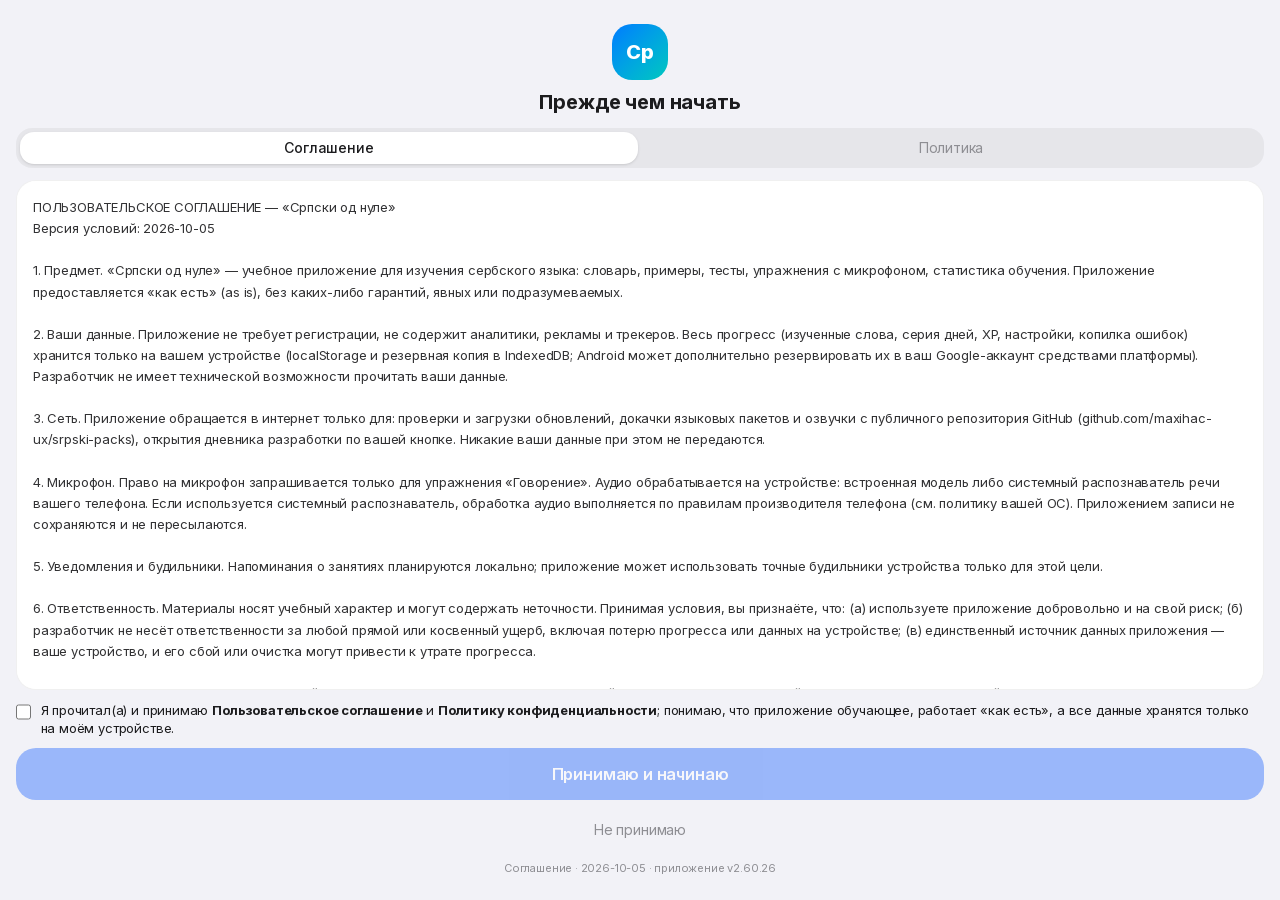
==== index.html @ a4e3b5b0 "web: канонический экспорт 2.60.22/515 (без audio/models/ort) + .nojekyll" ====
<!DOCTYPE html><!--yL8feaj_o_ME015TJWDBg--><html lang="ru"><head><script src="/core.js"></script><meta charSet="utf-8"/><meta name="viewport" content="width=device-width, initial-scale=1, viewport-fit=cover"/><link rel="preload" href="/_next/static/media/83afe278b6a6bb3c-s.p.3a6ba036.woff2" as="font" crossorigin="" type="font/woff2"/><link rel="preload" href="/_next/static/media/9c72aa0f40e4eef8-s.p.18a48cbc.woff2" as="font" crossorigin="" type="font/woff2"/><link rel="stylesheet" href="/_next/static/chunks/fa57aa5c4d4382da.css" data-precedence="next"/><link rel="stylesheet" href="/_next/static/chunks/be13cc3fa92c6ba0.css" data-precedence="next"/><link rel="preload" as="script" fetchPriority="low" href="/_next/static/chunks/e7fd00182ce2ff9a.js"/><script src="/_next/static/chunks/771dedee3f5e1621.js" async=""></script><script src="/_next/static/chunks/4790e6193dad7587.js" async=""></script><script src="/_next/static/chunks/turbopack-d7e057b972ac6b3d.js" async=""></script><script src="/_next/static/chunks/d02e7901da866a81.js" async=""></script><script src="/_next/static/chunks/5591ed0baed94843.js" async=""></script><script src="/_next/static/chunks/f795227749618145.js" async=""></script><script src="/_next/static/chunks/bd3dc915c942781d.js" async=""></script><script src="/_next/static/chunks/ac0b221e6a3bfb80.js" async=""></script><script src="/_next/static/chunks/0aa036cb41331954.js" async=""></script><script src="/_next/static/chunks/2d79a143e641c3ef.js" async=""></script><script src="/_next/static/chunks/afbcabed994797c7.js" async=""></script><meta name="next-size-adjust" content=""/><meta name="theme-color" media="(prefers-color-scheme: light)" content="#f2f2f7"/><meta name="theme-color" media="(prefers-color-scheme: dark)" content="#000000"/><title>Српски од нуле — учим сербский с нуля</title><meta name="description" content="Интерактивный курс сербского языка: словарь на 5001 слово, урок дня, интервальные повторения, тесты и сохранение прогресса."/><link rel="manifest" href="/manifest.webmanifest"/><meta name="keywords" content="сербский язык,изучение сербского,словарь,интервальные повторения"/><meta name="mobile-web-app-capable" content="yes"/><meta name="apple-mobile-web-app-title" content="Српски од нуле"/><meta name="apple-mobile-web-app-status-bar-style" content="default"/><link rel="icon" href="/pwa-192.png" sizes="192x192" type="image/png"/><link rel="apple-touch-icon" href="/apple-touch-icon.png" sizes="180x180" type="image/png"/><script src="/_next/static/chunks/a6dad97d9634a72d.js" noModule=""></script></head><body class="inter_a21f69b3-module___5Pz8a__variable antialiased bg-background text-foreground font-sans"><div hidden=""><!--$--><!--/$--></div><script>(function(){try{if(!('serviceWorker' in navigator)||!window.isSecureContext)return;var n=!!(window.Capacitor&&window.Capacitor.isNativePlatform&&window.Capacitor.isNativePlatform());var r=function(){navigator.serviceWorker.register('/sw.js?mode='+(n?'native':'web')).catch(function(){})};r()}catch(e){}})();</script><script>((a,b,c,d,e,f,g,h)=>{let i=document.documentElement,j=["light","dark"];function k(b){var c;(Array.isArray(a)?a:[a]).forEach(a=>{let c="class"===a,d=c&&f?e.map(a=>f[a]||a):e;c?(i.classList.remove(...d),i.classList.add(f&&f[b]?f[b]:b)):i.setAttribute(a,b)}),c=b,h&&j.includes(c)&&(i.style.colorScheme=c)}if(d)k(d);else try{let a=localStorage.getItem(b)||c,d=g&&"system"===a?window.matchMedia("(prefers-color-scheme: dark)").matches?"dark":"light":a;k(d)}catch(a){}})("class","theme","light",null,["light","dark"],null,false,true)</script><!--$--><!--/$--><section aria-label="Notifications alt+T" tabindex="-1" aria-live="polite" aria-relevant="additions text" aria-atomic="false" data-react-aria-top-layer="true"></section><script src="/_next/static/chunks/e7fd00182ce2ff9a.js" id="_R_" async=""></script><script>(self.__next_f=self.__next_f||[]).push([0])</script><script>self.__next_f.push([1,"1:\"$Sreact.fragment\"\n2:I[27423,[\"/_next/static/chunks/d02e7901da866a81.js\",\"/_next/static/chunks/5591ed0baed94843.js\"],\"ThemeProvider\"]\n3:I[39756,[\"/_next/static/chunks/f795227749618145.js\"],\"default\"]\n4:I[37457,[\"/_next/static/chunks/f795227749618145.js\"],\"default\"]\n5:I[13354,[\"/_next/static/chunks/d02e7901da866a81.js\",\"/_next/static/chunks/5591ed0baed94843.js\"],\"Toaster\"]\n6:I[47257,[\"/_next/static/chunks/f795227749618145.js\"],\"ClientPageRoot\"]\n7:I[52683,[\"/_next/static/chunks/d02e7901da866a81.js\",\"/_next/static/chunks/5591ed0baed94843.js\",\"/_next/static/chunks/bd3dc915c942781d.js\",\"/_next/static/chunks/ac0b221e6a3bfb80.js\",\"/_next/static/chunks/0aa036cb41331954.js\",\"/_next/static/chunks/2d79a143e641c3ef.js\",\"/_next/static/chunks/afbcabed994797c7.js\"],\"default\"]\na:I[97367,[\"/_next/static/chunks/f795227749618145.js\"],\"OutletBoundary\"]\nb:\"$Sreact.suspense\"\nd:I[97367,[\"/_next/static/chunks/f795227749618145.js\"],\"ViewportBoundary\"]\nf:I[97367,[\"/_next/static/chunks/f795227749618145.js\"],\"MetadataBoundary\"]\n11:I[68027,[\"/_next/static/chunks/f795227749618145.js\"],\"default\"]\n:HL[\"/_next/static/chunks/fa57aa5c4d4382da.css\",\"style\"]\n:HL[\"/_next/static/chunks/be13cc3fa92c6ba0.css\",\"style\"]\n:HL[\"/_next/static/media/83afe278b6a6bb3c-s.p.3a6ba036.woff2\",\"font\",{\"crossOrigin\":\"\",\"type\":\"font/woff2\"}]\n:HL[\"/_next/static/media/9c72aa0f40e4eef8-s.p.18a48cbc.woff2\",\"font\",{\"crossOrigin\":\"\",\"type\":\"font/woff2\"}]\n"])</script><script>self.__next_f.push([1,"0:{\"P\":null,\"b\":\"yL8feaj-o_ME015TJWDBg\",\"c\":[\"\",\"\"],\"q\":\"\",\"i\":false,\"f\":[[[\"\",{\"children\":[\"__PAGE__\",{}]},\"$undefined\",\"$undefined\",true],[[\"$\",\"$1\",\"c\",{\"children\":[[[\"$\",\"link\",\"0\",{\"rel\":\"stylesheet\",\"href\":\"/_next/static/chunks/fa57aa5c4d4382da.css\",\"precedence\":\"next\",\"crossOrigin\":\"$undefined\",\"nonce\":\"$undefined\"}],[\"$\",\"link\",\"1\",{\"rel\":\"stylesheet\",\"href\":\"/_next/static/chunks/be13cc3fa92c6ba0.css\",\"precedence\":\"next\",\"crossOrigin\":\"$undefined\",\"nonce\":\"$undefined\"}],[\"$\",\"script\",\"script-0\",{\"src\":\"/_next/static/chunks/d02e7901da866a81.js\",\"async\":true,\"nonce\":\"$undefined\"}],[\"$\",\"script\",\"script-1\",{\"src\":\"/_next/static/chunks/5591ed0baed94843.js\",\"async\":true,\"nonce\":\"$undefined\"}]],[\"$\",\"html\",null,{\"lang\":\"ru\",\"suppressHydrationWarning\":true,\"children\":[\"$\",\"body\",null,{\"className\":\"inter_a21f69b3-module___5Pz8a__variable antialiased bg-background text-foreground font-sans\",\"children\":[[\"$\",\"script\",null,{\"dangerouslySetInnerHTML\":{\"__html\":\"(function(){try{if(!('serviceWorker' in navigator)||!window.isSecureContext)return;var n=!!(window.Capacitor\u0026\u0026window.Capacitor.isNativePlatform\u0026\u0026window.Capacitor.isNativePlatform());var r=function(){navigator.serviceWorker.register('/sw.js?mode='+(n?'native':'web')).catch(function(){})};r()}catch(e){}})();\"}}],[\"$\",\"$L2\",null,{\"attribute\":\"class\",\"defaultTheme\":\"light\",\"enableSystem\":false,\"disableTransitionOnChange\":true,\"children\":[[\"$\",\"$L3\",null,{\"parallelRouterKey\":\"children\",\"error\":\"$undefined\",\"errorStyles\":\"$undefined\",\"errorScripts\":\"$undefined\",\"template\":[\"$\",\"$L4\",null,{}],\"templateStyles\":\"$undefined\",\"templateScripts\":\"$undefined\",\"notFound\":[[[\"$\",\"title\",null,{\"children\":\"404: This page could not be found.\"}],[\"$\",\"div\",null,{\"style\":{\"fontFamily\":\"system-ui,\\\"Segoe UI\\\",Roboto,Helvetica,Arial,sans-serif,\\\"Apple Color Emoji\\\",\\\"Segoe UI Emoji\\\"\",\"height\":\"100vh\",\"textAlign\":\"center\",\"display\":\"flex\",\"flexDirection\":\"column\",\"alignItems\":\"center\",\"justifyContent\":\"center\"},\"children\":[\"$\",\"div\",null,{\"children\":[[\"$\",\"style\",null,{\"dangerouslySetInnerHTML\":{\"__html\":\"body{color:#000;background:#fff;margin:0}.next-error-h1{border-right:1px solid rgba(0,0,0,.3)}@media (prefers-color-scheme:dark){body{color:#fff;background:#000}.next-error-h1{border-right:1px solid rgba(255,255,255,.3)}}\"}}],[\"$\",\"h1\",null,{\"className\":\"next-error-h1\",\"style\":{\"display\":\"inline-block\",\"margin\":\"0 20px 0 0\",\"padding\":\"0 23px 0 0\",\"fontSize\":24,\"fontWeight\":500,\"verticalAlign\":\"top\",\"lineHeight\":\"49px\"},\"children\":404}],[\"$\",\"div\",null,{\"style\":{\"display\":\"inline-block\"},\"children\":[\"$\",\"h2\",null,{\"style\":{\"fontSize\":14,\"fontWeight\":400,\"lineHeight\":\"49px\",\"margin\":0},\"children\":\"This page could not be found.\"}]}]]}]}]],[]],\"forbidden\":\"$undefined\",\"unauthorized\":\"$undefined\"}],[\"$\",\"$L5\",null,{\"position\":\"top-center\",\"richColors\":true}]]}]]}]}]]}],{\"children\":[[\"$\",\"$1\",\"c\",{\"children\":[[\"$\",\"$L6\",null,{\"Component\":\"$7\",\"serverProvidedParams\":{\"searchParams\":{},\"params\":{},\"promises\":[\"$@8\",\"$@9\"]}}],[[\"$\",\"script\",\"script-0\",{\"src\":\"/_next/static/chunks/bd3dc915c942781d.js\",\"async\":true,\"nonce\":\"$undefined\"}],[\"$\",\"script\",\"script-1\",{\"src\":\"/_next/static/chunks/ac0b221e6a3bfb80.js\",\"async\":true,\"nonce\":\"$undefined\"}],[\"$\",\"script\",\"script-2\",{\"src\":\"/_next/static/chunks/0aa036cb41331954.js\",\"async\":true,\"nonce\":\"$undefined\"}],[\"$\",\"script\",\"script-3\",{\"src\":\"/_next/static/chunks/2d79a143e641c3ef.js\",\"async\":true,\"nonce\":\"$undefined\"}],[\"$\",\"script\",\"script-4\",{\"src\":\"/_next/static/chunks/afbcabed994797c7.js\",\"async\":true,\"nonce\":\"$undefined\"}]],[\"$\",\"$La\",null,{\"children\":[\"$\",\"$b\",null,{\"name\":\"Next.MetadataOutlet\",\"children\":\"$@c\"}]}]]}],{},null,false,false]},null,false,false],[\"$\",\"$1\",\"h\",{\"children\":[null,[\"$\",\"$Ld\",null,{\"children\":\"$Le\"}],[\"$\",\"div\",null,{\"hidden\":true,\"children\":[\"$\",\"$Lf\",null,{\"children\":[\"$\",\"$b\",null,{\"name\":\"Next.Metadata\",\"children\":\"$L10\"}]}]}],[\"$\",\"meta\",null,{\"name\":\"next-size-adjust\",\"content\":\"\"}]]}],false]],\"m\":\"$undefined\",\"G\":[\"$11\",[]],\"S\":true}\n"])</script><script>self.__next_f.push([1,"8:{}\n9:\"$0:f:0:1:1:children:0:props:children:0:props:serverProvidedParams:params\"\n"])</script><script>self.__next_f.push([1,"e:[[\"$\",\"meta\",\"0\",{\"charSet\":\"utf-8\"}],[\"$\",\"meta\",\"1\",{\"name\":\"viewport\",\"content\":\"width=device-width, initial-scale=1, viewport-fit=cover\"}],[\"$\",\"meta\",\"2\",{\"name\":\"theme-color\",\"media\":\"(prefers-color-scheme: light)\",\"content\":\"#f2f2f7\"}],[\"$\",\"meta\",\"3\",{\"name\":\"theme-color\",\"media\":\"(prefers-color-scheme: dark)\",\"content\":\"#000000\"}]]\n"])</script><script>self.__next_f.push([1,"12:I[27201,[\"/_next/static/chunks/f795227749618145.js\"],\"IconMark\"]\nc:null\n10:[[\"$\",\"title\",\"0\",{\"children\":\"Српски од нуле — учим сербский с нуля\"}],[\"$\",\"meta\",\"1\",{\"name\":\"description\",\"content\":\"Интерактивный курс сербского языка: словарь на 5001 слово, урок дня, интервальные повторения, тесты и сохранение прогресса.\"}],[\"$\",\"link\",\"2\",{\"rel\":\"manifest\",\"href\":\"/manifest.webmanifest\",\"crossOrigin\":\"$undefined\"}],[\"$\",\"meta\",\"3\",{\"name\":\"keywords\",\"content\":\"сербский язык,изучение сербского,словарь,интервальные повторения\"}],[\"$\",\"meta\",\"4\",{\"name\":\"mobile-web-app-capable\",\"content\":\"yes\"}],[\"$\",\"meta\",\"5\",{\"name\":\"apple-mobile-web-app-title\",\"content\":\"Српски од нуле\"}],[\"$\",\"meta\",\"6\",{\"name\":\"apple-mobile-web-app-status-bar-style\",\"content\":\"default\"}],[\"$\",\"link\",\"7\",{\"rel\":\"icon\",\"href\":\"/pwa-192.png\",\"sizes\":\"192x192\",\"type\":\"image/png\"}],[\"$\",\"link\",\"8\",{\"rel\":\"apple-touch-icon\",\"href\":\"/apple-touch-icon.png\",\"sizes\":\"180x180\",\"type\":\"image/png\"}],[\"$\",\"$L12\",\"9\",{}]]\n"])</script></body></html>
---- _next/static/chunks/fa57aa5c4d4382da.css ----
@font-face{font-family:Inter;font-style:normal;font-weight:100 900;font-display:swap;src:url(../media/2c55a0e60120577a-s.2a48534a.woff2)format("woff2");unicode-range:U+460-52F,U+1C80-1C8A,U+20B4,U+2DE0-2DFF,U+A640-A69F,U+FE2E-FE2F}@font-face{font-family:Inter;font-style:normal;font-weight:100 900;font-display:swap;src:url(../media/9c72aa0f40e4eef8-s.p.18a48cbc.woff2)format("woff2");unicode-range:U+301,U+400-45F,U+490-491,U+4B0-4B1,U+2116}@font-face{font-family:Inter;font-style:normal;font-weight:100 900;font-display:swap;src:url(../media/ad66f9afd8947f86-s.7a40eb73.woff2)format("woff2");unicode-range:U+1F??}@font-face{font-family:Inter;font-style:normal;font-weight:100 900;font-display:swap;src:url(../media/5476f68d60460930-s.c995e352.woff2)format("woff2");unicode-range:U+370-377,U+37A-37F,U+384-38A,U+38C,U+38E-3A1,U+3A3-3FF}@font-face{font-family:Inter;font-style:normal;font-weight:100 900;font-display:swap;src:url(../media/2bbe8d2671613f1f-s.76dcb0b2.woff2)format("woff2");unicode-range:U+102-103,U+110-111,U+128-129,U+168-169,U+1A0-1A1,U+1AF-1B0,U+300-301,U+303-304,U+308-309,U+323,U+329,U+1EA0-1EF9,U+20AB}@font-face{font-family:Inter;font-style:normal;font-weight:100 900;font-display:swap;src:url(../media/1bffadaabf893a1e-s.7cd81963.woff2)format("woff2");unicode-range:U+100-2BA,U+2BD-2C5,U+2C7-2CC,U+2CE-2D7,U+2DD-2FF,U+304,U+308,U+329,U+1D00-1DBF,U+1E00-1E9F,U+1EF2-1EFF,U+2020,U+20A0-20AB,U+20AD-20C4,U+2113,U+2C60-2C7F,U+A720-A7FF}@font-face{font-family:Inter;font-style:normal;font-weight:100 900;font-display:swap;src:url(../media/83afe278b6a6bb3c-s.p.3a6ba036.woff2)format("woff2");unicode-range:U+??,U+131,U+152-153,U+2BB-2BC,U+2C6,U+2DA,U+2DC,U+304,U+308,U+329,U+2000-206F,U+20AC,U+2122,U+2191,U+2193,U+2212,U+2215,U+FEFF,U+FFFD}@font-face{font-family:Inter Fallback;src:local(Arial);ascent-override:90.44%;descent-override:22.52%;line-gap-override:0.0%;size-adjust:107.12%}.inter_a21f69b3-module___5Pz8a__className{font-family:Inter,Inter Fallback;font-style:normal}.inter_a21f69b3-module___5Pz8a__variable{--font-inter:"Inter","Inter Fallback"}
---- _next/static/chunks/be13cc3fa92c6ba0.css ----
@layer properties{@supports (((-webkit-hyphens:none)) and (not (margin-trim:inline))) or ((-moz-orient:inline) and (not (color:rgb(from red r g b)))){*,:before,:after,::backdrop{--tw-translate-x:0;--tw-translate-y:0;--tw-translate-z:0;--tw-scale-x:1;--tw-scale-y:1;--tw-scale-z:1;--tw-rotate-x:initial;--tw-rotate-y:initial;--tw-rotate-z:initial;--tw-skew-x:initial;--tw-skew-y:initial;--tw-pan-x:initial;--tw-pan-y:initial;--tw-pinch-zoom:initial;--tw-space-y-reverse:0;--tw-space-x-reverse:0;--tw-divide-x-reverse:0;--tw-border-style:solid;--tw-divide-y-reverse:0;--tw-gradient-position:initial;--tw-gradient-from:#0000;--tw-gradient-via:#0000;--tw-gradient-to:#0000;--tw-gradient-stops:initial;--tw-gradient-via-stops:initial;--tw-gradient-from-position:0%;--tw-gradient-via-position:50%;--tw-gradient-to-position:100%;--tw-leading:initial;--tw-font-weight:initial;--tw-tracking:initial;--tw-ordinal:initial;--tw-slashed-zero:initial;--tw-numeric-figure:initial;--tw-numeric-spacing:initial;--tw-numeric-fraction:initial;--tw-shadow:0 0 #0000;--tw-shadow-color:initial;--tw-shadow-alpha:100%;--tw-inset-shadow:0 0 #0000;--tw-inset-shadow-color:initial;--tw-inset-shadow-alpha:100%;--tw-ring-color:initial;--tw-ring-shadow:0 0 #0000;--tw-inset-ring-color:initial;--tw-inset-ring-shadow:0 0 #0000;--tw-ring-inset:initial;--tw-ring-offset-width:0px;--tw-ring-offset-color:#fff;--tw-ring-offset-shadow:0 0 #0000;--tw-outline-style:solid;--tw-blur:initial;--tw-brightness:initial;--tw-contrast:initial;--tw-grayscale:initial;--tw-hue-rotate:initial;--tw-invert:initial;--tw-opacity:initial;--tw-saturate:initial;--tw-sepia:initial;--tw-drop-shadow:initial;--tw-drop-shadow-color:initial;--tw-drop-shadow-alpha:100%;--tw-drop-shadow-size:initial;--tw-backdrop-blur:initial;--tw-backdrop-brightness:initial;--tw-backdrop-contrast:initial;--tw-backdrop-grayscale:initial;--tw-backdrop-hue-rotate:initial;--tw-backdrop-invert:initial;--tw-backdrop-opacity:initial;--tw-backdrop-saturate:initial;--tw-backdrop-sepia:initial;--tw-duration:initial;--tw-ease:initial}}}@layer theme{:root,:host{--font-mono:ui-monospace,SFMono-Regular,Menlo,Monaco,Consolas,"Liberation Mono","Courier New",monospace;--color-red-500:#fb2c36;--color-orange-300:#ffb96d;--color-orange-500:#fe6e00;--color-orange-600:#f05100;--color-amber-50:#fffbeb;--color-amber-300:#ffd236;--color-amber-400:#fcbb00;--color-amber-500:#f99c00;--color-amber-600:#dd7400;--color-amber-700:#b75000;--color-amber-800:#953d00;--color-amber-950:#461901;--color-emerald-50:#ecfdf5;--color-emerald-300:#5ee9b5;--color-emerald-400:#00d294;--color-emerald-500:#00bb7f;--color-emerald-600:#009767;--color-emerald-700:#007956;--color-emerald-800:#005f46;--color-emerald-950:#002c22;--color-teal-50:#f0fdfa;--color-teal-300:#46ecd5;--color-teal-700:#00776e;--color-teal-800:#005f5a;--color-teal-950:#022f2e;--color-sky-50:#f0f9ff;--color-sky-300:#77d4ff;--color-sky-700:#0069a4;--color-sky-800:#005986;--color-sky-950:#052f4a;--color-blue-600:#155dfc;--color-violet-50:#f5f3ff;--color-violet-300:#c4b4ff;--color-violet-700:#7008e7;--color-violet-800:#5d0ec0;--color-violet-950:#2f0d68;--color-rose-50:#fff1f2;--color-rose-300:#ffa2ae;--color-rose-500:#ff2357;--color-rose-600:#e70044;--color-rose-700:#c20039;--color-rose-800:#a30037;--color-rose-950:#4d0218;--color-zinc-100:#f4f4f5;--color-zinc-300:#d4d4d8;--color-zinc-900:#18181b;--color-black:#000;--color-white:#fff;--spacing:.25rem;--container-xs:20rem;--container-sm:24rem;--container-md:28rem;--container-lg:32rem;--container-xl:36rem;--container-4xl:56rem;--text-xs:.75rem;--text-xs--line-height:calc(1/.75);--text-sm:.875rem;--text-sm--line-height:calc(1.25/.875);--text-base:1rem;--text-base--line-height:calc(1.5/1);--text-lg:1.125rem;--text-lg--line-height:calc(1.75/1.125);--text-xl:1.25rem;--text-xl--line-height:calc(1.75/1.25);--text-2xl:1.5rem;--text-2xl--line-height:calc(2/1.5);--text-3xl:1.875rem;--text-3xl--line-height:calc(2.25/1.875);--text-4xl:2.25rem;--text-4xl--line-height:calc(2.5/2.25);--text-5xl:3rem;--text-5xl--line-height:1;--font-weight-normal:400;--font-weight-medium:500;--font-weight-semibold:600;--font-weight-bold:700;--font-weight-extrabold:800;--font-weight-black:900;--tracking-tight:-.025em;--tracking-wide:.025em;--leading-tight:1.25;--leading-snug:1.375;--leading-relaxed:1.625;--radius-xs:.125rem;--ease-in:cubic-bezier(.4,0,1,1);--ease-out:cubic-bezier(0,0,.2,1);--ease-in-out:cubic-bezier(.4,0,.2,1);--animate-spin:spin 1s linear infinite;--animate-ping:ping 1s cubic-bezier(0,0,.2,1)infinite;--animate-pulse:pulse 2s cubic-bezier(.4,0,.6,1)infinite;--default-transition-duration:.15s;--default-transition-timing-function:cubic-bezier(.4,0,.2,1);--default-font-family:-apple-system,BlinkMacSystemFont,"SF Pro Text","SF Pro Display",var(--font-inter),"Segoe UI",Roboto,"Helvetica Neue",Arial,sans-serif;--default-mono-font-family:var(--font-mono)}@supports (color:lab(0% 0 0)){:root,:host{--color-red-500:lab(55.4814% 75.0732 48.8528);--color-orange-300:lab(80.8059% 21.7313 50.4455);--color-orange-500:lab(64.272% 57.1788 90.3583);--color-orange-600:lab(57.1026% 64.2584 89.8886);--color-amber-50:lab(98.6252% -.635922 8.42309);--color-amber-300:lab(86.4156% 6.13147 78.3961);--color-amber-400:lab(80.1641% 16.6016 99.2089);--color-amber-500:lab(72.7183% 31.8672 97.9407);--color-amber-600:lab(60.3514% 40.5624 87.1228);--color-amber-700:lab(47.2709% 42.9082 69.2966);--color-amber-800:lab(37.8822% 37.1699 52.2718);--color-amber-950:lab(15.8111% 20.9107 23.3752);--color-emerald-50:lab(97.8462% -6.94966 1.85487);--color-emerald-300:lab(83.9203% -48.7124 13.8849);--color-emerald-400:lab(75.0771% -60.7313 19.4147);--color-emerald-500:lab(66.9756% -58.27 19.5419);--color-emerald-600:lab(55.0481% -49.9246 15.93);--color-emerald-700:lab(44.4871% -41.0396 11.0361);--color-emerald-800:lab(35.3675% -33.1188 8.04002);--color-emerald-950:lab(15.0582% -17.9507 2.38369);--color-teal-50:lab(98.3189% -4.74921 -.111711);--color-teal-300:lab(84.8977% -48.1516 -1.3321);--color-teal-700:lab(44.4134% -33.1436 -4.22149);--color-teal-800:lab(35.5975% -26.6648 -4.34487);--color-teal-950:lab(16.6371% -15.3183 -3.81732);--color-sky-50:lab(97.3623% -2.33802 -4.13098);--color-sky-300:lab(80.3307% -20.2945 -31.385);--color-sky-700:lab(41.6013% -9.10804 -42.5647);--color-sky-800:lab(35.164% -9.57692 -34.4068);--color-sky-950:lab(17.8299% -5.31271 -21.1584);--color-blue-600:lab(44.0605% 29.0279 -86.0352);--color-violet-50:lab(96.2416% 2.28849 -5.51657);--color-violet-300:lab(76.7419% 18.3911 -37.0706);--color-violet-700:lab(35.2783% 67.9912 -88.793);--color-violet-800:lab(29.3188% 57.7986 -76.1493);--color-violet-950:lab(14.0706% 33.3353 -46.7553);--color-rose-50:lab(96.2369% 4.94155 1.28011);--color-rose-300:lab(76.6339% 38.3549 9.68835);--color-rose-500:lab(56.101% 79.4328 31.4532);--color-rose-600:lab(49.1882% 81.577 36.0311);--color-rose-700:lab(41.1651% 71.6251 30.3087);--color-rose-800:lab(34.6481% 60.802 20.1957);--color-rose-950:lab(14.2323% 34.0086 9.80922);--color-zinc-100:lab(96.1634% .0993311 -.364041);--color-zinc-300:lab(84.9837% .601262 -2.17986);--color-zinc-900:lab(8.30603% .618205 -2.16572)}}}@layer base{*,:after,:before,::backdrop{box-sizing:border-box;border:0 solid;margin:0;padding:0}::file-selector-button{box-sizing:border-box;border:0 solid;margin:0;padding:0}html,:host{-webkit-text-size-adjust:100%;tab-size:4;line-height:1.5;font-family:var(--default-font-family,ui-sans-serif,system-ui,sans-serif,"Apple Color Emoji","Segoe UI Emoji","Segoe UI Symbol","Noto Color Emoji");font-feature-settings:var(--default-font-feature-settings,normal);font-variation-settings:var(--default-font-variation-settings,normal);-webkit-tap-highlight-color:transparent}hr{height:0;color:inherit;border-top-width:1px}abbr:where([title]){-webkit-text-decoration:underline dotted;text-decoration:underline dotted}h1,h2,h3,h4,h5,h6{font-size:inherit;font-weight:inherit}a{color:inherit;-webkit-text-decoration:inherit;-webkit-text-decoration:inherit;-webkit-text-decoration:inherit;-webkit-text-decoration:inherit;text-decoration:inherit}b,strong{font-weight:bolder}code,kbd,samp,pre{font-family:var(--default-mono-font-family,ui-monospace,SFMono-Regular,Menlo,Monaco,Consolas,"Liberation Mono","Courier New",monospace);font-feature-settings:var(--default-mono-font-feature-settings,normal);font-variation-settings:var(--default-mono-font-variation-settings,normal);font-size:1em}small{font-size:80%}sub,sup{vertical-align:baseline;font-size:75%;line-height:0;position:relative}sub{bottom:-.25em}sup{top:-.5em}table{text-indent:0;border-color:inherit;border-collapse:collapse}:-moz-focusring{outline:auto}progress{vertical-align:baseline}summary{display:list-item}ol,ul,menu{list-style:none}img,svg,video,canvas,audio,iframe,embed,object{vertical-align:middle;display:block}img,video{max-width:100%;height:auto}button,input,select,optgroup,textarea{font:inherit;font-feature-settings:inherit;font-variation-settings:inherit;letter-spacing:inherit;color:inherit;opacity:1;background-color:#0000;border-radius:0}::file-selector-button{font:inherit;font-feature-settings:inherit;font-variation-settings:inherit;letter-spacing:inherit;color:inherit;opacity:1;background-color:#0000;border-radius:0}:where(select:is([multiple],[size])) optgroup{font-weight:bolder}:where(select:is([multiple],[size])) optgroup option{padding-inline-start:20px}::file-selector-button{margin-inline-end:4px}::placeholder{opacity:1}@supports (not ((-webkit-appearance:-apple-pay-button))) or (contain-intrinsic-size:1px){::placeholder{color:currentColor}@supports (color:color-mix(in lab, red, red)){::placeholder{color:color-mix(in oklab,currentcolor 50%,transparent)}}}textarea{resize:vertical}::-webkit-search-decoration{-webkit-appearance:none}::-webkit-date-and-time-value{min-height:1lh;text-align:inherit}::-webkit-datetime-edit{display:inline-flex}::-webkit-datetime-edit-fields-wrapper{padding:0}::-webkit-datetime-edit{padding-block:0}::-webkit-datetime-edit-year-field{padding-block:0}::-webkit-datetime-edit-month-field{padding-block:0}::-webkit-datetime-edit-day-field{padding-block:0}::-webkit-datetime-edit-hour-field{padding-block:0}::-webkit-datetime-edit-minute-field{padding-block:0}::-webkit-datetime-edit-second-field{padding-block:0}::-webkit-datetime-edit-millisecond-field{padding-block:0}::-webkit-datetime-edit-meridiem-field{padding-block:0}::-webkit-calendar-picker-indicator{line-height:1}:-moz-ui-invalid{box-shadow:none}button,input:where([type=button],[type=reset],[type=submit]){appearance:button}::file-selector-button{appearance:button}::-webkit-inner-spin-button{height:auto}::-webkit-outer-spin-button{height:auto}[hidden]:where(:not([hidden=until-found])){display:none!important}*{border-color:var(--border);outline-color:var(--ring)}body{background-color:var(--background);color:var(--foreground);font-feature-settings:"cv02","cv03";letter-spacing:-.011em}}@layer components;@layer utilities{.\@container\/card-header{container:card-header/inline-size}.\@container{container-type:inline-size}.pointer-events-auto{pointer-events:auto}.pointer-events-none{pointer-events:none}.collapse{visibility:collapse}.invisible{visibility:hidden}.visible{visibility:visible}.sr-only{clip-path:inset(50%);white-space:nowrap;border-width:0;width:1px;height:1px;margin:-1px;padding:0;position:absolute;overflow:hidden}.not-sr-only{clip-path:none;white-space:normal;width:auto;height:auto;margin:0;padding:0;position:static;overflow:visible}.absolute{position:absolute}.fixed{position:fixed}.relative{position:relative}.static{position:static}.sticky{position:sticky}.inset-0{inset:calc(var(--spacing)*0)}.inset-x-0{inset-inline:calc(var(--spacing)*0)}.-top-1{top:calc(var(--spacing)*-1)}.top-0{top:calc(var(--spacing)*0)}.top-1\.5{top:calc(var(--spacing)*1.5)}.top-1\/2{top:50%}.top-4{top:calc(var(--spacing)*4)}.top-\[50\%\]{top:50%}.-right-2\.5{right:calc(var(--spacing)*-2.5)}.right-1\.5{right:calc(var(--spacing)*1.5)}.right-2{right:calc(var(--spacing)*2)}.right-3{right:calc(var(--spacing)*3)}.right-4{right:calc(var(--spacing)*4)}.-bottom-1{bottom:calc(var(--spacing)*-1)}.bottom-0{bottom:calc(var(--spacing)*0)}.bottom-4{bottom:calc(var(--spacing)*4)}.bottom-\[76px\]{bottom:76px}.left-1\/2{left:50%}.left-3{left:calc(var(--spacing)*3)}.left-\[50\%\]{left:50%}.isolate{isolation:isolate}.isolation-auto{isolation:auto}.z-10{z-index:10}.z-40{z-index:40}.z-50{z-index:50}.z-\[60\]{z-index:60}.z-\[70\]{z-index:70}.z-\[80\]{z-index:80}.z-\[100\]{z-index:100}.col-span-2{grid-column:span 2/span 2}.col-start-2{grid-column-start:2}.row-span-2{grid-row:span 2/span 2}.row-start-1{grid-row-start:1}.container{width:100%}@media (min-width:40rem){.container{max-width:40rem}}@media (min-width:48rem){.container{max-width:48rem}}@media (min-width:64rem){.container{max-width:64rem}}@media (min-width:80rem){.container{max-width:80rem}}@media (min-width:96rem){.container{max-width:96rem}}.-mx-1{margin-inline:calc(var(--spacing)*-1)}.mx-0\.5{margin-inline:calc(var(--spacing)*.5)}.mx-1{margin-inline:calc(var(--spacing)*1)}.mx-4{margin-inline:calc(var(--spacing)*4)}.mx-auto{margin-inline:auto}.my-1{margin-block:calc(var(--spacing)*1)}.-mt-1{margin-top:calc(var(--spacing)*-1)}.mt-0\.5{margin-top:calc(var(--spacing)*.5)}.mt-1{margin-top:calc(var(--spacing)*1)}.mt-1\.5{margin-top:calc(var(--spacing)*1.5)}.mt-2{margin-top:calc(var(--spacing)*2)}.mt-2\.5{margin-top:calc(var(--spacing)*2.5)}.mt-3{margin-top:calc(var(--spacing)*3)}.mt-3\.5{margin-top:calc(var(--spacing)*3.5)}.mt-4{margin-top:calc(var(--spacing)*4)}.mt-5{margin-top:calc(var(--spacing)*5)}.mt-6{margin-top:calc(var(--spacing)*6)}.mt-8{margin-top:calc(var(--spacing)*8)}.mt-auto{margin-top:auto}.-mr-1{margin-right:calc(var(--spacing)*-1)}.-mr-1\.5{margin-right:calc(var(--spacing)*-1.5)}.-mr-2{margin-right:calc(var(--spacing)*-2)}.mr-1{margin-right:calc(var(--spacing)*1)}.mr-1\.5{margin-right:calc(var(--spacing)*1.5)}.mr-2{margin-right:calc(var(--spacing)*2)}.mb-0\.5{margin-bottom:calc(var(--spacing)*.5)}.mb-1{margin-bottom:calc(var(--spacing)*1)}.mb-1\.5{margin-bottom:calc(var(--spacing)*1.5)}.mb-2{margin-bottom:calc(var(--spacing)*2)}.mb-3{margin-bottom:calc(var(--spacing)*3)}.mb-4{margin-bottom:calc(var(--spacing)*4)}.mb-5{margin-bottom:calc(var(--spacing)*5)}.mb-6{margin-bottom:calc(var(--spacing)*6)}.-ml-3{margin-left:calc(var(--spacing)*-3)}.ml-0\.5{margin-left:calc(var(--spacing)*.5)}.ml-1{margin-left:calc(var(--spacing)*1)}.ml-1\.5{margin-left:calc(var(--spacing)*1.5)}.ml-2{margin-left:calc(var(--spacing)*2)}.ml-auto{margin-left:auto}.line-clamp-1{-webkit-line-clamp:1;-webkit-box-orient:vertical;display:-webkit-box;overflow:hidden}.line-clamp-2{-webkit-line-clamp:2;-webkit-box-orient:vertical;display:-webkit-box;overflow:hidden}.line-clamp-3{-webkit-line-clamp:3;-webkit-box-orient:vertical;display:-webkit-box;overflow:hidden}.\!hidden{display:none!important}.block{display:block}.contents{display:contents}.flex{display:flex}.flow-root{display:flow-root}.grid{display:grid}.hidden{display:none}.inline{display:inline}.inline-block{display:inline-block}.inline-flex{display:inline-flex}.inline-grid{display:inline-grid}.inline-table{display:inline-table}.list-item{display:list-item}.table{display:table}.table-caption{display:table-caption}.table-cell{display:table-cell}.table-column{display:table-column}.table-column-group{display:table-column-group}.table-footer-group{display:table-footer-group}.table-header-group{display:table-header-group}.table-row{display:table-row}.table-row-group{display:table-row-group}.field-sizing-content{field-sizing:content}.aspect-square{aspect-ratio:1}.size-3\.5{width:calc(var(--spacing)*3.5);height:calc(var(--spacing)*3.5)}.size-4{width:calc(var(--spacing)*4);height:calc(var(--spacing)*4)}.size-9{width:calc(var(--spacing)*9);height:calc(var(--spacing)*9)}.size-full{width:100%;height:100%}.h-1\.5{height:calc(var(--spacing)*1.5)}.h-2{height:calc(var(--spacing)*2)}.h-2\.5{height:calc(var(--spacing)*2.5)}.h-3{height:calc(var(--spacing)*3)}.h-3\.5{height:calc(var(--spacing)*3.5)}.h-4{height:calc(var(--spacing)*4)}.h-5{height:calc(var(--spacing)*5)}.h-6{height:calc(var(--spacing)*6)}.h-7{height:calc(var(--spacing)*7)}.h-8{height:calc(var(--spacing)*8)}.h-9{height:calc(var(--spacing)*9)}.h-10{height:calc(var(--spacing)*10)}.h-11{height:calc(var(--spacing)*11)}.h-12{height:calc(var(--spacing)*12)}.h-14{height:calc(var(--spacing)*14)}.h-16{height:calc(var(--spacing)*16)}.h-20{height:calc(var(--spacing)*20)}.h-24{height:calc(var(--spacing)*24)}.h-56{height:calc(var(--spacing)*56)}.h-\[1\.15rem\]{height:1.15rem}.h-\[18px\]{height:18px}.h-\[60vh\]{height:60vh}.h-\[var\(--radix-select-trigger-height\)\]{height:var(--radix-select-trigger-height)}.h-auto{height:auto}.h-full{height:100%}.h-px{height:1px}.max-h-\(--radix-select-content-available-height\){max-height:var(--radix-select-content-available-height)}.max-h-48{max-height:calc(var(--spacing)*48)}.max-h-56{max-height:calc(var(--spacing)*56)}.max-h-64{max-height:calc(var(--spacing)*64)}.max-h-72{max-height:calc(var(--spacing)*72)}.max-h-80{max-height:calc(var(--spacing)*80)}.max-h-\[85dvh\]{max-height:85dvh}.max-h-\[85vh\]{max-height:85vh}.min-h-4{min-height:calc(var(--spacing)*4)}.min-h-9{min-height:calc(var(--spacing)*9)}.min-h-12{min-height:calc(var(--spacing)*12)}.min-h-14{min-height:calc(var(--spacing)*14)}.min-h-16{min-height:calc(var(--spacing)*16)}.min-h-\[26px\]{min-height:26px}.min-h-\[28px\]{min-height:28px}.min-h-\[36px\]{min-height:36px}.min-h-\[44px\]{min-height:44px}.min-h-\[52px\]{min-height:52px}.min-h-\[64px\]{min-height:64px}.min-h-\[70vh\]{min-height:70vh}.min-h-\[88px\]{min-height:88px}.min-h-full{min-height:100%}.min-h-screen{min-height:100vh}.w-2{width:calc(var(--spacing)*2)}.w-2\.5{width:calc(var(--spacing)*2.5)}.w-3{width:calc(var(--spacing)*3)}.w-3\.5{width:calc(var(--spacing)*3.5)}.w-4{width:calc(var(--spacing)*4)}.w-5{width:calc(var(--spacing)*5)}.w-6{width:calc(var(--spacing)*6)}.w-7{width:calc(var(--spacing)*7)}.w-8{width:calc(var(--spacing)*8)}.w-9{width:calc(var(--spacing)*9)}.w-10{width:calc(var(--spacing)*10)}.w-11{width:calc(var(--spacing)*11)}.w-12{width:calc(var(--spacing)*12)}.w-14{width:calc(var(--spacing)*14)}.w-16{width:calc(var(--spacing)*16)}.w-20{width:calc(var(--spacing)*20)}.w-24{width:calc(var(--spacing)*24)}.w-56{width:calc(var(--spacing)*56)}.w-\[18px\]{width:18px}.w-\[72px\]{width:72px}.w-fit{width:fit-content}.w-full{width:100%}.w-px{width:1px}.max-w-4xl{max-width:var(--container-4xl)}.max-w-\[85\%\]{max-width:85%}.max-w-\[240px\]{max-width:240px}.max-w-\[260px\]{max-width:260px}.max-w-\[280px\]{max-width:280px}.max-w-\[340px\]{max-width:340px}.max-w-\[360px\]{max-width:360px}.max-w-\[calc\(100\%-2rem\)\]{max-width:calc(100% - 2rem)}.max-w-fit{max-width:fit-content}.max-w-full{max-width:100%}.max-w-md{max-width:var(--container-md)}.max-w-sm{max-width:var(--container-sm)}.max-w-xl{max-width:var(--container-xl)}.max-w-xs{max-width:var(--container-xs)}.min-w-0{min-width:calc(var(--spacing)*0)}.min-w-\[8rem\]{min-width:8rem}.min-w-\[72px\]{min-width:72px}.min-w-\[76px\]{min-width:76px}.min-w-\[var\(--radix-select-trigger-width\)\]{min-width:var(--radix-select-trigger-width)}.flex-1{flex:1}.flex-\[1\.6\]{flex:1.6}.flex-shrink,.shrink{flex-shrink:1}.shrink-0{flex-shrink:0}.grow{flex-grow:1}.border-collapse{border-collapse:collapse}.origin-\(--radix-select-content-transform-origin\){transform-origin:var(--radix-select-content-transform-origin)}.origin-left{transform-origin:0}.-translate-x-1\/2{--tw-translate-x:calc(calc(1/2*100%)*-1);translate:var(--tw-translate-x)var(--tw-translate-y)}.translate-x-\[-50\%\]{--tw-translate-x:-50%;translate:var(--tw-translate-x)var(--tw-translate-y)}.-translate-y-1{--tw-translate-y:calc(var(--spacing)*-1);translate:var(--tw-translate-x)var(--tw-translate-y)}.-translate-y-1\/2{--tw-translate-y:calc(calc(1/2*100%)*-1);translate:var(--tw-translate-x)var(--tw-translate-y)}.translate-y-1{--tw-translate-y:calc(var(--spacing)*1);translate:var(--tw-translate-x)var(--tw-translate-y)}.translate-y-\[-50\%\]{--tw-translate-y:-50%;translate:var(--tw-translate-x)var(--tw-translate-y)}.translate-none{translate:none}.scale-3d{scale:var(--tw-scale-x)var(--tw-scale-y)var(--tw-scale-z)}.-rotate-90{rotate:-90deg}.rotate-180{rotate:180deg}.transform{transform:var(--tw-rotate-x,)var(--tw-rotate-y,)var(--tw-rotate-z,)var(--tw-skew-x,)var(--tw-skew-y,)}.animate-ping{animation:var(--animate-ping)}.animate-pulse{animation:var(--animate-pulse)}.animate-spin{animation:var(--animate-spin)}.cursor-default{cursor:default}.cursor-pointer{cursor:pointer}.touch-pinch-zoom{--tw-pinch-zoom:pinch-zoom;touch-action:var(--tw-pan-x,)var(--tw-pan-y,)var(--tw-pinch-zoom,)}.touch-none{touch-action:none}.resize{resize:both}.scroll-my-1{scroll-margin-block:calc(var(--spacing)*1)}.scroll-mt-24{scroll-margin-top:calc(var(--spacing)*24)}.auto-rows-min{grid-auto-rows:min-content}.grid-cols-1{grid-template-columns:repeat(1,minmax(0,1fr))}.grid-cols-2{grid-template-columns:repeat(2,minmax(0,1fr))}.grid-cols-3{grid-template-columns:repeat(3,minmax(0,1fr))}.grid-cols-4{grid-template-columns:repeat(4,minmax(0,1fr))}.grid-cols-5{grid-template-columns:repeat(5,minmax(0,1fr))}.grid-cols-7{grid-template-columns:repeat(7,minmax(0,1fr))}.grid-cols-\[0_1fr\]{grid-template-columns:0 1fr}.grid-cols-\[1fr_auto_1fr\]{grid-template-columns:1fr auto 1fr}.grid-rows-2{grid-template-rows:repeat(2,minmax(0,1fr))}.grid-rows-\[auto_auto\]{grid-template-rows:auto auto}.flex-col{flex-direction:column}.flex-col-reverse{flex-direction:column-reverse}.flex-row-reverse{flex-direction:row-reverse}.flex-wrap{flex-wrap:wrap}.items-baseline{align-items:baseline}.items-center{align-items:center}.items-end{align-items:flex-end}.items-start{align-items:flex-start}.items-stretch{align-items:stretch}.justify-between{justify-content:space-between}.justify-center{justify-content:center}.justify-end{justify-content:flex-end}.justify-start{justify-content:flex-start}.justify-items-start{justify-items:start}.gap-0\.5{gap:calc(var(--spacing)*.5)}.gap-1{gap:calc(var(--spacing)*1)}.gap-1\.5{gap:calc(var(--spacing)*1.5)}.gap-2{gap:calc(var(--spacing)*2)}.gap-2\.5{gap:calc(var(--spacing)*2.5)}.gap-3{gap:calc(var(--spacing)*3)}.gap-4{gap:calc(var(--spacing)*4)}.gap-5{gap:calc(var(--spacing)*5)}.gap-6{gap:calc(var(--spacing)*6)}.gap-\[2px\]{gap:2px}:where(.space-y-0\.5>:not(:last-child)){--tw-space-y-reverse:0;margin-block-start:calc(calc(var(--spacing)*.5)*var(--tw-space-y-reverse));margin-block-end:calc(calc(var(--spacing)*.5)*calc(1 - var(--tw-space-y-reverse)))}:where(.space-y-1>:not(:last-child)){--tw-space-y-reverse:0;margin-block-start:calc(calc(var(--spacing)*1)*var(--tw-space-y-reverse));margin-block-end:calc(calc(var(--spacing)*1)*calc(1 - var(--tw-space-y-reverse)))}:where(.space-y-1\.5>:not(:last-child)){--tw-space-y-reverse:0;margin-block-start:calc(calc(var(--spacing)*1.5)*var(--tw-space-y-reverse));margin-block-end:calc(calc(var(--spacing)*1.5)*calc(1 - var(--tw-space-y-reverse)))}:where(.space-y-2>:not(:last-child)){--tw-space-y-reverse:0;margin-block-start:calc(calc(var(--spacing)*2)*var(--tw-space-y-reverse));margin-block-end:calc(calc(var(--spacing)*2)*calc(1 - var(--tw-space-y-reverse)))}:where(.space-y-2\.5>:not(:last-child)){--tw-space-y-reverse:0;margin-block-start:calc(calc(var(--spacing)*2.5)*var(--tw-space-y-reverse));margin-block-end:calc(calc(var(--spacing)*2.5)*calc(1 - var(--tw-space-y-reverse)))}:where(.space-y-3>:not(:last-child)){--tw-space-y-reverse:0;margin-block-start:calc(calc(var(--spacing)*3)*var(--tw-space-y-reverse));margin-block-end:calc(calc(var(--spacing)*3)*calc(1 - var(--tw-space-y-reverse)))}:where(.space-y-4>:not(:last-child)){--tw-space-y-reverse:0;margin-block-start:calc(calc(var(--spacing)*4)*var(--tw-space-y-reverse));margin-block-end:calc(calc(var(--spacing)*4)*calc(1 - var(--tw-space-y-reverse)))}:where(.space-y-5>:not(:last-child)){--tw-space-y-reverse:0;margin-block-start:calc(calc(var(--spacing)*5)*var(--tw-space-y-reverse));margin-block-end:calc(calc(var(--spacing)*5)*calc(1 - var(--tw-space-y-reverse)))}:where(.space-y-reverse>:not(:last-child)){--tw-space-y-reverse:1}.gap-x-1{column-gap:calc(var(--spacing)*1)}.gap-x-2{column-gap:calc(var(--spacing)*2)}.gap-x-2\.5{column-gap:calc(var(--spacing)*2.5)}.gap-x-3{column-gap:calc(var(--spacing)*3)}.gap-x-5{column-gap:calc(var(--spacing)*5)}:where(.space-x-reverse>:not(:last-child)){--tw-space-x-reverse:1}.gap-y-0\.5{row-gap:calc(var(--spacing)*.5)}.gap-y-2{row-gap:calc(var(--spacing)*2)}:where(.divide-x>:not(:last-child)){--tw-divide-x-reverse:0;border-inline-style:var(--tw-border-style);border-inline-start-width:calc(1px*var(--tw-divide-x-reverse));border-inline-end-width:calc(1px*calc(1 - var(--tw-divide-x-reverse)))}:where(.divide-y>:not(:last-child)){--tw-divide-y-reverse:0;border-bottom-style:var(--tw-border-style);border-top-style:var(--tw-border-style);border-top-width:calc(1px*var(--tw-divide-y-reverse));border-bottom-width:calc(1px*calc(1 - var(--tw-divide-y-reverse)))}:where(.divide-y-reverse>:not(:last-child)){--tw-divide-y-reverse:1}:where(.divide-black\/\[0\.05\]>:not(:last-child)){border-color:#0000000d}@supports (color:color-mix(in lab, red, red)){:where(.divide-black\/\[0\.05\]>:not(:last-child)){border-color:color-mix(in oklab,var(--color-black)5%,transparent)}}.self-center{align-self:center}.self-start{align-self:flex-start}.justify-self-end{justify-self:flex-end}.truncate{text-overflow:ellipsis;white-space:nowrap;overflow:hidden}.overflow-hidden{overflow:hidden}.overflow-x-auto{overflow-x:auto}.overflow-x-hidden{overflow-x:hidden}.overflow-y-auto{overflow-y:auto}.rounded{border-radius:.25rem}.rounded-2xl{border-radius:calc(var(--radius) + 4px)}.rounded-\[3px\]{border-radius:3px}.rounded-\[5px\]{border-radius:5px}.rounded-\[8px\]{border-radius:8px}.rounded-\[9px\]{border-radius:9px}.rounded-\[10px\]{border-radius:10px}.rounded-\[12px\]{border-radius:12px}.rounded-\[14px\]{border-radius:14px}.rounded-\[16px\]{border-radius:16px}.rounded-\[18px\]{border-radius:18px}.rounded-\[20px\]{border-radius:20px}.rounded-\[21px\]{border-radius:21px}.rounded-\[24px\]{border-radius:24px}.rounded-\[inherit\]{border-radius:inherit}.rounded-full{border-radius:3.40282e38px}.rounded-lg{border-radius:calc(var(--radius) - 2px)}.rounded-md{border-radius:calc(var(--radius) - 4px)}.rounded-sm{border-radius:calc(var(--radius) - 6px)}.rounded-xl{border-radius:var(--radius)}.rounded-xs{border-radius:var(--radius-xs)}.rounded-s{border-start-start-radius:.25rem;border-end-start-radius:.25rem}.rounded-ss{border-start-start-radius:.25rem}.rounded-e{border-start-end-radius:.25rem;border-end-end-radius:.25rem}.rounded-se{border-start-end-radius:.25rem}.rounded-ee{border-end-end-radius:.25rem}.rounded-es{border-end-start-radius:.25rem}.rounded-t{border-top-left-radius:.25rem;border-top-right-radius:.25rem}.rounded-l{border-top-left-radius:.25rem;border-bottom-left-radius:.25rem}.rounded-tl{border-top-left-radius:.25rem}.rounded-r{border-top-right-radius:.25rem;border-bottom-right-radius:.25rem}.rounded-tr{border-top-right-radius:.25rem}.rounded-b{border-bottom-right-radius:.25rem;border-bottom-left-radius:.25rem}.rounded-br{border-bottom-right-radius:.25rem}.rounded-br-\[6px\]{border-bottom-right-radius:6px}.rounded-bl{border-bottom-left-radius:.25rem}.rounded-bl-\[6px\]{border-bottom-left-radius:6px}.border{border-style:var(--tw-border-style);border-width:1px}.border-0{border-style:var(--tw-border-style);border-width:0}.border-2{border-style:var(--tw-border-style);border-width:2px}.border-x{border-inline-style:var(--tw-border-style);border-inline-width:1px}.border-y{border-block-style:var(--tw-border-style);border-block-width:1px}.border-s{border-inline-start-style:var(--tw-border-style);border-inline-start-width:1px}.border-e{border-inline-end-style:var(--tw-border-style);border-inline-end-width:1px}.border-t{border-top-style:var(--tw-border-style);border-top-width:1px}.border-r{border-right-style:var(--tw-border-style);border-right-width:1px}.border-b{border-bottom-style:var(--tw-border-style);border-bottom-width:1px}.border-l{border-left-style:var(--tw-border-style);border-left-width:1px}.border-l-2{border-left-style:var(--tw-border-style);border-left-width:2px}.border-dashed{--tw-border-style:dashed;border-style:dashed}.border-\[\#007AFF\]{border-color:#007aff}.border-\[\#007AFF\]\/20{border-color:#007aff33;border-color:lab(51.8529% 12.1395 -75.2744/.2)}.border-\[\#007AFF\]\/30{border-color:#007aff4d;border-color:lab(51.8529% 12.1395 -75.2744/.3)}.border-\[\#30B0C7\]\/40{border-color:#30b0c766;border-color:lab(65.938% -29.4129 -22.1807/.4)}.border-\[\#34C759\]{border-color:#34c759}.border-\[\#34C759\]\/60{border-color:#34c75999;border-color:lab(71.086% -56.8747 42.8913/.6)}.border-\[\#B25000\]\/30{border-color:#b250004d;border-color:lab(46.5203% 38.3496 56.4172/.3)}.border-\[\#FF3B30\]\/30{border-color:#ff3b304d;border-color:lab(57.6207% 72.5362 54.4493/.3)}.border-\[\#FF3B30\]\/50{border-color:#ff3b3080;border-color:lab(57.6207% 72.5362 54.4493/.5)}.border-\[\#FF9500\]{border-color:#ff9500}.border-\[\#FF9500\]\/30{border-color:#ff95004d;border-color:lab(72.0913% 35.4091 77.1176/.3)}.border-\[\#FF9500\]\/40{border-color:#ff950066;border-color:lab(72.0913% 35.4091 77.1176/.4)}.border-amber-300{border-color:var(--color-amber-300)}.border-black\/10{border-color:#0000001a}@supports (color:color-mix(in lab, red, red)){.border-black\/10{border-color:color-mix(in oklab,var(--color-black)10%,transparent)}}.border-black\/20{border-color:#0003}@supports (color:color-mix(in lab, red, red)){.border-black\/20{border-color:color-mix(in oklab,var(--color-black)20%,transparent)}}.border-black\/25{border-color:#00000040}@supports (color:color-mix(in lab, red, red)){.border-black\/25{border-color:color-mix(in oklab,var(--color-black)25%,transparent)}}.border-black\/\[0\.1\]{border-color:#0000001a}@supports (color:color-mix(in lab, red, red)){.border-black\/\[0\.1\]{border-color:color-mix(in oklab,var(--color-black)10%,transparent)}}.border-black\/\[0\.05\]{border-color:#0000000d}@supports (color:color-mix(in lab, red, red)){.border-black\/\[0\.05\]{border-color:color-mix(in oklab,var(--color-black)5%,transparent)}}.border-black\/\[0\.06\]{border-color:#0000000f}@supports (color:color-mix(in lab, red, red)){.border-black\/\[0\.06\]{border-color:color-mix(in oklab,var(--color-black)6%,transparent)}}.border-black\/\[0\.07\]{border-color:#00000012}@supports (color:color-mix(in lab, red, red)){.border-black\/\[0\.07\]{border-color:color-mix(in oklab,var(--color-black)7.0%,transparent)}}.border-black\/\[0\.08\]{border-color:#00000014}@supports (color:color-mix(in lab, red, red)){.border-black\/\[0\.08\]{border-color:color-mix(in oklab,var(--color-black)8%,transparent)}}.border-black\/\[0\.12\]{border-color:#0000001f}@supports (color:color-mix(in lab, red, red)){.border-black\/\[0\.12\]{border-color:color-mix(in oklab,var(--color-black)12%,transparent)}}.border-black\/\[0\.14\]{border-color:#00000024}@supports (color:color-mix(in lab, red, red)){.border-black\/\[0\.14\]{border-color:color-mix(in oklab,var(--color-black)14.0%,transparent)}}.border-black\/\[0\.15\]{border-color:#00000026}@supports (color:color-mix(in lab, red, red)){.border-black\/\[0\.15\]{border-color:color-mix(in oklab,var(--color-black)15%,transparent)}}.border-black\/\[0\.35\]{border-color:#00000059}@supports (color:color-mix(in lab, red, red)){.border-black\/\[0\.35\]{border-color:color-mix(in oklab,var(--color-black)35%,transparent)}}.border-emerald-300{border-color:var(--color-emerald-300)}.border-emerald-500{border-color:var(--color-emerald-500)}.border-input{border-color:var(--input)}.border-muted-foreground\/30{border-color:var(--muted-foreground)}@supports (color:color-mix(in lab, red, red)){.border-muted-foreground\/30{border-color:color-mix(in oklab,var(--muted-foreground)30%,transparent)}}.border-orange-300{border-color:var(--color-orange-300)}.border-primary,.border-primary\/50{border-color:var(--primary)}@supports (color:color-mix(in lab, red, red)){.border-primary\/50{border-color:color-mix(in oklab,var(--primary)50%,transparent)}}.border-primary\/60{border-color:var(--primary)}@supports (color:color-mix(in lab, red, red)){.border-primary\/60{border-color:color-mix(in oklab,var(--primary)60%,transparent)}}.border-red-500{border-color:var(--color-red-500)}.border-rose-300{border-color:var(--color-rose-300)}.border-sky-300{border-color:var(--color-sky-300)}.border-teal-300{border-color:var(--color-teal-300)}.border-transparent{border-color:#0000}.border-violet-300{border-color:var(--color-violet-300)}.border-t-transparent{border-top-color:#0000}.border-l-transparent{border-left-color:#0000}.bg-\[\#007AFF\]{background-color:#007aff}.bg-\[\#007AFF\]\/8{background-color:#007aff14;background-color:lab(51.8529% 12.1395 -75.2744/.08)}.bg-\[\#007AFF\]\/10{background-color:#007aff1a;background-color:lab(51.8529% 12.1395 -75.2744/.1)}.bg-\[\#007AFF\]\/12{background-color:#007aff1f;background-color:lab(51.8529% 12.1395 -75.2744/.12)}.bg-\[\#007AFF\]\/15{background-color:#007aff26;background-color:lab(51.8529% 12.1395 -75.2744/.15)}.bg-\[\#007AFF\]\/\[0\.06\]{background-color:#007aff0f;background-color:lab(51.8529% 12.1395 -75.2744/.06)}.bg-\[\#007AFF\]\/\[0\.07\]{background-color:#007aff12;background-color:lab(51.8529% 12.1395 -75.2744/.07)}.bg-\[\#30B0C7\]\/10{background-color:#30b0c71a;background-color:lab(65.938% -29.4129 -22.1807/.1)}.bg-\[\#30B0C7\]\/15{background-color:#30b0c726;background-color:lab(65.9379% -29.4129 -22.1807/.15)}.bg-\[\#34C759\]{background-color:#34c759}.bg-\[\#34C759\]\/10{background-color:#34c7591a;background-color:lab(71.086% -56.8747 42.8913/.1)}.bg-\[\#34C759\]\/12{background-color:#34c7591f;background-color:lab(71.086% -56.8747 42.8913/.12)}.bg-\[\#34C759\]\/15{background-color:#34c75926;background-color:lab(71.086% -56.8747 42.8913/.15)}.bg-\[\#5856D6\]{background-color:#5856d6}.bg-\[\#5856D6\]\/10{background-color:#5856d61a;background-color:lab(42.6407% 30.1092 -67.0717/.1)}.bg-\[\#5856D6\]\/12{background-color:#5856d61f;background-color:lab(42.6407% 30.1092 -67.0717/.12)}.bg-\[\#B25000\]\/10{background-color:#b250001a;background-color:lab(46.5203% 38.3496 56.4172/.1)}.bg-\[\#B25000\]\/\[0\.07\]{background-color:#b2500012;background-color:lab(46.5203% 38.3496 56.4172/.07)}.bg-\[\#BBADA0\]\/40{background-color:#bbada066;background-color:lab(71.6533% 3.56701 8.61479/.4)}.bg-\[\#FF2D55\]\/10{background-color:#ff2d551a;background-color:lab(56.7635% 76.8075 33.063/.1)}.bg-\[\#FF3B30\]{background-color:#ff3b30}.bg-\[\#FF3B30\]\/5{background-color:#ff3b300d;background-color:lab(57.6207% 72.5362 54.4493/.05)}.bg-\[\#FF3B30\]\/8{background-color:#ff3b3014;background-color:lab(57.6207% 72.5362 54.4493/.08)}.bg-\[\#FF3B30\]\/10{background-color:#ff3b301a;background-color:lab(57.6207% 72.5362 54.4493/.1)}.bg-\[\#FF3B30\]\/12{background-color:#ff3b301f;background-color:lab(57.6207% 72.5362 54.4493/.12)}.bg-\[\#FF3B30\]\/15{background-color:#ff3b3026;background-color:lab(57.6207% 72.5362 54.4493/.15)}.bg-\[\#FF9500\]{background-color:#ff9500}.bg-\[\#FF9500\]\/10{background-color:#ff95001a;background-color:lab(72.0913% 35.4091 77.1176/.1)}.bg-\[\#FF9500\]\/12{background-color:#ff95001f;background-color:lab(72.0913% 35.4091 77.1176/.12)}.bg-\[\#FF9500\]\/15{background-color:#ff950026;background-color:lab(72.0913% 35.4091 77.1176/.15)}.bg-\[\#FF9500\]\/\[0\.1\]{background-color:#ff95001a;background-color:lab(72.0913% 35.4091 77.1176/.1)}.bg-\[\#FF9500\]\/\[0\.08\]{background-color:#ff950014;background-color:lab(72.0913% 35.4091 77.1176/.08)}.bg-\[\#FFF7ED\]{background-color:#fff7ed}.bg-amber-50{background-color:var(--color-amber-50)}.bg-amber-500{background-color:var(--color-amber-500)}.bg-background,.bg-background\/75{background-color:var(--background)}@supports (color:color-mix(in lab, red, red)){.bg-background\/75{background-color:color-mix(in oklab,var(--background)75%,transparent)}}.bg-background\/80{background-color:var(--background)}@supports (color:color-mix(in lab, red, red)){.bg-background\/80{background-color:color-mix(in oklab,var(--background)80%,transparent)}}.bg-background\/95{background-color:var(--background)}@supports (color:color-mix(in lab, red, red)){.bg-background\/95{background-color:color-mix(in oklab,var(--background)95%,transparent)}}.bg-black\/10{background-color:#0000001a}@supports (color:color-mix(in lab, red, red)){.bg-black\/10{background-color:color-mix(in oklab,var(--color-black)10%,transparent)}}.bg-black\/50{background-color:#00000080}@supports (color:color-mix(in lab, red, red)){.bg-black\/50{background-color:color-mix(in oklab,var(--color-black)50%,transparent)}}.bg-black\/\[0\.02\]{background-color:#00000005}@supports (color:color-mix(in lab, red, red)){.bg-black\/\[0\.02\]{background-color:color-mix(in oklab,var(--color-black)2%,transparent)}}.bg-black\/\[0\.03\]{background-color:#00000008}@supports (color:color-mix(in lab, red, red)){.bg-black\/\[0\.03\]{background-color:color-mix(in oklab,var(--color-black)3%,transparent)}}.bg-black\/\[0\.04\]{background-color:#0000000a}@supports (color:color-mix(in lab, red, red)){.bg-black\/\[0\.04\]{background-color:color-mix(in oklab,var(--color-black)4%,transparent)}}.bg-black\/\[0\.05\]{background-color:#0000000d}@supports (color:color-mix(in lab, red, red)){.bg-black\/\[0\.05\]{background-color:color-mix(in oklab,var(--color-black)5%,transparent)}}.bg-black\/\[0\.06\]{background-color:#0000000f}@supports (color:color-mix(in lab, red, red)){.bg-black\/\[0\.06\]{background-color:color-mix(in oklab,var(--color-black)6%,transparent)}}.bg-black\/\[0\.08\]{background-color:#00000014}@supports (color:color-mix(in lab, red, red)){.bg-black\/\[0\.08\]{background-color:color-mix(in oklab,var(--color-black)8%,transparent)}}.bg-black\/\[0\.14\]{background-color:#00000024}@supports (color:color-mix(in lab, red, red)){.bg-black\/\[0\.14\]{background-color:color-mix(in oklab,var(--color-black)14.0%,transparent)}}.bg-black\/\[0\.045\]{background-color:#0000000b}@supports (color:color-mix(in lab, red, red)){.bg-black\/\[0\.045\]{background-color:color-mix(in oklab,var(--color-black)4.5%,transparent)}}.bg-blue-600{background-color:var(--color-blue-600)}.bg-border{background-color:var(--border)}.bg-card,.bg-card\/60{background-color:var(--card)}@supports (color:color-mix(in lab, red, red)){.bg-card\/60{background-color:color-mix(in oklab,var(--card)60%,transparent)}}.bg-destructive{background-color:var(--destructive)}.bg-emerald-50{background-color:var(--color-emerald-50)}.bg-emerald-500{background-color:var(--color-emerald-500)}.bg-emerald-500\/10{background-color:#00bb7f1a}@supports (color:color-mix(in lab, red, red)){.bg-emerald-500\/10{background-color:color-mix(in oklab,var(--color-emerald-500)10%,transparent)}}.bg-foreground{background-color:var(--foreground)}.bg-muted,.bg-muted\/50{background-color:var(--muted)}@supports (color:color-mix(in lab, red, red)){.bg-muted\/50{background-color:color-mix(in oklab,var(--muted)50%,transparent)}}.bg-orange-500{background-color:var(--color-orange-500)}.bg-popover,.bg-popover\/95{background-color:var(--popover)}@supports (color:color-mix(in lab, red, red)){.bg-popover\/95{background-color:color-mix(in oklab,var(--popover)95%,transparent)}}.bg-primary,.bg-primary\/5{background-color:var(--primary)}@supports (color:color-mix(in lab, red, red)){.bg-primary\/5{background-color:color-mix(in oklab,var(--primary)5%,transparent)}}.bg-primary\/10{background-color:var(--primary)}@supports (color:color-mix(in lab, red, red)){.bg-primary\/10{background-color:color-mix(in oklab,var(--primary)10%,transparent)}}.bg-primary\/15{background-color:var(--primary)}@supports (color:color-mix(in lab, red, red)){.bg-primary\/15{background-color:color-mix(in oklab,var(--primary)15%,transparent)}}.bg-primary\/20{background-color:var(--primary)}@supports (color:color-mix(in lab, red, red)){.bg-primary\/20{background-color:color-mix(in oklab,var(--primary)20%,transparent)}}.bg-primary\/\[0\.06\]{background-color:var(--primary)}@supports (color:color-mix(in lab, red, red)){.bg-primary\/\[0\.06\]{background-color:color-mix(in oklab,var(--primary)6%,transparent)}}.bg-red-500\/10{background-color:#fb2c361a}@supports (color:color-mix(in lab, red, red)){.bg-red-500\/10{background-color:color-mix(in oklab,var(--color-red-500)10%,transparent)}}.bg-rose-50{background-color:var(--color-rose-50)}.bg-secondary{background-color:var(--secondary)}.bg-sky-50{background-color:var(--color-sky-50)}.bg-teal-50{background-color:var(--color-teal-50)}.bg-transparent{background-color:#0000}.bg-violet-50{background-color:var(--color-violet-50)}.bg-white{background-color:var(--color-white)}.bg-white\/\[0\.07\]{background-color:#ffffff12}@supports (color:color-mix(in lab, red, red)){.bg-white\/\[0\.07\]{background-color:color-mix(in oklab,var(--color-white)7.0%,transparent)}}.bg-zinc-300{background-color:var(--color-zinc-300)}.bg-zinc-900{background-color:var(--color-zinc-900)}.bg-gradient-to-b{--tw-gradient-position:to bottom in oklab;background-image:linear-gradient(var(--tw-gradient-stops))}.bg-gradient-to-br{--tw-gradient-position:to bottom right in oklab;background-image:linear-gradient(var(--tw-gradient-stops))}.from-\[\#007AFF\]{--tw-gradient-from:#007aff;--tw-gradient-stops:var(--tw-gradient-via-stops,var(--tw-gradient-position),var(--tw-gradient-from)var(--tw-gradient-from-position),var(--tw-gradient-to)var(--tw-gradient-to-position))}.from-\[\#007AFF\]\/15{--tw-gradient-from:#007aff26;--tw-gradient-stops:var(--tw-gradient-via-stops,var(--tw-gradient-position),var(--tw-gradient-from)var(--tw-gradient-from-position),var(--tw-gradient-to)var(--tw-gradient-to-position))}@supports (color:lab(0% 0 0)){.from-\[\#007AFF\]\/15{--tw-gradient-from:lab(51.8529% 12.1395 -75.2744/.15)}}.from-primary{--tw-gradient-from:var(--primary);--tw-gradient-stops:var(--tw-gradient-via-stops,var(--tw-gradient-position),var(--tw-gradient-from)var(--tw-gradient-from-position),var(--tw-gradient-to)var(--tw-gradient-to-position))}.to-\[\#00C7BE\]{--tw-gradient-to:#00c7be;--tw-gradient-stops:var(--tw-gradient-via-stops,var(--tw-gradient-position),var(--tw-gradient-from)var(--tw-gradient-from-position),var(--tw-gradient-to)var(--tw-gradient-to-position))}.to-\[\#00C7BE\]\/15{--tw-gradient-to:#00c7be26;--tw-gradient-stops:var(--tw-gradient-via-stops,var(--tw-gradient-position),var(--tw-gradient-from)var(--tw-gradient-from-position),var(--tw-gradient-to)var(--tw-gradient-to-position))}@supports (color:lab(0% 0 0)){.to-\[\#00C7BE\]\/15{--tw-gradient-to:lab(72.2717% -44.0938 -7.89506/.15)}}.to-\[\#0071E3\]{--tw-gradient-to:#0071e3;--tw-gradient-stops:var(--tw-gradient-via-stops,var(--tw-gradient-position),var(--tw-gradient-from)var(--tw-gradient-from-position),var(--tw-gradient-to)var(--tw-gradient-to-position))}.bg-repeat{background-repeat:repeat}.mask-no-clip{-webkit-mask-clip:no-clip;mask-clip:no-clip}.mask-repeat{-webkit-mask-repeat:repeat;mask-repeat:repeat}.fill-amber-400{fill:var(--color-amber-400)}.stroke-\[2\.4\]{stroke-width:2.4px}.object-cover{object-fit:cover}.p-0{padding:calc(var(--spacing)*0)}.p-1{padding:calc(var(--spacing)*1)}.p-1\.5{padding:calc(var(--spacing)*1.5)}.p-2{padding:calc(var(--spacing)*2)}.p-2\.5{padding:calc(var(--spacing)*2.5)}.p-3{padding:calc(var(--spacing)*3)}.p-3\.5{padding:calc(var(--spacing)*3.5)}.p-4{padding:calc(var(--spacing)*4)}.p-5{padding:calc(var(--spacing)*5)}.p-6{padding:calc(var(--spacing)*6)}.p-8{padding:calc(var(--spacing)*8)}.p-10{padding:calc(var(--spacing)*10)}.p-\[2px\]{padding:2px}.p-\[3px\]{padding:3px}.p-px{padding:1px}.px-0\.5{padding-inline:calc(var(--spacing)*.5)}.px-1{padding-inline:calc(var(--spacing)*1)}.px-1\.5{padding-inline:calc(var(--spacing)*1.5)}.px-2{padding-inline:calc(var(--spacing)*2)}.px-2\.5{padding-inline:calc(var(--spacing)*2.5)}.px-3{padding-inline:calc(var(--spacing)*3)}.px-3\.5{padding-inline:calc(var(--spacing)*3.5)}.px-4{padding-inline:calc(var(--spacing)*4)}.px-5{padding-inline:calc(var(--spacing)*5)}.px-6{padding-inline:calc(var(--spacing)*6)}.py-0{padding-block:calc(var(--spacing)*0)}.py-0\.5{padding-block:calc(var(--spacing)*.5)}.py-1{padding-block:calc(var(--spacing)*1)}.py-1\.5{padding-block:calc(var(--spacing)*1.5)}.py-2{padding-block:calc(var(--spacing)*2)}.py-2\.5{padding-block:calc(var(--spacing)*2.5)}.py-3{padding-block:calc(var(--spacing)*3)}.py-3\.5{padding-block:calc(var(--spacing)*3.5)}.py-4{padding-block:calc(var(--spacing)*4)}.py-5{padding-block:calc(var(--spacing)*5)}.py-6{padding-block:calc(var(--spacing)*6)}.py-10{padding-block:calc(var(--spacing)*10)}.pt-0\.5{padding-top:calc(var(--spacing)*.5)}.pt-1{padding-top:calc(var(--spacing)*1)}.pt-1\.5{padding-top:calc(var(--spacing)*1.5)}.pt-2{padding-top:calc(var(--spacing)*2)}.pt-2\.5{padding-top:calc(var(--spacing)*2.5)}.pt-3{padding-top:calc(var(--spacing)*3)}.pt-6{padding-top:calc(var(--spacing)*6)}.pr-1{padding-right:calc(var(--spacing)*1)}.pr-2{padding-right:calc(var(--spacing)*2)}.pr-6{padding-right:calc(var(--spacing)*6)}.pr-8{padding-right:calc(var(--spacing)*8)}.pb-0\.5{padding-bottom:calc(var(--spacing)*.5)}.pb-1{padding-bottom:calc(var(--spacing)*1)}.pb-1\.5{padding-bottom:calc(var(--spacing)*1.5)}.pb-4{padding-bottom:calc(var(--spacing)*4)}.pb-6{padding-bottom:calc(var(--spacing)*6)}.pb-10{padding-bottom:calc(var(--spacing)*10)}.pb-24{padding-bottom:calc(var(--spacing)*24)}.pb-28{padding-bottom:calc(var(--spacing)*28)}.pl-1{padding-left:calc(var(--spacing)*1)}.pl-2{padding-left:calc(var(--spacing)*2)}.pl-9{padding-left:calc(var(--spacing)*9)}.pl-\[26px\]{padding-left:26px}.text-center{text-align:center}.text-left{text-align:left}.text-right{text-align:right}.align-middle{vertical-align:middle}.align-top{vertical-align:top}.font-mono{font-family:var(--font-mono)}.font-sans{font-family:-apple-system,BlinkMacSystemFont,"SF Pro Text","SF Pro Display",var(--font-inter),"Segoe UI",Roboto,"Helvetica Neue",Arial,sans-serif}.text-2xl{font-size:var(--text-2xl);line-height:var(--tw-leading,var(--text-2xl--line-height))}.text-3xl{font-size:var(--text-3xl);line-height:var(--tw-leading,var(--text-3xl--line-height))}.text-4xl{font-size:var(--text-4xl);line-height:var(--tw-leading,var(--text-4xl--line-height))}.text-5xl{font-size:var(--text-5xl);line-height:var(--tw-leading,var(--text-5xl--line-height))}.text-base{font-size:var(--text-base);line-height:var(--tw-leading,var(--text-base--line-height))}.text-lg{font-size:var(--text-lg);line-height:var(--tw-leading,var(--text-lg--line-height))}.text-sm{font-size:var(--text-sm);line-height:var(--tw-leading,var(--text-sm--line-height))}.text-xl{font-size:var(--text-xl);line-height:var(--tw-leading,var(--text-xl--line-height))}.text-xs{font-size:var(--text-xs);line-height:var(--tw-leading,var(--text-xs--line-height))}.text-\[9px\]{font-size:9px}.text-\[10px\]{font-size:10px}.text-\[11px\]{font-size:11px}.text-\[12px\]{font-size:12px}.text-\[13px\]{font-size:13px}.text-\[14px\]{font-size:14px}.text-\[15px\]{font-size:15px}.text-\[16px\]{font-size:16px}.text-\[17px\]{font-size:17px}.text-\[22px\]{font-size:22px}.text-\[26px\]{font-size:26px}.text-\[length\:clamp\(15px\,4\.2vw\,19px\)\]{font-size:clamp(15px,4.2vw,19px)}.leading-5{--tw-leading:calc(var(--spacing)*5);line-height:calc(var(--spacing)*5)}.leading-none{--tw-leading:1;line-height:1}.leading-relaxed{--tw-leading:var(--leading-relaxed);line-height:var(--leading-relaxed)}.leading-snug{--tw-leading:var(--leading-snug);line-height:var(--leading-snug)}.leading-tight{--tw-leading:var(--leading-tight);line-height:var(--leading-tight)}.font-black{--tw-font-weight:var(--font-weight-black);font-weight:var(--font-weight-black)}.font-bold{--tw-font-weight:var(--font-weight-bold);font-weight:var(--font-weight-bold)}.font-extrabold{--tw-font-weight:var(--font-weight-extrabold);font-weight:var(--font-weight-extrabold)}.font-medium{--tw-font-weight:var(--font-weight-medium);font-weight:var(--font-weight-medium)}.font-normal{--tw-font-weight:var(--font-weight-normal);font-weight:var(--font-weight-normal)}.font-semibold{--tw-font-weight:var(--font-weight-semibold);font-weight:var(--font-weight-semibold)}.tracking-tight{--tw-tracking:var(--tracking-tight);letter-spacing:var(--tracking-tight)}.tracking-wide{--tw-tracking:var(--tracking-wide);letter-spacing:var(--tracking-wide)}.text-wrap{text-wrap:wrap}.\[overflow-wrap\:anywhere\]{overflow-wrap:anywhere}.break-words{overflow-wrap:break-word}.break-all{word-break:break-all}.text-clip{text-overflow:clip}.text-ellipsis{text-overflow:ellipsis}.whitespace-normal{white-space:normal}.whitespace-nowrap{white-space:nowrap}.whitespace-pre-line{white-space:pre-line}.whitespace-pre-wrap{white-space:pre-wrap}.text-\[\#0A8BA0\]{color:#0a8ba0}.text-\[\#1B7A34\]{color:#1b7a34}.text-\[\#1E9E46\]{color:#1e9e46}.text-\[\#007AFF\]{color:#007aff}.text-\[\#8F5400\]{color:#8f5400}.text-\[\#30B0C7\]{color:#30b0c7}.text-\[\#34C759\]{color:#34c759}.text-\[\#248A3D\]{color:#248a3d}.text-\[\#5856D6\]{color:#5856d6}.text-\[\#AF52DE\]{color:#af52de}.text-\[\#B25000\]{color:#b25000}.text-\[\#B25000\]\/80{color:#b25000cc;color:lab(46.5203% 38.3496 56.4172/.8)}.text-\[\#C77700\]{color:#c77700}.text-\[\#C77700\]\/90{color:#c77700e6;color:lab(57.9724% 27.3543 64.4803/.9)}.text-\[\#C93400\]{color:#c93400}.text-\[\#D70015\]{color:#d70015}.text-\[\#FF2D55\]{color:#ff2d55}.text-\[\#FF3B30\]{color:#ff3b30}.text-\[\#FF9500\]{color:#ff9500}.text-amber-500{color:var(--color-amber-500)}.text-amber-600{color:var(--color-amber-600)}.text-amber-700{color:var(--color-amber-700)}.text-background{color:var(--background)}.text-card-foreground{color:var(--card-foreground)}.text-destructive{color:var(--destructive)}.text-emerald-600{color:var(--color-emerald-600)}.text-emerald-700{color:var(--color-emerald-700)}.text-foreground,.text-foreground\/80{color:var(--foreground)}@supports (color:color-mix(in lab, red, red)){.text-foreground\/80{color:color-mix(in oklab,var(--foreground)80%,transparent)}}.text-foreground\/85{color:var(--foreground)}@supports (color:color-mix(in lab, red, red)){.text-foreground\/85{color:color-mix(in oklab,var(--foreground)85%,transparent)}}.text-foreground\/90{color:var(--foreground)}@supports (color:color-mix(in lab, red, red)){.text-foreground\/90{color:color-mix(in oklab,var(--foreground)90%,transparent)}}.text-muted-foreground,.text-muted-foreground\/40{color:var(--muted-foreground)}@supports (color:color-mix(in lab, red, red)){.text-muted-foreground\/40{color:color-mix(in oklab,var(--muted-foreground)40%,transparent)}}.text-muted-foreground\/60{color:var(--muted-foreground)}@supports (color:color-mix(in lab, red, red)){.text-muted-foreground\/60{color:color-mix(in oklab,var(--muted-foreground)60%,transparent)}}.text-muted-foreground\/70{color:var(--muted-foreground)}@supports (color:color-mix(in lab, red, red)){.text-muted-foreground\/70{color:color-mix(in oklab,var(--muted-foreground)70%,transparent)}}.text-muted-foreground\/80{color:var(--muted-foreground)}@supports (color:color-mix(in lab, red, red)){.text-muted-foreground\/80{color:color-mix(in oklab,var(--muted-foreground)80%,transparent)}}.text-orange-600{color:var(--color-orange-600)}.text-popover-foreground{color:var(--popover-foreground)}.text-primary{color:var(--primary)}.text-primary-foreground{color:var(--primary-foreground)}.text-rose-500{color:var(--color-rose-500)}.text-rose-600{color:var(--color-rose-600)}.text-rose-700{color:var(--color-rose-700)}.text-secondary-foreground{color:var(--secondary-foreground)}.text-sky-700{color:var(--color-sky-700)}.text-teal-700{color:var(--color-teal-700)}.text-violet-700{color:var(--color-violet-700)}.text-white{color:var(--color-white)}.capitalize{text-transform:capitalize}.lowercase{text-transform:lowercase}.normal-case{text-transform:none}.uppercase{text-transform:uppercase}.italic{font-style:italic}.not-italic{font-style:normal}.diagonal-fractions{--tw-numeric-fraction:diagonal-fractions;font-variant-numeric:var(--tw-ordinal,)var(--tw-slashed-zero,)var(--tw-numeric-figure,)var(--tw-numeric-spacing,)var(--tw-numeric-fraction,)}.lining-nums{--tw-numeric-figure:lining-nums;font-variant-numeric:var(--tw-ordinal,)var(--tw-slashed-zero,)var(--tw-numeric-figure,)var(--tw-numeric-spacing,)var(--tw-numeric-fraction,)}.oldstyle-nums{--tw-numeric-figure:oldstyle-nums;font-variant-numeric:var(--tw-ordinal,)var(--tw-slashed-zero,)var(--tw-numeric-figure,)var(--tw-numeric-spacing,)var(--tw-numeric-fraction,)}.ordinal{--tw-ordinal:ordinal;font-variant-numeric:var(--tw-ordinal,)var(--tw-slashed-zero,)var(--tw-numeric-figure,)var(--tw-numeric-spacing,)var(--tw-numeric-fraction,)}.proportional-nums{--tw-numeric-spacing:proportional-nums;font-variant-numeric:var(--tw-ordinal,)var(--tw-slashed-zero,)var(--tw-numeric-figure,)var(--tw-numeric-spacing,)var(--tw-numeric-fraction,)}.slashed-zero{--tw-slashed-zero:slashed-zero;font-variant-numeric:var(--tw-ordinal,)var(--tw-slashed-zero,)var(--tw-numeric-figure,)var(--tw-numeric-spacing,)var(--tw-numeric-fraction,)}.stacked-fractions{--tw-numeric-fraction:stacked-fractions;font-variant-numeric:var(--tw-ordinal,)var(--tw-slashed-zero,)var(--tw-numeric-figure,)var(--tw-numeric-spacing,)var(--tw-numeric-fraction,)}.tabular-nums{--tw-numeric-spacing:tabular-nums;font-variant-numeric:var(--tw-ordinal,)var(--tw-slashed-zero,)var(--tw-numeric-figure,)var(--tw-numeric-spacing,)var(--tw-numeric-fraction,)}.normal-nums{font-variant-numeric:normal}.line-through{text-decoration-line:line-through}.no-underline{text-decoration-line:none}.overline{text-decoration-line:overline}.underline{text-decoration-line:underline}.decoration-dotted{text-decoration-style:dotted}.underline-offset-2{text-underline-offset:2px}.underline-offset-4{text-underline-offset:4px}.antialiased{-webkit-font-smoothing:antialiased;-moz-osx-font-smoothing:grayscale}.subpixel-antialiased{-webkit-font-smoothing:auto;-moz-osx-font-smoothing:auto}.accent-\[\#007AFF\]{accent-color:#007aff}.accent-\[\#34C759\]{accent-color:#34c759}.accent-blue-600{accent-color:var(--color-blue-600)}.opacity-50{opacity:.5}.opacity-60{opacity:.6}.opacity-70{opacity:.7}.opacity-80{opacity:.8}.shadow{--tw-shadow:0 1px 3px 0 var(--tw-shadow-color,#0000001a),0 1px 2px -1px var(--tw-shadow-color,#0000001a);box-shadow:var(--tw-inset-shadow),var(--tw-inset-ring-shadow),var(--tw-ring-offset-shadow),var(--tw-ring-shadow),var(--tw-shadow)}.shadow-\[0_1px_3px_rgba\(0\,0\,0\,0\.12\)\,0_0_0_0\.5px_rgba\(0\,0\,0\,0\.02\)\]{--tw-shadow:0 1px 3px var(--tw-shadow-color,#0000001f),0 0 0 .5px var(--tw-shadow-color,#00000005);box-shadow:var(--tw-inset-shadow),var(--tw-inset-ring-shadow),var(--tw-ring-offset-shadow),var(--tw-ring-shadow),var(--tw-shadow)}.shadow-\[0_1px_3px_rgba\(0\,0\,0\,0\.12\)\]{--tw-shadow:0 1px 3px var(--tw-shadow-color,#0000001f);box-shadow:var(--tw-inset-shadow),var(--tw-inset-ring-shadow),var(--tw-ring-offset-shadow),var(--tw-ring-shadow),var(--tw-shadow)}.shadow-\[0_1px_3px_rgba\(0\,122\,255\,0\.3\)\]{--tw-shadow:0 1px 3px var(--tw-shadow-color,#007aff4d);box-shadow:var(--tw-inset-shadow),var(--tw-inset-ring-shadow),var(--tw-ring-offset-shadow),var(--tw-ring-shadow),var(--tw-shadow)}.shadow-\[0_2px_6px_rgba\(0\,122\,255\,0\.35\)\]{--tw-shadow:0 2px 6px var(--tw-shadow-color,#007aff59);box-shadow:var(--tw-inset-shadow),var(--tw-inset-ring-shadow),var(--tw-ring-offset-shadow),var(--tw-ring-shadow),var(--tw-shadow)}.shadow-\[0_12px_40px_rgba\(0\,0\,0\,0\.18\)\]{--tw-shadow:0 12px 40px var(--tw-shadow-color,#0000002e);box-shadow:var(--tw-inset-shadow),var(--tw-inset-ring-shadow),var(--tw-ring-offset-shadow),var(--tw-ring-shadow),var(--tw-shadow)}.shadow-\[0_12px_40px_rgba\(0\,122\,255\,0\.25\)\]{--tw-shadow:0 12px 40px var(--tw-shadow-color,#007aff40);box-shadow:var(--tw-inset-shadow),var(--tw-inset-ring-shadow),var(--tw-ring-offset-shadow),var(--tw-ring-shadow),var(--tw-shadow)}.shadow-lg{--tw-shadow:0 10px 15px -3px var(--tw-shadow-color,#0000001a),0 4px 6px -4px var(--tw-shadow-color,#0000001a);box-shadow:var(--tw-inset-shadow),var(--tw-inset-ring-shadow),var(--tw-ring-offset-shadow),var(--tw-ring-shadow),var(--tw-shadow)}.shadow-md{--tw-shadow:0 4px 6px -1px var(--tw-shadow-color,#0000001a),0 2px 4px -2px var(--tw-shadow-color,#0000001a);box-shadow:var(--tw-inset-shadow),var(--tw-inset-ring-shadow),var(--tw-ring-offset-shadow),var(--tw-ring-shadow),var(--tw-shadow)}.shadow-sm{--tw-shadow:0 1px 3px 0 var(--tw-shadow-color,#0000001a),0 1px 2px -1px var(--tw-shadow-color,#0000001a);box-shadow:var(--tw-inset-shadow),var(--tw-inset-ring-shadow),var(--tw-ring-offset-shadow),var(--tw-ring-shadow),var(--tw-shadow)}.shadow-xl{--tw-shadow:0 20px 25px -5px var(--tw-shadow-color,#0000001a),0 8px 10px -6px var(--tw-shadow-color,#0000001a);box-shadow:var(--tw-inset-shadow),var(--tw-inset-ring-shadow),var(--tw-ring-offset-shadow),var(--tw-ring-shadow),var(--tw-shadow)}.shadow-xs{--tw-shadow:0 1px 2px 0 var(--tw-shadow-color,#0000000d);box-shadow:var(--tw-inset-shadow),var(--tw-inset-ring-shadow),var(--tw-ring-offset-shadow),var(--tw-ring-shadow),var(--tw-shadow)}.ring{--tw-ring-shadow:var(--tw-ring-inset,)0 0 0 calc(1px + var(--tw-ring-offset-width))var(--tw-ring-color,currentcolor);box-shadow:var(--tw-inset-shadow),var(--tw-inset-ring-shadow),var(--tw-ring-offset-shadow),var(--tw-ring-shadow),var(--tw-shadow)}.ring-0{--tw-ring-shadow:var(--tw-ring-inset,)0 0 0 calc(0px + var(--tw-ring-offset-width))var(--tw-ring-color,currentcolor);box-shadow:var(--tw-inset-shadow),var(--tw-inset-ring-shadow),var(--tw-ring-offset-shadow),var(--tw-ring-shadow),var(--tw-shadow)}.ring-1{--tw-ring-shadow:var(--tw-ring-inset,)0 0 0 calc(1px + var(--tw-ring-offset-width))var(--tw-ring-color,currentcolor);box-shadow:var(--tw-inset-shadow),var(--tw-inset-ring-shadow),var(--tw-ring-offset-shadow),var(--tw-ring-shadow),var(--tw-shadow)}.ring-2{--tw-ring-shadow:var(--tw-ring-inset,)0 0 0 calc(2px + var(--tw-ring-offset-width))var(--tw-ring-color,currentcolor);box-shadow:var(--tw-inset-shadow),var(--tw-inset-ring-shadow),var(--tw-ring-offset-shadow),var(--tw-ring-shadow),var(--tw-shadow)}.inset-ring{--tw-inset-ring-shadow:inset 0 0 0 1px var(--tw-inset-ring-color,currentcolor);box-shadow:var(--tw-inset-shadow),var(--tw-inset-ring-shadow),var(--tw-ring-offset-shadow),var(--tw-ring-shadow),var(--tw-shadow)}.shadow-\[\#5856D6\]\/30{--tw-shadow-color:#5856d64d}@supports (color:color-mix(in lab, red, red)){.shadow-\[\#5856D6\]\/30{--tw-shadow-color:color-mix(in oklab,lab(42.6407% 30.1092 -67.0717/.3) var(--tw-shadow-alpha),transparent)}}.ring-\[\#007AFF\]{--tw-ring-color:#007aff}.ring-\[\#34C759\]\/50{--tw-ring-color:#34c75980}@supports (color:lab(0% 0 0)){.ring-\[\#34C759\]\/50{--tw-ring-color:lab(71.086% -56.8747 42.8913/.5)}}.ring-\[\#FF2D55\]\/60{--tw-ring-color:#ff2d5599}@supports (color:lab(0% 0 0)){.ring-\[\#FF2D55\]\/60{--tw-ring-color:lab(56.7635% 76.8075 33.063/.6)}}.ring-\[\#FF3B30\]\/40{--tw-ring-color:#ff3b3066}@supports (color:lab(0% 0 0)){.ring-\[\#FF3B30\]\/40{--tw-ring-color:lab(57.6207% 72.5362 54.4493/.4)}}.ring-\[\#FF9500\]{--tw-ring-color:#ff9500}.ring-\[\#FF9500\]\/20{--tw-ring-color:#ff950033}@supports (color:lab(0% 0 0)){.ring-\[\#FF9500\]\/20{--tw-ring-color:lab(72.0913% 35.4091 77.1176/.2)}}.ring-\[\#FF9500\]\/45{--tw-ring-color:#ff950073}@supports (color:lab(0% 0 0)){.ring-\[\#FF9500\]\/45{--tw-ring-color:lab(72.0913% 35.4091 77.1176/.45)}}.ring-background{--tw-ring-color:var(--background)}.ring-offset-background{--tw-ring-offset-color:var(--background)}.outline-hidden{--tw-outline-style:none;outline-style:none}@media (forced-colors:active){.outline-hidden{outline-offset:2px;outline:2px solid #0000}}.outline{outline-style:var(--tw-outline-style);outline-width:1px}.blur{--tw-blur:blur(8px);filter:var(--tw-blur,)var(--tw-brightness,)var(--tw-contrast,)var(--tw-grayscale,)var(--tw-hue-rotate,)var(--tw-invert,)var(--tw-saturate,)var(--tw-sepia,)var(--tw-drop-shadow,)}.drop-shadow{--tw-drop-shadow-size:drop-shadow(0 1px 2px var(--tw-drop-shadow-color,#0000001a))drop-shadow(0 1px 1px var(--tw-drop-shadow-color,#0000000f));--tw-drop-shadow:drop-shadow(0 1px 2px #0000001a)drop-shadow(0 1px 1px #0000000f);filter:var(--tw-blur,)var(--tw-brightness,)var(--tw-contrast,)var(--tw-grayscale,)var(--tw-hue-rotate,)var(--tw-invert,)var(--tw-saturate,)var(--tw-sepia,)var(--tw-drop-shadow,)}.invert{--tw-invert:invert(100%);filter:var(--tw-blur,)var(--tw-brightness,)var(--tw-contrast,)var(--tw-grayscale,)var(--tw-hue-rotate,)var(--tw-invert,)var(--tw-saturate,)var(--tw-sepia,)var(--tw-drop-shadow,)}.filter{filter:var(--tw-blur,)var(--tw-brightness,)var(--tw-contrast,)var(--tw-grayscale,)var(--tw-hue-rotate,)var(--tw-invert,)var(--tw-saturate,)var(--tw-sepia,)var(--tw-drop-shadow,)}.backdrop-blur{--tw-backdrop-blur:blur(8px);-webkit-backdrop-filter:var(--tw-backdrop-blur,)var(--tw-backdrop-brightness,)var(--tw-backdrop-contrast,)var(--tw-backdrop-grayscale,)var(--tw-backdrop-hue-rotate,)var(--tw-backdrop-invert,)var(--tw-backdrop-opacity,)var(--tw-backdrop-saturate,)var(--tw-backdrop-sepia,);backdrop-filter:var(--tw-backdrop-blur,)var(--tw-backdrop-brightness,)var(--tw-backdrop-contrast,)var(--tw-backdrop-grayscale,)var(--tw-backdrop-hue-rotate,)var(--tw-backdrop-invert,)var(--tw-backdrop-opacity,)var(--tw-backdrop-saturate,)var(--tw-backdrop-sepia,)}.backdrop-blur-\[2px\]{--tw-backdrop-blur:blur(2px);-webkit-backdrop-filter:var(--tw-backdrop-blur,)var(--tw-backdrop-brightness,)var(--tw-backdrop-contrast,)var(--tw-backdrop-grayscale,)var(--tw-backdrop-hue-rotate,)var(--tw-backdrop-invert,)var(--tw-backdrop-opacity,)var(--tw-backdrop-saturate,)var(--tw-backdrop-sepia,);backdrop-filter:var(--tw-backdrop-blur,)var(--tw-backdrop-brightness,)var(--tw-backdrop-contrast,)var(--tw-backdrop-grayscale,)var(--tw-backdrop-hue-rotate,)var(--tw-backdrop-invert,)var(--tw-backdrop-opacity,)var(--tw-backdrop-saturate,)var(--tw-backdrop-sepia,)}.backdrop-grayscale{--tw-backdrop-grayscale:grayscale(100%);-webkit-backdrop-filter:var(--tw-backdrop-blur,)var(--tw-backdrop-brightness,)var(--tw-backdrop-contrast,)var(--tw-backdrop-grayscale,)var(--tw-backdrop-hue-rotate,)var(--tw-backdrop-invert,)var(--tw-backdrop-opacity,)var(--tw-backdrop-saturate,)var(--tw-backdrop-sepia,);backdrop-filter:var(--tw-backdrop-blur,)var(--tw-backdrop-brightness,)var(--tw-backdrop-contrast,)var(--tw-backdrop-grayscale,)var(--tw-backdrop-hue-rotate,)var(--tw-backdrop-invert,)var(--tw-backdrop-opacity,)var(--tw-backdrop-saturate,)var(--tw-backdrop-sepia,)}.backdrop-invert{--tw-backdrop-invert:invert(100%);-webkit-backdrop-filter:var(--tw-backdrop-blur,)var(--tw-backdrop-brightness,)var(--tw-backdrop-contrast,)var(--tw-backdrop-grayscale,)var(--tw-backdrop-hue-rotate,)var(--tw-backdrop-invert,)var(--tw-backdrop-opacity,)var(--tw-backdrop-saturate,)var(--tw-backdrop-sepia,);backdrop-filter:var(--tw-backdrop-blur,)var(--tw-backdrop-brightness,)var(--tw-backdrop-contrast,)var(--tw-backdrop-grayscale,)var(--tw-backdrop-hue-rotate,)var(--tw-backdrop-invert,)var(--tw-backdrop-opacity,)var(--tw-backdrop-saturate,)var(--tw-backdrop-sepia,)}.backdrop-sepia{--tw-backdrop-sepia:sepia(100%);-webkit-backdrop-filter:var(--tw-backdrop-blur,)var(--tw-backdrop-brightness,)var(--tw-backdrop-contrast,)var(--tw-backdrop-grayscale,)var(--tw-backdrop-hue-rotate,)var(--tw-backdrop-invert,)var(--tw-backdrop-opacity,)var(--tw-backdrop-saturate,)var(--tw-backdrop-sepia,);backdrop-filter:var(--tw-backdrop-blur,)var(--tw-backdrop-brightness,)var(--tw-backdrop-contrast,)var(--tw-backdrop-grayscale,)var(--tw-backdrop-hue-rotate,)var(--tw-backdrop-invert,)var(--tw-backdrop-opacity,)var(--tw-backdrop-saturate,)var(--tw-backdrop-sepia,)}.backdrop-filter{-webkit-backdrop-filter:var(--tw-backdrop-blur,)var(--tw-backdrop-brightness,)var(--tw-backdrop-contrast,)var(--tw-backdrop-grayscale,)var(--tw-backdrop-hue-rotate,)var(--tw-backdrop-invert,)var(--tw-backdrop-opacity,)var(--tw-backdrop-saturate,)var(--tw-backdrop-sepia,);backdrop-filter:var(--tw-backdrop-blur,)var(--tw-backdrop-brightness,)var(--tw-backdrop-contrast,)var(--tw-backdrop-grayscale,)var(--tw-backdrop-hue-rotate,)var(--tw-backdrop-invert,)var(--tw-backdrop-opacity,)var(--tw-backdrop-saturate,)var(--tw-backdrop-sepia,)}.transition{transition-property:color,background-color,border-color,outline-color,text-decoration-color,fill,stroke,--tw-gradient-from,--tw-gradient-via,--tw-gradient-to,opacity,box-shadow,transform,translate,scale,rotate,filter,-webkit-backdrop-filter,backdrop-filter,display,content-visibility,overlay,pointer-events;transition-timing-function:var(--tw-ease,var(--default-transition-timing-function));transition-duration:var(--tw-duration,var(--default-transition-duration))}.transition-\[color\,box-shadow\]{transition-property:color,box-shadow;transition-timing-function:var(--tw-ease,var(--default-transition-timing-function));transition-duration:var(--tw-duration,var(--default-transition-duration))}.transition-all{transition-property:all;transition-timing-function:var(--tw-ease,var(--default-transition-timing-function));transition-duration:var(--tw-duration,var(--default-transition-duration))}.transition-colors{transition-property:color,background-color,border-color,outline-color,text-decoration-color,fill,stroke,--tw-gradient-from,--tw-gradient-via,--tw-gradient-to;transition-timing-function:var(--tw-ease,var(--default-transition-timing-function));transition-duration:var(--tw-duration,var(--default-transition-duration))}.transition-opacity{transition-property:opacity;transition-timing-function:var(--tw-ease,var(--default-transition-timing-function));transition-duration:var(--tw-duration,var(--default-transition-duration))}.transition-transform{transition-property:transform,translate,scale,rotate;transition-timing-function:var(--tw-ease,var(--default-transition-timing-function));transition-duration:var(--tw-duration,var(--default-transition-duration))}.duration-200{--tw-duration:.2s;transition-duration:.2s}.duration-300{--tw-duration:.3s;transition-duration:.3s}.duration-500{--tw-duration:.5s;transition-duration:.5s}.ease-in{--tw-ease:var(--ease-in);transition-timing-function:var(--ease-in)}.ease-in-out{--tw-ease:var(--ease-in-out);transition-timing-function:var(--ease-in-out)}.ease-out{--tw-ease:var(--ease-out);transition-timing-function:var(--ease-out)}.outline-none{--tw-outline-style:none;outline-style:none}.select-none{-webkit-user-select:none;user-select:none}:where(.divide-x-reverse>:not(:last-child)){--tw-divide-x-reverse:1}.ring-inset{--tw-ring-inset:inset}.group-data-\[state\=open\]\:rotate-180:is(:where(.group)[data-state=open] *){rotate:180deg}.selection\:bg-primary ::selection,.selection\:bg-primary::selection{background-color:var(--primary)}.selection\:text-primary-foreground ::selection,.selection\:text-primary-foreground::selection{color:var(--primary-foreground)}.file\:inline-flex::file-selector-button{display:inline-flex}.file\:h-7::file-selector-button{height:calc(var(--spacing)*7)}.file\:border-0::file-selector-button{border-style:var(--tw-border-style);border-width:0}.file\:bg-transparent::file-selector-button{background-color:#0000}.file\:text-sm::file-selector-button{font-size:var(--text-sm);line-height:var(--tw-leading,var(--text-sm--line-height))}.file\:font-medium::file-selector-button{--tw-font-weight:var(--font-weight-medium);font-weight:var(--font-weight-medium)}.file\:text-foreground::file-selector-button{color:var(--foreground)}.placeholder\:text-muted-foreground::placeholder,.placeholder\:text-muted-foreground\/50::placeholder{color:var(--muted-foreground)}@supports (color:color-mix(in lab, red, red)){.placeholder\:text-muted-foreground\/50::placeholder{color:color-mix(in oklab,var(--muted-foreground)50%,transparent)}}@media (hover:hover){.hover\:scale-105:hover{--tw-scale-x:105%;--tw-scale-y:105%;--tw-scale-z:105%;scale:var(--tw-scale-x)var(--tw-scale-y)}.hover\:border-\[\#30B0C7\]\/50:hover{border-color:#30b0c780;border-color:lab(65.9379% -29.4129 -22.1807/.5)}.hover\:bg-\[\#4B4ACF\]:hover{background-color:#4b4acf}.hover\:bg-\[\#007AFF\]\/10:hover{background-color:#007aff1a;background-color:lab(51.8529% 12.1395 -75.2744/.1)}.hover\:bg-\[\#007AFF\]\/15:hover{background-color:#007aff26;background-color:lab(51.8529% 12.1395 -75.2744/.15)}.hover\:bg-\[\#34C759\]\/10:hover{background-color:#34c7591a;background-color:lab(71.086% -56.8747 42.8913/.1)}.hover\:bg-\[\#34C759\]\/12:hover{background-color:#34c7591f;background-color:lab(71.086% -56.8747 42.8913/.12)}.hover\:bg-\[\#34C759\]\/15:hover{background-color:#34c75926;background-color:lab(71.086% -56.8747 42.8913/.15)}.hover\:bg-\[\#34C759\]\/90:hover{background-color:#34c759e6;background-color:lab(71.086% -56.8747 42.8913/.9)}.hover\:bg-\[\#5856D6\]\/12:hover{background-color:#5856d61f;background-color:lab(42.6407% 30.1092 -67.0717/.12)}.hover\:bg-\[\#FF3B30\]\/10:hover{background-color:#ff3b301a;background-color:lab(57.6207% 72.5362 54.4493/.1)}.hover\:bg-\[\#FF3B30\]\/15:hover{background-color:#ff3b3026;background-color:lab(57.6207% 72.5362 54.4493/.15)}.hover\:bg-\[\#FF3B30\]\/90:hover{background-color:#ff3b30e6;background-color:lab(57.6207% 72.5362 54.4493/.9)}.hover\:bg-\[\#FF9500\]\/10:hover{background-color:#ff95001a;background-color:lab(72.0913% 35.4091 77.1176/.1)}.hover\:bg-accent:hover{background-color:var(--accent)}.hover\:bg-black\/\[0\.02\]:hover{background-color:#00000005}@supports (color:color-mix(in lab, red, red)){.hover\:bg-black\/\[0\.02\]:hover{background-color:color-mix(in oklab,var(--color-black)2%,transparent)}}.hover\:bg-black\/\[0\.03\]:hover{background-color:#00000008}@supports (color:color-mix(in lab, red, red)){.hover\:bg-black\/\[0\.03\]:hover{background-color:color-mix(in oklab,var(--color-black)3%,transparent)}}.hover\:bg-black\/\[0\.04\]:hover{background-color:#0000000a}@supports (color:color-mix(in lab, red, red)){.hover\:bg-black\/\[0\.04\]:hover{background-color:color-mix(in oklab,var(--color-black)4%,transparent)}}.hover\:bg-black\/\[0\.05\]:hover{background-color:#0000000d}@supports (color:color-mix(in lab, red, red)){.hover\:bg-black\/\[0\.05\]:hover{background-color:color-mix(in oklab,var(--color-black)5%,transparent)}}.hover\:bg-black\/\[0\.06\]:hover{background-color:#0000000f}@supports (color:color-mix(in lab, red, red)){.hover\:bg-black\/\[0\.06\]:hover{background-color:color-mix(in oklab,var(--color-black)6%,transparent)}}.hover\:bg-black\/\[0\.07\]:hover{background-color:#00000012}@supports (color:color-mix(in lab, red, red)){.hover\:bg-black\/\[0\.07\]:hover{background-color:color-mix(in oklab,var(--color-black)7.0%,transparent)}}.hover\:bg-black\/\[0\.08\]:hover{background-color:#00000014}@supports (color:color-mix(in lab, red, red)){.hover\:bg-black\/\[0\.08\]:hover{background-color:color-mix(in oklab,var(--color-black)8%,transparent)}}.hover\:bg-black\/\[0\.09\]:hover{background-color:#00000017}@supports (color:color-mix(in lab, red, red)){.hover\:bg-black\/\[0\.09\]:hover{background-color:color-mix(in oklab,var(--color-black)9%,transparent)}}.hover\:bg-destructive\/90:hover{background-color:var(--destructive)}@supports (color:color-mix(in lab, red, red)){.hover\:bg-destructive\/90:hover{background-color:color-mix(in oklab,var(--destructive)90%,transparent)}}.hover\:bg-muted\/50:hover{background-color:var(--muted)}@supports (color:color-mix(in lab, red, red)){.hover\:bg-muted\/50:hover{background-color:color-mix(in oklab,var(--muted)50%,transparent)}}.hover\:bg-primary\/90:hover{background-color:var(--primary)}@supports (color:color-mix(in lab, red, red)){.hover\:bg-primary\/90:hover{background-color:color-mix(in oklab,var(--primary)90%,transparent)}}.hover\:bg-secondary\/80:hover{background-color:var(--secondary)}@supports (color:color-mix(in lab, red, red)){.hover\:bg-secondary\/80:hover{background-color:color-mix(in oklab,var(--secondary)80%,transparent)}}.hover\:text-\[\#0A8BA0\]:hover{color:#0a8ba0}.hover\:text-\[\#007AFF\]:hover{color:#007aff}.hover\:text-\[\#FF3B30\]:hover{color:#ff3b30}.hover\:text-\[\#FF9500\]:hover{color:#ff9500}.hover\:text-accent-foreground:hover{color:var(--accent-foreground)}.hover\:text-amber-500:hover{color:var(--color-amber-500)}.hover\:text-foreground:hover{color:var(--foreground)}.hover\:underline:hover{text-decoration-line:underline}.hover\:opacity-80:hover{opacity:.8}.hover\:opacity-100:hover{opacity:1}}.focus\:border-\[\#007AFF\]\/50:focus{border-color:#007aff80;border-color:lab(51.8529% 12.1395 -75.2744/.5)}.focus\:bg-accent:focus{background-color:var(--accent)}.focus\:text-accent-foreground:focus{color:var(--accent-foreground)}.focus\:ring-2:focus{--tw-ring-shadow:var(--tw-ring-inset,)0 0 0 calc(2px + var(--tw-ring-offset-width))var(--tw-ring-color,currentcolor);box-shadow:var(--tw-inset-shadow),var(--tw-inset-ring-shadow),var(--tw-ring-offset-shadow),var(--tw-ring-shadow),var(--tw-shadow)}.focus\:ring-ring:focus{--tw-ring-color:var(--ring)}.focus\:ring-offset-2:focus{--tw-ring-offset-width:2px;--tw-ring-offset-shadow:var(--tw-ring-inset,)0 0 0 var(--tw-ring-offset-width)var(--tw-ring-offset-color)}.focus\:outline-hidden:focus{--tw-outline-style:none;outline-style:none}@media (forced-colors:active){.focus\:outline-hidden:focus{outline-offset:2px;outline:2px solid #0000}}.focus-visible\:border-ring:focus-visible{border-color:var(--ring)}.focus-visible\:border-transparent:focus-visible{border-color:#0000}.focus-visible\:ring-2:focus-visible{--tw-ring-shadow:var(--tw-ring-inset,)0 0 0 calc(2px + var(--tw-ring-offset-width))var(--tw-ring-color,currentcolor);box-shadow:var(--tw-inset-shadow),var(--tw-inset-ring-shadow),var(--tw-ring-offset-shadow),var(--tw-ring-shadow),var(--tw-shadow)}.focus-visible\:ring-\[3px\]:focus-visible{--tw-ring-shadow:var(--tw-ring-inset,)0 0 0 calc(3px + var(--tw-ring-offset-width))var(--tw-ring-color,currentcolor);box-shadow:var(--tw-inset-shadow),var(--tw-inset-ring-shadow),var(--tw-ring-offset-shadow),var(--tw-ring-shadow),var(--tw-shadow)}.focus-visible\:ring-destructive\/20:focus-visible{--tw-ring-color:var(--destructive)}@supports (color:color-mix(in lab, red, red)){.focus-visible\:ring-destructive\/20:focus-visible{--tw-ring-color:color-mix(in oklab,var(--destructive)20%,transparent)}}.focus-visible\:ring-ring:focus-visible,.focus-visible\:ring-ring\/50:focus-visible{--tw-ring-color:var(--ring)}@supports (color:color-mix(in lab, red, red)){.focus-visible\:ring-ring\/50:focus-visible{--tw-ring-color:color-mix(in oklab,var(--ring)50%,transparent)}}.focus-visible\:outline:focus-visible,.focus-visible\:outline-1:focus-visible{outline-style:var(--tw-outline-style);outline-width:1px}.focus-visible\:outline-2:focus-visible{outline-style:var(--tw-outline-style);outline-width:2px}.focus-visible\:outline-ring:focus-visible{outline-color:var(--ring)}.active\:scale-90:active{--tw-scale-x:90%;--tw-scale-y:90%;--tw-scale-z:90%;scale:var(--tw-scale-x)var(--tw-scale-y)}.active\:scale-95:active{--tw-scale-x:95%;--tw-scale-y:95%;--tw-scale-z:95%;scale:var(--tw-scale-x)var(--tw-scale-y)}.active\:scale-\[0\.97\]:active{scale:.97}.active\:scale-\[0\.98\]:active{scale:.98}.active\:scale-\[0\.99\]:active{scale:.99}.active\:bg-\[\#34C759\]\/95:active{background-color:#34c759f2;background-color:lab(71.086% -56.8747 42.8913/.95)}.active\:bg-black\/\[0\.1\]:active{background-color:#0000001a}@supports (color:color-mix(in lab, red, red)){.active\:bg-black\/\[0\.1\]:active{background-color:color-mix(in oklab,var(--color-black)10%,transparent)}}.active\:bg-black\/\[0\.06\]:active{background-color:#0000000f}@supports (color:color-mix(in lab, red, red)){.active\:bg-black\/\[0\.06\]:active{background-color:color-mix(in oklab,var(--color-black)6%,transparent)}}.active\:opacity-80:active{opacity:.8}.disabled\:pointer-events-none:disabled{pointer-events:none}.disabled\:cursor-not-allowed:disabled{cursor:not-allowed}.disabled\:opacity-40:disabled{opacity:.4}.disabled\:opacity-50:disabled{opacity:.5}.disabled\:opacity-60:disabled{opacity:.6}.has-data-\[slot\=card-action\]\:grid-cols-\[1fr_auto\]:has([data-slot=card-action]){grid-template-columns:1fr auto}.has-\[\>svg\]\:grid-cols-\[calc\(var\(--spacing\)\*4\)_1fr\]:has(>svg){grid-template-columns:calc(var(--spacing)*4)1fr}.has-\[\>svg\]\:gap-x-3:has(>svg){column-gap:calc(var(--spacing)*3)}.has-\[\>svg\]\:px-2\.5:has(>svg){padding-inline:calc(var(--spacing)*2.5)}.has-\[\>svg\]\:px-3:has(>svg){padding-inline:calc(var(--spacing)*3)}.has-\[\>svg\]\:px-4:has(>svg){padding-inline:calc(var(--spacing)*4)}.aria-invalid\:border-destructive[aria-invalid=true]{border-color:var(--destructive)}.aria-invalid\:ring-destructive\/20[aria-invalid=true]{--tw-ring-color:var(--destructive)}@supports (color:color-mix(in lab, red, red)){.aria-invalid\:ring-destructive\/20[aria-invalid=true]{--tw-ring-color:color-mix(in oklab,var(--destructive)20%,transparent)}}.data-\[disabled\]\:pointer-events-none[data-disabled]{pointer-events:none}.data-\[disabled\]\:opacity-50[data-disabled]{opacity:.5}.data-\[placeholder\]\:text-muted-foreground[data-placeholder]{color:var(--muted-foreground)}.data-\[side\=bottom\]\:translate-y-1[data-side=bottom]{--tw-translate-y:calc(var(--spacing)*1);translate:var(--tw-translate-x)var(--tw-translate-y)}.data-\[side\=left\]\:-translate-x-1[data-side=left]{--tw-translate-x:calc(var(--spacing)*-1);translate:var(--tw-translate-x)var(--tw-translate-y)}.data-\[side\=right\]\:translate-x-1[data-side=right]{--tw-translate-x:calc(var(--spacing)*1);translate:var(--tw-translate-x)var(--tw-translate-y)}.data-\[side\=top\]\:-translate-y-1[data-side=top]{--tw-translate-y:calc(var(--spacing)*-1);translate:var(--tw-translate-x)var(--tw-translate-y)}.data-\[size\=default\]\:h-9[data-size=default]{height:calc(var(--spacing)*9)}.data-\[size\=sm\]\:h-8[data-size=sm]{height:calc(var(--spacing)*8)}:is(.\*\:data-\[slot\=alert-description\]\:text-destructive\/90>*)[data-slot=alert-description]{color:var(--destructive)}@supports (color:color-mix(in lab, red, red)){:is(.\*\:data-\[slot\=alert-description\]\:text-destructive\/90>*)[data-slot=alert-description]{color:color-mix(in oklab,var(--destructive)90%,transparent)}}:is(.\*\:data-\[slot\=select-value\]\:line-clamp-1>*)[data-slot=select-value]{-webkit-line-clamp:1;-webkit-box-orient:vertical;display:-webkit-box;overflow:hidden}:is(.\*\:data-\[slot\=select-value\]\:flex>*)[data-slot=select-value]{display:flex}:is(.\*\:data-\[slot\=select-value\]\:items-center>*)[data-slot=select-value]{align-items:center}:is(.\*\:data-\[slot\=select-value\]\:gap-2>*)[data-slot=select-value]{gap:calc(var(--spacing)*2)}.data-\[state\=checked\]\:translate-x-\[calc\(100\%-2px\)\][data-state=checked]{--tw-translate-x:calc(100% - 2px);translate:var(--tw-translate-x)var(--tw-translate-y)}.data-\[state\=checked\]\:bg-primary[data-state=checked]{background-color:var(--primary)}.data-\[state\=open\]\:bg-accent[data-state=open]{background-color:var(--accent)}.data-\[state\=open\]\:text-muted-foreground[data-state=open]{color:var(--muted-foreground)}.data-\[state\=unchecked\]\:translate-x-0[data-state=unchecked]{--tw-translate-x:calc(var(--spacing)*0);translate:var(--tw-translate-x)var(--tw-translate-y)}.data-\[state\=unchecked\]\:bg-input[data-state=unchecked]{background-color:var(--input)}@supports ((-webkit-backdrop-filter:var(--tw)) or (backdrop-filter:var(--tw))){.supports-\[backdrop-filter\]\:bg-popover\/85{background-color:var(--popover)}@supports (color:color-mix(in lab, red, red)){.supports-\[backdrop-filter\]\:bg-popover\/85{background-color:color-mix(in oklab,var(--popover)85%,transparent)}}}@supports (height:1dvh){.supports-\[height\:1dvh\]\:max-h-\[85dvh\]{max-height:85dvh}}@media (min-width:360px){.min-\[360px\]\:block{display:block}.min-\[360px\]\:gap-3{gap:calc(var(--spacing)*3)}}@media (min-width:40rem){.sm\:bottom-4{bottom:calc(var(--spacing)*4)}.sm\:col-span-2{grid-column:span 2/span 2}.sm\:block{display:block}.sm\:flex{display:flex}.sm\:hidden{display:none}.sm\:inline-flex{display:inline-flex}.sm\:max-w-lg{max-width:var(--container-lg)}.sm\:max-w-md{max-width:var(--container-md)}.sm\:max-w-sm{max-width:var(--container-sm)}.sm\:grid-cols-2{grid-template-columns:repeat(2,minmax(0,1fr))}.sm\:grid-cols-3{grid-template-columns:repeat(3,minmax(0,1fr))}.sm\:flex-row{flex-direction:row}.sm\:justify-end{justify-content:flex-end}.sm\:justify-start{justify-content:flex-start}.sm\:gap-5{gap:calc(var(--spacing)*5)}.sm\:px-3{padding-inline:calc(var(--spacing)*3)}.sm\:py-2{padding-block:calc(var(--spacing)*2)}.sm\:pb-4{padding-bottom:calc(var(--spacing)*4)}.sm\:pb-10{padding-bottom:calc(var(--spacing)*10)}.sm\:text-left{text-align:left}.sm\:text-\[11px\]{font-size:11px}}@media (min-width:48rem){.md\:grid-cols-4{grid-template-columns:repeat(4,minmax(0,1fr))}.md\:text-sm{font-size:var(--text-sm);line-height:var(--tw-leading,var(--text-sm--line-height))}}@media (min-width:64rem){.lg\:grid-cols-4{grid-template-columns:repeat(4,minmax(0,1fr))}}:where(.dark\:divide-white\/\[0\.06\]:is(.dark *)>:not(:last-child)){border-color:#ffffff0f}@supports (color:color-mix(in lab, red, red)){:where(.dark\:divide-white\/\[0\.06\]:is(.dark *)>:not(:last-child)){border-color:color-mix(in oklab,var(--color-white)6%,transparent)}}.dark\:border-\[\#0A84FF\]\/25:is(.dark *){border-color:#0a84ff40;border-color:lab(54.7318% 6.66666 -70.6206/.25)}.dark\:border-\[\#FF9500\]\/30:is(.dark *){border-color:#ff95004d;border-color:lab(72.0913% 35.4091 77.1176/.3)}.dark\:border-amber-800:is(.dark *){border-color:var(--color-amber-800)}.dark\:border-emerald-800:is(.dark *){border-color:var(--color-emerald-800)}.dark\:border-input:is(.dark *){border-color:var(--input)}.dark\:border-primary\/40:is(.dark *){border-color:var(--primary)}@supports (color:color-mix(in lab, red, red)){.dark\:border-primary\/40:is(.dark *){border-color:color-mix(in oklab,var(--primary)40%,transparent)}}.dark\:border-rose-800:is(.dark *){border-color:var(--color-rose-800)}.dark\:border-sky-800:is(.dark *){border-color:var(--color-sky-800)}.dark\:border-teal-800:is(.dark *){border-color:var(--color-teal-800)}.dark\:border-violet-800:is(.dark *){border-color:var(--color-violet-800)}.dark\:border-white\/15:is(.dark *){border-color:#ffffff26}@supports (color:color-mix(in lab, red, red)){.dark\:border-white\/15:is(.dark *){border-color:color-mix(in oklab,var(--color-white)15%,transparent)}}.dark\:border-white\/30:is(.dark *){border-color:#ffffff4d}@supports (color:color-mix(in lab, red, red)){.dark\:border-white\/30:is(.dark *){border-color:color-mix(in oklab,var(--color-white)30%,transparent)}}.dark\:border-white\/40:is(.dark *){border-color:#fff6}@supports (color:color-mix(in lab, red, red)){.dark\:border-white\/40:is(.dark *){border-color:color-mix(in oklab,var(--color-white)40%,transparent)}}.dark\:border-white\/\[0\.1\]:is(.dark *){border-color:#ffffff1a}@supports (color:color-mix(in lab, red, red)){.dark\:border-white\/\[0\.1\]:is(.dark *){border-color:color-mix(in oklab,var(--color-white)10%,transparent)}}.dark\:border-white\/\[0\.4\]:is(.dark *){border-color:#fff6}@supports (color:color-mix(in lab, red, red)){.dark\:border-white\/\[0\.4\]:is(.dark *){border-color:color-mix(in oklab,var(--color-white)40%,transparent)}}.dark\:border-white\/\[0\.06\]:is(.dark *){border-color:#ffffff0f}@supports (color:color-mix(in lab, red, red)){.dark\:border-white\/\[0\.06\]:is(.dark *){border-color:color-mix(in oklab,var(--color-white)6%,transparent)}}.dark\:border-white\/\[0\.08\]:is(.dark *){border-color:#ffffff14}@supports (color:color-mix(in lab, red, red)){.dark\:border-white\/\[0\.08\]:is(.dark *){border-color:color-mix(in oklab,var(--color-white)8%,transparent)}}.dark\:border-white\/\[0\.10\]:is(.dark *){border-color:#ffffff1a}@supports (color:color-mix(in lab, red, red)){.dark\:border-white\/\[0\.10\]:is(.dark *){border-color:color-mix(in oklab,var(--color-white)10%,transparent)}}.dark\:border-white\/\[0\.12\]:is(.dark *){border-color:#ffffff1f}@supports (color:color-mix(in lab, red, red)){.dark\:border-white\/\[0\.12\]:is(.dark *){border-color:color-mix(in oklab,var(--color-white)12%,transparent)}}.dark\:border-white\/\[0\.14\]:is(.dark *){border-color:#ffffff24}@supports (color:color-mix(in lab, red, red)){.dark\:border-white\/\[0\.14\]:is(.dark *){border-color:color-mix(in oklab,var(--color-white)14.0%,transparent)}}.dark\:border-white\/\[0\.15\]:is(.dark *){border-color:#ffffff26}@supports (color:color-mix(in lab, red, red)){.dark\:border-white\/\[0\.15\]:is(.dark *){border-color:color-mix(in oklab,var(--color-white)15%,transparent)}}.dark\:border-white\/\[0\.16\]:is(.dark *){border-color:#ffffff29}@supports (color:color-mix(in lab, red, red)){.dark\:border-white\/\[0\.16\]:is(.dark *){border-color:color-mix(in oklab,var(--color-white)16%,transparent)}}.dark\:bg-\[\#0A84FF\]:is(.dark *){background-color:#0a84ff}.dark\:bg-\[\#0A84FF\]\/12:is(.dark *){background-color:#0a84ff1f;background-color:lab(54.7318% 6.66666 -70.6206/.12)}.dark\:bg-\[\#0A84FF\]\/15:is(.dark *){background-color:#0a84ff26;background-color:lab(54.7318% 6.66666 -70.6206/.15)}.dark\:bg-\[\#0A84FF\]\/20:is(.dark *){background-color:#0a84ff33;background-color:lab(54.7318% 6.66666 -70.6206/.2)}.dark\:bg-\[\#0A84FF\]\/\[0\.1\]:is(.dark *){background-color:#0a84ff1a;background-color:lab(54.7318% 6.66666 -70.6206/.1)}.dark\:bg-\[\#0A84FF\]\/\[0\.08\]:is(.dark *){background-color:#0a84ff14;background-color:lab(54.7318% 6.66666 -70.6206/.08)}.dark\:bg-\[\#0A84FF\]\/\[0\.12\]:is(.dark *){background-color:#0a84ff1f;background-color:lab(54.7318% 6.66666 -70.6206/.12)}.dark\:bg-\[\#2A1B06\]:is(.dark *){background-color:#2a1b06}.dark\:bg-\[\#007AFF\]\/\[0\.12\]:is(.dark *){background-color:#007aff1f;background-color:lab(51.8529% 12.1395 -75.2744/.12)}.dark\:bg-\[\#30B0C7\]\/20:is(.dark *){background-color:#30b0c733;background-color:lab(65.938% -29.4129 -22.1807/.2)}.dark\:bg-\[\#30D158\]\/12:is(.dark *){background-color:#30d1581f;background-color:lab(74.1627% -60.5513 46.8817/.12)}.dark\:bg-\[\#30D158\]\/15:is(.dark *){background-color:#30d15826;background-color:lab(74.1627% -60.5513 46.8817/.15)}.dark\:bg-\[\#5856D6\]\/15:is(.dark *){background-color:#5856d626;background-color:lab(42.6407% 30.1092 -67.0717/.15)}.dark\:bg-\[\#FF9F0A\]\/10:is(.dark *){background-color:#ff9f0a1a;background-color:lab(74.268% 30.5437 77.209/.1)}.dark\:bg-\[\#FF9F0A\]\/12:is(.dark *){background-color:#ff9f0a1f;background-color:lab(74.268% 30.5437 77.209/.12)}.dark\:bg-\[\#FF9F0A\]\/15:is(.dark *){background-color:#ff9f0a26;background-color:lab(74.268% 30.5437 77.209/.15)}.dark\:bg-\[\#FF9F0A\]\/20:is(.dark *){background-color:#ff9f0a33;background-color:lab(74.268% 30.5437 77.209/.2)}.dark\:bg-\[\#FF9F0A\]\/\[0\.08\]:is(.dark *){background-color:#ff9f0a14;background-color:lab(74.268% 30.5437 77.209/.08)}.dark\:bg-\[\#FF9F0A\]\/\[0\.12\]:is(.dark *){background-color:#ff9f0a1f;background-color:lab(74.268% 30.5437 77.209/.12)}.dark\:bg-\[\#FF375F\]\/15:is(.dark *){background-color:#ff375f26;background-color:lab(57.7338% 74.8749 28.3665/.15)}.dark\:bg-\[\#FF453A\]\/10:is(.dark *){background-color:#ff453a1a;background-color:lab(58.7628% 69.8465 50.3887/.1)}.dark\:bg-\[\#FF453A\]\/12:is(.dark *){background-color:#ff453a1f;background-color:lab(58.7628% 69.8465 50.3887/.12)}.dark\:bg-\[\#FF453A\]\/15:is(.dark *){background-color:#ff453a26;background-color:lab(58.7628% 69.8465 50.3887/.15)}.dark\:bg-\[\#FF453A\]\/20:is(.dark *){background-color:#ff453a33;background-color:lab(58.7628% 69.8465 50.3887/.2)}.dark\:bg-\[\#FF9500\]\/15:is(.dark *){background-color:#ff950026;background-color:lab(72.0913% 35.4091 77.1176/.15)}.dark\:bg-\[\#FF9500\]\/\[0\.1\]:is(.dark *){background-color:#ff95001a;background-color:lab(72.0913% 35.4091 77.1176/.1)}.dark\:bg-amber-950:is(.dark *){background-color:var(--color-amber-950)}.dark\:bg-destructive\/60:is(.dark *){background-color:var(--destructive)}@supports (color:color-mix(in lab, red, red)){.dark\:bg-destructive\/60:is(.dark *){background-color:color-mix(in oklab,var(--destructive)60%,transparent)}}.dark\:bg-emerald-950:is(.dark *){background-color:var(--color-emerald-950)}.dark\:bg-input\/30:is(.dark *){background-color:var(--input)}@supports (color:color-mix(in lab, red, red)){.dark\:bg-input\/30:is(.dark *){background-color:color-mix(in oklab,var(--input)30%,transparent)}}.dark\:bg-primary\/15:is(.dark *){background-color:var(--primary)}@supports (color:color-mix(in lab, red, red)){.dark\:bg-primary\/15:is(.dark *){background-color:color-mix(in oklab,var(--primary)15%,transparent)}}.dark\:bg-primary\/\[0\.08\]:is(.dark *){background-color:var(--primary)}@supports (color:color-mix(in lab, red, red)){.dark\:bg-primary\/\[0\.08\]:is(.dark *){background-color:color-mix(in oklab,var(--primary)8%,transparent)}}.dark\:bg-rose-950:is(.dark *){background-color:var(--color-rose-950)}.dark\:bg-sky-950:is(.dark *){background-color:var(--color-sky-950)}.dark\:bg-teal-950:is(.dark *){background-color:var(--color-teal-950)}.dark\:bg-violet-950:is(.dark *){background-color:var(--color-violet-950)}.dark\:bg-white\/10:is(.dark *){background-color:#ffffff1a}@supports (color:color-mix(in lab, red, red)){.dark\:bg-white\/10:is(.dark *){background-color:color-mix(in oklab,var(--color-white)10%,transparent)}}.dark\:bg-white\/15:is(.dark *){background-color:#ffffff26}@supports (color:color-mix(in lab, red, red)){.dark\:bg-white\/15:is(.dark *){background-color:color-mix(in oklab,var(--color-white)15%,transparent)}}.dark\:bg-white\/\[0\.1\]:is(.dark *){background-color:#ffffff1a}@supports (color:color-mix(in lab, red, red)){.dark\:bg-white\/\[0\.1\]:is(.dark *){background-color:color-mix(in oklab,var(--color-white)10%,transparent)}}.dark\:bg-white\/\[0\.03\]:is(.dark *){background-color:#ffffff08}@supports (color:color-mix(in lab, red, red)){.dark\:bg-white\/\[0\.03\]:is(.dark *){background-color:color-mix(in oklab,var(--color-white)3%,transparent)}}.dark\:bg-white\/\[0\.04\]:is(.dark *){background-color:#ffffff0a}@supports (color:color-mix(in lab, red, red)){.dark\:bg-white\/\[0\.04\]:is(.dark *){background-color:color-mix(in oklab,var(--color-white)4%,transparent)}}.dark\:bg-white\/\[0\.05\]:is(.dark *){background-color:#ffffff0d}@supports (color:color-mix(in lab, red, red)){.dark\:bg-white\/\[0\.05\]:is(.dark *){background-color:color-mix(in oklab,var(--color-white)5%,transparent)}}.dark\:bg-white\/\[0\.06\]:is(.dark *){background-color:#ffffff0f}@supports (color:color-mix(in lab, red, red)){.dark\:bg-white\/\[0\.06\]:is(.dark *){background-color:color-mix(in oklab,var(--color-white)6%,transparent)}}.dark\:bg-white\/\[0\.07\]:is(.dark *){background-color:#ffffff12}@supports (color:color-mix(in lab, red, red)){.dark\:bg-white\/\[0\.07\]:is(.dark *){background-color:color-mix(in oklab,var(--color-white)7.0%,transparent)}}.dark\:bg-white\/\[0\.08\]:is(.dark *){background-color:#ffffff14}@supports (color:color-mix(in lab, red, red)){.dark\:bg-white\/\[0\.08\]:is(.dark *){background-color:color-mix(in oklab,var(--color-white)8%,transparent)}}.dark\:bg-white\/\[0\.12\]:is(.dark *){background-color:#ffffff1f}@supports (color:color-mix(in lab, red, red)){.dark\:bg-white\/\[0\.12\]:is(.dark *){background-color:color-mix(in oklab,var(--color-white)12%,transparent)}}.dark\:bg-white\/\[0\.16\]:is(.dark *){background-color:#ffffff29}@supports (color:color-mix(in lab, red, red)){.dark\:bg-white\/\[0\.16\]:is(.dark *){background-color:color-mix(in oklab,var(--color-white)16%,transparent)}}.dark\:bg-zinc-100:is(.dark *){background-color:var(--color-zinc-100)}.dark\:text-\[\#0A84FF\]:is(.dark *){color:#0a84ff}.dark\:text-\[\#4DD0E1\]:is(.dark *){color:#4dd0e1}.dark\:text-\[\#7C7CF0\]:is(.dark *){color:#7c7cf0}.dark\:text-\[\#30D158\]:is(.dark *){color:#30d158}.dark\:text-\[\#34C759\]:is(.dark *){color:#34c759}.dark\:text-\[\#FF9F0A\]:is(.dark *){color:#ff9f0a}.dark\:text-\[\#FF9F0A\]\/80:is(.dark *){color:#ff9f0acc;color:lab(74.268% 30.5437 77.209/.8)}.dark\:text-\[\#FF453A\]:is(.dark *){color:#ff453a}.dark\:text-\[\#FF9500\]:is(.dark *){color:#ff9500}.dark\:text-\[\#FF9500\]\/90:is(.dark *){color:#ff9500e6;color:lab(72.0913% 35.4091 77.1176/.9)}.dark\:text-\[\#FFB340\]:is(.dark *){color:#ffb340}.dark\:text-amber-300:is(.dark *){color:var(--color-amber-300)}.dark\:text-emerald-300:is(.dark *){color:var(--color-emerald-300)}.dark\:text-emerald-400:is(.dark *){color:var(--color-emerald-400)}.dark\:text-rose-300:is(.dark *){color:var(--color-rose-300)}.dark\:text-sky-300:is(.dark *){color:var(--color-sky-300)}.dark\:text-teal-300:is(.dark *){color:var(--color-teal-300)}.dark\:text-violet-300:is(.dark *){color:var(--color-violet-300)}.dark\:text-white:is(.dark *){color:var(--color-white)}.dark\:text-zinc-900:is(.dark *){color:var(--color-zinc-900)}.dark\:ring-\[\#0A84FF\]:is(.dark *){--tw-ring-color:#0a84ff}.dark\:ring-\[\#30D158\]\/40:is(.dark *){--tw-ring-color:#30d15866}@supports (color:lab(0% 0 0)){.dark\:ring-\[\#30D158\]\/40:is(.dark *){--tw-ring-color:lab(74.1627% -60.5513 46.8817/.4)}}.dark\:ring-\[\#FF9F0A\]\/25:is(.dark *){--tw-ring-color:#ff9f0a40}@supports (color:lab(0% 0 0)){.dark\:ring-\[\#FF9F0A\]\/25:is(.dark *){--tw-ring-color:lab(74.268% 30.5437 77.209/.25)}}.dark\:ring-\[\#FF375F\]\/60:is(.dark *){--tw-ring-color:#ff375f99}@supports (color:lab(0% 0 0)){.dark\:ring-\[\#FF375F\]\/60:is(.dark *){--tw-ring-color:lab(57.7338% 74.8749 28.3665/.6)}}.dark\:ring-\[\#FF453A\]\/40:is(.dark *){--tw-ring-color:#ff453a66}@supports (color:lab(0% 0 0)){.dark\:ring-\[\#FF453A\]\/40:is(.dark *){--tw-ring-color:lab(58.7628% 69.8465 50.3887/.4)}}@media (hover:hover){.dark\:hover\:bg-\[\#0A84FF\]\/20:is(.dark *):hover{background-color:#0a84ff33;background-color:lab(54.7318% 6.66666 -70.6206/.2)}.dark\:hover\:bg-\[\#30D158\]\/15:is(.dark *):hover{background-color:#30d15826;background-color:lab(74.1627% -60.5513 46.8817/.15)}.dark\:hover\:bg-\[\#FF9F0A\]\/20:is(.dark *):hover{background-color:#ff9f0a33;background-color:lab(74.268% 30.5437 77.209/.2)}.dark\:hover\:bg-accent\/50:is(.dark *):hover{background-color:var(--accent)}@supports (color:color-mix(in lab, red, red)){.dark\:hover\:bg-accent\/50:is(.dark *):hover{background-color:color-mix(in oklab,var(--accent)50%,transparent)}}.dark\:hover\:bg-input\/50:is(.dark *):hover{background-color:var(--input)}@supports (color:color-mix(in lab, red, red)){.dark\:hover\:bg-input\/50:is(.dark *):hover{background-color:color-mix(in oklab,var(--input)50%,transparent)}}.dark\:hover\:bg-white\/\[0\.1\]:is(.dark *):hover{background-color:#ffffff1a}@supports (color:color-mix(in lab, red, red)){.dark\:hover\:bg-white\/\[0\.1\]:is(.dark *):hover{background-color:color-mix(in oklab,var(--color-white)10%,transparent)}}.dark\:hover\:bg-white\/\[0\.04\]:is(.dark *):hover{background-color:#ffffff0a}@supports (color:color-mix(in lab, red, red)){.dark\:hover\:bg-white\/\[0\.04\]:is(.dark *):hover{background-color:color-mix(in oklab,var(--color-white)4%,transparent)}}.dark\:hover\:bg-white\/\[0\.06\]:is(.dark *):hover{background-color:#ffffff0f}@supports (color:color-mix(in lab, red, red)){.dark\:hover\:bg-white\/\[0\.06\]:is(.dark *):hover{background-color:color-mix(in oklab,var(--color-white)6%,transparent)}}.dark\:hover\:bg-white\/\[0\.08\]:is(.dark *):hover{background-color:#ffffff14}@supports (color:color-mix(in lab, red, red)){.dark\:hover\:bg-white\/\[0\.08\]:is(.dark *):hover{background-color:color-mix(in oklab,var(--color-white)8%,transparent)}}.dark\:hover\:bg-white\/\[0\.09\]:is(.dark *):hover{background-color:#ffffff17}@supports (color:color-mix(in lab, red, red)){.dark\:hover\:bg-white\/\[0\.09\]:is(.dark *):hover{background-color:color-mix(in oklab,var(--color-white)9%,transparent)}}.dark\:hover\:bg-white\/\[0\.11\]:is(.dark *):hover{background-color:#ffffff1c}@supports (color:color-mix(in lab, red, red)){.dark\:hover\:bg-white\/\[0\.11\]:is(.dark *):hover{background-color:color-mix(in oklab,var(--color-white)11%,transparent)}}.dark\:hover\:bg-white\/\[0\.12\]:is(.dark *):hover{background-color:#ffffff1f}@supports (color:color-mix(in lab, red, red)){.dark\:hover\:bg-white\/\[0\.12\]:is(.dark *):hover{background-color:color-mix(in oklab,var(--color-white)12%,transparent)}}.dark\:hover\:bg-white\/\[0\.13\]:is(.dark *):hover{background-color:#ffffff21}@supports (color:color-mix(in lab, red, red)){.dark\:hover\:bg-white\/\[0\.13\]:is(.dark *):hover{background-color:color-mix(in oklab,var(--color-white)13%,transparent)}}.dark\:hover\:text-\[\#0A84FF\]:is(.dark *):hover{color:#0a84ff}.dark\:hover\:text-\[\#4DD0E1\]:is(.dark *):hover{color:#4dd0e1}.dark\:hover\:text-\[\#FF9F0A\]:is(.dark *):hover{color:#ff9f0a}}.dark\:focus-visible\:ring-destructive\/40:is(.dark *):focus-visible{--tw-ring-color:var(--destructive)}@supports (color:color-mix(in lab, red, red)){.dark\:focus-visible\:ring-destructive\/40:is(.dark *):focus-visible{--tw-ring-color:color-mix(in oklab,var(--destructive)40%,transparent)}}.dark\:active\:bg-white\/\[0\.14\]:is(.dark *):active{background-color:#ffffff24}@supports (color:color-mix(in lab, red, red)){.dark\:active\:bg-white\/\[0\.14\]:is(.dark *):active{background-color:color-mix(in oklab,var(--color-white)14.0%,transparent)}}.dark\:aria-invalid\:ring-destructive\/40:is(.dark *)[aria-invalid=true]{--tw-ring-color:var(--destructive)}@supports (color:color-mix(in lab, red, red)){.dark\:aria-invalid\:ring-destructive\/40:is(.dark *)[aria-invalid=true]{--tw-ring-color:color-mix(in oklab,var(--destructive)40%,transparent)}}.dark\:data-\[state\=checked\]\:bg-primary-foreground:is(.dark *)[data-state=checked]{background-color:var(--primary-foreground)}.dark\:data-\[state\=unchecked\]\:bg-foreground:is(.dark *)[data-state=unchecked]{background-color:var(--foreground)}.dark\:data-\[state\=unchecked\]\:bg-input\/80:is(.dark *)[data-state=unchecked]{background-color:var(--input)}@supports (color:color-mix(in lab, red, red)){.dark\:data-\[state\=unchecked\]\:bg-input\/80:is(.dark *)[data-state=unchecked]{background-color:color-mix(in oklab,var(--input)80%,transparent)}}.\[\&_\[data-slot\=progress-indicator\]\]\:bg-\[\#34C759\] [data-slot=progress-indicator]{background-color:#34c759}.\[\&_\[data-slot\=progress-indicator\]\]\:bg-\[\#FF3B30\] [data-slot=progress-indicator]{background-color:#ff3b30}.\[\&_\[data-slot\=progress-indicator\]\]\:bg-\[\#FF9500\] [data-slot=progress-indicator]{background-color:#ff9500}.\[\&_p\]\:leading-relaxed p{--tw-leading:var(--leading-relaxed);line-height:var(--leading-relaxed)}.\[\&_svg\]\:pointer-events-none svg{pointer-events:none}.\[\&_svg\]\:h-full svg{height:100%}.\[\&_svg\]\:w-full svg{width:100%}.\[\&_svg\]\:shrink-0 svg{flex-shrink:0}.\[\&_svg\:not\(\[class\*\=\'size-\'\]\)\]\:size-4 svg:not([class*=size-]){width:calc(var(--spacing)*4);height:calc(var(--spacing)*4)}.\[\&_svg\:not\(\[class\*\=\'text-\'\]\)\]\:text-muted-foreground svg:not([class*=text-]){color:var(--muted-foreground)}.\[\.border-b\]\:pb-6.border-b{padding-bottom:calc(var(--spacing)*6)}.\[\.border-t\]\:pt-6.border-t{padding-top:calc(var(--spacing)*6)}:is(.\*\:\[span\]\:last\:flex>*):is(span):last-child{display:flex}:is(.\*\:\[span\]\:last\:items-center>*):is(span):last-child{align-items:center}:is(.\*\:\[span\]\:last\:gap-2>*):is(span):last-child{gap:calc(var(--spacing)*2)}.\[\&\>\*\]\:min-w-0>*{min-width:calc(var(--spacing)*0)}.\[\&\>svg\]\:pointer-events-none>svg{pointer-events:none}.\[\&\>svg\]\:size-3>svg{width:calc(var(--spacing)*3);height:calc(var(--spacing)*3)}.\[\&\>svg\]\:size-4>svg{width:calc(var(--spacing)*4);height:calc(var(--spacing)*4)}.\[\&\>svg\]\:translate-y-0\.5>svg{--tw-translate-y:calc(var(--spacing)*.5);translate:var(--tw-translate-x)var(--tw-translate-y)}.\[\&\>svg\]\:text-current>svg{color:currentColor}@media (hover:hover){a.\[a\&\]\:hover\:bg-accent:hover{background-color:var(--accent)}a.\[a\&\]\:hover\:bg-destructive\/90:hover{background-color:var(--destructive)}@supports (color:color-mix(in lab, red, red)){a.\[a\&\]\:hover\:bg-destructive\/90:hover{background-color:color-mix(in oklab,var(--destructive)90%,transparent)}}a.\[a\&\]\:hover\:bg-primary\/90:hover{background-color:var(--primary)}@supports (color:color-mix(in lab, red, red)){a.\[a\&\]\:hover\:bg-primary\/90:hover{background-color:color-mix(in oklab,var(--primary)90%,transparent)}}a.\[a\&\]\:hover\:bg-secondary\/90:hover{background-color:var(--secondary)}@supports (color:color-mix(in lab, red, red)){a.\[a\&\]\:hover\:bg-secondary\/90:hover{background-color:color-mix(in oklab,var(--secondary)90%,transparent)}}a.\[a\&\]\:hover\:text-accent-foreground:hover{color:var(--accent-foreground)}}}:root{--radius:1rem;--background:#f2f2f7;--foreground:#1c1c1e;--card:#fff;--card-foreground:#1c1c1e;--popover:#fff;--popover-foreground:#1c1c1e;--primary:#007aff;--primary-foreground:#fff;--secondary:#e9e9eb;--secondary-foreground:#1c1c1e;--muted:#e9e9eb;--muted-foreground:#8e8e93;--accent:#e3e3e8;--accent-foreground:#1c1c1e;--destructive:#ff3b30;--border:#3c3c431f;--input:#e5e5ea;--ring:#007aff80;--chart-1:#007aff;--chart-2:#34c759;--chart-3:#ff9500;--chart-4:#af52de;--chart-5:#ff3b30;--ios-green:#34c759;--ios-orange:#ff9500;--ios-red:#ff3b30;--ios-teal:#30b0c7;--sidebar:#fff;--sidebar-foreground:#1c1c1e;--sidebar-primary:#007aff;--sidebar-primary-foreground:#fff;--sidebar-accent:#e3e3e8;--sidebar-accent-foreground:#1c1c1e;--sidebar-border:#3c3c431f;--sidebar-ring:#007aff80}.dark{--background:#000;--foreground:#f2f2f7;--card:#1c1c1e;--card-foreground:#f2f2f7;--popover:#2c2c2e;--popover-foreground:#f2f2f7;--primary:#0a84ff;--primary-foreground:#fff;--secondary:#2c2c2e;--secondary-foreground:#f2f2f7;--muted:#2c2c2e;--muted-foreground:#98989f;--accent:#3a3a3c;--accent-foreground:#f2f2f7;--destructive:#ff453a;--border:#5454588c;--input:#3a3a3c;--ring:#0a84ff80;--chart-1:#0a84ff;--chart-2:#30d158;--chart-3:#ff9f0a;--chart-4:#bf5af2;--chart-5:#ff453a;--ios-green:#30d158;--ios-orange:#ff9f0a;--ios-red:#ff453a;--ios-teal:#40c8e0;--sidebar:#1c1c1e;--sidebar-foreground:#f2f2f7;--sidebar-primary:#0a84ff;--sidebar-primary-foreground:#fff;--sidebar-accent:#3a3a3c;--sidebar-accent-foreground:#f2f2f7;--sidebar-border:#5454588c;--sidebar-ring:#0a84ff80}.ios-blur{background-color:var(--background)!important}.shadow-ios{box-shadow:0 0 0 .5px #0000000a,0 1px 2px #0000000a,0 8px 24px #0000000d}.tint-blue{background-color:#007aff24}.tint-green{background-color:#34c75924}.tint-orange{background-color:#ff950024}.tint-red{background-color:#ff3b3024}.tint-teal{background-color:#30b0c724}.tint-violet{background-color:#af52de24}.tint-indigo{background-color:#5856d624}.tint-pink{background-color:#ff2d5524}.dark .tint-blue{background-color:#0a84ff38}.dark .tint-green{background-color:#30d15838}.dark .tint-orange{background-color:#ff9f0a38}.dark .tint-red{background-color:#ff453a38}.dark .tint-teal{background-color:#40c8e038}.dark .tint-violet{background-color:#bf5af238}.dark .tint-indigo{background-color:#5e5ce638}.dark .tint-pink{background-color:#ff375f38}.scrollbar-thin{scrollbar-width:thin}.scrollbar-thin::-webkit-scrollbar{width:6px;height:6px}.scrollbar-thin::-webkit-scrollbar-thumb{background:var(--muted-foreground);border-radius:999px}.scrollbar-thin::-webkit-scrollbar-track{background:0 0}@property --tw-translate-x{syntax:"*";inherits:false;initial-value:0}@property --tw-translate-y{syntax:"*";inherits:false;initial-value:0}@property --tw-translate-z{syntax:"*";inherits:false;initial-value:0}@property --tw-scale-x{syntax:"*";inherits:false;initial-value:1}@property --tw-scale-y{syntax:"*";inherits:false;initial-value:1}@property --tw-scale-z{syntax:"*";inherits:false;initial-value:1}@property --tw-rotate-x{syntax:"*";inherits:false}@property --tw-rotate-y{syntax:"*";inherits:false}@property --tw-rotate-z{syntax:"*";inherits:false}@property --tw-skew-x{syntax:"*";inherits:false}@property --tw-skew-y{syntax:"*";inherits:false}@property --tw-pan-x{syntax:"*";inherits:false}@property --tw-pan-y{syntax:"*";inherits:false}@property --tw-pinch-zoom{syntax:"*";inherits:false}@property --tw-space-y-reverse{syntax:"*";inherits:false;initial-value:0}@property --tw-space-x-reverse{syntax:"*";inherits:false;initial-value:0}@property --tw-divide-x-reverse{syntax:"*";inherits:false;initial-value:0}@property --tw-border-style{syntax:"*";inherits:false;initial-value:solid}@property --tw-divide-y-reverse{syntax:"*";inherits:false;initial-value:0}@property --tw-gradient-position{syntax:"*";inherits:false}@property --tw-gradient-from{syntax:"<color>";inherits:false;initial-value:#0000}@property --tw-gradient-via{syntax:"<color>";inherits:false;initial-value:#0000}@property --tw-gradient-to{syntax:"<color>";inherits:false;initial-value:#0000}@property --tw-gradient-stops{syntax:"*";inherits:false}@property --tw-gradient-via-stops{syntax:"*";inherits:false}@property --tw-gradient-from-position{syntax:"<length-percentage>";inherits:false;initial-value:0%}@property --tw-gradient-via-position{syntax:"<length-percentage>";inherits:false;initial-value:50%}@property --tw-gradient-to-position{syntax:"<length-percentage>";inherits:false;initial-value:100%}@property --tw-leading{syntax:"*";inherits:false}@property --tw-font-weight{syntax:"*";inherits:false}@property --tw-tracking{syntax:"*";inherits:false}@property --tw-ordinal{syntax:"*";inherits:false}@property --tw-slashed-zero{syntax:"*";inherits:false}@property --tw-numeric-figure{syntax:"*";inherits:false}@property --tw-numeric-spacing{syntax:"*";inherits:false}@property --tw-numeric-fraction{syntax:"*";inherits:false}@property --tw-shadow{syntax:"*";inherits:false;initial-value:0 0 #0000}@property --tw-shadow-color{syntax:"*";inherits:false}@property --tw-shadow-alpha{syntax:"<percentage>";inherits:false;initial-value:100%}@property --tw-inset-shadow{syntax:"*";inherits:false;initial-value:0 0 #0000}@property --tw-inset-shadow-color{syntax:"*";inherits:false}@property --tw-inset-shadow-alpha{syntax:"<percentage>";inherits:false;initial-value:100%}@property --tw-ring-color{syntax:"*";inherits:false}@property --tw-ring-shadow{syntax:"*";inherits:false;initial-value:0 0 #0000}@property --tw-inset-ring-color{syntax:"*";inherits:false}@property --tw-inset-ring-shadow{syntax:"*";inherits:false;initial-value:0 0 #0000}@property --tw-ring-inset{syntax:"*";inherits:false}@property --tw-ring-offset-width{syntax:"<length>";inherits:false;initial-value:0}@property --tw-ring-offset-color{syntax:"*";inherits:false;initial-value:#fff}@property --tw-ring-offset-shadow{syntax:"*";inherits:false;initial-value:0 0 #0000}@property --tw-outline-style{syntax:"*";inherits:false;initial-value:solid}@property --tw-blur{syntax:"*";inherits:false}@property --tw-brightness{syntax:"*";inherits:false}@property --tw-contrast{syntax:"*";inherits:false}@property --tw-grayscale{syntax:"*";inherits:false}@property --tw-hue-rotate{syntax:"*";inherits:false}@property --tw-invert{syntax:"*";inherits:false}@property --tw-opacity{syntax:"*";inherits:false}@property --tw-saturate{syntax:"*";inherits:false}@property --tw-sepia{syntax:"*";inherits:false}@property --tw-drop-shadow{syntax:"*";inherits:false}@property --tw-drop-shadow-color{syntax:"*";inherits:false}@property --tw-drop-shadow-alpha{syntax:"<percentage>";inherits:false;initial-value:100%}@property --tw-drop-shadow-size{syntax:"*";inherits:false}@property --tw-backdrop-blur{syntax:"*";inherits:false}@property --tw-backdrop-brightness{syntax:"*";inherits:false}@property --tw-backdrop-contrast{syntax:"*";inherits:false}@property --tw-backdrop-grayscale{syntax:"*";inherits:false}@property --tw-backdrop-hue-rotate{syntax:"*";inherits:false}@property --tw-backdrop-invert{syntax:"*";inherits:false}@property --tw-backdrop-opacity{syntax:"*";inherits:false}@property --tw-backdrop-saturate{syntax:"*";inherits:false}@property --tw-backdrop-sepia{syntax:"*";inherits:false}@property --tw-duration{syntax:"*";inherits:false}@property --tw-ease{syntax:"*";inherits:false}@keyframes spin{to{transform:rotate(360deg)}}@keyframes ping{75%,to{opacity:0;transform:scale(2)}}@keyframes pulse{50%{opacity:.5}}
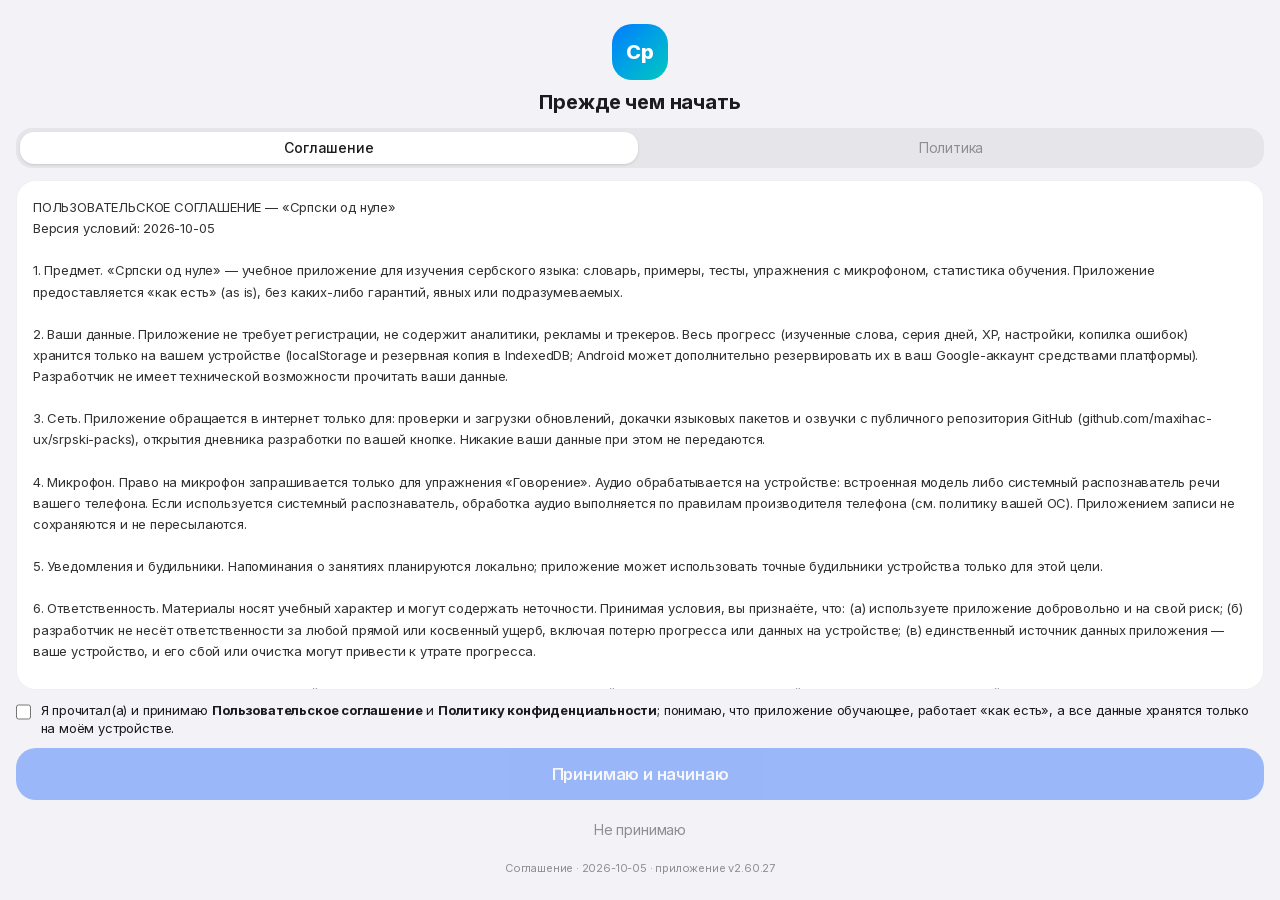
==== commit 9a39fc51: "web: экспорт 2.60.27/520 — №56 (шестерёнка открывает главный экран настроек, тикет на плитке «Языков" ====
--- a/index.html
+++ b/index.html
@@ -1 +1 @@
-<!DOCTYPE html><!--yL8feaj_o_ME015TJWDBg--><html lang="ru"><head><script src="/core.js"></script><meta charSet="utf-8"/><meta name="viewport" content="width=device-width, initial-scale=1, viewport-fit=cover"/><link rel="preload" href="/_next/static/media/83afe278b6a6bb3c-s.p.3a6ba036.woff2" as="font" crossorigin="" type="font/woff2"/><link rel="preload" href="/_next/static/media/9c72aa0f40e4eef8-s.p.18a48cbc.woff2" as="font" crossorigin="" type="font/woff2"/><link rel="stylesheet" href="/_next/static/chunks/fa57aa5c4d4382da.css" data-precedence="next"/><link rel="stylesheet" href="/_next/static/chunks/be13cc3fa92c6ba0.css" data-precedence="next"/><link rel="preload" as="script" fetchPriority="low" href="/_next/static/chunks/e7fd00182ce2ff9a.js"/><script src="/_next/static/chunks/771dedee3f5e1621.js" async=""></script><script src="/_next/static/chunks/4790e6193dad7587.js" async=""></script><script src="/_next/static/chunks/turbopack-d7e057b972ac6b3d.js" async=""></script><script src="/_next/static/chunks/d02e7901da866a81.js" async=""></script><script src="/_next/static/chunks/5591ed0baed94843.js" async=""></script><script src="/_next/static/chunks/f795227749618145.js" async=""></script><script src="/_next/static/chunks/bd3dc915c942781d.js" async=""></script><script src="/_next/static/chunks/ac0b221e6a3bfb80.js" async=""></script><script src="/_next/static/chunks/0aa036cb41331954.js" async=""></script><script src="/_next/static/chunks/2d79a143e641c3ef.js" async=""></script><script src="/_next/static/chunks/afbcabed994797c7.js" async=""></script><meta name="next-size-adjust" content=""/><meta name="theme-color" media="(prefers-color-scheme: light)" content="#f2f2f7"/><meta name="theme-color" media="(prefers-color-scheme: dark)" content="#000000"/><title>Српски од нуле — учим сербский с нуля</title><meta name="description" content="Интерактивный курс сербского языка: словарь на 5001 слово, урок дня, интервальные повторения, тесты и сохранение прогресса."/><link rel="manifest" href="/manifest.webmanifest"/><meta name="keywords" content="сербский язык,изучение сербского,словарь,интервальные повторения"/><meta name="mobile-web-app-capable" content="yes"/><meta name="apple-mobile-web-app-title" content="Српски од нуле"/><meta name="apple-mobile-web-app-status-bar-style" content="default"/><link rel="icon" href="/pwa-192.png" sizes="192x192" type="image/png"/><link rel="apple-touch-icon" href="/apple-touch-icon.png" sizes="180x180" type="image/png"/><script src="/_next/static/chunks/a6dad97d9634a72d.js" noModule=""></script></head><body class="inter_a21f69b3-module___5Pz8a__variable antialiased bg-background text-foreground font-sans"><div hidden=""><!--$--><!--/$--></div><script>(function(){try{if(!('serviceWorker' in navigator)||!window.isSecureContext)return;var n=!!(window.Capacitor&&window.Capacitor.isNativePlatform&&window.Capacitor.isNativePlatform());var r=function(){navigator.serviceWorker.register('/sw.js?mode='+(n?'native':'web')).catch(function(){})};r()}catch(e){}})();</script><script>((a,b,c,d,e,f,g,h)=>{let i=document.documentElement,j=["light","dark"];function k(b){var c;(Array.isArray(a)?a:[a]).forEach(a=>{let c="class"===a,d=c&&f?e.map(a=>f[a]||a):e;c?(i.classList.remove(...d),i.classList.add(f&&f[b]?f[b]:b)):i.setAttribute(a,b)}),c=b,h&&j.includes(c)&&(i.style.colorScheme=c)}if(d)k(d);else try{let a=localStorage.getItem(b)||c,d=g&&"system"===a?window.matchMedia("(prefers-color-scheme: dark)").matches?"dark":"light":a;k(d)}catch(a){}})("class","theme","light",null,["light","dark"],null,false,true)</script><!--$--><!--/$--><section aria-label="Notifications alt+T" tabindex="-1" aria-live="polite" aria-relevant="additions text" aria-atomic="false" data-react-aria-top-layer="true"></section><script src="/_next/static/chunks/e7fd00182ce2ff9a.js" id="_R_" async=""></script><script>(self.__next_f=self.__next_f||[]).push([0])</script><script>self.__next_f.push([1,"1:\"$Sreact.fragment\"\n2:I[27423,[\"/_next/static/chunks/d02e7901da866a81.js\",\"/_next/static/chunks/5591ed0baed94843.js\"],\"ThemeProvider\"]\n3:I[39756,[\"/_next/static/chunks/f795227749618145.js\"],\"default\"]\n4:I[37457,[\"/_next/static/chunks/f795227749618145.js\"],\"default\"]\n5:I[13354,[\"/_next/static/chunks/d02e7901da866a81.js\",\"/_next/static/chunks/5591ed0baed94843.js\"],\"Toaster\"]\n6:I[47257,[\"/_next/static/chunks/f795227749618145.js\"],\"ClientPageRoot\"]\n7:I[52683,[\"/_next/static/chunks/d02e7901da866a81.js\",\"/_next/static/chunks/5591ed0baed94843.js\",\"/_next/static/chunks/bd3dc915c942781d.js\",\"/_next/static/chunks/ac0b221e6a3bfb80.js\",\"/_next/static/chunks/0aa036cb41331954.js\",\"/_next/static/chunks/2d79a143e641c3ef.js\",\"/_next/static/chunks/afbcabed994797c7.js\"],\"default\"]\na:I[97367,[\"/_next/static/chunks/f795227749618145.js\"],\"OutletBoundary\"]\nb:\"$Sreact.suspense\"\nd:I[97367,[\"/_next/static/chunks/f795227749618145.js\"],\"ViewportBoundary\"]\nf:I[97367,[\"/_next/static/chunks/f795227749618145.js\"],\"MetadataBoundary\"]\n11:I[68027,[\"/_next/static/chunks/f795227749618145.js\"],\"default\"]\n:HL[\"/_next/static/chunks/fa57aa5c4d4382da.css\",\"style\"]\n:HL[\"/_next/static/chunks/be13cc3fa92c6ba0.css\",\"style\"]\n:HL[\"/_next/static/media/83afe278b6a6bb3c-s.p.3a6ba036.woff2\",\"font\",{\"crossOrigin\":\"\",\"type\":\"font/woff2\"}]\n:HL[\"/_next/static/media/9c72aa0f40e4eef8-s.p.18a48cbc.woff2\",\"font\",{\"crossOrigin\":\"\",\"type\":\"font/woff2\"}]\n"])</script><script>self.__next_f.push([1,"0:{\"P\":null,\"b\":\"yL8feaj-o_ME015TJWDBg\",\"c\":[\"\",\"\"],\"q\":\"\",\"i\":false,\"f\":[[[\"\",{\"children\":[\"__PAGE__\",{}]},\"$undefined\",\"$undefined\",true],[[\"$\",\"$1\",\"c\",{\"children\":[[[\"$\",\"link\",\"0\",{\"rel\":\"stylesheet\",\"href\":\"/_next/static/chunks/fa57aa5c4d4382da.css\",\"precedence\":\"next\",\"crossOrigin\":\"$undefined\",\"nonce\":\"$undefined\"}],[\"$\",\"link\",\"1\",{\"rel\":\"stylesheet\",\"href\":\"/_next/static/chunks/be13cc3fa92c6ba0.css\",\"precedence\":\"next\",\"crossOrigin\":\"$undefined\",\"nonce\":\"$undefined\"}],[\"$\",\"script\",\"script-0\",{\"src\":\"/_next/static/chunks/d02e7901da866a81.js\",\"async\":true,\"nonce\":\"$undefined\"}],[\"$\",\"script\",\"script-1\",{\"src\":\"/_next/static/chunks/5591ed0baed94843.js\",\"async\":true,\"nonce\":\"$undefined\"}]],[\"$\",\"html\",null,{\"lang\":\"ru\",\"suppressHydrationWarning\":true,\"children\":[\"$\",\"body\",null,{\"className\":\"inter_a21f69b3-module___5Pz8a__variable antialiased bg-background text-foreground font-sans\",\"children\":[[\"$\",\"script\",null,{\"dangerouslySetInnerHTML\":{\"__html\":\"(function(){try{if(!('serviceWorker' in navigator)||!window.isSecureContext)return;var n=!!(window.Capacitor\u0026\u0026window.Capacitor.isNativePlatform\u0026\u0026window.Capacitor.isNativePlatform());var r=function(){navigator.serviceWorker.register('/sw.js?mode='+(n?'native':'web')).catch(function(){})};r()}catch(e){}})();\"}}],[\"$\",\"$L2\",null,{\"attribute\":\"class\",\"defaultTheme\":\"light\",\"enableSystem\":false,\"disableTransitionOnChange\":true,\"children\":[[\"$\",\"$L3\",null,{\"parallelRouterKey\":\"children\",\"error\":\"$undefined\",\"errorStyles\":\"$undefined\",\"errorScripts\":\"$undefined\",\"template\":[\"$\",\"$L4\",null,{}],\"templateStyles\":\"$undefined\",\"templateScripts\":\"$undefined\",\"notFound\":[[[\"$\",\"title\",null,{\"children\":\"404: This page could not be found.\"}],[\"$\",\"div\",null,{\"style\":{\"fontFamily\":\"system-ui,\\\"Segoe UI\\\",Roboto,Helvetica,Arial,sans-serif,\\\"Apple Color Emoji\\\",\\\"Segoe UI Emoji\\\"\",\"height\":\"100vh\",\"textAlign\":\"center\",\"display\":\"flex\",\"flexDirection\":\"column\",\"alignItems\":\"center\",\"justifyContent\":\"center\"},\"children\":[\"$\",\"div\",null,{\"children\":[[\"$\",\"style\",null,{\"dangerouslySetInnerHTML\":{\"__html\":\"body{color:#000;background:#fff;margin:0}.next-error-h1{border-right:1px solid rgba(0,0,0,.3)}@media (prefers-color-scheme:dark){body{color:#fff;background:#000}.next-error-h1{border-right:1px solid rgba(255,255,255,.3)}}\"}}],[\"$\",\"h1\",null,{\"className\":\"next-error-h1\",\"style\":{\"display\":\"inline-block\",\"margin\":\"0 20px 0 0\",\"padding\":\"0 23px 0 0\",\"fontSize\":24,\"fontWeight\":500,\"verticalAlign\":\"top\",\"lineHeight\":\"49px\"},\"children\":404}],[\"$\",\"div\",null,{\"style\":{\"display\":\"inline-block\"},\"children\":[\"$\",\"h2\",null,{\"style\":{\"fontSize\":14,\"fontWeight\":400,\"lineHeight\":\"49px\",\"margin\":0},\"children\":\"This page could not be found.\"}]}]]}]}]],[]],\"forbidden\":\"$undefined\",\"unauthorized\":\"$undefined\"}],[\"$\",\"$L5\",null,{\"position\":\"top-center\",\"richColors\":true}]]}]]}]}]]}],{\"children\":[[\"$\",\"$1\",\"c\",{\"children\":[[\"$\",\"$L6\",null,{\"Component\":\"$7\",\"serverProvidedParams\":{\"searchParams\":{},\"params\":{},\"promises\":[\"$@8\",\"$@9\"]}}],[[\"$\",\"script\",\"script-0\",{\"src\":\"/_next/static/chunks/bd3dc915c942781d.js\",\"async\":true,\"nonce\":\"$undefined\"}],[\"$\",\"script\",\"script-1\",{\"src\":\"/_next/static/chunks/ac0b221e6a3bfb80.js\",\"async\":true,\"nonce\":\"$undefined\"}],[\"$\",\"script\",\"script-2\",{\"src\":\"/_next/static/chunks/0aa036cb41331954.js\",\"async\":true,\"nonce\":\"$undefined\"}],[\"$\",\"script\",\"script-3\",{\"src\":\"/_next/static/chunks/2d79a143e641c3ef.js\",\"async\":true,\"nonce\":\"$undefined\"}],[\"$\",\"script\",\"script-4\",{\"src\":\"/_next/static/chunks/afbcabed994797c7.js\",\"async\":true,\"nonce\":\"$undefined\"}]],[\"$\",\"$La\",null,{\"children\":[\"$\",\"$b\",null,{\"name\":\"Next.MetadataOutlet\",\"children\":\"$@c\"}]}]]}],{},null,false,false]},null,false,false],[\"$\",\"$1\",\"h\",{\"children\":[null,[\"$\",\"$Ld\",null,{\"children\":\"$Le\"}],[\"$\",\"div\",null,{\"hidden\":true,\"children\":[\"$\",\"$Lf\",null,{\"children\":[\"$\",\"$b\",null,{\"name\":\"Next.Metadata\",\"children\":\"$L10\"}]}]}],[\"$\",\"meta\",null,{\"name\":\"next-size-adjust\",\"content\":\"\"}]]}],false]],\"m\":\"$undefined\",\"G\":[\"$11\",[]],\"S\":true}\n"])</script><script>self.__next_f.push([1,"8:{}\n9:\"$0:f:0:1:1:children:0:props:children:0:props:serverProvidedParams:params\"\n"])</script><script>self.__next_f.push([1,"e:[[\"$\",\"meta\",\"0\",{\"charSet\":\"utf-8\"}],[\"$\",\"meta\",\"1\",{\"name\":\"viewport\",\"content\":\"width=device-width, initial-scale=1, viewport-fit=cover\"}],[\"$\",\"meta\",\"2\",{\"name\":\"theme-color\",\"media\":\"(prefers-color-scheme: light)\",\"content\":\"#f2f2f7\"}],[\"$\",\"meta\",\"3\",{\"name\":\"theme-color\",\"media\":\"(prefers-color-scheme: dark)\",\"content\":\"#000000\"}]]\n"])</script><script>self.__next_f.push([1,"12:I[27201,[\"/_next/static/chunks/f795227749618145.js\"],\"IconMark\"]\nc:null\n10:[[\"$\",\"title\",\"0\",{\"children\":\"Српски од нуле — учим сербский с нуля\"}],[\"$\",\"meta\",\"1\",{\"name\":\"description\",\"content\":\"Интерактивный курс сербского языка: словарь на 5001 слово, урок дня, интервальные повторения, тесты и сохранение прогресса.\"}],[\"$\",\"link\",\"2\",{\"rel\":\"manifest\",\"href\":\"/manifest.webmanifest\",\"crossOrigin\":\"$undefined\"}],[\"$\",\"meta\",\"3\",{\"name\":\"keywords\",\"content\":\"сербский язык,изучение сербского,словарь,интервальные повторения\"}],[\"$\",\"meta\",\"4\",{\"name\":\"mobile-web-app-capable\",\"content\":\"yes\"}],[\"$\",\"meta\",\"5\",{\"name\":\"apple-mobile-web-app-title\",\"content\":\"Српски од нуле\"}],[\"$\",\"meta\",\"6\",{\"name\":\"apple-mobile-web-app-status-bar-style\",\"content\":\"default\"}],[\"$\",\"link\",\"7\",{\"rel\":\"icon\",\"href\":\"/pwa-192.png\",\"sizes\":\"192x192\",\"type\":\"image/png\"}],[\"$\",\"link\",\"8\",{\"rel\":\"apple-touch-icon\",\"href\":\"/apple-touch-icon.png\",\"sizes\":\"180x180\",\"type\":\"image/png\"}],[\"$\",\"$L12\",\"9\",{}]]\n"])</script></body></html>+<!DOCTYPE html><!--w_08q4NyJvczXsFR00q0X--><html lang="ru"><head><script src="/core.js"></script><meta charSet="utf-8"/><meta name="viewport" content="width=device-width, initial-scale=1, viewport-fit=cover"/><link rel="preload" href="/_next/static/media/83afe278b6a6bb3c-s.p.3a6ba036.woff2" as="font" crossorigin="" type="font/woff2"/><link rel="preload" href="/_next/static/media/9c72aa0f40e4eef8-s.p.18a48cbc.woff2" as="font" crossorigin="" type="font/woff2"/><link rel="stylesheet" href="/_next/static/chunks/fa57aa5c4d4382da.css" data-precedence="next"/><link rel="stylesheet" href="/_next/static/chunks/3eb5ca131b425777.css" data-precedence="next"/><link rel="preload" as="script" fetchPriority="low" href="/_next/static/chunks/e7fd00182ce2ff9a.js"/><script src="/_next/static/chunks/771dedee3f5e1621.js" async=""></script><script src="/_next/static/chunks/4790e6193dad7587.js" async=""></script><script src="/_next/static/chunks/turbopack-d7e057b972ac6b3d.js" async=""></script><script src="/_next/static/chunks/d02e7901da866a81.js" async=""></script><script src="/_next/static/chunks/5591ed0baed94843.js" async=""></script><script src="/_next/static/chunks/f795227749618145.js" async=""></script><script src="/_next/static/chunks/bd3dc915c942781d.js" async=""></script><script src="/_next/static/chunks/ac0b221e6a3bfb80.js" async=""></script><script src="/_next/static/chunks/a0edd85860e8d057.js" async=""></script><script src="/_next/static/chunks/f355c57f071954d3.js" async=""></script><script src="/_next/static/chunks/afbcabed994797c7.js" async=""></script><meta name="next-size-adjust" content=""/><meta name="theme-color" media="(prefers-color-scheme: light)" content="#f2f2f7"/><meta name="theme-color" media="(prefers-color-scheme: dark)" content="#000000"/><title>Српски од нуле — учим сербский с нуля</title><meta name="description" content="Интерактивный курс сербского языка: словарь на 5001 слово, урок дня, интервальные повторения, тесты и сохранение прогресса."/><link rel="manifest" href="/manifest.webmanifest"/><meta name="keywords" content="сербский язык,изучение сербского,словарь,интервальные повторения"/><meta name="mobile-web-app-capable" content="yes"/><meta name="apple-mobile-web-app-title" content="Српски од нуле"/><meta name="apple-mobile-web-app-status-bar-style" content="default"/><link rel="icon" href="/pwa-192.png" sizes="192x192" type="image/png"/><link rel="apple-touch-icon" href="/apple-touch-icon.png" sizes="180x180" type="image/png"/><script src="/_next/static/chunks/a6dad97d9634a72d.js" noModule=""></script></head><body class="inter_a21f69b3-module___5Pz8a__variable antialiased bg-background text-foreground font-sans"><div hidden=""><!--$--><!--/$--></div><script>(function(){try{if(!('serviceWorker' in navigator)||!window.isSecureContext)return;var n=!!(window.Capacitor&&window.Capacitor.isNativePlatform&&window.Capacitor.isNativePlatform());var r=function(){navigator.serviceWorker.register('/sw.js?mode='+(n?'native':'web')).catch(function(){})};r()}catch(e){}})();</script><script>((a,b,c,d,e,f,g,h)=>{let i=document.documentElement,j=["light","dark"];function k(b){var c;(Array.isArray(a)?a:[a]).forEach(a=>{let c="class"===a,d=c&&f?e.map(a=>f[a]||a):e;c?(i.classList.remove(...d),i.classList.add(f&&f[b]?f[b]:b)):i.setAttribute(a,b)}),c=b,h&&j.includes(c)&&(i.style.colorScheme=c)}if(d)k(d);else try{let a=localStorage.getItem(b)||c,d=g&&"system"===a?window.matchMedia("(prefers-color-scheme: dark)").matches?"dark":"light":a;k(d)}catch(a){}})("class","theme","light",null,["light","dark"],null,false,true)</script><!--$--><!--/$--><section aria-label="Notifications alt+T" tabindex="-1" aria-live="polite" aria-relevant="additions text" aria-atomic="false" data-react-aria-top-layer="true"></section><script src="/_next/static/chunks/e7fd00182ce2ff9a.js" id="_R_" async=""></script><script>(self.__next_f=self.__next_f||[]).push([0])</script><script>self.__next_f.push([1,"1:\"$Sreact.fragment\"\n2:I[27423,[\"/_next/static/chunks/d02e7901da866a81.js\",\"/_next/static/chunks/5591ed0baed94843.js\"],\"ThemeProvider\"]\n3:I[39756,[\"/_next/static/chunks/f795227749618145.js\"],\"default\"]\n4:I[37457,[\"/_next/static/chunks/f795227749618145.js\"],\"default\"]\n5:I[13354,[\"/_next/static/chunks/d02e7901da866a81.js\",\"/_next/static/chunks/5591ed0baed94843.js\"],\"Toaster\"]\n6:I[47257,[\"/_next/static/chunks/f795227749618145.js\"],\"ClientPageRoot\"]\n7:I[52683,[\"/_next/static/chunks/d02e7901da866a81.js\",\"/_next/static/chunks/5591ed0baed94843.js\",\"/_next/static/chunks/bd3dc915c942781d.js\",\"/_next/static/chunks/ac0b221e6a3bfb80.js\",\"/_next/static/chunks/a0edd85860e8d057.js\",\"/_next/static/chunks/f355c57f071954d3.js\",\"/_next/static/chunks/afbcabed994797c7.js\"],\"default\"]\na:I[97367,[\"/_next/static/chunks/f795227749618145.js\"],\"OutletBoundary\"]\nb:\"$Sreact.suspense\"\nd:I[97367,[\"/_next/static/chunks/f795227749618145.js\"],\"ViewportBoundary\"]\nf:I[97367,[\"/_next/static/chunks/f795227749618145.js\"],\"MetadataBoundary\"]\n11:I[68027,[\"/_next/static/chunks/f795227749618145.js\"],\"default\"]\n:HL[\"/_next/static/chunks/fa57aa5c4d4382da.css\",\"style\"]\n:HL[\"/_next/static/chunks/3eb5ca131b425777.css\",\"style\"]\n:HL[\"/_next/static/media/83afe278b6a6bb3c-s.p.3a6ba036.woff2\",\"font\",{\"crossOrigin\":\"\",\"type\":\"font/woff2\"}]\n:HL[\"/_next/static/media/9c72aa0f40e4eef8-s.p.18a48cbc.woff2\",\"font\",{\"crossOrigin\":\"\",\"type\":\"font/woff2\"}]\n"])</script><script>self.__next_f.push([1,"0:{\"P\":null,\"b\":\"w_08q4NyJvczXsFR00q0X\",\"c\":[\"\",\"\"],\"q\":\"\",\"i\":false,\"f\":[[[\"\",{\"children\":[\"__PAGE__\",{}]},\"$undefined\",\"$undefined\",true],[[\"$\",\"$1\",\"c\",{\"children\":[[[\"$\",\"link\",\"0\",{\"rel\":\"stylesheet\",\"href\":\"/_next/static/chunks/fa57aa5c4d4382da.css\",\"precedence\":\"next\",\"crossOrigin\":\"$undefined\",\"nonce\":\"$undefined\"}],[\"$\",\"link\",\"1\",{\"rel\":\"stylesheet\",\"href\":\"/_next/static/chunks/3eb5ca131b425777.css\",\"precedence\":\"next\",\"crossOrigin\":\"$undefined\",\"nonce\":\"$undefined\"}],[\"$\",\"script\",\"script-0\",{\"src\":\"/_next/static/chunks/d02e7901da866a81.js\",\"async\":true,\"nonce\":\"$undefined\"}],[\"$\",\"script\",\"script-1\",{\"src\":\"/_next/static/chunks/5591ed0baed94843.js\",\"async\":true,\"nonce\":\"$undefined\"}]],[\"$\",\"html\",null,{\"lang\":\"ru\",\"suppressHydrationWarning\":true,\"children\":[\"$\",\"body\",null,{\"className\":\"inter_a21f69b3-module___5Pz8a__variable antialiased bg-background text-foreground font-sans\",\"children\":[[\"$\",\"script\",null,{\"dangerouslySetInnerHTML\":{\"__html\":\"(function(){try{if(!('serviceWorker' in navigator)||!window.isSecureContext)return;var n=!!(window.Capacitor\u0026\u0026window.Capacitor.isNativePlatform\u0026\u0026window.Capacitor.isNativePlatform());var r=function(){navigator.serviceWorker.register('/sw.js?mode='+(n?'native':'web')).catch(function(){})};r()}catch(e){}})();\"}}],[\"$\",\"$L2\",null,{\"attribute\":\"class\",\"defaultTheme\":\"light\",\"enableSystem\":false,\"disableTransitionOnChange\":true,\"children\":[[\"$\",\"$L3\",null,{\"parallelRouterKey\":\"children\",\"error\":\"$undefined\",\"errorStyles\":\"$undefined\",\"errorScripts\":\"$undefined\",\"template\":[\"$\",\"$L4\",null,{}],\"templateStyles\":\"$undefined\",\"templateScripts\":\"$undefined\",\"notFound\":[[[\"$\",\"title\",null,{\"children\":\"404: This page could not be found.\"}],[\"$\",\"div\",null,{\"style\":{\"fontFamily\":\"system-ui,\\\"Segoe UI\\\",Roboto,Helvetica,Arial,sans-serif,\\\"Apple Color Emoji\\\",\\\"Segoe UI Emoji\\\"\",\"height\":\"100vh\",\"textAlign\":\"center\",\"display\":\"flex\",\"flexDirection\":\"column\",\"alignItems\":\"center\",\"justifyContent\":\"center\"},\"children\":[\"$\",\"div\",null,{\"children\":[[\"$\",\"style\",null,{\"dangerouslySetInnerHTML\":{\"__html\":\"body{color:#000;background:#fff;margin:0}.next-error-h1{border-right:1px solid rgba(0,0,0,.3)}@media (prefers-color-scheme:dark){body{color:#fff;background:#000}.next-error-h1{border-right:1px solid rgba(255,255,255,.3)}}\"}}],[\"$\",\"h1\",null,{\"className\":\"next-error-h1\",\"style\":{\"display\":\"inline-block\",\"margin\":\"0 20px 0 0\",\"padding\":\"0 23px 0 0\",\"fontSize\":24,\"fontWeight\":500,\"verticalAlign\":\"top\",\"lineHeight\":\"49px\"},\"children\":404}],[\"$\",\"div\",null,{\"style\":{\"display\":\"inline-block\"},\"children\":[\"$\",\"h2\",null,{\"style\":{\"fontSize\":14,\"fontWeight\":400,\"lineHeight\":\"49px\",\"margin\":0},\"children\":\"This page could not be found.\"}]}]]}]}]],[]],\"forbidden\":\"$undefined\",\"unauthorized\":\"$undefined\"}],[\"$\",\"$L5\",null,{\"position\":\"top-center\",\"richColors\":true}]]}]]}]}]]}],{\"children\":[[\"$\",\"$1\",\"c\",{\"children\":[[\"$\",\"$L6\",null,{\"Component\":\"$7\",\"serverProvidedParams\":{\"searchParams\":{},\"params\":{},\"promises\":[\"$@8\",\"$@9\"]}}],[[\"$\",\"script\",\"script-0\",{\"src\":\"/_next/static/chunks/bd3dc915c942781d.js\",\"async\":true,\"nonce\":\"$undefined\"}],[\"$\",\"script\",\"script-1\",{\"src\":\"/_next/static/chunks/ac0b221e6a3bfb80.js\",\"async\":true,\"nonce\":\"$undefined\"}],[\"$\",\"script\",\"script-2\",{\"src\":\"/_next/static/chunks/a0edd85860e8d057.js\",\"async\":true,\"nonce\":\"$undefined\"}],[\"$\",\"script\",\"script-3\",{\"src\":\"/_next/static/chunks/f355c57f071954d3.js\",\"async\":true,\"nonce\":\"$undefined\"}],[\"$\",\"script\",\"script-4\",{\"src\":\"/_next/static/chunks/afbcabed994797c7.js\",\"async\":true,\"nonce\":\"$undefined\"}]],[\"$\",\"$La\",null,{\"children\":[\"$\",\"$b\",null,{\"name\":\"Next.MetadataOutlet\",\"children\":\"$@c\"}]}]]}],{},null,false,false]},null,false,false],[\"$\",\"$1\",\"h\",{\"children\":[null,[\"$\",\"$Ld\",null,{\"children\":\"$Le\"}],[\"$\",\"div\",null,{\"hidden\":true,\"children\":[\"$\",\"$Lf\",null,{\"children\":[\"$\",\"$b\",null,{\"name\":\"Next.Metadata\",\"children\":\"$L10\"}]}]}],[\"$\",\"meta\",null,{\"name\":\"next-size-adjust\",\"content\":\"\"}]]}],false]],\"m\":\"$undefined\",\"G\":[\"$11\",[]],\"S\":true}\n"])</script><script>self.__next_f.push([1,"8:{}\n9:\"$0:f:0:1:1:children:0:props:children:0:props:serverProvidedParams:params\"\n"])</script><script>self.__next_f.push([1,"e:[[\"$\",\"meta\",\"0\",{\"charSet\":\"utf-8\"}],[\"$\",\"meta\",\"1\",{\"name\":\"viewport\",\"content\":\"width=device-width, initial-scale=1, viewport-fit=cover\"}],[\"$\",\"meta\",\"2\",{\"name\":\"theme-color\",\"media\":\"(prefers-color-scheme: light)\",\"content\":\"#f2f2f7\"}],[\"$\",\"meta\",\"3\",{\"name\":\"theme-color\",\"media\":\"(prefers-color-scheme: dark)\",\"content\":\"#000000\"}]]\n"])</script><script>self.__next_f.push([1,"12:I[27201,[\"/_next/static/chunks/f795227749618145.js\"],\"IconMark\"]\nc:null\n10:[[\"$\",\"title\",\"0\",{\"children\":\"Српски од нуле — учим сербский с нуля\"}],[\"$\",\"meta\",\"1\",{\"name\":\"description\",\"content\":\"Интерактивный курс сербского языка: словарь на 5001 слово, урок дня, интервальные повторения, тесты и сохранение прогресса.\"}],[\"$\",\"link\",\"2\",{\"rel\":\"manifest\",\"href\":\"/manifest.webmanifest\",\"crossOrigin\":\"$undefined\"}],[\"$\",\"meta\",\"3\",{\"name\":\"keywords\",\"content\":\"сербский язык,изучение сербского,словарь,интервальные повторения\"}],[\"$\",\"meta\",\"4\",{\"name\":\"mobile-web-app-capable\",\"content\":\"yes\"}],[\"$\",\"meta\",\"5\",{\"name\":\"apple-mobile-web-app-title\",\"content\":\"Српски од нуле\"}],[\"$\",\"meta\",\"6\",{\"name\":\"apple-mobile-web-app-status-bar-style\",\"content\":\"default\"}],[\"$\",\"link\",\"7\",{\"rel\":\"icon\",\"href\":\"/pwa-192.png\",\"sizes\":\"192x192\",\"type\":\"image/png\"}],[\"$\",\"link\",\"8\",{\"rel\":\"apple-touch-icon\",\"href\":\"/apple-touch-icon.png\",\"sizes\":\"180x180\",\"type\":\"image/png\"}],[\"$\",\"$L12\",\"9\",{}]]\n"])</script></body></html>
--- a/_next/static/chunks/3eb5ca131b425777.css
+++ b/_next/static/chunks/3eb5ca131b425777.css
@@ -0,0 +1 @@
+@layer properties{@supports (((-webkit-hyphens:none)) and (not (margin-trim:inline))) or ((-moz-orient:inline) and (not (color:rgb(from red r g b)))){*,:before,:after,::backdrop{--tw-translate-x:0;--tw-translate-y:0;--tw-translate-z:0;--tw-scale-x:1;--tw-scale-y:1;--tw-scale-z:1;--tw-rotate-x:initial;--tw-rotate-y:initial;--tw-rotate-z:initial;--tw-skew-x:initial;--tw-skew-y:initial;--tw-pan-x:initial;--tw-pan-y:initial;--tw-pinch-zoom:initial;--tw-space-y-reverse:0;--tw-space-x-reverse:0;--tw-divide-x-reverse:0;--tw-border-style:solid;--tw-divide-y-reverse:0;--tw-gradient-position:initial;--tw-gradient-from:#0000;--tw-gradient-via:#0000;--tw-gradient-to:#0000;--tw-gradient-stops:initial;--tw-gradient-via-stops:initial;--tw-gradient-from-position:0%;--tw-gradient-via-position:50%;--tw-gradient-to-position:100%;--tw-leading:initial;--tw-font-weight:initial;--tw-tracking:initial;--tw-ordinal:initial;--tw-slashed-zero:initial;--tw-numeric-figure:initial;--tw-numeric-spacing:initial;--tw-numeric-fraction:initial;--tw-shadow:0 0 #0000;--tw-shadow-color:initial;--tw-shadow-alpha:100%;--tw-inset-shadow:0 0 #0000;--tw-inset-shadow-color:initial;--tw-inset-shadow-alpha:100%;--tw-ring-color:initial;--tw-ring-shadow:0 0 #0000;--tw-inset-ring-color:initial;--tw-inset-ring-shadow:0 0 #0000;--tw-ring-inset:initial;--tw-ring-offset-width:0px;--tw-ring-offset-color:#fff;--tw-ring-offset-shadow:0 0 #0000;--tw-outline-style:solid;--tw-blur:initial;--tw-brightness:initial;--tw-contrast:initial;--tw-grayscale:initial;--tw-hue-rotate:initial;--tw-invert:initial;--tw-opacity:initial;--tw-saturate:initial;--tw-sepia:initial;--tw-drop-shadow:initial;--tw-drop-shadow-color:initial;--tw-drop-shadow-alpha:100%;--tw-drop-shadow-size:initial;--tw-backdrop-blur:initial;--tw-backdrop-brightness:initial;--tw-backdrop-contrast:initial;--tw-backdrop-grayscale:initial;--tw-backdrop-hue-rotate:initial;--tw-backdrop-invert:initial;--tw-backdrop-opacity:initial;--tw-backdrop-saturate:initial;--tw-backdrop-sepia:initial;--tw-duration:initial;--tw-ease:initial}}}@layer theme{:root,:host{--font-mono:ui-monospace,SFMono-Regular,Menlo,Monaco,Consolas,"Liberation Mono","Courier New",monospace;--color-red-500:#fb2c36;--color-orange-300:#ffb96d;--color-orange-500:#fe6e00;--color-orange-600:#f05100;--color-amber-50:#fffbeb;--color-amber-300:#ffd236;--color-amber-400:#fcbb00;--color-amber-500:#f99c00;--color-amber-600:#dd7400;--color-amber-700:#b75000;--color-amber-800:#953d00;--color-amber-950:#461901;--color-emerald-50:#ecfdf5;--color-emerald-300:#5ee9b5;--color-emerald-400:#00d294;--color-emerald-500:#00bb7f;--color-emerald-600:#009767;--color-emerald-700:#007956;--color-emerald-800:#005f46;--color-emerald-950:#002c22;--color-teal-50:#f0fdfa;--color-teal-300:#46ecd5;--color-teal-700:#00776e;--color-teal-800:#005f5a;--color-teal-950:#022f2e;--color-sky-50:#f0f9ff;--color-sky-300:#77d4ff;--color-sky-700:#0069a4;--color-sky-800:#005986;--color-sky-950:#052f4a;--color-blue-600:#155dfc;--color-violet-50:#f5f3ff;--color-violet-300:#c4b4ff;--color-violet-700:#7008e7;--color-violet-800:#5d0ec0;--color-violet-950:#2f0d68;--color-rose-50:#fff1f2;--color-rose-300:#ffa2ae;--color-rose-500:#ff2357;--color-rose-600:#e70044;--color-rose-700:#c20039;--color-rose-800:#a30037;--color-rose-950:#4d0218;--color-zinc-100:#f4f4f5;--color-zinc-300:#d4d4d8;--color-zinc-900:#18181b;--color-black:#000;--color-white:#fff;--spacing:.25rem;--container-xs:20rem;--container-sm:24rem;--container-md:28rem;--container-lg:32rem;--container-xl:36rem;--container-4xl:56rem;--text-xs:.75rem;--text-xs--line-height:calc(1/.75);--text-sm:.875rem;--text-sm--line-height:calc(1.25/.875);--text-base:1rem;--text-base--line-height:calc(1.5/1);--text-lg:1.125rem;--text-lg--line-height:calc(1.75/1.125);--text-xl:1.25rem;--text-xl--line-height:calc(1.75/1.25);--text-2xl:1.5rem;--text-2xl--line-height:calc(2/1.5);--text-3xl:1.875rem;--text-3xl--line-height:calc(2.25/1.875);--text-4xl:2.25rem;--text-4xl--line-height:calc(2.5/2.25);--text-5xl:3rem;--text-5xl--line-height:1;--font-weight-normal:400;--font-weight-medium:500;--font-weight-semibold:600;--font-weight-bold:700;--font-weight-extrabold:800;--font-weight-black:900;--tracking-tight:-.025em;--tracking-wide:.025em;--leading-tight:1.25;--leading-snug:1.375;--leading-relaxed:1.625;--radius-xs:.125rem;--ease-in:cubic-bezier(.4,0,1,1);--ease-out:cubic-bezier(0,0,.2,1);--ease-in-out:cubic-bezier(.4,0,.2,1);--animate-spin:spin 1s linear infinite;--animate-ping:ping 1s cubic-bezier(0,0,.2,1)infinite;--animate-pulse:pulse 2s cubic-bezier(.4,0,.6,1)infinite;--default-transition-duration:.15s;--default-transition-timing-function:cubic-bezier(.4,0,.2,1);--default-font-family:-apple-system,BlinkMacSystemFont,"SF Pro Text","SF Pro Display",var(--font-inter),"Segoe UI",Roboto,"Helvetica Neue",Arial,sans-serif;--default-mono-font-family:var(--font-mono)}@supports (color:lab(0% 0 0)){:root,:host{--color-red-500:lab(55.4814% 75.0732 48.8528);--color-orange-300:lab(80.8059% 21.7313 50.4455);--color-orange-500:lab(64.272% 57.1788 90.3583);--color-orange-600:lab(57.1026% 64.2584 89.8886);--color-amber-50:lab(98.6252% -.635922 8.42309);--color-amber-300:lab(86.4156% 6.13147 78.3961);--color-amber-400:lab(80.1641% 16.6016 99.2089);--color-amber-500:lab(72.7183% 31.8672 97.9407);--color-amber-600:lab(60.3514% 40.5624 87.1228);--color-amber-700:lab(47.2709% 42.9082 69.2966);--color-amber-800:lab(37.8822% 37.1699 52.2718);--color-amber-950:lab(15.8111% 20.9107 23.3752);--color-emerald-50:lab(97.8462% -6.94966 1.85487);--color-emerald-300:lab(83.9203% -48.7124 13.8849);--color-emerald-400:lab(75.0771% -60.7313 19.4147);--color-emerald-500:lab(66.9756% -58.27 19.5419);--color-emerald-600:lab(55.0481% -49.9246 15.93);--color-emerald-700:lab(44.4871% -41.0396 11.0361);--color-emerald-800:lab(35.3675% -33.1188 8.04002);--color-emerald-950:lab(15.0582% -17.9507 2.38369);--color-teal-50:lab(98.3189% -4.74921 -.111711);--color-teal-300:lab(84.8977% -48.1516 -1.3321);--color-teal-700:lab(44.4134% -33.1436 -4.22149);--color-teal-800:lab(35.5975% -26.6648 -4.34487);--color-teal-950:lab(16.6371% -15.3183 -3.81732);--color-sky-50:lab(97.3623% -2.33802 -4.13098);--color-sky-300:lab(80.3307% -20.2945 -31.385);--color-sky-700:lab(41.6013% -9.10804 -42.5647);--color-sky-800:lab(35.164% -9.57692 -34.4068);--color-sky-950:lab(17.8299% -5.31271 -21.1584);--color-blue-600:lab(44.0605% 29.0279 -86.0352);--color-violet-50:lab(96.2416% 2.28849 -5.51657);--color-violet-300:lab(76.7419% 18.3911 -37.0706);--color-violet-700:lab(35.2783% 67.9912 -88.793);--color-violet-800:lab(29.3188% 57.7986 -76.1493);--color-violet-950:lab(14.0706% 33.3353 -46.7553);--color-rose-50:lab(96.2369% 4.94155 1.28011);--color-rose-300:lab(76.6339% 38.3549 9.68835);--color-rose-500:lab(56.101% 79.4328 31.4532);--color-rose-600:lab(49.1882% 81.577 36.0311);--color-rose-700:lab(41.1651% 71.6251 30.3087);--color-rose-800:lab(34.6481% 60.802 20.1957);--color-rose-950:lab(14.2323% 34.0086 9.80922);--color-zinc-100:lab(96.1634% .0993311 -.364041);--color-zinc-300:lab(84.9837% .601262 -2.17986);--color-zinc-900:lab(8.30603% .618205 -2.16572)}}}@layer base{*,:after,:before,::backdrop{box-sizing:border-box;border:0 solid;margin:0;padding:0}::file-selector-button{box-sizing:border-box;border:0 solid;margin:0;padding:0}html,:host{-webkit-text-size-adjust:100%;tab-size:4;line-height:1.5;font-family:var(--default-font-family,ui-sans-serif,system-ui,sans-serif,"Apple Color Emoji","Segoe UI Emoji","Segoe UI Symbol","Noto Color Emoji");font-feature-settings:var(--default-font-feature-settings,normal);font-variation-settings:var(--default-font-variation-settings,normal);-webkit-tap-highlight-color:transparent}hr{height:0;color:inherit;border-top-width:1px}abbr:where([title]){-webkit-text-decoration:underline dotted;text-decoration:underline dotted}h1,h2,h3,h4,h5,h6{font-size:inherit;font-weight:inherit}a{color:inherit;-webkit-text-decoration:inherit;-webkit-text-decoration:inherit;-webkit-text-decoration:inherit;-webkit-text-decoration:inherit;text-decoration:inherit}b,strong{font-weight:bolder}code,kbd,samp,pre{font-family:var(--default-mono-font-family,ui-monospace,SFMono-Regular,Menlo,Monaco,Consolas,"Liberation Mono","Courier New",monospace);font-feature-settings:var(--default-mono-font-feature-settings,normal);font-variation-settings:var(--default-mono-font-variation-settings,normal);font-size:1em}small{font-size:80%}sub,sup{vertical-align:baseline;font-size:75%;line-height:0;position:relative}sub{bottom:-.25em}sup{top:-.5em}table{text-indent:0;border-color:inherit;border-collapse:collapse}:-moz-focusring{outline:auto}progress{vertical-align:baseline}summary{display:list-item}ol,ul,menu{list-style:none}img,svg,video,canvas,audio,iframe,embed,object{vertical-align:middle;display:block}img,video{max-width:100%;height:auto}button,input,select,optgroup,textarea{font:inherit;font-feature-settings:inherit;font-variation-settings:inherit;letter-spacing:inherit;color:inherit;opacity:1;background-color:#0000;border-radius:0}::file-selector-button{font:inherit;font-feature-settings:inherit;font-variation-settings:inherit;letter-spacing:inherit;color:inherit;opacity:1;background-color:#0000;border-radius:0}:where(select:is([multiple],[size])) optgroup{font-weight:bolder}:where(select:is([multiple],[size])) optgroup option{padding-inline-start:20px}::file-selector-button{margin-inline-end:4px}::placeholder{opacity:1}@supports (not ((-webkit-appearance:-apple-pay-button))) or (contain-intrinsic-size:1px){::placeholder{color:currentColor}@supports (color:color-mix(in lab, red, red)){::placeholder{color:color-mix(in oklab,currentcolor 50%,transparent)}}}textarea{resize:vertical}::-webkit-search-decoration{-webkit-appearance:none}::-webkit-date-and-time-value{min-height:1lh;text-align:inherit}::-webkit-datetime-edit{display:inline-flex}::-webkit-datetime-edit-fields-wrapper{padding:0}::-webkit-datetime-edit{padding-block:0}::-webkit-datetime-edit-year-field{padding-block:0}::-webkit-datetime-edit-month-field{padding-block:0}::-webkit-datetime-edit-day-field{padding-block:0}::-webkit-datetime-edit-hour-field{padding-block:0}::-webkit-datetime-edit-minute-field{padding-block:0}::-webkit-datetime-edit-second-field{padding-block:0}::-webkit-datetime-edit-millisecond-field{padding-block:0}::-webkit-datetime-edit-meridiem-field{padding-block:0}::-webkit-calendar-picker-indicator{line-height:1}:-moz-ui-invalid{box-shadow:none}button,input:where([type=button],[type=reset],[type=submit]){appearance:button}::file-selector-button{appearance:button}::-webkit-inner-spin-button{height:auto}::-webkit-outer-spin-button{height:auto}[hidden]:where(:not([hidden=until-found])){display:none!important}*{border-color:var(--border);outline-color:var(--ring)}body{background-color:var(--background);color:var(--foreground);font-feature-settings:"cv02","cv03";letter-spacing:-.011em}}@layer components;@layer utilities{.\@container\/card-header{container:card-header/inline-size}.\@container{container-type:inline-size}.pointer-events-auto{pointer-events:auto}.pointer-events-none{pointer-events:none}.collapse{visibility:collapse}.invisible{visibility:hidden}.visible{visibility:visible}.sr-only{clip-path:inset(50%);white-space:nowrap;border-width:0;width:1px;height:1px;margin:-1px;padding:0;position:absolute;overflow:hidden}.not-sr-only{clip-path:none;white-space:normal;width:auto;height:auto;margin:0;padding:0;position:static;overflow:visible}.absolute{position:absolute}.fixed{position:fixed}.relative{position:relative}.static{position:static}.sticky{position:sticky}.inset-0{inset:calc(var(--spacing)*0)}.inset-x-0{inset-inline:calc(var(--spacing)*0)}.-top-1{top:calc(var(--spacing)*-1)}.top-0{top:calc(var(--spacing)*0)}.top-1\.5{top:calc(var(--spacing)*1.5)}.top-1\/2{top:50%}.top-4{top:calc(var(--spacing)*4)}.top-\[50\%\]{top:50%}.-right-1\.5{right:calc(var(--spacing)*-1.5)}.-right-2\.5{right:calc(var(--spacing)*-2.5)}.right-1\.5{right:calc(var(--spacing)*1.5)}.right-2{right:calc(var(--spacing)*2)}.right-3{right:calc(var(--spacing)*3)}.right-4{right:calc(var(--spacing)*4)}.-bottom-1{bottom:calc(var(--spacing)*-1)}.bottom-0{bottom:calc(var(--spacing)*0)}.bottom-4{bottom:calc(var(--spacing)*4)}.bottom-\[76px\]{bottom:76px}.left-1\/2{left:50%}.left-3{left:calc(var(--spacing)*3)}.left-\[50\%\]{left:50%}.isolate{isolation:isolate}.isolation-auto{isolation:auto}.z-10{z-index:10}.z-40{z-index:40}.z-50{z-index:50}.z-\[60\]{z-index:60}.z-\[70\]{z-index:70}.z-\[80\]{z-index:80}.z-\[100\]{z-index:100}.col-span-2{grid-column:span 2/span 2}.col-start-2{grid-column-start:2}.row-span-2{grid-row:span 2/span 2}.row-start-1{grid-row-start:1}.container{width:100%}@media (min-width:40rem){.container{max-width:40rem}}@media (min-width:48rem){.container{max-width:48rem}}@media (min-width:64rem){.container{max-width:64rem}}@media (min-width:80rem){.container{max-width:80rem}}@media (min-width:96rem){.container{max-width:96rem}}.-mx-1{margin-inline:calc(var(--spacing)*-1)}.mx-0\.5{margin-inline:calc(var(--spacing)*.5)}.mx-1{margin-inline:calc(var(--spacing)*1)}.mx-4{margin-inline:calc(var(--spacing)*4)}.mx-auto{margin-inline:auto}.my-1{margin-block:calc(var(--spacing)*1)}.-mt-1{margin-top:calc(var(--spacing)*-1)}.mt-0\.5{margin-top:calc(var(--spacing)*.5)}.mt-1{margin-top:calc(var(--spacing)*1)}.mt-1\.5{margin-top:calc(var(--spacing)*1.5)}.mt-2{margin-top:calc(var(--spacing)*2)}.mt-2\.5{margin-top:calc(var(--spacing)*2.5)}.mt-3{margin-top:calc(var(--spacing)*3)}.mt-3\.5{margin-top:calc(var(--spacing)*3.5)}.mt-4{margin-top:calc(var(--spacing)*4)}.mt-5{margin-top:calc(var(--spacing)*5)}.mt-6{margin-top:calc(var(--spacing)*6)}.mt-8{margin-top:calc(var(--spacing)*8)}.mt-auto{margin-top:auto}.-mr-1{margin-right:calc(var(--spacing)*-1)}.-mr-1\.5{margin-right:calc(var(--spacing)*-1.5)}.-mr-2{margin-right:calc(var(--spacing)*-2)}.mr-1{margin-right:calc(var(--spacing)*1)}.mr-1\.5{margin-right:calc(var(--spacing)*1.5)}.mr-2{margin-right:calc(var(--spacing)*2)}.mb-0\.5{margin-bottom:calc(var(--spacing)*.5)}.mb-1{margin-bottom:calc(var(--spacing)*1)}.mb-1\.5{margin-bottom:calc(var(--spacing)*1.5)}.mb-2{margin-bottom:calc(var(--spacing)*2)}.mb-3{margin-bottom:calc(var(--spacing)*3)}.mb-4{margin-bottom:calc(var(--spacing)*4)}.mb-5{margin-bottom:calc(var(--spacing)*5)}.mb-6{margin-bottom:calc(var(--spacing)*6)}.-ml-3{margin-left:calc(var(--spacing)*-3)}.ml-0\.5{margin-left:calc(var(--spacing)*.5)}.ml-1{margin-left:calc(var(--spacing)*1)}.ml-1\.5{margin-left:calc(var(--spacing)*1.5)}.ml-2{margin-left:calc(var(--spacing)*2)}.ml-auto{margin-left:auto}.line-clamp-1{-webkit-line-clamp:1;-webkit-box-orient:vertical;display:-webkit-box;overflow:hidden}.line-clamp-2{-webkit-line-clamp:2;-webkit-box-orient:vertical;display:-webkit-box;overflow:hidden}.line-clamp-3{-webkit-line-clamp:3;-webkit-box-orient:vertical;display:-webkit-box;overflow:hidden}.\!hidden{display:none!important}.block{display:block}.contents{display:contents}.flex{display:flex}.flow-root{display:flow-root}.grid{display:grid}.hidden{display:none}.inline{display:inline}.inline-block{display:inline-block}.inline-flex{display:inline-flex}.inline-grid{display:inline-grid}.inline-table{display:inline-table}.list-item{display:list-item}.table{display:table}.table-caption{display:table-caption}.table-cell{display:table-cell}.table-column{display:table-column}.table-column-group{display:table-column-group}.table-footer-group{display:table-footer-group}.table-header-group{display:table-header-group}.table-row{display:table-row}.table-row-group{display:table-row-group}.field-sizing-content{field-sizing:content}.aspect-square{aspect-ratio:1}.size-3\.5{width:calc(var(--spacing)*3.5);height:calc(var(--spacing)*3.5)}.size-4{width:calc(var(--spacing)*4);height:calc(var(--spacing)*4)}.size-9{width:calc(var(--spacing)*9);height:calc(var(--spacing)*9)}.size-full{width:100%;height:100%}.h-1\.5{height:calc(var(--spacing)*1.5)}.h-2{height:calc(var(--spacing)*2)}.h-2\.5{height:calc(var(--spacing)*2.5)}.h-3{height:calc(var(--spacing)*3)}.h-3\.5{height:calc(var(--spacing)*3.5)}.h-4{height:calc(var(--spacing)*4)}.h-5{height:calc(var(--spacing)*5)}.h-6{height:calc(var(--spacing)*6)}.h-7{height:calc(var(--spacing)*7)}.h-8{height:calc(var(--spacing)*8)}.h-9{height:calc(var(--spacing)*9)}.h-10{height:calc(var(--spacing)*10)}.h-11{height:calc(var(--spacing)*11)}.h-12{height:calc(var(--spacing)*12)}.h-14{height:calc(var(--spacing)*14)}.h-16{height:calc(var(--spacing)*16)}.h-20{height:calc(var(--spacing)*20)}.h-24{height:calc(var(--spacing)*24)}.h-56{height:calc(var(--spacing)*56)}.h-\[1\.15rem\]{height:1.15rem}.h-\[18px\]{height:18px}.h-\[60vh\]{height:60vh}.h-\[var\(--radix-select-trigger-height\)\]{height:var(--radix-select-trigger-height)}.h-auto{height:auto}.h-full{height:100%}.h-px{height:1px}.max-h-\(--radix-select-content-available-height\){max-height:var(--radix-select-content-available-height)}.max-h-48{max-height:calc(var(--spacing)*48)}.max-h-56{max-height:calc(var(--spacing)*56)}.max-h-64{max-height:calc(var(--spacing)*64)}.max-h-72{max-height:calc(var(--spacing)*72)}.max-h-80{max-height:calc(var(--spacing)*80)}.max-h-\[85dvh\]{max-height:85dvh}.max-h-\[85vh\]{max-height:85vh}.min-h-4{min-height:calc(var(--spacing)*4)}.min-h-9{min-height:calc(var(--spacing)*9)}.min-h-12{min-height:calc(var(--spacing)*12)}.min-h-14{min-height:calc(var(--spacing)*14)}.min-h-16{min-height:calc(var(--spacing)*16)}.min-h-\[26px\]{min-height:26px}.min-h-\[28px\]{min-height:28px}.min-h-\[36px\]{min-height:36px}.min-h-\[44px\]{min-height:44px}.min-h-\[52px\]{min-height:52px}.min-h-\[64px\]{min-height:64px}.min-h-\[70vh\]{min-height:70vh}.min-h-\[88px\]{min-height:88px}.min-h-full{min-height:100%}.min-h-screen{min-height:100vh}.w-2{width:calc(var(--spacing)*2)}.w-2\.5{width:calc(var(--spacing)*2.5)}.w-3{width:calc(var(--spacing)*3)}.w-3\.5{width:calc(var(--spacing)*3.5)}.w-4{width:calc(var(--spacing)*4)}.w-5{width:calc(var(--spacing)*5)}.w-6{width:calc(var(--spacing)*6)}.w-7{width:calc(var(--spacing)*7)}.w-8{width:calc(var(--spacing)*8)}.w-9{width:calc(var(--spacing)*9)}.w-10{width:calc(var(--spacing)*10)}.w-11{width:calc(var(--spacing)*11)}.w-12{width:calc(var(--spacing)*12)}.w-14{width:calc(var(--spacing)*14)}.w-16{width:calc(var(--spacing)*16)}.w-20{width:calc(var(--spacing)*20)}.w-24{width:calc(var(--spacing)*24)}.w-56{width:calc(var(--spacing)*56)}.w-\[18px\]{width:18px}.w-\[72px\]{width:72px}.w-fit{width:fit-content}.w-full{width:100%}.w-px{width:1px}.max-w-4xl{max-width:var(--container-4xl)}.max-w-\[85\%\]{max-width:85%}.max-w-\[240px\]{max-width:240px}.max-w-\[260px\]{max-width:260px}.max-w-\[280px\]{max-width:280px}.max-w-\[340px\]{max-width:340px}.max-w-\[360px\]{max-width:360px}.max-w-\[calc\(100\%-2rem\)\]{max-width:calc(100% - 2rem)}.max-w-fit{max-width:fit-content}.max-w-full{max-width:100%}.max-w-md{max-width:var(--container-md)}.max-w-sm{max-width:var(--container-sm)}.max-w-xl{max-width:var(--container-xl)}.max-w-xs{max-width:var(--container-xs)}.min-w-0{min-width:calc(var(--spacing)*0)}.min-w-\[8rem\]{min-width:8rem}.min-w-\[72px\]{min-width:72px}.min-w-\[76px\]{min-width:76px}.min-w-\[var\(--radix-select-trigger-width\)\]{min-width:var(--radix-select-trigger-width)}.flex-1{flex:1}.flex-\[1\.6\]{flex:1.6}.flex-shrink,.shrink{flex-shrink:1}.shrink-0{flex-shrink:0}.grow{flex-grow:1}.border-collapse{border-collapse:collapse}.origin-\(--radix-select-content-transform-origin\){transform-origin:var(--radix-select-content-transform-origin)}.origin-left{transform-origin:0}.-translate-x-1\/2{--tw-translate-x:calc(calc(1/2*100%)*-1);translate:var(--tw-translate-x)var(--tw-translate-y)}.translate-x-\[-50\%\]{--tw-translate-x:-50%;translate:var(--tw-translate-x)var(--tw-translate-y)}.-translate-y-1{--tw-translate-y:calc(var(--spacing)*-1);translate:var(--tw-translate-x)var(--tw-translate-y)}.-translate-y-1\/2{--tw-translate-y:calc(calc(1/2*100%)*-1);translate:var(--tw-translate-x)var(--tw-translate-y)}.translate-y-1{--tw-translate-y:calc(var(--spacing)*1);translate:var(--tw-translate-x)var(--tw-translate-y)}.translate-y-\[-50\%\]{--tw-translate-y:-50%;translate:var(--tw-translate-x)var(--tw-translate-y)}.translate-none{translate:none}.scale-3d{scale:var(--tw-scale-x)var(--tw-scale-y)var(--tw-scale-z)}.-rotate-90{rotate:-90deg}.rotate-180{rotate:180deg}.transform{transform:var(--tw-rotate-x,)var(--tw-rotate-y,)var(--tw-rotate-z,)var(--tw-skew-x,)var(--tw-skew-y,)}.animate-ping{animation:var(--animate-ping)}.animate-pulse{animation:var(--animate-pulse)}.animate-spin{animation:var(--animate-spin)}.cursor-default{cursor:default}.cursor-pointer{cursor:pointer}.touch-pinch-zoom{--tw-pinch-zoom:pinch-zoom;touch-action:var(--tw-pan-x,)var(--tw-pan-y,)var(--tw-pinch-zoom,)}.touch-none{touch-action:none}.resize{resize:both}.scroll-my-1{scroll-margin-block:calc(var(--spacing)*1)}.scroll-mt-24{scroll-margin-top:calc(var(--spacing)*24)}.auto-rows-min{grid-auto-rows:min-content}.grid-cols-1{grid-template-columns:repeat(1,minmax(0,1fr))}.grid-cols-2{grid-template-columns:repeat(2,minmax(0,1fr))}.grid-cols-3{grid-template-columns:repeat(3,minmax(0,1fr))}.grid-cols-4{grid-template-columns:repeat(4,minmax(0,1fr))}.grid-cols-5{grid-template-columns:repeat(5,minmax(0,1fr))}.grid-cols-7{grid-template-columns:repeat(7,minmax(0,1fr))}.grid-cols-\[0_1fr\]{grid-template-columns:0 1fr}.grid-cols-\[1fr_auto_1fr\]{grid-template-columns:1fr auto 1fr}.grid-rows-2{grid-template-rows:repeat(2,minmax(0,1fr))}.grid-rows-\[auto_auto\]{grid-template-rows:auto auto}.flex-col{flex-direction:column}.flex-col-reverse{flex-direction:column-reverse}.flex-row-reverse{flex-direction:row-reverse}.flex-wrap{flex-wrap:wrap}.items-baseline{align-items:baseline}.items-center{align-items:center}.items-end{align-items:flex-end}.items-start{align-items:flex-start}.items-stretch{align-items:stretch}.justify-between{justify-content:space-between}.justify-center{justify-content:center}.justify-end{justify-content:flex-end}.justify-start{justify-content:flex-start}.justify-items-start{justify-items:start}.gap-0\.5{gap:calc(var(--spacing)*.5)}.gap-1{gap:calc(var(--spacing)*1)}.gap-1\.5{gap:calc(var(--spacing)*1.5)}.gap-2{gap:calc(var(--spacing)*2)}.gap-2\.5{gap:calc(var(--spacing)*2.5)}.gap-3{gap:calc(var(--spacing)*3)}.gap-4{gap:calc(var(--spacing)*4)}.gap-5{gap:calc(var(--spacing)*5)}.gap-6{gap:calc(var(--spacing)*6)}.gap-\[2px\]{gap:2px}:where(.space-y-0\.5>:not(:last-child)){--tw-space-y-reverse:0;margin-block-start:calc(calc(var(--spacing)*.5)*var(--tw-space-y-reverse));margin-block-end:calc(calc(var(--spacing)*.5)*calc(1 - var(--tw-space-y-reverse)))}:where(.space-y-1>:not(:last-child)){--tw-space-y-reverse:0;margin-block-start:calc(calc(var(--spacing)*1)*var(--tw-space-y-reverse));margin-block-end:calc(calc(var(--spacing)*1)*calc(1 - var(--tw-space-y-reverse)))}:where(.space-y-1\.5>:not(:last-child)){--tw-space-y-reverse:0;margin-block-start:calc(calc(var(--spacing)*1.5)*var(--tw-space-y-reverse));margin-block-end:calc(calc(var(--spacing)*1.5)*calc(1 - var(--tw-space-y-reverse)))}:where(.space-y-2>:not(:last-child)){--tw-space-y-reverse:0;margin-block-start:calc(calc(var(--spacing)*2)*var(--tw-space-y-reverse));margin-block-end:calc(calc(var(--spacing)*2)*calc(1 - var(--tw-space-y-reverse)))}:where(.space-y-2\.5>:not(:last-child)){--tw-space-y-reverse:0;margin-block-start:calc(calc(var(--spacing)*2.5)*var(--tw-space-y-reverse));margin-block-end:calc(calc(var(--spacing)*2.5)*calc(1 - var(--tw-space-y-reverse)))}:where(.space-y-3>:not(:last-child)){--tw-space-y-reverse:0;margin-block-start:calc(calc(var(--spacing)*3)*var(--tw-space-y-reverse));margin-block-end:calc(calc(var(--spacing)*3)*calc(1 - var(--tw-space-y-reverse)))}:where(.space-y-4>:not(:last-child)){--tw-space-y-reverse:0;margin-block-start:calc(calc(var(--spacing)*4)*var(--tw-space-y-reverse));margin-block-end:calc(calc(var(--spacing)*4)*calc(1 - var(--tw-space-y-reverse)))}:where(.space-y-5>:not(:last-child)){--tw-space-y-reverse:0;margin-block-start:calc(calc(var(--spacing)*5)*var(--tw-space-y-reverse));margin-block-end:calc(calc(var(--spacing)*5)*calc(1 - var(--tw-space-y-reverse)))}:where(.space-y-reverse>:not(:last-child)){--tw-space-y-reverse:1}.gap-x-1{column-gap:calc(var(--spacing)*1)}.gap-x-2{column-gap:calc(var(--spacing)*2)}.gap-x-2\.5{column-gap:calc(var(--spacing)*2.5)}.gap-x-3{column-gap:calc(var(--spacing)*3)}.gap-x-5{column-gap:calc(var(--spacing)*5)}:where(.space-x-reverse>:not(:last-child)){--tw-space-x-reverse:1}.gap-y-0\.5{row-gap:calc(var(--spacing)*.5)}.gap-y-2{row-gap:calc(var(--spacing)*2)}:where(.divide-x>:not(:last-child)){--tw-divide-x-reverse:0;border-inline-style:var(--tw-border-style);border-inline-start-width:calc(1px*var(--tw-divide-x-reverse));border-inline-end-width:calc(1px*calc(1 - var(--tw-divide-x-reverse)))}:where(.divide-y>:not(:last-child)){--tw-divide-y-reverse:0;border-bottom-style:var(--tw-border-style);border-top-style:var(--tw-border-style);border-top-width:calc(1px*var(--tw-divide-y-reverse));border-bottom-width:calc(1px*calc(1 - var(--tw-divide-y-reverse)))}:where(.divide-y-reverse>:not(:last-child)){--tw-divide-y-reverse:1}:where(.divide-black\/\[0\.05\]>:not(:last-child)){border-color:#0000000d}@supports (color:color-mix(in lab, red, red)){:where(.divide-black\/\[0\.05\]>:not(:last-child)){border-color:color-mix(in oklab,var(--color-black)5%,transparent)}}.self-center{align-self:center}.self-start{align-self:flex-start}.justify-self-end{justify-self:flex-end}.truncate{text-overflow:ellipsis;white-space:nowrap;overflow:hidden}.overflow-hidden{overflow:hidden}.overflow-x-auto{overflow-x:auto}.overflow-x-hidden{overflow-x:hidden}.overflow-y-auto{overflow-y:auto}.rounded{border-radius:.25rem}.rounded-2xl{border-radius:calc(var(--radius) + 4px)}.rounded-\[3px\]{border-radius:3px}.rounded-\[5px\]{border-radius:5px}.rounded-\[8px\]{border-radius:8px}.rounded-\[9px\]{border-radius:9px}.rounded-\[10px\]{border-radius:10px}.rounded-\[12px\]{border-radius:12px}.rounded-\[14px\]{border-radius:14px}.rounded-\[16px\]{border-radius:16px}.rounded-\[18px\]{border-radius:18px}.rounded-\[20px\]{border-radius:20px}.rounded-\[21px\]{border-radius:21px}.rounded-\[24px\]{border-radius:24px}.rounded-\[inherit\]{border-radius:inherit}.rounded-full{border-radius:3.40282e38px}.rounded-lg{border-radius:calc(var(--radius) - 2px)}.rounded-md{border-radius:calc(var(--radius) - 4px)}.rounded-sm{border-radius:calc(var(--radius) - 6px)}.rounded-xl{border-radius:var(--radius)}.rounded-xs{border-radius:var(--radius-xs)}.rounded-s{border-start-start-radius:.25rem;border-end-start-radius:.25rem}.rounded-ss{border-start-start-radius:.25rem}.rounded-e{border-start-end-radius:.25rem;border-end-end-radius:.25rem}.rounded-se{border-start-end-radius:.25rem}.rounded-ee{border-end-end-radius:.25rem}.rounded-es{border-end-start-radius:.25rem}.rounded-t{border-top-left-radius:.25rem;border-top-right-radius:.25rem}.rounded-l{border-top-left-radius:.25rem;border-bottom-left-radius:.25rem}.rounded-tl{border-top-left-radius:.25rem}.rounded-r{border-top-right-radius:.25rem;border-bottom-right-radius:.25rem}.rounded-tr{border-top-right-radius:.25rem}.rounded-b{border-bottom-right-radius:.25rem;border-bottom-left-radius:.25rem}.rounded-br{border-bottom-right-radius:.25rem}.rounded-br-\[6px\]{border-bottom-right-radius:6px}.rounded-bl{border-bottom-left-radius:.25rem}.rounded-bl-\[6px\]{border-bottom-left-radius:6px}.border{border-style:var(--tw-border-style);border-width:1px}.border-0{border-style:var(--tw-border-style);border-width:0}.border-2{border-style:var(--tw-border-style);border-width:2px}.border-x{border-inline-style:var(--tw-border-style);border-inline-width:1px}.border-y{border-block-style:var(--tw-border-style);border-block-width:1px}.border-s{border-inline-start-style:var(--tw-border-style);border-inline-start-width:1px}.border-e{border-inline-end-style:var(--tw-border-style);border-inline-end-width:1px}.border-t{border-top-style:var(--tw-border-style);border-top-width:1px}.border-r{border-right-style:var(--tw-border-style);border-right-width:1px}.border-b{border-bottom-style:var(--tw-border-style);border-bottom-width:1px}.border-l{border-left-style:var(--tw-border-style);border-left-width:1px}.border-l-2{border-left-style:var(--tw-border-style);border-left-width:2px}.border-dashed{--tw-border-style:dashed;border-style:dashed}.border-\[\#007AFF\]{border-color:#007aff}.border-\[\#007AFF\]\/20{border-color:#007aff33;border-color:lab(51.8529% 12.1395 -75.2744/.2)}.border-\[\#007AFF\]\/30{border-color:#007aff4d;border-color:lab(51.8529% 12.1395 -75.2744/.3)}.border-\[\#30B0C7\]\/40{border-color:#30b0c766;border-color:lab(65.938% -29.4129 -22.1807/.4)}.border-\[\#34C759\]{border-color:#34c759}.border-\[\#34C759\]\/60{border-color:#34c75999;border-color:lab(71.086% -56.8747 42.8913/.6)}.border-\[\#B25000\]\/30{border-color:#b250004d;border-color:lab(46.5203% 38.3496 56.4172/.3)}.border-\[\#FF3B30\]\/30{border-color:#ff3b304d;border-color:lab(57.6207% 72.5362 54.4493/.3)}.border-\[\#FF3B30\]\/50{border-color:#ff3b3080;border-color:lab(57.6207% 72.5362 54.4493/.5)}.border-\[\#FF9500\]{border-color:#ff9500}.border-\[\#FF9500\]\/30{border-color:#ff95004d;border-color:lab(72.0913% 35.4091 77.1176/.3)}.border-\[\#FF9500\]\/40{border-color:#ff950066;border-color:lab(72.0913% 35.4091 77.1176/.4)}.border-amber-300{border-color:var(--color-amber-300)}.border-black\/10{border-color:#0000001a}@supports (color:color-mix(in lab, red, red)){.border-black\/10{border-color:color-mix(in oklab,var(--color-black)10%,transparent)}}.border-black\/20{border-color:#0003}@supports (color:color-mix(in lab, red, red)){.border-black\/20{border-color:color-mix(in oklab,var(--color-black)20%,transparent)}}.border-black\/25{border-color:#00000040}@supports (color:color-mix(in lab, red, red)){.border-black\/25{border-color:color-mix(in oklab,var(--color-black)25%,transparent)}}.border-black\/\[0\.1\]{border-color:#0000001a}@supports (color:color-mix(in lab, red, red)){.border-black\/\[0\.1\]{border-color:color-mix(in oklab,var(--color-black)10%,transparent)}}.border-black\/\[0\.05\]{border-color:#0000000d}@supports (color:color-mix(in lab, red, red)){.border-black\/\[0\.05\]{border-color:color-mix(in oklab,var(--color-black)5%,transparent)}}.border-black\/\[0\.06\]{border-color:#0000000f}@supports (color:color-mix(in lab, red, red)){.border-black\/\[0\.06\]{border-color:color-mix(in oklab,var(--color-black)6%,transparent)}}.border-black\/\[0\.07\]{border-color:#00000012}@supports (color:color-mix(in lab, red, red)){.border-black\/\[0\.07\]{border-color:color-mix(in oklab,var(--color-black)7.0%,transparent)}}.border-black\/\[0\.08\]{border-color:#00000014}@supports (color:color-mix(in lab, red, red)){.border-black\/\[0\.08\]{border-color:color-mix(in oklab,var(--color-black)8%,transparent)}}.border-black\/\[0\.12\]{border-color:#0000001f}@supports (color:color-mix(in lab, red, red)){.border-black\/\[0\.12\]{border-color:color-mix(in oklab,var(--color-black)12%,transparent)}}.border-black\/\[0\.14\]{border-color:#00000024}@supports (color:color-mix(in lab, red, red)){.border-black\/\[0\.14\]{border-color:color-mix(in oklab,var(--color-black)14.0%,transparent)}}.border-black\/\[0\.15\]{border-color:#00000026}@supports (color:color-mix(in lab, red, red)){.border-black\/\[0\.15\]{border-color:color-mix(in oklab,var(--color-black)15%,transparent)}}.border-black\/\[0\.35\]{border-color:#00000059}@supports (color:color-mix(in lab, red, red)){.border-black\/\[0\.35\]{border-color:color-mix(in oklab,var(--color-black)35%,transparent)}}.border-emerald-300{border-color:var(--color-emerald-300)}.border-emerald-500{border-color:var(--color-emerald-500)}.border-input{border-color:var(--input)}.border-muted-foreground\/30{border-color:var(--muted-foreground)}@supports (color:color-mix(in lab, red, red)){.border-muted-foreground\/30{border-color:color-mix(in oklab,var(--muted-foreground)30%,transparent)}}.border-orange-300{border-color:var(--color-orange-300)}.border-primary,.border-primary\/50{border-color:var(--primary)}@supports (color:color-mix(in lab, red, red)){.border-primary\/50{border-color:color-mix(in oklab,var(--primary)50%,transparent)}}.border-primary\/60{border-color:var(--primary)}@supports (color:color-mix(in lab, red, red)){.border-primary\/60{border-color:color-mix(in oklab,var(--primary)60%,transparent)}}.border-red-500{border-color:var(--color-red-500)}.border-rose-300{border-color:var(--color-rose-300)}.border-sky-300{border-color:var(--color-sky-300)}.border-teal-300{border-color:var(--color-teal-300)}.border-transparent{border-color:#0000}.border-violet-300{border-color:var(--color-violet-300)}.border-t-transparent{border-top-color:#0000}.border-l-transparent{border-left-color:#0000}.bg-\[\#007AFF\]{background-color:#007aff}.bg-\[\#007AFF\]\/8{background-color:#007aff14;background-color:lab(51.8529% 12.1395 -75.2744/.08)}.bg-\[\#007AFF\]\/10{background-color:#007aff1a;background-color:lab(51.8529% 12.1395 -75.2744/.1)}.bg-\[\#007AFF\]\/12{background-color:#007aff1f;background-color:lab(51.8529% 12.1395 -75.2744/.12)}.bg-\[\#007AFF\]\/15{background-color:#007aff26;background-color:lab(51.8529% 12.1395 -75.2744/.15)}.bg-\[\#007AFF\]\/\[0\.06\]{background-color:#007aff0f;background-color:lab(51.8529% 12.1395 -75.2744/.06)}.bg-\[\#007AFF\]\/\[0\.07\]{background-color:#007aff12;background-color:lab(51.8529% 12.1395 -75.2744/.07)}.bg-\[\#30B0C7\]\/10{background-color:#30b0c71a;background-color:lab(65.938% -29.4129 -22.1807/.1)}.bg-\[\#30B0C7\]\/15{background-color:#30b0c726;background-color:lab(65.9379% -29.4129 -22.1807/.15)}.bg-\[\#34C759\]{background-color:#34c759}.bg-\[\#34C759\]\/10{background-color:#34c7591a;background-color:lab(71.086% -56.8747 42.8913/.1)}.bg-\[\#34C759\]\/12{background-color:#34c7591f;background-color:lab(71.086% -56.8747 42.8913/.12)}.bg-\[\#34C759\]\/15{background-color:#34c75926;background-color:lab(71.086% -56.8747 42.8913/.15)}.bg-\[\#5856D6\]{background-color:#5856d6}.bg-\[\#5856D6\]\/10{background-color:#5856d61a;background-color:lab(42.6407% 30.1092 -67.0717/.1)}.bg-\[\#5856D6\]\/12{background-color:#5856d61f;background-color:lab(42.6407% 30.1092 -67.0717/.12)}.bg-\[\#B25000\]\/10{background-color:#b250001a;background-color:lab(46.5203% 38.3496 56.4172/.1)}.bg-\[\#B25000\]\/\[0\.07\]{background-color:#b2500012;background-color:lab(46.5203% 38.3496 56.4172/.07)}.bg-\[\#BBADA0\]\/40{background-color:#bbada066;background-color:lab(71.6533% 3.56701 8.61479/.4)}.bg-\[\#FF2D55\]\/10{background-color:#ff2d551a;background-color:lab(56.7635% 76.8075 33.063/.1)}.bg-\[\#FF3B30\]{background-color:#ff3b30}.bg-\[\#FF3B30\]\/5{background-color:#ff3b300d;background-color:lab(57.6207% 72.5362 54.4493/.05)}.bg-\[\#FF3B30\]\/8{background-color:#ff3b3014;background-color:lab(57.6207% 72.5362 54.4493/.08)}.bg-\[\#FF3B30\]\/10{background-color:#ff3b301a;background-color:lab(57.6207% 72.5362 54.4493/.1)}.bg-\[\#FF3B30\]\/12{background-color:#ff3b301f;background-color:lab(57.6207% 72.5362 54.4493/.12)}.bg-\[\#FF3B30\]\/15{background-color:#ff3b3026;background-color:lab(57.6207% 72.5362 54.4493/.15)}.bg-\[\#FF9500\]{background-color:#ff9500}.bg-\[\#FF9500\]\/10{background-color:#ff95001a;background-color:lab(72.0913% 35.4091 77.1176/.1)}.bg-\[\#FF9500\]\/12{background-color:#ff95001f;background-color:lab(72.0913% 35.4091 77.1176/.12)}.bg-\[\#FF9500\]\/15{background-color:#ff950026;background-color:lab(72.0913% 35.4091 77.1176/.15)}.bg-\[\#FF9500\]\/\[0\.1\]{background-color:#ff95001a;background-color:lab(72.0913% 35.4091 77.1176/.1)}.bg-\[\#FF9500\]\/\[0\.08\]{background-color:#ff950014;background-color:lab(72.0913% 35.4091 77.1176/.08)}.bg-\[\#FFF7ED\]{background-color:#fff7ed}.bg-amber-50{background-color:var(--color-amber-50)}.bg-amber-500{background-color:var(--color-amber-500)}.bg-background,.bg-background\/75{background-color:var(--background)}@supports (color:color-mix(in lab, red, red)){.bg-background\/75{background-color:color-mix(in oklab,var(--background)75%,transparent)}}.bg-background\/80{background-color:var(--background)}@supports (color:color-mix(in lab, red, red)){.bg-background\/80{background-color:color-mix(in oklab,var(--background)80%,transparent)}}.bg-background\/95{background-color:var(--background)}@supports (color:color-mix(in lab, red, red)){.bg-background\/95{background-color:color-mix(in oklab,var(--background)95%,transparent)}}.bg-black\/10{background-color:#0000001a}@supports (color:color-mix(in lab, red, red)){.bg-black\/10{background-color:color-mix(in oklab,var(--color-black)10%,transparent)}}.bg-black\/50{background-color:#00000080}@supports (color:color-mix(in lab, red, red)){.bg-black\/50{background-color:color-mix(in oklab,var(--color-black)50%,transparent)}}.bg-black\/\[0\.02\]{background-color:#00000005}@supports (color:color-mix(in lab, red, red)){.bg-black\/\[0\.02\]{background-color:color-mix(in oklab,var(--color-black)2%,transparent)}}.bg-black\/\[0\.03\]{background-color:#00000008}@supports (color:color-mix(in lab, red, red)){.bg-black\/\[0\.03\]{background-color:color-mix(in oklab,var(--color-black)3%,transparent)}}.bg-black\/\[0\.04\]{background-color:#0000000a}@supports (color:color-mix(in lab, red, red)){.bg-black\/\[0\.04\]{background-color:color-mix(in oklab,var(--color-black)4%,transparent)}}.bg-black\/\[0\.05\]{background-color:#0000000d}@supports (color:color-mix(in lab, red, red)){.bg-black\/\[0\.05\]{background-color:color-mix(in oklab,var(--color-black)5%,transparent)}}.bg-black\/\[0\.06\]{background-color:#0000000f}@supports (color:color-mix(in lab, red, red)){.bg-black\/\[0\.06\]{background-color:color-mix(in oklab,var(--color-black)6%,transparent)}}.bg-black\/\[0\.08\]{background-color:#00000014}@supports (color:color-mix(in lab, red, red)){.bg-black\/\[0\.08\]{background-color:color-mix(in oklab,var(--color-black)8%,transparent)}}.bg-black\/\[0\.14\]{background-color:#00000024}@supports (color:color-mix(in lab, red, red)){.bg-black\/\[0\.14\]{background-color:color-mix(in oklab,var(--color-black)14.0%,transparent)}}.bg-black\/\[0\.045\]{background-color:#0000000b}@supports (color:color-mix(in lab, red, red)){.bg-black\/\[0\.045\]{background-color:color-mix(in oklab,var(--color-black)4.5%,transparent)}}.bg-blue-600{background-color:var(--color-blue-600)}.bg-border{background-color:var(--border)}.bg-card,.bg-card\/60{background-color:var(--card)}@supports (color:color-mix(in lab, red, red)){.bg-card\/60{background-color:color-mix(in oklab,var(--card)60%,transparent)}}.bg-destructive{background-color:var(--destructive)}.bg-emerald-50{background-color:var(--color-emerald-50)}.bg-emerald-500{background-color:var(--color-emerald-500)}.bg-emerald-500\/10{background-color:#00bb7f1a}@supports (color:color-mix(in lab, red, red)){.bg-emerald-500\/10{background-color:color-mix(in oklab,var(--color-emerald-500)10%,transparent)}}.bg-foreground{background-color:var(--foreground)}.bg-muted,.bg-muted\/50{background-color:var(--muted)}@supports (color:color-mix(in lab, red, red)){.bg-muted\/50{background-color:color-mix(in oklab,var(--muted)50%,transparent)}}.bg-orange-500{background-color:var(--color-orange-500)}.bg-popover,.bg-popover\/95{background-color:var(--popover)}@supports (color:color-mix(in lab, red, red)){.bg-popover\/95{background-color:color-mix(in oklab,var(--popover)95%,transparent)}}.bg-primary,.bg-primary\/5{background-color:var(--primary)}@supports (color:color-mix(in lab, red, red)){.bg-primary\/5{background-color:color-mix(in oklab,var(--primary)5%,transparent)}}.bg-primary\/10{background-color:var(--primary)}@supports (color:color-mix(in lab, red, red)){.bg-primary\/10{background-color:color-mix(in oklab,var(--primary)10%,transparent)}}.bg-primary\/15{background-color:var(--primary)}@supports (color:color-mix(in lab, red, red)){.bg-primary\/15{background-color:color-mix(in oklab,var(--primary)15%,transparent)}}.bg-primary\/20{background-color:var(--primary)}@supports (color:color-mix(in lab, red, red)){.bg-primary\/20{background-color:color-mix(in oklab,var(--primary)20%,transparent)}}.bg-primary\/\[0\.06\]{background-color:var(--primary)}@supports (color:color-mix(in lab, red, red)){.bg-primary\/\[0\.06\]{background-color:color-mix(in oklab,var(--primary)6%,transparent)}}.bg-red-500\/10{background-color:#fb2c361a}@supports (color:color-mix(in lab, red, red)){.bg-red-500\/10{background-color:color-mix(in oklab,var(--color-red-500)10%,transparent)}}.bg-rose-50{background-color:var(--color-rose-50)}.bg-secondary{background-color:var(--secondary)}.bg-sky-50{background-color:var(--color-sky-50)}.bg-teal-50{background-color:var(--color-teal-50)}.bg-transparent{background-color:#0000}.bg-violet-50{background-color:var(--color-violet-50)}.bg-white{background-color:var(--color-white)}.bg-white\/\[0\.07\]{background-color:#ffffff12}@supports (color:color-mix(in lab, red, red)){.bg-white\/\[0\.07\]{background-color:color-mix(in oklab,var(--color-white)7.0%,transparent)}}.bg-zinc-300{background-color:var(--color-zinc-300)}.bg-zinc-900{background-color:var(--color-zinc-900)}.bg-gradient-to-b{--tw-gradient-position:to bottom in oklab;background-image:linear-gradient(var(--tw-gradient-stops))}.bg-gradient-to-br{--tw-gradient-position:to bottom right in oklab;background-image:linear-gradient(var(--tw-gradient-stops))}.from-\[\#007AFF\]{--tw-gradient-from:#007aff;--tw-gradient-stops:var(--tw-gradient-via-stops,var(--tw-gradient-position),var(--tw-gradient-from)var(--tw-gradient-from-position),var(--tw-gradient-to)var(--tw-gradient-to-position))}.from-\[\#007AFF\]\/15{--tw-gradient-from:#007aff26;--tw-gradient-stops:var(--tw-gradient-via-stops,var(--tw-gradient-position),var(--tw-gradient-from)var(--tw-gradient-from-position),var(--tw-gradient-to)var(--tw-gradient-to-position))}@supports (color:lab(0% 0 0)){.from-\[\#007AFF\]\/15{--tw-gradient-from:lab(51.8529% 12.1395 -75.2744/.15)}}.from-primary{--tw-gradient-from:var(--primary);--tw-gradient-stops:var(--tw-gradient-via-stops,var(--tw-gradient-position),var(--tw-gradient-from)var(--tw-gradient-from-position),var(--tw-gradient-to)var(--tw-gradient-to-position))}.to-\[\#00C7BE\]{--tw-gradient-to:#00c7be;--tw-gradient-stops:var(--tw-gradient-via-stops,var(--tw-gradient-position),var(--tw-gradient-from)var(--tw-gradient-from-position),var(--tw-gradient-to)var(--tw-gradient-to-position))}.to-\[\#00C7BE\]\/15{--tw-gradient-to:#00c7be26;--tw-gradient-stops:var(--tw-gradient-via-stops,var(--tw-gradient-position),var(--tw-gradient-from)var(--tw-gradient-from-position),var(--tw-gradient-to)var(--tw-gradient-to-position))}@supports (color:lab(0% 0 0)){.to-\[\#00C7BE\]\/15{--tw-gradient-to:lab(72.2717% -44.0938 -7.89506/.15)}}.to-\[\#0071E3\]{--tw-gradient-to:#0071e3;--tw-gradient-stops:var(--tw-gradient-via-stops,var(--tw-gradient-position),var(--tw-gradient-from)var(--tw-gradient-from-position),var(--tw-gradient-to)var(--tw-gradient-to-position))}.bg-repeat{background-repeat:repeat}.mask-no-clip{-webkit-mask-clip:no-clip;mask-clip:no-clip}.mask-repeat{-webkit-mask-repeat:repeat;mask-repeat:repeat}.fill-amber-400{fill:var(--color-amber-400)}.stroke-\[2\.4\]{stroke-width:2.4px}.object-cover{object-fit:cover}.p-0{padding:calc(var(--spacing)*0)}.p-1{padding:calc(var(--spacing)*1)}.p-1\.5{padding:calc(var(--spacing)*1.5)}.p-2{padding:calc(var(--spacing)*2)}.p-2\.5{padding:calc(var(--spacing)*2.5)}.p-3{padding:calc(var(--spacing)*3)}.p-3\.5{padding:calc(var(--spacing)*3.5)}.p-4{padding:calc(var(--spacing)*4)}.p-5{padding:calc(var(--spacing)*5)}.p-6{padding:calc(var(--spacing)*6)}.p-8{padding:calc(var(--spacing)*8)}.p-10{padding:calc(var(--spacing)*10)}.p-\[2px\]{padding:2px}.p-\[3px\]{padding:3px}.p-px{padding:1px}.px-0\.5{padding-inline:calc(var(--spacing)*.5)}.px-1{padding-inline:calc(var(--spacing)*1)}.px-1\.5{padding-inline:calc(var(--spacing)*1.5)}.px-2{padding-inline:calc(var(--spacing)*2)}.px-2\.5{padding-inline:calc(var(--spacing)*2.5)}.px-3{padding-inline:calc(var(--spacing)*3)}.px-3\.5{padding-inline:calc(var(--spacing)*3.5)}.px-4{padding-inline:calc(var(--spacing)*4)}.px-5{padding-inline:calc(var(--spacing)*5)}.px-6{padding-inline:calc(var(--spacing)*6)}.py-0{padding-block:calc(var(--spacing)*0)}.py-0\.5{padding-block:calc(var(--spacing)*.5)}.py-1{padding-block:calc(var(--spacing)*1)}.py-1\.5{padding-block:calc(var(--spacing)*1.5)}.py-2{padding-block:calc(var(--spacing)*2)}.py-2\.5{padding-block:calc(var(--spacing)*2.5)}.py-3{padding-block:calc(var(--spacing)*3)}.py-3\.5{padding-block:calc(var(--spacing)*3.5)}.py-4{padding-block:calc(var(--spacing)*4)}.py-5{padding-block:calc(var(--spacing)*5)}.py-6{padding-block:calc(var(--spacing)*6)}.py-10{padding-block:calc(var(--spacing)*10)}.pt-0\.5{padding-top:calc(var(--spacing)*.5)}.pt-1{padding-top:calc(var(--spacing)*1)}.pt-1\.5{padding-top:calc(var(--spacing)*1.5)}.pt-2{padding-top:calc(var(--spacing)*2)}.pt-2\.5{padding-top:calc(var(--spacing)*2.5)}.pt-3{padding-top:calc(var(--spacing)*3)}.pt-6{padding-top:calc(var(--spacing)*6)}.pr-1{padding-right:calc(var(--spacing)*1)}.pr-2{padding-right:calc(var(--spacing)*2)}.pr-6{padding-right:calc(var(--spacing)*6)}.pr-8{padding-right:calc(var(--spacing)*8)}.pb-0\.5{padding-bottom:calc(var(--spacing)*.5)}.pb-1{padding-bottom:calc(var(--spacing)*1)}.pb-1\.5{padding-bottom:calc(var(--spacing)*1.5)}.pb-4{padding-bottom:calc(var(--spacing)*4)}.pb-6{padding-bottom:calc(var(--spacing)*6)}.pb-10{padding-bottom:calc(var(--spacing)*10)}.pb-24{padding-bottom:calc(var(--spacing)*24)}.pb-28{padding-bottom:calc(var(--spacing)*28)}.pl-1{padding-left:calc(var(--spacing)*1)}.pl-2{padding-left:calc(var(--spacing)*2)}.pl-9{padding-left:calc(var(--spacing)*9)}.pl-\[26px\]{padding-left:26px}.text-center{text-align:center}.text-left{text-align:left}.text-right{text-align:right}.align-middle{vertical-align:middle}.align-top{vertical-align:top}.font-mono{font-family:var(--font-mono)}.font-sans{font-family:-apple-system,BlinkMacSystemFont,"SF Pro Text","SF Pro Display",var(--font-inter),"Segoe UI",Roboto,"Helvetica Neue",Arial,sans-serif}.text-2xl{font-size:var(--text-2xl);line-height:var(--tw-leading,var(--text-2xl--line-height))}.text-3xl{font-size:var(--text-3xl);line-height:var(--tw-leading,var(--text-3xl--line-height))}.text-4xl{font-size:var(--text-4xl);line-height:var(--tw-leading,var(--text-4xl--line-height))}.text-5xl{font-size:var(--text-5xl);line-height:var(--tw-leading,var(--text-5xl--line-height))}.text-base{font-size:var(--text-base);line-height:var(--tw-leading,var(--text-base--line-height))}.text-lg{font-size:var(--text-lg);line-height:var(--tw-leading,var(--text-lg--line-height))}.text-sm{font-size:var(--text-sm);line-height:var(--tw-leading,var(--text-sm--line-height))}.text-xl{font-size:var(--text-xl);line-height:var(--tw-leading,var(--text-xl--line-height))}.text-xs{font-size:var(--text-xs);line-height:var(--tw-leading,var(--text-xs--line-height))}.text-\[9px\]{font-size:9px}.text-\[10px\]{font-size:10px}.text-\[11px\]{font-size:11px}.text-\[12px\]{font-size:12px}.text-\[13px\]{font-size:13px}.text-\[14px\]{font-size:14px}.text-\[15px\]{font-size:15px}.text-\[16px\]{font-size:16px}.text-\[17px\]{font-size:17px}.text-\[22px\]{font-size:22px}.text-\[26px\]{font-size:26px}.text-\[length\:clamp\(15px\,4\.2vw\,19px\)\]{font-size:clamp(15px,4.2vw,19px)}.leading-5{--tw-leading:calc(var(--spacing)*5);line-height:calc(var(--spacing)*5)}.leading-none{--tw-leading:1;line-height:1}.leading-relaxed{--tw-leading:var(--leading-relaxed);line-height:var(--leading-relaxed)}.leading-snug{--tw-leading:var(--leading-snug);line-height:var(--leading-snug)}.leading-tight{--tw-leading:var(--leading-tight);line-height:var(--leading-tight)}.font-black{--tw-font-weight:var(--font-weight-black);font-weight:var(--font-weight-black)}.font-bold{--tw-font-weight:var(--font-weight-bold);font-weight:var(--font-weight-bold)}.font-extrabold{--tw-font-weight:var(--font-weight-extrabold);font-weight:var(--font-weight-extrabold)}.font-medium{--tw-font-weight:var(--font-weight-medium);font-weight:var(--font-weight-medium)}.font-normal{--tw-font-weight:var(--font-weight-normal);font-weight:var(--font-weight-normal)}.font-semibold{--tw-font-weight:var(--font-weight-semibold);font-weight:var(--font-weight-semibold)}.tracking-tight{--tw-tracking:var(--tracking-tight);letter-spacing:var(--tracking-tight)}.tracking-wide{--tw-tracking:var(--tracking-wide);letter-spacing:var(--tracking-wide)}.text-wrap{text-wrap:wrap}.\[overflow-wrap\:anywhere\]{overflow-wrap:anywhere}.break-words{overflow-wrap:break-word}.break-all{word-break:break-all}.text-clip{text-overflow:clip}.text-ellipsis{text-overflow:ellipsis}.whitespace-normal{white-space:normal}.whitespace-nowrap{white-space:nowrap}.whitespace-pre-line{white-space:pre-line}.whitespace-pre-wrap{white-space:pre-wrap}.text-\[\#0A8BA0\]{color:#0a8ba0}.text-\[\#1B7A34\]{color:#1b7a34}.text-\[\#1E9E46\]{color:#1e9e46}.text-\[\#007AFF\]{color:#007aff}.text-\[\#8F5400\]{color:#8f5400}.text-\[\#30B0C7\]{color:#30b0c7}.text-\[\#34C759\]{color:#34c759}.text-\[\#248A3D\]{color:#248a3d}.text-\[\#5856D6\]{color:#5856d6}.text-\[\#AF52DE\]{color:#af52de}.text-\[\#B25000\]{color:#b25000}.text-\[\#B25000\]\/80{color:#b25000cc;color:lab(46.5203% 38.3496 56.4172/.8)}.text-\[\#C77700\]{color:#c77700}.text-\[\#C77700\]\/90{color:#c77700e6;color:lab(57.9724% 27.3543 64.4803/.9)}.text-\[\#C93400\]{color:#c93400}.text-\[\#D70015\]{color:#d70015}.text-\[\#FF2D55\]{color:#ff2d55}.text-\[\#FF3B30\]{color:#ff3b30}.text-\[\#FF9500\]{color:#ff9500}.text-amber-500{color:var(--color-amber-500)}.text-amber-600{color:var(--color-amber-600)}.text-amber-700{color:var(--color-amber-700)}.text-background{color:var(--background)}.text-card-foreground{color:var(--card-foreground)}.text-destructive{color:var(--destructive)}.text-emerald-600{color:var(--color-emerald-600)}.text-emerald-700{color:var(--color-emerald-700)}.text-foreground,.text-foreground\/80{color:var(--foreground)}@supports (color:color-mix(in lab, red, red)){.text-foreground\/80{color:color-mix(in oklab,var(--foreground)80%,transparent)}}.text-foreground\/85{color:var(--foreground)}@supports (color:color-mix(in lab, red, red)){.text-foreground\/85{color:color-mix(in oklab,var(--foreground)85%,transparent)}}.text-foreground\/90{color:var(--foreground)}@supports (color:color-mix(in lab, red, red)){.text-foreground\/90{color:color-mix(in oklab,var(--foreground)90%,transparent)}}.text-muted-foreground,.text-muted-foreground\/40{color:var(--muted-foreground)}@supports (color:color-mix(in lab, red, red)){.text-muted-foreground\/40{color:color-mix(in oklab,var(--muted-foreground)40%,transparent)}}.text-muted-foreground\/60{color:var(--muted-foreground)}@supports (color:color-mix(in lab, red, red)){.text-muted-foreground\/60{color:color-mix(in oklab,var(--muted-foreground)60%,transparent)}}.text-muted-foreground\/70{color:var(--muted-foreground)}@supports (color:color-mix(in lab, red, red)){.text-muted-foreground\/70{color:color-mix(in oklab,var(--muted-foreground)70%,transparent)}}.text-muted-foreground\/80{color:var(--muted-foreground)}@supports (color:color-mix(in lab, red, red)){.text-muted-foreground\/80{color:color-mix(in oklab,var(--muted-foreground)80%,transparent)}}.text-orange-600{color:var(--color-orange-600)}.text-popover-foreground{color:var(--popover-foreground)}.text-primary{color:var(--primary)}.text-primary-foreground{color:var(--primary-foreground)}.text-rose-500{color:var(--color-rose-500)}.text-rose-600{color:var(--color-rose-600)}.text-rose-700{color:var(--color-rose-700)}.text-secondary-foreground{color:var(--secondary-foreground)}.text-sky-700{color:var(--color-sky-700)}.text-teal-700{color:var(--color-teal-700)}.text-violet-700{color:var(--color-violet-700)}.text-white{color:var(--color-white)}.capitalize{text-transform:capitalize}.lowercase{text-transform:lowercase}.normal-case{text-transform:none}.uppercase{text-transform:uppercase}.italic{font-style:italic}.not-italic{font-style:normal}.diagonal-fractions{--tw-numeric-fraction:diagonal-fractions;font-variant-numeric:var(--tw-ordinal,)var(--tw-slashed-zero,)var(--tw-numeric-figure,)var(--tw-numeric-spacing,)var(--tw-numeric-fraction,)}.lining-nums{--tw-numeric-figure:lining-nums;font-variant-numeric:var(--tw-ordinal,)var(--tw-slashed-zero,)var(--tw-numeric-figure,)var(--tw-numeric-spacing,)var(--tw-numeric-fraction,)}.oldstyle-nums{--tw-numeric-figure:oldstyle-nums;font-variant-numeric:var(--tw-ordinal,)var(--tw-slashed-zero,)var(--tw-numeric-figure,)var(--tw-numeric-spacing,)var(--tw-numeric-fraction,)}.ordinal{--tw-ordinal:ordinal;font-variant-numeric:var(--tw-ordinal,)var(--tw-slashed-zero,)var(--tw-numeric-figure,)var(--tw-numeric-spacing,)var(--tw-numeric-fraction,)}.proportional-nums{--tw-numeric-spacing:proportional-nums;font-variant-numeric:var(--tw-ordinal,)var(--tw-slashed-zero,)var(--tw-numeric-figure,)var(--tw-numeric-spacing,)var(--tw-numeric-fraction,)}.slashed-zero{--tw-slashed-zero:slashed-zero;font-variant-numeric:var(--tw-ordinal,)var(--tw-slashed-zero,)var(--tw-numeric-figure,)var(--tw-numeric-spacing,)var(--tw-numeric-fraction,)}.stacked-fractions{--tw-numeric-fraction:stacked-fractions;font-variant-numeric:var(--tw-ordinal,)var(--tw-slashed-zero,)var(--tw-numeric-figure,)var(--tw-numeric-spacing,)var(--tw-numeric-fraction,)}.tabular-nums{--tw-numeric-spacing:tabular-nums;font-variant-numeric:var(--tw-ordinal,)var(--tw-slashed-zero,)var(--tw-numeric-figure,)var(--tw-numeric-spacing,)var(--tw-numeric-fraction,)}.normal-nums{font-variant-numeric:normal}.line-through{text-decoration-line:line-through}.no-underline{text-decoration-line:none}.overline{text-decoration-line:overline}.underline{text-decoration-line:underline}.decoration-dotted{text-decoration-style:dotted}.underline-offset-2{text-underline-offset:2px}.underline-offset-4{text-underline-offset:4px}.antialiased{-webkit-font-smoothing:antialiased;-moz-osx-font-smoothing:grayscale}.subpixel-antialiased{-webkit-font-smoothing:auto;-moz-osx-font-smoothing:auto}.accent-\[\#007AFF\]{accent-color:#007aff}.accent-\[\#34C759\]{accent-color:#34c759}.accent-blue-600{accent-color:var(--color-blue-600)}.opacity-50{opacity:.5}.opacity-60{opacity:.6}.opacity-70{opacity:.7}.opacity-80{opacity:.8}.shadow{--tw-shadow:0 1px 3px 0 var(--tw-shadow-color,#0000001a),0 1px 2px -1px var(--tw-shadow-color,#0000001a);box-shadow:var(--tw-inset-shadow),var(--tw-inset-ring-shadow),var(--tw-ring-offset-shadow),var(--tw-ring-shadow),var(--tw-shadow)}.shadow-\[0_1px_3px_rgba\(0\,0\,0\,0\.12\)\,0_0_0_0\.5px_rgba\(0\,0\,0\,0\.02\)\]{--tw-shadow:0 1px 3px var(--tw-shadow-color,#0000001f),0 0 0 .5px var(--tw-shadow-color,#00000005);box-shadow:var(--tw-inset-shadow),var(--tw-inset-ring-shadow),var(--tw-ring-offset-shadow),var(--tw-ring-shadow),var(--tw-shadow)}.shadow-\[0_1px_3px_rgba\(0\,0\,0\,0\.12\)\]{--tw-shadow:0 1px 3px var(--tw-shadow-color,#0000001f);box-shadow:var(--tw-inset-shadow),var(--tw-inset-ring-shadow),var(--tw-ring-offset-shadow),var(--tw-ring-shadow),var(--tw-shadow)}.shadow-\[0_1px_3px_rgba\(0\,122\,255\,0\.3\)\]{--tw-shadow:0 1px 3px var(--tw-shadow-color,#007aff4d);box-shadow:var(--tw-inset-shadow),var(--tw-inset-ring-shadow),var(--tw-ring-offset-shadow),var(--tw-ring-shadow),var(--tw-shadow)}.shadow-\[0_2px_6px_rgba\(0\,122\,255\,0\.35\)\]{--tw-shadow:0 2px 6px var(--tw-shadow-color,#007aff59);box-shadow:var(--tw-inset-shadow),var(--tw-inset-ring-shadow),var(--tw-ring-offset-shadow),var(--tw-ring-shadow),var(--tw-shadow)}.shadow-\[0_12px_40px_rgba\(0\,0\,0\,0\.18\)\]{--tw-shadow:0 12px 40px var(--tw-shadow-color,#0000002e);box-shadow:var(--tw-inset-shadow),var(--tw-inset-ring-shadow),var(--tw-ring-offset-shadow),var(--tw-ring-shadow),var(--tw-shadow)}.shadow-\[0_12px_40px_rgba\(0\,122\,255\,0\.25\)\]{--tw-shadow:0 12px 40px var(--tw-shadow-color,#007aff40);box-shadow:var(--tw-inset-shadow),var(--tw-inset-ring-shadow),var(--tw-ring-offset-shadow),var(--tw-ring-shadow),var(--tw-shadow)}.shadow-lg{--tw-shadow:0 10px 15px -3px var(--tw-shadow-color,#0000001a),0 4px 6px -4px var(--tw-shadow-color,#0000001a);box-shadow:var(--tw-inset-shadow),var(--tw-inset-ring-shadow),var(--tw-ring-offset-shadow),var(--tw-ring-shadow),var(--tw-shadow)}.shadow-md{--tw-shadow:0 4px 6px -1px var(--tw-shadow-color,#0000001a),0 2px 4px -2px var(--tw-shadow-color,#0000001a);box-shadow:var(--tw-inset-shadow),var(--tw-inset-ring-shadow),var(--tw-ring-offset-shadow),var(--tw-ring-shadow),var(--tw-shadow)}.shadow-sm{--tw-shadow:0 1px 3px 0 var(--tw-shadow-color,#0000001a),0 1px 2px -1px var(--tw-shadow-color,#0000001a);box-shadow:var(--tw-inset-shadow),var(--tw-inset-ring-shadow),var(--tw-ring-offset-shadow),var(--tw-ring-shadow),var(--tw-shadow)}.shadow-xl{--tw-shadow:0 20px 25px -5px var(--tw-shadow-color,#0000001a),0 8px 10px -6px var(--tw-shadow-color,#0000001a);box-shadow:var(--tw-inset-shadow),var(--tw-inset-ring-shadow),var(--tw-ring-offset-shadow),var(--tw-ring-shadow),var(--tw-shadow)}.shadow-xs{--tw-shadow:0 1px 2px 0 var(--tw-shadow-color,#0000000d);box-shadow:var(--tw-inset-shadow),var(--tw-inset-ring-shadow),var(--tw-ring-offset-shadow),var(--tw-ring-shadow),var(--tw-shadow)}.ring{--tw-ring-shadow:var(--tw-ring-inset,)0 0 0 calc(1px + var(--tw-ring-offset-width))var(--tw-ring-color,currentcolor);box-shadow:var(--tw-inset-shadow),var(--tw-inset-ring-shadow),var(--tw-ring-offset-shadow),var(--tw-ring-shadow),var(--tw-shadow)}.ring-0{--tw-ring-shadow:var(--tw-ring-inset,)0 0 0 calc(0px + var(--tw-ring-offset-width))var(--tw-ring-color,currentcolor);box-shadow:var(--tw-inset-shadow),var(--tw-inset-ring-shadow),var(--tw-ring-offset-shadow),var(--tw-ring-shadow),var(--tw-shadow)}.ring-1{--tw-ring-shadow:var(--tw-ring-inset,)0 0 0 calc(1px + var(--tw-ring-offset-width))var(--tw-ring-color,currentcolor);box-shadow:var(--tw-inset-shadow),var(--tw-inset-ring-shadow),var(--tw-ring-offset-shadow),var(--tw-ring-shadow),var(--tw-shadow)}.ring-2{--tw-ring-shadow:var(--tw-ring-inset,)0 0 0 calc(2px + var(--tw-ring-offset-width))var(--tw-ring-color,currentcolor);box-shadow:var(--tw-inset-shadow),var(--tw-inset-ring-shadow),var(--tw-ring-offset-shadow),var(--tw-ring-shadow),var(--tw-shadow)}.inset-ring{--tw-inset-ring-shadow:inset 0 0 0 1px var(--tw-inset-ring-color,currentcolor);box-shadow:var(--tw-inset-shadow),var(--tw-inset-ring-shadow),var(--tw-ring-offset-shadow),var(--tw-ring-shadow),var(--tw-shadow)}.shadow-\[\#5856D6\]\/30{--tw-shadow-color:#5856d64d}@supports (color:color-mix(in lab, red, red)){.shadow-\[\#5856D6\]\/30{--tw-shadow-color:color-mix(in oklab,lab(42.6407% 30.1092 -67.0717/.3) var(--tw-shadow-alpha),transparent)}}.ring-\[\#007AFF\]{--tw-ring-color:#007aff}.ring-\[\#34C759\]\/50{--tw-ring-color:#34c75980}@supports (color:lab(0% 0 0)){.ring-\[\#34C759\]\/50{--tw-ring-color:lab(71.086% -56.8747 42.8913/.5)}}.ring-\[\#FF2D55\]\/60{--tw-ring-color:#ff2d5599}@supports (color:lab(0% 0 0)){.ring-\[\#FF2D55\]\/60{--tw-ring-color:lab(56.7635% 76.8075 33.063/.6)}}.ring-\[\#FF3B30\]\/40{--tw-ring-color:#ff3b3066}@supports (color:lab(0% 0 0)){.ring-\[\#FF3B30\]\/40{--tw-ring-color:lab(57.6207% 72.5362 54.4493/.4)}}.ring-\[\#FF9500\]{--tw-ring-color:#ff9500}.ring-\[\#FF9500\]\/20{--tw-ring-color:#ff950033}@supports (color:lab(0% 0 0)){.ring-\[\#FF9500\]\/20{--tw-ring-color:lab(72.0913% 35.4091 77.1176/.2)}}.ring-\[\#FF9500\]\/45{--tw-ring-color:#ff950073}@supports (color:lab(0% 0 0)){.ring-\[\#FF9500\]\/45{--tw-ring-color:lab(72.0913% 35.4091 77.1176/.45)}}.ring-background{--tw-ring-color:var(--background)}.ring-offset-background{--tw-ring-offset-color:var(--background)}.outline-hidden{--tw-outline-style:none;outline-style:none}@media (forced-colors:active){.outline-hidden{outline-offset:2px;outline:2px solid #0000}}.outline{outline-style:var(--tw-outline-style);outline-width:1px}.blur{--tw-blur:blur(8px);filter:var(--tw-blur,)var(--tw-brightness,)var(--tw-contrast,)var(--tw-grayscale,)var(--tw-hue-rotate,)var(--tw-invert,)var(--tw-saturate,)var(--tw-sepia,)var(--tw-drop-shadow,)}.drop-shadow{--tw-drop-shadow-size:drop-shadow(0 1px 2px var(--tw-drop-shadow-color,#0000001a))drop-shadow(0 1px 1px var(--tw-drop-shadow-color,#0000000f));--tw-drop-shadow:drop-shadow(0 1px 2px #0000001a)drop-shadow(0 1px 1px #0000000f);filter:var(--tw-blur,)var(--tw-brightness,)var(--tw-contrast,)var(--tw-grayscale,)var(--tw-hue-rotate,)var(--tw-invert,)var(--tw-saturate,)var(--tw-sepia,)var(--tw-drop-shadow,)}.invert{--tw-invert:invert(100%);filter:var(--tw-blur,)var(--tw-brightness,)var(--tw-contrast,)var(--tw-grayscale,)var(--tw-hue-rotate,)var(--tw-invert,)var(--tw-saturate,)var(--tw-sepia,)var(--tw-drop-shadow,)}.filter{filter:var(--tw-blur,)var(--tw-brightness,)var(--tw-contrast,)var(--tw-grayscale,)var(--tw-hue-rotate,)var(--tw-invert,)var(--tw-saturate,)var(--tw-sepia,)var(--tw-drop-shadow,)}.backdrop-blur{--tw-backdrop-blur:blur(8px);-webkit-backdrop-filter:var(--tw-backdrop-blur,)var(--tw-backdrop-brightness,)var(--tw-backdrop-contrast,)var(--tw-backdrop-grayscale,)var(--tw-backdrop-hue-rotate,)var(--tw-backdrop-invert,)var(--tw-backdrop-opacity,)var(--tw-backdrop-saturate,)var(--tw-backdrop-sepia,);backdrop-filter:var(--tw-backdrop-blur,)var(--tw-backdrop-brightness,)var(--tw-backdrop-contrast,)var(--tw-backdrop-grayscale,)var(--tw-backdrop-hue-rotate,)var(--tw-backdrop-invert,)var(--tw-backdrop-opacity,)var(--tw-backdrop-saturate,)var(--tw-backdrop-sepia,)}.backdrop-blur-\[2px\]{--tw-backdrop-blur:blur(2px);-webkit-backdrop-filter:var(--tw-backdrop-blur,)var(--tw-backdrop-brightness,)var(--tw-backdrop-contrast,)var(--tw-backdrop-grayscale,)var(--tw-backdrop-hue-rotate,)var(--tw-backdrop-invert,)var(--tw-backdrop-opacity,)var(--tw-backdrop-saturate,)var(--tw-backdrop-sepia,);backdrop-filter:var(--tw-backdrop-blur,)var(--tw-backdrop-brightness,)var(--tw-backdrop-contrast,)var(--tw-backdrop-grayscale,)var(--tw-backdrop-hue-rotate,)var(--tw-backdrop-invert,)var(--tw-backdrop-opacity,)var(--tw-backdrop-saturate,)var(--tw-backdrop-sepia,)}.backdrop-grayscale{--tw-backdrop-grayscale:grayscale(100%);-webkit-backdrop-filter:var(--tw-backdrop-blur,)var(--tw-backdrop-brightness,)var(--tw-backdrop-contrast,)var(--tw-backdrop-grayscale,)var(--tw-backdrop-hue-rotate,)var(--tw-backdrop-invert,)var(--tw-backdrop-opacity,)var(--tw-backdrop-saturate,)var(--tw-backdrop-sepia,);backdrop-filter:var(--tw-backdrop-blur,)var(--tw-backdrop-brightness,)var(--tw-backdrop-contrast,)var(--tw-backdrop-grayscale,)var(--tw-backdrop-hue-rotate,)var(--tw-backdrop-invert,)var(--tw-backdrop-opacity,)var(--tw-backdrop-saturate,)var(--tw-backdrop-sepia,)}.backdrop-invert{--tw-backdrop-invert:invert(100%);-webkit-backdrop-filter:var(--tw-backdrop-blur,)var(--tw-backdrop-brightness,)var(--tw-backdrop-contrast,)var(--tw-backdrop-grayscale,)var(--tw-backdrop-hue-rotate,)var(--tw-backdrop-invert,)var(--tw-backdrop-opacity,)var(--tw-backdrop-saturate,)var(--tw-backdrop-sepia,);backdrop-filter:var(--tw-backdrop-blur,)var(--tw-backdrop-brightness,)var(--tw-backdrop-contrast,)var(--tw-backdrop-grayscale,)var(--tw-backdrop-hue-rotate,)var(--tw-backdrop-invert,)var(--tw-backdrop-opacity,)var(--tw-backdrop-saturate,)var(--tw-backdrop-sepia,)}.backdrop-sepia{--tw-backdrop-sepia:sepia(100%);-webkit-backdrop-filter:var(--tw-backdrop-blur,)var(--tw-backdrop-brightness,)var(--tw-backdrop-contrast,)var(--tw-backdrop-grayscale,)var(--tw-backdrop-hue-rotate,)var(--tw-backdrop-invert,)var(--tw-backdrop-opacity,)var(--tw-backdrop-saturate,)var(--tw-backdrop-sepia,);backdrop-filter:var(--tw-backdrop-blur,)var(--tw-backdrop-brightness,)var(--tw-backdrop-contrast,)var(--tw-backdrop-grayscale,)var(--tw-backdrop-hue-rotate,)var(--tw-backdrop-invert,)var(--tw-backdrop-opacity,)var(--tw-backdrop-saturate,)var(--tw-backdrop-sepia,)}.backdrop-filter{-webkit-backdrop-filter:var(--tw-backdrop-blur,)var(--tw-backdrop-brightness,)var(--tw-backdrop-contrast,)var(--tw-backdrop-grayscale,)var(--tw-backdrop-hue-rotate,)var(--tw-backdrop-invert,)var(--tw-backdrop-opacity,)var(--tw-backdrop-saturate,)var(--tw-backdrop-sepia,);backdrop-filter:var(--tw-backdrop-blur,)var(--tw-backdrop-brightness,)var(--tw-backdrop-contrast,)var(--tw-backdrop-grayscale,)var(--tw-backdrop-hue-rotate,)var(--tw-backdrop-invert,)var(--tw-backdrop-opacity,)var(--tw-backdrop-saturate,)var(--tw-backdrop-sepia,)}.transition{transition-property:color,background-color,border-color,outline-color,text-decoration-color,fill,stroke,--tw-gradient-from,--tw-gradient-via,--tw-gradient-to,opacity,box-shadow,transform,translate,scale,rotate,filter,-webkit-backdrop-filter,backdrop-filter,display,content-visibility,overlay,pointer-events;transition-timing-function:var(--tw-ease,var(--default-transition-timing-function));transition-duration:var(--tw-duration,var(--default-transition-duration))}.transition-\[color\,box-shadow\]{transition-property:color,box-shadow;transition-timing-function:var(--tw-ease,var(--default-transition-timing-function));transition-duration:var(--tw-duration,var(--default-transition-duration))}.transition-all{transition-property:all;transition-timing-function:var(--tw-ease,var(--default-transition-timing-function));transition-duration:var(--tw-duration,var(--default-transition-duration))}.transition-colors{transition-property:color,background-color,border-color,outline-color,text-decoration-color,fill,stroke,--tw-gradient-from,--tw-gradient-via,--tw-gradient-to;transition-timing-function:var(--tw-ease,var(--default-transition-timing-function));transition-duration:var(--tw-duration,var(--default-transition-duration))}.transition-opacity{transition-property:opacity;transition-timing-function:var(--tw-ease,var(--default-transition-timing-function));transition-duration:var(--tw-duration,var(--default-transition-duration))}.transition-transform{transition-property:transform,translate,scale,rotate;transition-timing-function:var(--tw-ease,var(--default-transition-timing-function));transition-duration:var(--tw-duration,var(--default-transition-duration))}.duration-200{--tw-duration:.2s;transition-duration:.2s}.duration-300{--tw-duration:.3s;transition-duration:.3s}.duration-500{--tw-duration:.5s;transition-duration:.5s}.ease-in{--tw-ease:var(--ease-in);transition-timing-function:var(--ease-in)}.ease-in-out{--tw-ease:var(--ease-in-out);transition-timing-function:var(--ease-in-out)}.ease-out{--tw-ease:var(--ease-out);transition-timing-function:var(--ease-out)}.outline-none{--tw-outline-style:none;outline-style:none}.select-none{-webkit-user-select:none;user-select:none}:where(.divide-x-reverse>:not(:last-child)){--tw-divide-x-reverse:1}.ring-inset{--tw-ring-inset:inset}.group-data-\[state\=open\]\:rotate-180:is(:where(.group)[data-state=open] *){rotate:180deg}.selection\:bg-primary ::selection,.selection\:bg-primary::selection{background-color:var(--primary)}.selection\:text-primary-foreground ::selection,.selection\:text-primary-foreground::selection{color:var(--primary-foreground)}.file\:inline-flex::file-selector-button{display:inline-flex}.file\:h-7::file-selector-button{height:calc(var(--spacing)*7)}.file\:border-0::file-selector-button{border-style:var(--tw-border-style);border-width:0}.file\:bg-transparent::file-selector-button{background-color:#0000}.file\:text-sm::file-selector-button{font-size:var(--text-sm);line-height:var(--tw-leading,var(--text-sm--line-height))}.file\:font-medium::file-selector-button{--tw-font-weight:var(--font-weight-medium);font-weight:var(--font-weight-medium)}.file\:text-foreground::file-selector-button{color:var(--foreground)}.placeholder\:text-muted-foreground::placeholder,.placeholder\:text-muted-foreground\/50::placeholder{color:var(--muted-foreground)}@supports (color:color-mix(in lab, red, red)){.placeholder\:text-muted-foreground\/50::placeholder{color:color-mix(in oklab,var(--muted-foreground)50%,transparent)}}@media (hover:hover){.hover\:scale-105:hover{--tw-scale-x:105%;--tw-scale-y:105%;--tw-scale-z:105%;scale:var(--tw-scale-x)var(--tw-scale-y)}.hover\:border-\[\#30B0C7\]\/50:hover{border-color:#30b0c780;border-color:lab(65.9379% -29.4129 -22.1807/.5)}.hover\:bg-\[\#4B4ACF\]:hover{background-color:#4b4acf}.hover\:bg-\[\#007AFF\]\/10:hover{background-color:#007aff1a;background-color:lab(51.8529% 12.1395 -75.2744/.1)}.hover\:bg-\[\#007AFF\]\/15:hover{background-color:#007aff26;background-color:lab(51.8529% 12.1395 -75.2744/.15)}.hover\:bg-\[\#34C759\]\/10:hover{background-color:#34c7591a;background-color:lab(71.086% -56.8747 42.8913/.1)}.hover\:bg-\[\#34C759\]\/12:hover{background-color:#34c7591f;background-color:lab(71.086% -56.8747 42.8913/.12)}.hover\:bg-\[\#34C759\]\/15:hover{background-color:#34c75926;background-color:lab(71.086% -56.8747 42.8913/.15)}.hover\:bg-\[\#34C759\]\/90:hover{background-color:#34c759e6;background-color:lab(71.086% -56.8747 42.8913/.9)}.hover\:bg-\[\#5856D6\]\/12:hover{background-color:#5856d61f;background-color:lab(42.6407% 30.1092 -67.0717/.12)}.hover\:bg-\[\#FF3B30\]\/10:hover{background-color:#ff3b301a;background-color:lab(57.6207% 72.5362 54.4493/.1)}.hover\:bg-\[\#FF3B30\]\/15:hover{background-color:#ff3b3026;background-color:lab(57.6207% 72.5362 54.4493/.15)}.hover\:bg-\[\#FF3B30\]\/90:hover{background-color:#ff3b30e6;background-color:lab(57.6207% 72.5362 54.4493/.9)}.hover\:bg-\[\#FF9500\]\/10:hover{background-color:#ff95001a;background-color:lab(72.0913% 35.4091 77.1176/.1)}.hover\:bg-accent:hover{background-color:var(--accent)}.hover\:bg-black\/\[0\.02\]:hover{background-color:#00000005}@supports (color:color-mix(in lab, red, red)){.hover\:bg-black\/\[0\.02\]:hover{background-color:color-mix(in oklab,var(--color-black)2%,transparent)}}.hover\:bg-black\/\[0\.03\]:hover{background-color:#00000008}@supports (color:color-mix(in lab, red, red)){.hover\:bg-black\/\[0\.03\]:hover{background-color:color-mix(in oklab,var(--color-black)3%,transparent)}}.hover\:bg-black\/\[0\.04\]:hover{background-color:#0000000a}@supports (color:color-mix(in lab, red, red)){.hover\:bg-black\/\[0\.04\]:hover{background-color:color-mix(in oklab,var(--color-black)4%,transparent)}}.hover\:bg-black\/\[0\.05\]:hover{background-color:#0000000d}@supports (color:color-mix(in lab, red, red)){.hover\:bg-black\/\[0\.05\]:hover{background-color:color-mix(in oklab,var(--color-black)5%,transparent)}}.hover\:bg-black\/\[0\.06\]:hover{background-color:#0000000f}@supports (color:color-mix(in lab, red, red)){.hover\:bg-black\/\[0\.06\]:hover{background-color:color-mix(in oklab,var(--color-black)6%,transparent)}}.hover\:bg-black\/\[0\.07\]:hover{background-color:#00000012}@supports (color:color-mix(in lab, red, red)){.hover\:bg-black\/\[0\.07\]:hover{background-color:color-mix(in oklab,var(--color-black)7.0%,transparent)}}.hover\:bg-black\/\[0\.08\]:hover{background-color:#00000014}@supports (color:color-mix(in lab, red, red)){.hover\:bg-black\/\[0\.08\]:hover{background-color:color-mix(in oklab,var(--color-black)8%,transparent)}}.hover\:bg-black\/\[0\.09\]:hover{background-color:#00000017}@supports (color:color-mix(in lab, red, red)){.hover\:bg-black\/\[0\.09\]:hover{background-color:color-mix(in oklab,var(--color-black)9%,transparent)}}.hover\:bg-destructive\/90:hover{background-color:var(--destructive)}@supports (color:color-mix(in lab, red, red)){.hover\:bg-destructive\/90:hover{background-color:color-mix(in oklab,var(--destructive)90%,transparent)}}.hover\:bg-muted\/50:hover{background-color:var(--muted)}@supports (color:color-mix(in lab, red, red)){.hover\:bg-muted\/50:hover{background-color:color-mix(in oklab,var(--muted)50%,transparent)}}.hover\:bg-primary\/90:hover{background-color:var(--primary)}@supports (color:color-mix(in lab, red, red)){.hover\:bg-primary\/90:hover{background-color:color-mix(in oklab,var(--primary)90%,transparent)}}.hover\:bg-secondary\/80:hover{background-color:var(--secondary)}@supports (color:color-mix(in lab, red, red)){.hover\:bg-secondary\/80:hover{background-color:color-mix(in oklab,var(--secondary)80%,transparent)}}.hover\:text-\[\#0A8BA0\]:hover{color:#0a8ba0}.hover\:text-\[\#007AFF\]:hover{color:#007aff}.hover\:text-\[\#FF3B30\]:hover{color:#ff3b30}.hover\:text-\[\#FF9500\]:hover{color:#ff9500}.hover\:text-accent-foreground:hover{color:var(--accent-foreground)}.hover\:text-amber-500:hover{color:var(--color-amber-500)}.hover\:text-foreground:hover{color:var(--foreground)}.hover\:underline:hover{text-decoration-line:underline}.hover\:opacity-80:hover{opacity:.8}.hover\:opacity-100:hover{opacity:1}}.focus\:border-\[\#007AFF\]\/50:focus{border-color:#007aff80;border-color:lab(51.8529% 12.1395 -75.2744/.5)}.focus\:bg-accent:focus{background-color:var(--accent)}.focus\:text-accent-foreground:focus{color:var(--accent-foreground)}.focus\:ring-2:focus{--tw-ring-shadow:var(--tw-ring-inset,)0 0 0 calc(2px + var(--tw-ring-offset-width))var(--tw-ring-color,currentcolor);box-shadow:var(--tw-inset-shadow),var(--tw-inset-ring-shadow),var(--tw-ring-offset-shadow),var(--tw-ring-shadow),var(--tw-shadow)}.focus\:ring-ring:focus{--tw-ring-color:var(--ring)}.focus\:ring-offset-2:focus{--tw-ring-offset-width:2px;--tw-ring-offset-shadow:var(--tw-ring-inset,)0 0 0 var(--tw-ring-offset-width)var(--tw-ring-offset-color)}.focus\:outline-hidden:focus{--tw-outline-style:none;outline-style:none}@media (forced-colors:active){.focus\:outline-hidden:focus{outline-offset:2px;outline:2px solid #0000}}.focus-visible\:border-ring:focus-visible{border-color:var(--ring)}.focus-visible\:border-transparent:focus-visible{border-color:#0000}.focus-visible\:ring-2:focus-visible{--tw-ring-shadow:var(--tw-ring-inset,)0 0 0 calc(2px + var(--tw-ring-offset-width))var(--tw-ring-color,currentcolor);box-shadow:var(--tw-inset-shadow),var(--tw-inset-ring-shadow),var(--tw-ring-offset-shadow),var(--tw-ring-shadow),var(--tw-shadow)}.focus-visible\:ring-\[3px\]:focus-visible{--tw-ring-shadow:var(--tw-ring-inset,)0 0 0 calc(3px + var(--tw-ring-offset-width))var(--tw-ring-color,currentcolor);box-shadow:var(--tw-inset-shadow),var(--tw-inset-ring-shadow),var(--tw-ring-offset-shadow),var(--tw-ring-shadow),var(--tw-shadow)}.focus-visible\:ring-destructive\/20:focus-visible{--tw-ring-color:var(--destructive)}@supports (color:color-mix(in lab, red, red)){.focus-visible\:ring-destructive\/20:focus-visible{--tw-ring-color:color-mix(in oklab,var(--destructive)20%,transparent)}}.focus-visible\:ring-ring:focus-visible,.focus-visible\:ring-ring\/50:focus-visible{--tw-ring-color:var(--ring)}@supports (color:color-mix(in lab, red, red)){.focus-visible\:ring-ring\/50:focus-visible{--tw-ring-color:color-mix(in oklab,var(--ring)50%,transparent)}}.focus-visible\:outline:focus-visible,.focus-visible\:outline-1:focus-visible{outline-style:var(--tw-outline-style);outline-width:1px}.focus-visible\:outline-2:focus-visible{outline-style:var(--tw-outline-style);outline-width:2px}.focus-visible\:outline-ring:focus-visible{outline-color:var(--ring)}.active\:scale-90:active{--tw-scale-x:90%;--tw-scale-y:90%;--tw-scale-z:90%;scale:var(--tw-scale-x)var(--tw-scale-y)}.active\:scale-95:active{--tw-scale-x:95%;--tw-scale-y:95%;--tw-scale-z:95%;scale:var(--tw-scale-x)var(--tw-scale-y)}.active\:scale-\[0\.97\]:active{scale:.97}.active\:scale-\[0\.98\]:active{scale:.98}.active\:scale-\[0\.99\]:active{scale:.99}.active\:bg-\[\#34C759\]\/95:active{background-color:#34c759f2;background-color:lab(71.086% -56.8747 42.8913/.95)}.active\:bg-black\/\[0\.1\]:active{background-color:#0000001a}@supports (color:color-mix(in lab, red, red)){.active\:bg-black\/\[0\.1\]:active{background-color:color-mix(in oklab,var(--color-black)10%,transparent)}}.active\:bg-black\/\[0\.06\]:active{background-color:#0000000f}@supports (color:color-mix(in lab, red, red)){.active\:bg-black\/\[0\.06\]:active{background-color:color-mix(in oklab,var(--color-black)6%,transparent)}}.active\:opacity-80:active{opacity:.8}.disabled\:pointer-events-none:disabled{pointer-events:none}.disabled\:cursor-not-allowed:disabled{cursor:not-allowed}.disabled\:opacity-40:disabled{opacity:.4}.disabled\:opacity-50:disabled{opacity:.5}.disabled\:opacity-60:disabled{opacity:.6}.has-data-\[slot\=card-action\]\:grid-cols-\[1fr_auto\]:has([data-slot=card-action]){grid-template-columns:1fr auto}.has-\[\>svg\]\:grid-cols-\[calc\(var\(--spacing\)\*4\)_1fr\]:has(>svg){grid-template-columns:calc(var(--spacing)*4)1fr}.has-\[\>svg\]\:gap-x-3:has(>svg){column-gap:calc(var(--spacing)*3)}.has-\[\>svg\]\:px-2\.5:has(>svg){padding-inline:calc(var(--spacing)*2.5)}.has-\[\>svg\]\:px-3:has(>svg){padding-inline:calc(var(--spacing)*3)}.has-\[\>svg\]\:px-4:has(>svg){padding-inline:calc(var(--spacing)*4)}.aria-invalid\:border-destructive[aria-invalid=true]{border-color:var(--destructive)}.aria-invalid\:ring-destructive\/20[aria-invalid=true]{--tw-ring-color:var(--destructive)}@supports (color:color-mix(in lab, red, red)){.aria-invalid\:ring-destructive\/20[aria-invalid=true]{--tw-ring-color:color-mix(in oklab,var(--destructive)20%,transparent)}}.data-\[disabled\]\:pointer-events-none[data-disabled]{pointer-events:none}.data-\[disabled\]\:opacity-50[data-disabled]{opacity:.5}.data-\[placeholder\]\:text-muted-foreground[data-placeholder]{color:var(--muted-foreground)}.data-\[side\=bottom\]\:translate-y-1[data-side=bottom]{--tw-translate-y:calc(var(--spacing)*1);translate:var(--tw-translate-x)var(--tw-translate-y)}.data-\[side\=left\]\:-translate-x-1[data-side=left]{--tw-translate-x:calc(var(--spacing)*-1);translate:var(--tw-translate-x)var(--tw-translate-y)}.data-\[side\=right\]\:translate-x-1[data-side=right]{--tw-translate-x:calc(var(--spacing)*1);translate:var(--tw-translate-x)var(--tw-translate-y)}.data-\[side\=top\]\:-translate-y-1[data-side=top]{--tw-translate-y:calc(var(--spacing)*-1);translate:var(--tw-translate-x)var(--tw-translate-y)}.data-\[size\=default\]\:h-9[data-size=default]{height:calc(var(--spacing)*9)}.data-\[size\=sm\]\:h-8[data-size=sm]{height:calc(var(--spacing)*8)}:is(.\*\:data-\[slot\=alert-description\]\:text-destructive\/90>*)[data-slot=alert-description]{color:var(--destructive)}@supports (color:color-mix(in lab, red, red)){:is(.\*\:data-\[slot\=alert-description\]\:text-destructive\/90>*)[data-slot=alert-description]{color:color-mix(in oklab,var(--destructive)90%,transparent)}}:is(.\*\:data-\[slot\=select-value\]\:line-clamp-1>*)[data-slot=select-value]{-webkit-line-clamp:1;-webkit-box-orient:vertical;display:-webkit-box;overflow:hidden}:is(.\*\:data-\[slot\=select-value\]\:flex>*)[data-slot=select-value]{display:flex}:is(.\*\:data-\[slot\=select-value\]\:items-center>*)[data-slot=select-value]{align-items:center}:is(.\*\:data-\[slot\=select-value\]\:gap-2>*)[data-slot=select-value]{gap:calc(var(--spacing)*2)}.data-\[state\=checked\]\:translate-x-\[calc\(100\%-2px\)\][data-state=checked]{--tw-translate-x:calc(100% - 2px);translate:var(--tw-translate-x)var(--tw-translate-y)}.data-\[state\=checked\]\:bg-primary[data-state=checked]{background-color:var(--primary)}.data-\[state\=open\]\:bg-accent[data-state=open]{background-color:var(--accent)}.data-\[state\=open\]\:text-muted-foreground[data-state=open]{color:var(--muted-foreground)}.data-\[state\=unchecked\]\:translate-x-0[data-state=unchecked]{--tw-translate-x:calc(var(--spacing)*0);translate:var(--tw-translate-x)var(--tw-translate-y)}.data-\[state\=unchecked\]\:bg-input[data-state=unchecked]{background-color:var(--input)}@supports ((-webkit-backdrop-filter:var(--tw)) or (backdrop-filter:var(--tw))){.supports-\[backdrop-filter\]\:bg-popover\/85{background-color:var(--popover)}@supports (color:color-mix(in lab, red, red)){.supports-\[backdrop-filter\]\:bg-popover\/85{background-color:color-mix(in oklab,var(--popover)85%,transparent)}}}@supports (height:1dvh){.supports-\[height\:1dvh\]\:max-h-\[85dvh\]{max-height:85dvh}}@media (min-width:360px){.min-\[360px\]\:block{display:block}.min-\[360px\]\:gap-3{gap:calc(var(--spacing)*3)}}@media (min-width:40rem){.sm\:bottom-4{bottom:calc(var(--spacing)*4)}.sm\:col-span-2{grid-column:span 2/span 2}.sm\:block{display:block}.sm\:flex{display:flex}.sm\:hidden{display:none}.sm\:inline-flex{display:inline-flex}.sm\:max-w-lg{max-width:var(--container-lg)}.sm\:max-w-md{max-width:var(--container-md)}.sm\:max-w-sm{max-width:var(--container-sm)}.sm\:grid-cols-2{grid-template-columns:repeat(2,minmax(0,1fr))}.sm\:grid-cols-3{grid-template-columns:repeat(3,minmax(0,1fr))}.sm\:flex-row{flex-direction:row}.sm\:justify-end{justify-content:flex-end}.sm\:justify-start{justify-content:flex-start}.sm\:gap-5{gap:calc(var(--spacing)*5)}.sm\:px-3{padding-inline:calc(var(--spacing)*3)}.sm\:py-2{padding-block:calc(var(--spacing)*2)}.sm\:pb-4{padding-bottom:calc(var(--spacing)*4)}.sm\:pb-10{padding-bottom:calc(var(--spacing)*10)}.sm\:text-left{text-align:left}.sm\:text-\[11px\]{font-size:11px}}@media (min-width:48rem){.md\:grid-cols-4{grid-template-columns:repeat(4,minmax(0,1fr))}.md\:text-sm{font-size:var(--text-sm);line-height:var(--tw-leading,var(--text-sm--line-height))}}@media (min-width:64rem){.lg\:grid-cols-4{grid-template-columns:repeat(4,minmax(0,1fr))}}:where(.dark\:divide-white\/\[0\.06\]:is(.dark *)>:not(:last-child)){border-color:#ffffff0f}@supports (color:color-mix(in lab, red, red)){:where(.dark\:divide-white\/\[0\.06\]:is(.dark *)>:not(:last-child)){border-color:color-mix(in oklab,var(--color-white)6%,transparent)}}.dark\:border-\[\#0A84FF\]\/25:is(.dark *){border-color:#0a84ff40;border-color:lab(54.7318% 6.66666 -70.6206/.25)}.dark\:border-\[\#FF9500\]\/30:is(.dark *){border-color:#ff95004d;border-color:lab(72.0913% 35.4091 77.1176/.3)}.dark\:border-amber-800:is(.dark *){border-color:var(--color-amber-800)}.dark\:border-emerald-800:is(.dark *){border-color:var(--color-emerald-800)}.dark\:border-input:is(.dark *){border-color:var(--input)}.dark\:border-primary\/40:is(.dark *){border-color:var(--primary)}@supports (color:color-mix(in lab, red, red)){.dark\:border-primary\/40:is(.dark *){border-color:color-mix(in oklab,var(--primary)40%,transparent)}}.dark\:border-rose-800:is(.dark *){border-color:var(--color-rose-800)}.dark\:border-sky-800:is(.dark *){border-color:var(--color-sky-800)}.dark\:border-teal-800:is(.dark *){border-color:var(--color-teal-800)}.dark\:border-violet-800:is(.dark *){border-color:var(--color-violet-800)}.dark\:border-white\/15:is(.dark *){border-color:#ffffff26}@supports (color:color-mix(in lab, red, red)){.dark\:border-white\/15:is(.dark *){border-color:color-mix(in oklab,var(--color-white)15%,transparent)}}.dark\:border-white\/30:is(.dark *){border-color:#ffffff4d}@supports (color:color-mix(in lab, red, red)){.dark\:border-white\/30:is(.dark *){border-color:color-mix(in oklab,var(--color-white)30%,transparent)}}.dark\:border-white\/40:is(.dark *){border-color:#fff6}@supports (color:color-mix(in lab, red, red)){.dark\:border-white\/40:is(.dark *){border-color:color-mix(in oklab,var(--color-white)40%,transparent)}}.dark\:border-white\/\[0\.1\]:is(.dark *){border-color:#ffffff1a}@supports (color:color-mix(in lab, red, red)){.dark\:border-white\/\[0\.1\]:is(.dark *){border-color:color-mix(in oklab,var(--color-white)10%,transparent)}}.dark\:border-white\/\[0\.4\]:is(.dark *){border-color:#fff6}@supports (color:color-mix(in lab, red, red)){.dark\:border-white\/\[0\.4\]:is(.dark *){border-color:color-mix(in oklab,var(--color-white)40%,transparent)}}.dark\:border-white\/\[0\.06\]:is(.dark *){border-color:#ffffff0f}@supports (color:color-mix(in lab, red, red)){.dark\:border-white\/\[0\.06\]:is(.dark *){border-color:color-mix(in oklab,var(--color-white)6%,transparent)}}.dark\:border-white\/\[0\.08\]:is(.dark *){border-color:#ffffff14}@supports (color:color-mix(in lab, red, red)){.dark\:border-white\/\[0\.08\]:is(.dark *){border-color:color-mix(in oklab,var(--color-white)8%,transparent)}}.dark\:border-white\/\[0\.10\]:is(.dark *){border-color:#ffffff1a}@supports (color:color-mix(in lab, red, red)){.dark\:border-white\/\[0\.10\]:is(.dark *){border-color:color-mix(in oklab,var(--color-white)10%,transparent)}}.dark\:border-white\/\[0\.12\]:is(.dark *){border-color:#ffffff1f}@supports (color:color-mix(in lab, red, red)){.dark\:border-white\/\[0\.12\]:is(.dark *){border-color:color-mix(in oklab,var(--color-white)12%,transparent)}}.dark\:border-white\/\[0\.14\]:is(.dark *){border-color:#ffffff24}@supports (color:color-mix(in lab, red, red)){.dark\:border-white\/\[0\.14\]:is(.dark *){border-color:color-mix(in oklab,var(--color-white)14.0%,transparent)}}.dark\:border-white\/\[0\.15\]:is(.dark *){border-color:#ffffff26}@supports (color:color-mix(in lab, red, red)){.dark\:border-white\/\[0\.15\]:is(.dark *){border-color:color-mix(in oklab,var(--color-white)15%,transparent)}}.dark\:border-white\/\[0\.16\]:is(.dark *){border-color:#ffffff29}@supports (color:color-mix(in lab, red, red)){.dark\:border-white\/\[0\.16\]:is(.dark *){border-color:color-mix(in oklab,var(--color-white)16%,transparent)}}.dark\:bg-\[\#0A84FF\]:is(.dark *){background-color:#0a84ff}.dark\:bg-\[\#0A84FF\]\/12:is(.dark *){background-color:#0a84ff1f;background-color:lab(54.7318% 6.66666 -70.6206/.12)}.dark\:bg-\[\#0A84FF\]\/15:is(.dark *){background-color:#0a84ff26;background-color:lab(54.7318% 6.66666 -70.6206/.15)}.dark\:bg-\[\#0A84FF\]\/20:is(.dark *){background-color:#0a84ff33;background-color:lab(54.7318% 6.66666 -70.6206/.2)}.dark\:bg-\[\#0A84FF\]\/\[0\.1\]:is(.dark *){background-color:#0a84ff1a;background-color:lab(54.7318% 6.66666 -70.6206/.1)}.dark\:bg-\[\#0A84FF\]\/\[0\.08\]:is(.dark *){background-color:#0a84ff14;background-color:lab(54.7318% 6.66666 -70.6206/.08)}.dark\:bg-\[\#0A84FF\]\/\[0\.12\]:is(.dark *){background-color:#0a84ff1f;background-color:lab(54.7318% 6.66666 -70.6206/.12)}.dark\:bg-\[\#2A1B06\]:is(.dark *){background-color:#2a1b06}.dark\:bg-\[\#007AFF\]\/\[0\.12\]:is(.dark *){background-color:#007aff1f;background-color:lab(51.8529% 12.1395 -75.2744/.12)}.dark\:bg-\[\#30B0C7\]\/20:is(.dark *){background-color:#30b0c733;background-color:lab(65.938% -29.4129 -22.1807/.2)}.dark\:bg-\[\#30D158\]\/12:is(.dark *){background-color:#30d1581f;background-color:lab(74.1627% -60.5513 46.8817/.12)}.dark\:bg-\[\#30D158\]\/15:is(.dark *){background-color:#30d15826;background-color:lab(74.1627% -60.5513 46.8817/.15)}.dark\:bg-\[\#5856D6\]\/15:is(.dark *){background-color:#5856d626;background-color:lab(42.6407% 30.1092 -67.0717/.15)}.dark\:bg-\[\#FF9F0A\]\/10:is(.dark *){background-color:#ff9f0a1a;background-color:lab(74.268% 30.5437 77.209/.1)}.dark\:bg-\[\#FF9F0A\]\/12:is(.dark *){background-color:#ff9f0a1f;background-color:lab(74.268% 30.5437 77.209/.12)}.dark\:bg-\[\#FF9F0A\]\/15:is(.dark *){background-color:#ff9f0a26;background-color:lab(74.268% 30.5437 77.209/.15)}.dark\:bg-\[\#FF9F0A\]\/20:is(.dark *){background-color:#ff9f0a33;background-color:lab(74.268% 30.5437 77.209/.2)}.dark\:bg-\[\#FF9F0A\]\/\[0\.08\]:is(.dark *){background-color:#ff9f0a14;background-color:lab(74.268% 30.5437 77.209/.08)}.dark\:bg-\[\#FF9F0A\]\/\[0\.12\]:is(.dark *){background-color:#ff9f0a1f;background-color:lab(74.268% 30.5437 77.209/.12)}.dark\:bg-\[\#FF375F\]\/15:is(.dark *){background-color:#ff375f26;background-color:lab(57.7338% 74.8749 28.3665/.15)}.dark\:bg-\[\#FF453A\]\/10:is(.dark *){background-color:#ff453a1a;background-color:lab(58.7628% 69.8465 50.3887/.1)}.dark\:bg-\[\#FF453A\]\/12:is(.dark *){background-color:#ff453a1f;background-color:lab(58.7628% 69.8465 50.3887/.12)}.dark\:bg-\[\#FF453A\]\/15:is(.dark *){background-color:#ff453a26;background-color:lab(58.7628% 69.8465 50.3887/.15)}.dark\:bg-\[\#FF453A\]\/20:is(.dark *){background-color:#ff453a33;background-color:lab(58.7628% 69.8465 50.3887/.2)}.dark\:bg-\[\#FF9500\]\/15:is(.dark *){background-color:#ff950026;background-color:lab(72.0913% 35.4091 77.1176/.15)}.dark\:bg-\[\#FF9500\]\/\[0\.1\]:is(.dark *){background-color:#ff95001a;background-color:lab(72.0913% 35.4091 77.1176/.1)}.dark\:bg-amber-950:is(.dark *){background-color:var(--color-amber-950)}.dark\:bg-destructive\/60:is(.dark *){background-color:var(--destructive)}@supports (color:color-mix(in lab, red, red)){.dark\:bg-destructive\/60:is(.dark *){background-color:color-mix(in oklab,var(--destructive)60%,transparent)}}.dark\:bg-emerald-950:is(.dark *){background-color:var(--color-emerald-950)}.dark\:bg-input\/30:is(.dark *){background-color:var(--input)}@supports (color:color-mix(in lab, red, red)){.dark\:bg-input\/30:is(.dark *){background-color:color-mix(in oklab,var(--input)30%,transparent)}}.dark\:bg-primary\/15:is(.dark *){background-color:var(--primary)}@supports (color:color-mix(in lab, red, red)){.dark\:bg-primary\/15:is(.dark *){background-color:color-mix(in oklab,var(--primary)15%,transparent)}}.dark\:bg-primary\/\[0\.08\]:is(.dark *){background-color:var(--primary)}@supports (color:color-mix(in lab, red, red)){.dark\:bg-primary\/\[0\.08\]:is(.dark *){background-color:color-mix(in oklab,var(--primary)8%,transparent)}}.dark\:bg-rose-950:is(.dark *){background-color:var(--color-rose-950)}.dark\:bg-sky-950:is(.dark *){background-color:var(--color-sky-950)}.dark\:bg-teal-950:is(.dark *){background-color:var(--color-teal-950)}.dark\:bg-violet-950:is(.dark *){background-color:var(--color-violet-950)}.dark\:bg-white\/10:is(.dark *){background-color:#ffffff1a}@supports (color:color-mix(in lab, red, red)){.dark\:bg-white\/10:is(.dark *){background-color:color-mix(in oklab,var(--color-white)10%,transparent)}}.dark\:bg-white\/15:is(.dark *){background-color:#ffffff26}@supports (color:color-mix(in lab, red, red)){.dark\:bg-white\/15:is(.dark *){background-color:color-mix(in oklab,var(--color-white)15%,transparent)}}.dark\:bg-white\/\[0\.1\]:is(.dark *){background-color:#ffffff1a}@supports (color:color-mix(in lab, red, red)){.dark\:bg-white\/\[0\.1\]:is(.dark *){background-color:color-mix(in oklab,var(--color-white)10%,transparent)}}.dark\:bg-white\/\[0\.03\]:is(.dark *){background-color:#ffffff08}@supports (color:color-mix(in lab, red, red)){.dark\:bg-white\/\[0\.03\]:is(.dark *){background-color:color-mix(in oklab,var(--color-white)3%,transparent)}}.dark\:bg-white\/\[0\.04\]:is(.dark *){background-color:#ffffff0a}@supports (color:color-mix(in lab, red, red)){.dark\:bg-white\/\[0\.04\]:is(.dark *){background-color:color-mix(in oklab,var(--color-white)4%,transparent)}}.dark\:bg-white\/\[0\.05\]:is(.dark *){background-color:#ffffff0d}@supports (color:color-mix(in lab, red, red)){.dark\:bg-white\/\[0\.05\]:is(.dark *){background-color:color-mix(in oklab,var(--color-white)5%,transparent)}}.dark\:bg-white\/\[0\.06\]:is(.dark *){background-color:#ffffff0f}@supports (color:color-mix(in lab, red, red)){.dark\:bg-white\/\[0\.06\]:is(.dark *){background-color:color-mix(in oklab,var(--color-white)6%,transparent)}}.dark\:bg-white\/\[0\.07\]:is(.dark *){background-color:#ffffff12}@supports (color:color-mix(in lab, red, red)){.dark\:bg-white\/\[0\.07\]:is(.dark *){background-color:color-mix(in oklab,var(--color-white)7.0%,transparent)}}.dark\:bg-white\/\[0\.08\]:is(.dark *){background-color:#ffffff14}@supports (color:color-mix(in lab, red, red)){.dark\:bg-white\/\[0\.08\]:is(.dark *){background-color:color-mix(in oklab,var(--color-white)8%,transparent)}}.dark\:bg-white\/\[0\.12\]:is(.dark *){background-color:#ffffff1f}@supports (color:color-mix(in lab, red, red)){.dark\:bg-white\/\[0\.12\]:is(.dark *){background-color:color-mix(in oklab,var(--color-white)12%,transparent)}}.dark\:bg-white\/\[0\.16\]:is(.dark *){background-color:#ffffff29}@supports (color:color-mix(in lab, red, red)){.dark\:bg-white\/\[0\.16\]:is(.dark *){background-color:color-mix(in oklab,var(--color-white)16%,transparent)}}.dark\:bg-zinc-100:is(.dark *){background-color:var(--color-zinc-100)}.dark\:text-\[\#0A84FF\]:is(.dark *){color:#0a84ff}.dark\:text-\[\#4DD0E1\]:is(.dark *){color:#4dd0e1}.dark\:text-\[\#7C7CF0\]:is(.dark *){color:#7c7cf0}.dark\:text-\[\#30D158\]:is(.dark *){color:#30d158}.dark\:text-\[\#34C759\]:is(.dark *){color:#34c759}.dark\:text-\[\#FF9F0A\]:is(.dark *){color:#ff9f0a}.dark\:text-\[\#FF9F0A\]\/80:is(.dark *){color:#ff9f0acc;color:lab(74.268% 30.5437 77.209/.8)}.dark\:text-\[\#FF453A\]:is(.dark *){color:#ff453a}.dark\:text-\[\#FF9500\]:is(.dark *){color:#ff9500}.dark\:text-\[\#FF9500\]\/90:is(.dark *){color:#ff9500e6;color:lab(72.0913% 35.4091 77.1176/.9)}.dark\:text-\[\#FFB340\]:is(.dark *){color:#ffb340}.dark\:text-amber-300:is(.dark *){color:var(--color-amber-300)}.dark\:text-emerald-300:is(.dark *){color:var(--color-emerald-300)}.dark\:text-emerald-400:is(.dark *){color:var(--color-emerald-400)}.dark\:text-rose-300:is(.dark *){color:var(--color-rose-300)}.dark\:text-sky-300:is(.dark *){color:var(--color-sky-300)}.dark\:text-teal-300:is(.dark *){color:var(--color-teal-300)}.dark\:text-violet-300:is(.dark *){color:var(--color-violet-300)}.dark\:text-white:is(.dark *){color:var(--color-white)}.dark\:text-zinc-900:is(.dark *){color:var(--color-zinc-900)}.dark\:ring-\[\#0A84FF\]:is(.dark *){--tw-ring-color:#0a84ff}.dark\:ring-\[\#30D158\]\/40:is(.dark *){--tw-ring-color:#30d15866}@supports (color:lab(0% 0 0)){.dark\:ring-\[\#30D158\]\/40:is(.dark *){--tw-ring-color:lab(74.1627% -60.5513 46.8817/.4)}}.dark\:ring-\[\#FF9F0A\]\/25:is(.dark *){--tw-ring-color:#ff9f0a40}@supports (color:lab(0% 0 0)){.dark\:ring-\[\#FF9F0A\]\/25:is(.dark *){--tw-ring-color:lab(74.268% 30.5437 77.209/.25)}}.dark\:ring-\[\#FF375F\]\/60:is(.dark *){--tw-ring-color:#ff375f99}@supports (color:lab(0% 0 0)){.dark\:ring-\[\#FF375F\]\/60:is(.dark *){--tw-ring-color:lab(57.7338% 74.8749 28.3665/.6)}}.dark\:ring-\[\#FF453A\]\/40:is(.dark *){--tw-ring-color:#ff453a66}@supports (color:lab(0% 0 0)){.dark\:ring-\[\#FF453A\]\/40:is(.dark *){--tw-ring-color:lab(58.7628% 69.8465 50.3887/.4)}}@media (hover:hover){.dark\:hover\:bg-\[\#0A84FF\]\/20:is(.dark *):hover{background-color:#0a84ff33;background-color:lab(54.7318% 6.66666 -70.6206/.2)}.dark\:hover\:bg-\[\#30D158\]\/15:is(.dark *):hover{background-color:#30d15826;background-color:lab(74.1627% -60.5513 46.8817/.15)}.dark\:hover\:bg-\[\#FF9F0A\]\/20:is(.dark *):hover{background-color:#ff9f0a33;background-color:lab(74.268% 30.5437 77.209/.2)}.dark\:hover\:bg-accent\/50:is(.dark *):hover{background-color:var(--accent)}@supports (color:color-mix(in lab, red, red)){.dark\:hover\:bg-accent\/50:is(.dark *):hover{background-color:color-mix(in oklab,var(--accent)50%,transparent)}}.dark\:hover\:bg-input\/50:is(.dark *):hover{background-color:var(--input)}@supports (color:color-mix(in lab, red, red)){.dark\:hover\:bg-input\/50:is(.dark *):hover{background-color:color-mix(in oklab,var(--input)50%,transparent)}}.dark\:hover\:bg-white\/\[0\.1\]:is(.dark *):hover{background-color:#ffffff1a}@supports (color:color-mix(in lab, red, red)){.dark\:hover\:bg-white\/\[0\.1\]:is(.dark *):hover{background-color:color-mix(in oklab,var(--color-white)10%,transparent)}}.dark\:hover\:bg-white\/\[0\.04\]:is(.dark *):hover{background-color:#ffffff0a}@supports (color:color-mix(in lab, red, red)){.dark\:hover\:bg-white\/\[0\.04\]:is(.dark *):hover{background-color:color-mix(in oklab,var(--color-white)4%,transparent)}}.dark\:hover\:bg-white\/\[0\.06\]:is(.dark *):hover{background-color:#ffffff0f}@supports (color:color-mix(in lab, red, red)){.dark\:hover\:bg-white\/\[0\.06\]:is(.dark *):hover{background-color:color-mix(in oklab,var(--color-white)6%,transparent)}}.dark\:hover\:bg-white\/\[0\.08\]:is(.dark *):hover{background-color:#ffffff14}@supports (color:color-mix(in lab, red, red)){.dark\:hover\:bg-white\/\[0\.08\]:is(.dark *):hover{background-color:color-mix(in oklab,var(--color-white)8%,transparent)}}.dark\:hover\:bg-white\/\[0\.09\]:is(.dark *):hover{background-color:#ffffff17}@supports (color:color-mix(in lab, red, red)){.dark\:hover\:bg-white\/\[0\.09\]:is(.dark *):hover{background-color:color-mix(in oklab,var(--color-white)9%,transparent)}}.dark\:hover\:bg-white\/\[0\.11\]:is(.dark *):hover{background-color:#ffffff1c}@supports (color:color-mix(in lab, red, red)){.dark\:hover\:bg-white\/\[0\.11\]:is(.dark *):hover{background-color:color-mix(in oklab,var(--color-white)11%,transparent)}}.dark\:hover\:bg-white\/\[0\.12\]:is(.dark *):hover{background-color:#ffffff1f}@supports (color:color-mix(in lab, red, red)){.dark\:hover\:bg-white\/\[0\.12\]:is(.dark *):hover{background-color:color-mix(in oklab,var(--color-white)12%,transparent)}}.dark\:hover\:bg-white\/\[0\.13\]:is(.dark *):hover{background-color:#ffffff21}@supports (color:color-mix(in lab, red, red)){.dark\:hover\:bg-white\/\[0\.13\]:is(.dark *):hover{background-color:color-mix(in oklab,var(--color-white)13%,transparent)}}.dark\:hover\:text-\[\#0A84FF\]:is(.dark *):hover{color:#0a84ff}.dark\:hover\:text-\[\#4DD0E1\]:is(.dark *):hover{color:#4dd0e1}.dark\:hover\:text-\[\#FF9F0A\]:is(.dark *):hover{color:#ff9f0a}}.dark\:focus-visible\:ring-destructive\/40:is(.dark *):focus-visible{--tw-ring-color:var(--destructive)}@supports (color:color-mix(in lab, red, red)){.dark\:focus-visible\:ring-destructive\/40:is(.dark *):focus-visible{--tw-ring-color:color-mix(in oklab,var(--destructive)40%,transparent)}}.dark\:active\:bg-white\/\[0\.14\]:is(.dark *):active{background-color:#ffffff24}@supports (color:color-mix(in lab, red, red)){.dark\:active\:bg-white\/\[0\.14\]:is(.dark *):active{background-color:color-mix(in oklab,var(--color-white)14.0%,transparent)}}.dark\:aria-invalid\:ring-destructive\/40:is(.dark *)[aria-invalid=true]{--tw-ring-color:var(--destructive)}@supports (color:color-mix(in lab, red, red)){.dark\:aria-invalid\:ring-destructive\/40:is(.dark *)[aria-invalid=true]{--tw-ring-color:color-mix(in oklab,var(--destructive)40%,transparent)}}.dark\:data-\[state\=checked\]\:bg-primary-foreground:is(.dark *)[data-state=checked]{background-color:var(--primary-foreground)}.dark\:data-\[state\=unchecked\]\:bg-foreground:is(.dark *)[data-state=unchecked]{background-color:var(--foreground)}.dark\:data-\[state\=unchecked\]\:bg-input\/80:is(.dark *)[data-state=unchecked]{background-color:var(--input)}@supports (color:color-mix(in lab, red, red)){.dark\:data-\[state\=unchecked\]\:bg-input\/80:is(.dark *)[data-state=unchecked]{background-color:color-mix(in oklab,var(--input)80%,transparent)}}.\[\&_\[data-slot\=progress-indicator\]\]\:bg-\[\#34C759\] [data-slot=progress-indicator]{background-color:#34c759}.\[\&_\[data-slot\=progress-indicator\]\]\:bg-\[\#FF3B30\] [data-slot=progress-indicator]{background-color:#ff3b30}.\[\&_\[data-slot\=progress-indicator\]\]\:bg-\[\#FF9500\] [data-slot=progress-indicator]{background-color:#ff9500}.\[\&_p\]\:leading-relaxed p{--tw-leading:var(--leading-relaxed);line-height:var(--leading-relaxed)}.\[\&_svg\]\:pointer-events-none svg{pointer-events:none}.\[\&_svg\]\:h-full svg{height:100%}.\[\&_svg\]\:w-full svg{width:100%}.\[\&_svg\]\:shrink-0 svg{flex-shrink:0}.\[\&_svg\:not\(\[class\*\=\'size-\'\]\)\]\:size-4 svg:not([class*=size-]){width:calc(var(--spacing)*4);height:calc(var(--spacing)*4)}.\[\&_svg\:not\(\[class\*\=\'text-\'\]\)\]\:text-muted-foreground svg:not([class*=text-]){color:var(--muted-foreground)}.\[\.border-b\]\:pb-6.border-b{padding-bottom:calc(var(--spacing)*6)}.\[\.border-t\]\:pt-6.border-t{padding-top:calc(var(--spacing)*6)}:is(.\*\:\[span\]\:last\:flex>*):is(span):last-child{display:flex}:is(.\*\:\[span\]\:last\:items-center>*):is(span):last-child{align-items:center}:is(.\*\:\[span\]\:last\:gap-2>*):is(span):last-child{gap:calc(var(--spacing)*2)}.\[\&\>\*\]\:min-w-0>*{min-width:calc(var(--spacing)*0)}.\[\&\>svg\]\:pointer-events-none>svg{pointer-events:none}.\[\&\>svg\]\:size-3>svg{width:calc(var(--spacing)*3);height:calc(var(--spacing)*3)}.\[\&\>svg\]\:size-4>svg{width:calc(var(--spacing)*4);height:calc(var(--spacing)*4)}.\[\&\>svg\]\:translate-y-0\.5>svg{--tw-translate-y:calc(var(--spacing)*.5);translate:var(--tw-translate-x)var(--tw-translate-y)}.\[\&\>svg\]\:text-current>svg{color:currentColor}@media (hover:hover){a.\[a\&\]\:hover\:bg-accent:hover{background-color:var(--accent)}a.\[a\&\]\:hover\:bg-destructive\/90:hover{background-color:var(--destructive)}@supports (color:color-mix(in lab, red, red)){a.\[a\&\]\:hover\:bg-destructive\/90:hover{background-color:color-mix(in oklab,var(--destructive)90%,transparent)}}a.\[a\&\]\:hover\:bg-primary\/90:hover{background-color:var(--primary)}@supports (color:color-mix(in lab, red, red)){a.\[a\&\]\:hover\:bg-primary\/90:hover{background-color:color-mix(in oklab,var(--primary)90%,transparent)}}a.\[a\&\]\:hover\:bg-secondary\/90:hover{background-color:var(--secondary)}@supports (color:color-mix(in lab, red, red)){a.\[a\&\]\:hover\:bg-secondary\/90:hover{background-color:color-mix(in oklab,var(--secondary)90%,transparent)}}a.\[a\&\]\:hover\:text-accent-foreground:hover{color:var(--accent-foreground)}}}:root{--radius:1rem;--background:#f2f2f7;--foreground:#1c1c1e;--card:#fff;--card-foreground:#1c1c1e;--popover:#fff;--popover-foreground:#1c1c1e;--primary:#007aff;--primary-foreground:#fff;--secondary:#e9e9eb;--secondary-foreground:#1c1c1e;--muted:#e9e9eb;--muted-foreground:#8e8e93;--accent:#e3e3e8;--accent-foreground:#1c1c1e;--destructive:#ff3b30;--border:#3c3c431f;--input:#e5e5ea;--ring:#007aff80;--chart-1:#007aff;--chart-2:#34c759;--chart-3:#ff9500;--chart-4:#af52de;--chart-5:#ff3b30;--ios-green:#34c759;--ios-orange:#ff9500;--ios-red:#ff3b30;--ios-teal:#30b0c7;--sidebar:#fff;--sidebar-foreground:#1c1c1e;--sidebar-primary:#007aff;--sidebar-primary-foreground:#fff;--sidebar-accent:#e3e3e8;--sidebar-accent-foreground:#1c1c1e;--sidebar-border:#3c3c431f;--sidebar-ring:#007aff80}.dark{--background:#000;--foreground:#f2f2f7;--card:#1c1c1e;--card-foreground:#f2f2f7;--popover:#2c2c2e;--popover-foreground:#f2f2f7;--primary:#0a84ff;--primary-foreground:#fff;--secondary:#2c2c2e;--secondary-foreground:#f2f2f7;--muted:#2c2c2e;--muted-foreground:#98989f;--accent:#3a3a3c;--accent-foreground:#f2f2f7;--destructive:#ff453a;--border:#5454588c;--input:#3a3a3c;--ring:#0a84ff80;--chart-1:#0a84ff;--chart-2:#30d158;--chart-3:#ff9f0a;--chart-4:#bf5af2;--chart-5:#ff453a;--ios-green:#30d158;--ios-orange:#ff9f0a;--ios-red:#ff453a;--ios-teal:#40c8e0;--sidebar:#1c1c1e;--sidebar-foreground:#f2f2f7;--sidebar-primary:#0a84ff;--sidebar-primary-foreground:#fff;--sidebar-accent:#3a3a3c;--sidebar-accent-foreground:#f2f2f7;--sidebar-border:#5454588c;--sidebar-ring:#0a84ff80}.ios-blur{background-color:var(--background)!important}.shadow-ios{box-shadow:0 0 0 .5px #0000000a,0 1px 2px #0000000a,0 8px 24px #0000000d}.tint-blue{background-color:#007aff24}.tint-green{background-color:#34c75924}.tint-orange{background-color:#ff950024}.tint-red{background-color:#ff3b3024}.tint-teal{background-color:#30b0c724}.tint-violet{background-color:#af52de24}.tint-indigo{background-color:#5856d624}.tint-pink{background-color:#ff2d5524}.dark .tint-blue{background-color:#0a84ff38}.dark .tint-green{background-color:#30d15838}.dark .tint-orange{background-color:#ff9f0a38}.dark .tint-red{background-color:#ff453a38}.dark .tint-teal{background-color:#40c8e038}.dark .tint-violet{background-color:#bf5af238}.dark .tint-indigo{background-color:#5e5ce638}.dark .tint-pink{background-color:#ff375f38}.scrollbar-thin{scrollbar-width:thin}.scrollbar-thin::-webkit-scrollbar{width:6px;height:6px}.scrollbar-thin::-webkit-scrollbar-thumb{background:var(--muted-foreground);border-radius:999px}.scrollbar-thin::-webkit-scrollbar-track{background:0 0}@property --tw-translate-x{syntax:"*";inherits:false;initial-value:0}@property --tw-translate-y{syntax:"*";inherits:false;initial-value:0}@property --tw-translate-z{syntax:"*";inherits:false;initial-value:0}@property --tw-scale-x{syntax:"*";inherits:false;initial-value:1}@property --tw-scale-y{syntax:"*";inherits:false;initial-value:1}@property --tw-scale-z{syntax:"*";inherits:false;initial-value:1}@property --tw-rotate-x{syntax:"*";inherits:false}@property --tw-rotate-y{syntax:"*";inherits:false}@property --tw-rotate-z{syntax:"*";inherits:false}@property --tw-skew-x{syntax:"*";inherits:false}@property --tw-skew-y{syntax:"*";inherits:false}@property --tw-pan-x{syntax:"*";inherits:false}@property --tw-pan-y{syntax:"*";inherits:false}@property --tw-pinch-zoom{syntax:"*";inherits:false}@property --tw-space-y-reverse{syntax:"*";inherits:false;initial-value:0}@property --tw-space-x-reverse{syntax:"*";inherits:false;initial-value:0}@property --tw-divide-x-reverse{syntax:"*";inherits:false;initial-value:0}@property --tw-border-style{syntax:"*";inherits:false;initial-value:solid}@property --tw-divide-y-reverse{syntax:"*";inherits:false;initial-value:0}@property --tw-gradient-position{syntax:"*";inherits:false}@property --tw-gradient-from{syntax:"<color>";inherits:false;initial-value:#0000}@property --tw-gradient-via{syntax:"<color>";inherits:false;initial-value:#0000}@property --tw-gradient-to{syntax:"<color>";inherits:false;initial-value:#0000}@property --tw-gradient-stops{syntax:"*";inherits:false}@property --tw-gradient-via-stops{syntax:"*";inherits:false}@property --tw-gradient-from-position{syntax:"<length-percentage>";inherits:false;initial-value:0%}@property --tw-gradient-via-position{syntax:"<length-percentage>";inherits:false;initial-value:50%}@property --tw-gradient-to-position{syntax:"<length-percentage>";inherits:false;initial-value:100%}@property --tw-leading{syntax:"*";inherits:false}@property --tw-font-weight{syntax:"*";inherits:false}@property --tw-tracking{syntax:"*";inherits:false}@property --tw-ordinal{syntax:"*";inherits:false}@property --tw-slashed-zero{syntax:"*";inherits:false}@property --tw-numeric-figure{syntax:"*";inherits:false}@property --tw-numeric-spacing{syntax:"*";inherits:false}@property --tw-numeric-fraction{syntax:"*";inherits:false}@property --tw-shadow{syntax:"*";inherits:false;initial-value:0 0 #0000}@property --tw-shadow-color{syntax:"*";inherits:false}@property --tw-shadow-alpha{syntax:"<percentage>";inherits:false;initial-value:100%}@property --tw-inset-shadow{syntax:"*";inherits:false;initial-value:0 0 #0000}@property --tw-inset-shadow-color{syntax:"*";inherits:false}@property --tw-inset-shadow-alpha{syntax:"<percentage>";inherits:false;initial-value:100%}@property --tw-ring-color{syntax:"*";inherits:false}@property --tw-ring-shadow{syntax:"*";inherits:false;initial-value:0 0 #0000}@property --tw-inset-ring-color{syntax:"*";inherits:false}@property --tw-inset-ring-shadow{syntax:"*";inherits:false;initial-value:0 0 #0000}@property --tw-ring-inset{syntax:"*";inherits:false}@property --tw-ring-offset-width{syntax:"<length>";inherits:false;initial-value:0}@property --tw-ring-offset-color{syntax:"*";inherits:false;initial-value:#fff}@property --tw-ring-offset-shadow{syntax:"*";inherits:false;initial-value:0 0 #0000}@property --tw-outline-style{syntax:"*";inherits:false;initial-value:solid}@property --tw-blur{syntax:"*";inherits:false}@property --tw-brightness{syntax:"*";inherits:false}@property --tw-contrast{syntax:"*";inherits:false}@property --tw-grayscale{syntax:"*";inherits:false}@property --tw-hue-rotate{syntax:"*";inherits:false}@property --tw-invert{syntax:"*";inherits:false}@property --tw-opacity{syntax:"*";inherits:false}@property --tw-saturate{syntax:"*";inherits:false}@property --tw-sepia{syntax:"*";inherits:false}@property --tw-drop-shadow{syntax:"*";inherits:false}@property --tw-drop-shadow-color{syntax:"*";inherits:false}@property --tw-drop-shadow-alpha{syntax:"<percentage>";inherits:false;initial-value:100%}@property --tw-drop-shadow-size{syntax:"*";inherits:false}@property --tw-backdrop-blur{syntax:"*";inherits:false}@property --tw-backdrop-brightness{syntax:"*";inherits:false}@property --tw-backdrop-contrast{syntax:"*";inherits:false}@property --tw-backdrop-grayscale{syntax:"*";inherits:false}@property --tw-backdrop-hue-rotate{syntax:"*";inherits:false}@property --tw-backdrop-invert{syntax:"*";inherits:false}@property --tw-backdrop-opacity{syntax:"*";inherits:false}@property --tw-backdrop-saturate{syntax:"*";inherits:false}@property --tw-backdrop-sepia{syntax:"*";inherits:false}@property --tw-duration{syntax:"*";inherits:false}@property --tw-ease{syntax:"*";inherits:false}@keyframes spin{to{transform:rotate(360deg)}}@keyframes ping{75%,to{opacity:0;transform:scale(2)}}@keyframes pulse{50%{opacity:.5}}
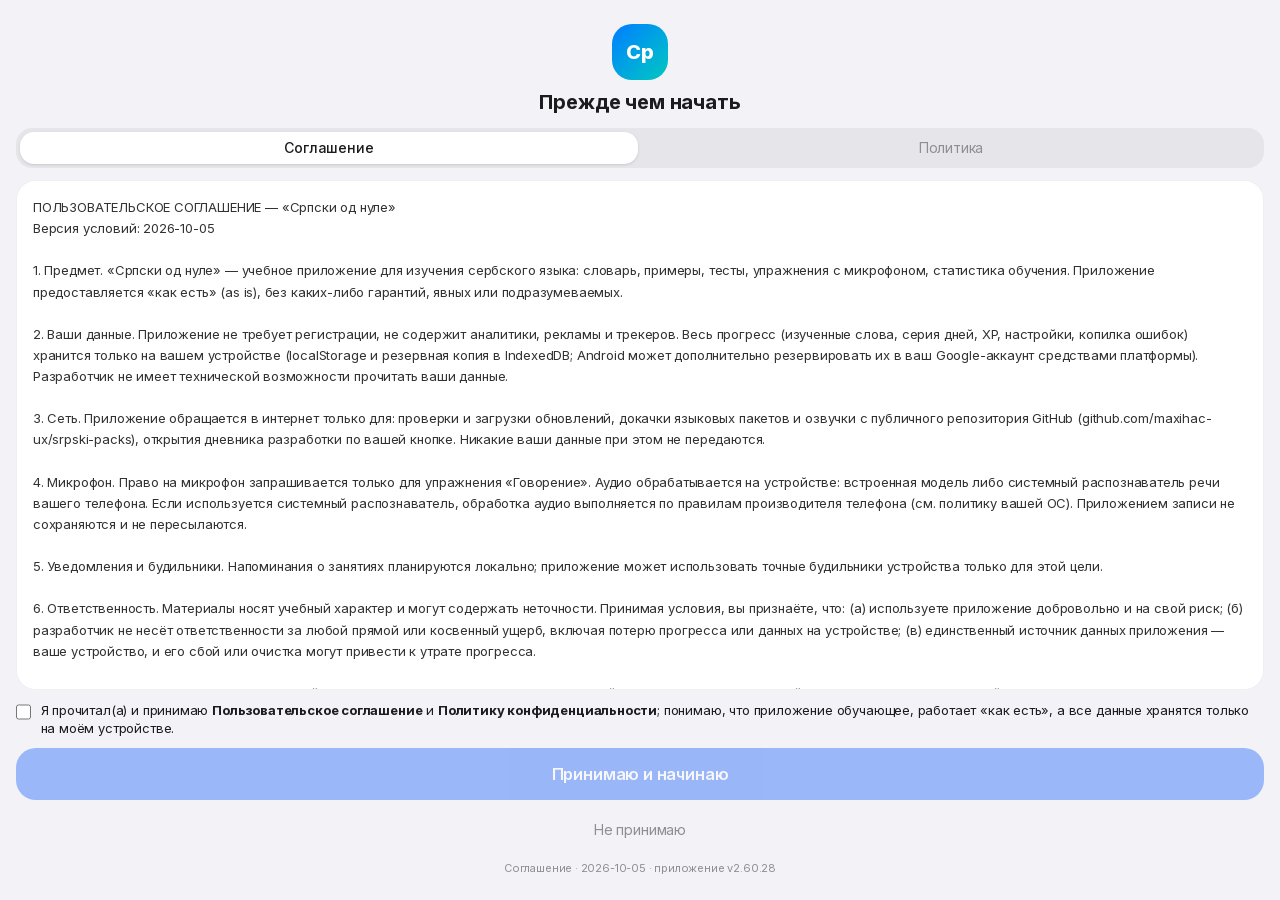
==== commit 00caffc4: "web: экспорт 2.60.28/521 — №57 (ретраи обновлений при обрыве сети, честная причина сбоя в журнале; п" ====
--- a/index.html
+++ b/index.html
@@ -1 +1 @@
-<!DOCTYPE html><!--w_08q4NyJvczXsFR00q0X--><html lang="ru"><head><script src="/core.js"></script><meta charSet="utf-8"/><meta name="viewport" content="width=device-width, initial-scale=1, viewport-fit=cover"/><link rel="preload" href="/_next/static/media/83afe278b6a6bb3c-s.p.3a6ba036.woff2" as="font" crossorigin="" type="font/woff2"/><link rel="preload" href="/_next/static/media/9c72aa0f40e4eef8-s.p.18a48cbc.woff2" as="font" crossorigin="" type="font/woff2"/><link rel="stylesheet" href="/_next/static/chunks/fa57aa5c4d4382da.css" data-precedence="next"/><link rel="stylesheet" href="/_next/static/chunks/3eb5ca131b425777.css" data-precedence="next"/><link rel="preload" as="script" fetchPriority="low" href="/_next/static/chunks/e7fd00182ce2ff9a.js"/><script src="/_next/static/chunks/771dedee3f5e1621.js" async=""></script><script src="/_next/static/chunks/4790e6193dad7587.js" async=""></script><script src="/_next/static/chunks/turbopack-d7e057b972ac6b3d.js" async=""></script><script src="/_next/static/chunks/d02e7901da866a81.js" async=""></script><script src="/_next/static/chunks/5591ed0baed94843.js" async=""></script><script src="/_next/static/chunks/f795227749618145.js" async=""></script><script src="/_next/static/chunks/bd3dc915c942781d.js" async=""></script><script src="/_next/static/chunks/ac0b221e6a3bfb80.js" async=""></script><script src="/_next/static/chunks/a0edd85860e8d057.js" async=""></script><script src="/_next/static/chunks/f355c57f071954d3.js" async=""></script><script src="/_next/static/chunks/afbcabed994797c7.js" async=""></script><meta name="next-size-adjust" content=""/><meta name="theme-color" media="(prefers-color-scheme: light)" content="#f2f2f7"/><meta name="theme-color" media="(prefers-color-scheme: dark)" content="#000000"/><title>Српски од нуле — учим сербский с нуля</title><meta name="description" content="Интерактивный курс сербского языка: словарь на 5001 слово, урок дня, интервальные повторения, тесты и сохранение прогресса."/><link rel="manifest" href="/manifest.webmanifest"/><meta name="keywords" content="сербский язык,изучение сербского,словарь,интервальные повторения"/><meta name="mobile-web-app-capable" content="yes"/><meta name="apple-mobile-web-app-title" content="Српски од нуле"/><meta name="apple-mobile-web-app-status-bar-style" content="default"/><link rel="icon" href="/pwa-192.png" sizes="192x192" type="image/png"/><link rel="apple-touch-icon" href="/apple-touch-icon.png" sizes="180x180" type="image/png"/><script src="/_next/static/chunks/a6dad97d9634a72d.js" noModule=""></script></head><body class="inter_a21f69b3-module___5Pz8a__variable antialiased bg-background text-foreground font-sans"><div hidden=""><!--$--><!--/$--></div><script>(function(){try{if(!('serviceWorker' in navigator)||!window.isSecureContext)return;var n=!!(window.Capacitor&&window.Capacitor.isNativePlatform&&window.Capacitor.isNativePlatform());var r=function(){navigator.serviceWorker.register('/sw.js?mode='+(n?'native':'web')).catch(function(){})};r()}catch(e){}})();</script><script>((a,b,c,d,e,f,g,h)=>{let i=document.documentElement,j=["light","dark"];function k(b){var c;(Array.isArray(a)?a:[a]).forEach(a=>{let c="class"===a,d=c&&f?e.map(a=>f[a]||a):e;c?(i.classList.remove(...d),i.classList.add(f&&f[b]?f[b]:b)):i.setAttribute(a,b)}),c=b,h&&j.includes(c)&&(i.style.colorScheme=c)}if(d)k(d);else try{let a=localStorage.getItem(b)||c,d=g&&"system"===a?window.matchMedia("(prefers-color-scheme: dark)").matches?"dark":"light":a;k(d)}catch(a){}})("class","theme","light",null,["light","dark"],null,false,true)</script><!--$--><!--/$--><section aria-label="Notifications alt+T" tabindex="-1" aria-live="polite" aria-relevant="additions text" aria-atomic="false" data-react-aria-top-layer="true"></section><script src="/_next/static/chunks/e7fd00182ce2ff9a.js" id="_R_" async=""></script><script>(self.__next_f=self.__next_f||[]).push([0])</script><script>self.__next_f.push([1,"1:\"$Sreact.fragment\"\n2:I[27423,[\"/_next/static/chunks/d02e7901da866a81.js\",\"/_next/static/chunks/5591ed0baed94843.js\"],\"ThemeProvider\"]\n3:I[39756,[\"/_next/static/chunks/f795227749618145.js\"],\"default\"]\n4:I[37457,[\"/_next/static/chunks/f795227749618145.js\"],\"default\"]\n5:I[13354,[\"/_next/static/chunks/d02e7901da866a81.js\",\"/_next/static/chunks/5591ed0baed94843.js\"],\"Toaster\"]\n6:I[47257,[\"/_next/static/chunks/f795227749618145.js\"],\"ClientPageRoot\"]\n7:I[52683,[\"/_next/static/chunks/d02e7901da866a81.js\",\"/_next/static/chunks/5591ed0baed94843.js\",\"/_next/static/chunks/bd3dc915c942781d.js\",\"/_next/static/chunks/ac0b221e6a3bfb80.js\",\"/_next/static/chunks/a0edd85860e8d057.js\",\"/_next/static/chunks/f355c57f071954d3.js\",\"/_next/static/chunks/afbcabed994797c7.js\"],\"default\"]\na:I[97367,[\"/_next/static/chunks/f795227749618145.js\"],\"OutletBoundary\"]\nb:\"$Sreact.suspense\"\nd:I[97367,[\"/_next/static/chunks/f795227749618145.js\"],\"ViewportBoundary\"]\nf:I[97367,[\"/_next/static/chunks/f795227749618145.js\"],\"MetadataBoundary\"]\n11:I[68027,[\"/_next/static/chunks/f795227749618145.js\"],\"default\"]\n:HL[\"/_next/static/chunks/fa57aa5c4d4382da.css\",\"style\"]\n:HL[\"/_next/static/chunks/3eb5ca131b425777.css\",\"style\"]\n:HL[\"/_next/static/media/83afe278b6a6bb3c-s.p.3a6ba036.woff2\",\"font\",{\"crossOrigin\":\"\",\"type\":\"font/woff2\"}]\n:HL[\"/_next/static/media/9c72aa0f40e4eef8-s.p.18a48cbc.woff2\",\"font\",{\"crossOrigin\":\"\",\"type\":\"font/woff2\"}]\n"])</script><script>self.__next_f.push([1,"0:{\"P\":null,\"b\":\"w_08q4NyJvczXsFR00q0X\",\"c\":[\"\",\"\"],\"q\":\"\",\"i\":false,\"f\":[[[\"\",{\"children\":[\"__PAGE__\",{}]},\"$undefined\",\"$undefined\",true],[[\"$\",\"$1\",\"c\",{\"children\":[[[\"$\",\"link\",\"0\",{\"rel\":\"stylesheet\",\"href\":\"/_next/static/chunks/fa57aa5c4d4382da.css\",\"precedence\":\"next\",\"crossOrigin\":\"$undefined\",\"nonce\":\"$undefined\"}],[\"$\",\"link\",\"1\",{\"rel\":\"stylesheet\",\"href\":\"/_next/static/chunks/3eb5ca131b425777.css\",\"precedence\":\"next\",\"crossOrigin\":\"$undefined\",\"nonce\":\"$undefined\"}],[\"$\",\"script\",\"script-0\",{\"src\":\"/_next/static/chunks/d02e7901da866a81.js\",\"async\":true,\"nonce\":\"$undefined\"}],[\"$\",\"script\",\"script-1\",{\"src\":\"/_next/static/chunks/5591ed0baed94843.js\",\"async\":true,\"nonce\":\"$undefined\"}]],[\"$\",\"html\",null,{\"lang\":\"ru\",\"suppressHydrationWarning\":true,\"children\":[\"$\",\"body\",null,{\"className\":\"inter_a21f69b3-module___5Pz8a__variable antialiased bg-background text-foreground font-sans\",\"children\":[[\"$\",\"script\",null,{\"dangerouslySetInnerHTML\":{\"__html\":\"(function(){try{if(!('serviceWorker' in navigator)||!window.isSecureContext)return;var n=!!(window.Capacitor\u0026\u0026window.Capacitor.isNativePlatform\u0026\u0026window.Capacitor.isNativePlatform());var r=function(){navigator.serviceWorker.register('/sw.js?mode='+(n?'native':'web')).catch(function(){})};r()}catch(e){}})();\"}}],[\"$\",\"$L2\",null,{\"attribute\":\"class\",\"defaultTheme\":\"light\",\"enableSystem\":false,\"disableTransitionOnChange\":true,\"children\":[[\"$\",\"$L3\",null,{\"parallelRouterKey\":\"children\",\"error\":\"$undefined\",\"errorStyles\":\"$undefined\",\"errorScripts\":\"$undefined\",\"template\":[\"$\",\"$L4\",null,{}],\"templateStyles\":\"$undefined\",\"templateScripts\":\"$undefined\",\"notFound\":[[[\"$\",\"title\",null,{\"children\":\"404: This page could not be found.\"}],[\"$\",\"div\",null,{\"style\":{\"fontFamily\":\"system-ui,\\\"Segoe UI\\\",Roboto,Helvetica,Arial,sans-serif,\\\"Apple Color Emoji\\\",\\\"Segoe UI Emoji\\\"\",\"height\":\"100vh\",\"textAlign\":\"center\",\"display\":\"flex\",\"flexDirection\":\"column\",\"alignItems\":\"center\",\"justifyContent\":\"center\"},\"children\":[\"$\",\"div\",null,{\"children\":[[\"$\",\"style\",null,{\"dangerouslySetInnerHTML\":{\"__html\":\"body{color:#000;background:#fff;margin:0}.next-error-h1{border-right:1px solid rgba(0,0,0,.3)}@media (prefers-color-scheme:dark){body{color:#fff;background:#000}.next-error-h1{border-right:1px solid rgba(255,255,255,.3)}}\"}}],[\"$\",\"h1\",null,{\"className\":\"next-error-h1\",\"style\":{\"display\":\"inline-block\",\"margin\":\"0 20px 0 0\",\"padding\":\"0 23px 0 0\",\"fontSize\":24,\"fontWeight\":500,\"verticalAlign\":\"top\",\"lineHeight\":\"49px\"},\"children\":404}],[\"$\",\"div\",null,{\"style\":{\"display\":\"inline-block\"},\"children\":[\"$\",\"h2\",null,{\"style\":{\"fontSize\":14,\"fontWeight\":400,\"lineHeight\":\"49px\",\"margin\":0},\"children\":\"This page could not be found.\"}]}]]}]}]],[]],\"forbidden\":\"$undefined\",\"unauthorized\":\"$undefined\"}],[\"$\",\"$L5\",null,{\"position\":\"top-center\",\"richColors\":true}]]}]]}]}]]}],{\"children\":[[\"$\",\"$1\",\"c\",{\"children\":[[\"$\",\"$L6\",null,{\"Component\":\"$7\",\"serverProvidedParams\":{\"searchParams\":{},\"params\":{},\"promises\":[\"$@8\",\"$@9\"]}}],[[\"$\",\"script\",\"script-0\",{\"src\":\"/_next/static/chunks/bd3dc915c942781d.js\",\"async\":true,\"nonce\":\"$undefined\"}],[\"$\",\"script\",\"script-1\",{\"src\":\"/_next/static/chunks/ac0b221e6a3bfb80.js\",\"async\":true,\"nonce\":\"$undefined\"}],[\"$\",\"script\",\"script-2\",{\"src\":\"/_next/static/chunks/a0edd85860e8d057.js\",\"async\":true,\"nonce\":\"$undefined\"}],[\"$\",\"script\",\"script-3\",{\"src\":\"/_next/static/chunks/f355c57f071954d3.js\",\"async\":true,\"nonce\":\"$undefined\"}],[\"$\",\"script\",\"script-4\",{\"src\":\"/_next/static/chunks/afbcabed994797c7.js\",\"async\":true,\"nonce\":\"$undefined\"}]],[\"$\",\"$La\",null,{\"children\":[\"$\",\"$b\",null,{\"name\":\"Next.MetadataOutlet\",\"children\":\"$@c\"}]}]]}],{},null,false,false]},null,false,false],[\"$\",\"$1\",\"h\",{\"children\":[null,[\"$\",\"$Ld\",null,{\"children\":\"$Le\"}],[\"$\",\"div\",null,{\"hidden\":true,\"children\":[\"$\",\"$Lf\",null,{\"children\":[\"$\",\"$b\",null,{\"name\":\"Next.Metadata\",\"children\":\"$L10\"}]}]}],[\"$\",\"meta\",null,{\"name\":\"next-size-adjust\",\"content\":\"\"}]]}],false]],\"m\":\"$undefined\",\"G\":[\"$11\",[]],\"S\":true}\n"])</script><script>self.__next_f.push([1,"8:{}\n9:\"$0:f:0:1:1:children:0:props:children:0:props:serverProvidedParams:params\"\n"])</script><script>self.__next_f.push([1,"e:[[\"$\",\"meta\",\"0\",{\"charSet\":\"utf-8\"}],[\"$\",\"meta\",\"1\",{\"name\":\"viewport\",\"content\":\"width=device-width, initial-scale=1, viewport-fit=cover\"}],[\"$\",\"meta\",\"2\",{\"name\":\"theme-color\",\"media\":\"(prefers-color-scheme: light)\",\"content\":\"#f2f2f7\"}],[\"$\",\"meta\",\"3\",{\"name\":\"theme-color\",\"media\":\"(prefers-color-scheme: dark)\",\"content\":\"#000000\"}]]\n"])</script><script>self.__next_f.push([1,"12:I[27201,[\"/_next/static/chunks/f795227749618145.js\"],\"IconMark\"]\nc:null\n10:[[\"$\",\"title\",\"0\",{\"children\":\"Српски од нуле — учим сербский с нуля\"}],[\"$\",\"meta\",\"1\",{\"name\":\"description\",\"content\":\"Интерактивный курс сербского языка: словарь на 5001 слово, урок дня, интервальные повторения, тесты и сохранение прогресса.\"}],[\"$\",\"link\",\"2\",{\"rel\":\"manifest\",\"href\":\"/manifest.webmanifest\",\"crossOrigin\":\"$undefined\"}],[\"$\",\"meta\",\"3\",{\"name\":\"keywords\",\"content\":\"сербский язык,изучение сербского,словарь,интервальные повторения\"}],[\"$\",\"meta\",\"4\",{\"name\":\"mobile-web-app-capable\",\"content\":\"yes\"}],[\"$\",\"meta\",\"5\",{\"name\":\"apple-mobile-web-app-title\",\"content\":\"Српски од нуле\"}],[\"$\",\"meta\",\"6\",{\"name\":\"apple-mobile-web-app-status-bar-style\",\"content\":\"default\"}],[\"$\",\"link\",\"7\",{\"rel\":\"icon\",\"href\":\"/pwa-192.png\",\"sizes\":\"192x192\",\"type\":\"image/png\"}],[\"$\",\"link\",\"8\",{\"rel\":\"apple-touch-icon\",\"href\":\"/apple-touch-icon.png\",\"sizes\":\"180x180\",\"type\":\"image/png\"}],[\"$\",\"$L12\",\"9\",{}]]\n"])</script></body></html>+<!DOCTYPE html><!--N0TJ_UXF5N4xf65HOF1eW--><html lang="ru"><head><script src="/core.js"></script><meta charSet="utf-8"/><meta name="viewport" content="width=device-width, initial-scale=1, viewport-fit=cover"/><link rel="preload" href="/_next/static/media/83afe278b6a6bb3c-s.p.3a6ba036.woff2" as="font" crossorigin="" type="font/woff2"/><link rel="preload" href="/_next/static/media/9c72aa0f40e4eef8-s.p.18a48cbc.woff2" as="font" crossorigin="" type="font/woff2"/><link rel="stylesheet" href="/_next/static/chunks/fa57aa5c4d4382da.css" data-precedence="next"/><link rel="stylesheet" href="/_next/static/chunks/3eb5ca131b425777.css" data-precedence="next"/><link rel="preload" as="script" fetchPriority="low" href="/_next/static/chunks/e7fd00182ce2ff9a.js"/><script src="/_next/static/chunks/771dedee3f5e1621.js" async=""></script><script src="/_next/static/chunks/4790e6193dad7587.js" async=""></script><script src="/_next/static/chunks/turbopack-d7e057b972ac6b3d.js" async=""></script><script src="/_next/static/chunks/d02e7901da866a81.js" async=""></script><script src="/_next/static/chunks/5591ed0baed94843.js" async=""></script><script src="/_next/static/chunks/f795227749618145.js" async=""></script><script src="/_next/static/chunks/bd3dc915c942781d.js" async=""></script><script src="/_next/static/chunks/ac0b221e6a3bfb80.js" async=""></script><script src="/_next/static/chunks/0261ed76fdf084ab.js" async=""></script><script src="/_next/static/chunks/b2c9944a239a4f47.js" async=""></script><script src="/_next/static/chunks/afbcabed994797c7.js" async=""></script><meta name="next-size-adjust" content=""/><meta name="theme-color" media="(prefers-color-scheme: light)" content="#f2f2f7"/><meta name="theme-color" media="(prefers-color-scheme: dark)" content="#000000"/><title>Српски од нуле — учим сербский с нуля</title><meta name="description" content="Интерактивный курс сербского языка: словарь на 5001 слово, урок дня, интервальные повторения, тесты и сохранение прогресса."/><link rel="manifest" href="/manifest.webmanifest"/><meta name="keywords" content="сербский язык,изучение сербского,словарь,интервальные повторения"/><meta name="mobile-web-app-capable" content="yes"/><meta name="apple-mobile-web-app-title" content="Српски од нуле"/><meta name="apple-mobile-web-app-status-bar-style" content="default"/><link rel="icon" href="/pwa-192.png" sizes="192x192" type="image/png"/><link rel="apple-touch-icon" href="/apple-touch-icon.png" sizes="180x180" type="image/png"/><script src="/_next/static/chunks/a6dad97d9634a72d.js" noModule=""></script></head><body class="inter_a21f69b3-module___5Pz8a__variable antialiased bg-background text-foreground font-sans"><div hidden=""><!--$--><!--/$--></div><script>(function(){try{if(!('serviceWorker' in navigator)||!window.isSecureContext)return;var n=!!(window.Capacitor&&window.Capacitor.isNativePlatform&&window.Capacitor.isNativePlatform());var r=function(){navigator.serviceWorker.register('/sw.js?mode='+(n?'native':'web')).catch(function(){})};r()}catch(e){}})();</script><script>((a,b,c,d,e,f,g,h)=>{let i=document.documentElement,j=["light","dark"];function k(b){var c;(Array.isArray(a)?a:[a]).forEach(a=>{let c="class"===a,d=c&&f?e.map(a=>f[a]||a):e;c?(i.classList.remove(...d),i.classList.add(f&&f[b]?f[b]:b)):i.setAttribute(a,b)}),c=b,h&&j.includes(c)&&(i.style.colorScheme=c)}if(d)k(d);else try{let a=localStorage.getItem(b)||c,d=g&&"system"===a?window.matchMedia("(prefers-color-scheme: dark)").matches?"dark":"light":a;k(d)}catch(a){}})("class","theme","light",null,["light","dark"],null,false,true)</script><!--$--><!--/$--><section aria-label="Notifications alt+T" tabindex="-1" aria-live="polite" aria-relevant="additions text" aria-atomic="false" data-react-aria-top-layer="true"></section><script src="/_next/static/chunks/e7fd00182ce2ff9a.js" id="_R_" async=""></script><script>(self.__next_f=self.__next_f||[]).push([0])</script><script>self.__next_f.push([1,"1:\"$Sreact.fragment\"\n2:I[27423,[\"/_next/static/chunks/d02e7901da866a81.js\",\"/_next/static/chunks/5591ed0baed94843.js\"],\"ThemeProvider\"]\n3:I[39756,[\"/_next/static/chunks/f795227749618145.js\"],\"default\"]\n4:I[37457,[\"/_next/static/chunks/f795227749618145.js\"],\"default\"]\n5:I[13354,[\"/_next/static/chunks/d02e7901da866a81.js\",\"/_next/static/chunks/5591ed0baed94843.js\"],\"Toaster\"]\n6:I[47257,[\"/_next/static/chunks/f795227749618145.js\"],\"ClientPageRoot\"]\n7:I[52683,[\"/_next/static/chunks/d02e7901da866a81.js\",\"/_next/static/chunks/5591ed0baed94843.js\",\"/_next/static/chunks/bd3dc915c942781d.js\",\"/_next/static/chunks/ac0b221e6a3bfb80.js\",\"/_next/static/chunks/0261ed76fdf084ab.js\",\"/_next/static/chunks/b2c9944a239a4f47.js\",\"/_next/static/chunks/afbcabed994797c7.js\"],\"default\"]\na:I[97367,[\"/_next/static/chunks/f795227749618145.js\"],\"OutletBoundary\"]\nb:\"$Sreact.suspense\"\nd:I[97367,[\"/_next/static/chunks/f795227749618145.js\"],\"ViewportBoundary\"]\nf:I[97367,[\"/_next/static/chunks/f795227749618145.js\"],\"MetadataBoundary\"]\n11:I[68027,[\"/_next/static/chunks/f795227749618145.js\"],\"default\"]\n:HL[\"/_next/static/chunks/fa57aa5c4d4382da.css\",\"style\"]\n:HL[\"/_next/static/chunks/3eb5ca131b425777.css\",\"style\"]\n:HL[\"/_next/static/media/83afe278b6a6bb3c-s.p.3a6ba036.woff2\",\"font\",{\"crossOrigin\":\"\",\"type\":\"font/woff2\"}]\n:HL[\"/_next/static/media/9c72aa0f40e4eef8-s.p.18a48cbc.woff2\",\"font\",{\"crossOrigin\":\"\",\"type\":\"font/woff2\"}]\n"])</script><script>self.__next_f.push([1,"0:{\"P\":null,\"b\":\"N0TJ_UXF5N4xf65HOF1eW\",\"c\":[\"\",\"\"],\"q\":\"\",\"i\":false,\"f\":[[[\"\",{\"children\":[\"__PAGE__\",{}]},\"$undefined\",\"$undefined\",true],[[\"$\",\"$1\",\"c\",{\"children\":[[[\"$\",\"link\",\"0\",{\"rel\":\"stylesheet\",\"href\":\"/_next/static/chunks/fa57aa5c4d4382da.css\",\"precedence\":\"next\",\"crossOrigin\":\"$undefined\",\"nonce\":\"$undefined\"}],[\"$\",\"link\",\"1\",{\"rel\":\"stylesheet\",\"href\":\"/_next/static/chunks/3eb5ca131b425777.css\",\"precedence\":\"next\",\"crossOrigin\":\"$undefined\",\"nonce\":\"$undefined\"}],[\"$\",\"script\",\"script-0\",{\"src\":\"/_next/static/chunks/d02e7901da866a81.js\",\"async\":true,\"nonce\":\"$undefined\"}],[\"$\",\"script\",\"script-1\",{\"src\":\"/_next/static/chunks/5591ed0baed94843.js\",\"async\":true,\"nonce\":\"$undefined\"}]],[\"$\",\"html\",null,{\"lang\":\"ru\",\"suppressHydrationWarning\":true,\"children\":[\"$\",\"body\",null,{\"className\":\"inter_a21f69b3-module___5Pz8a__variable antialiased bg-background text-foreground font-sans\",\"children\":[[\"$\",\"script\",null,{\"dangerouslySetInnerHTML\":{\"__html\":\"(function(){try{if(!('serviceWorker' in navigator)||!window.isSecureContext)return;var n=!!(window.Capacitor\u0026\u0026window.Capacitor.isNativePlatform\u0026\u0026window.Capacitor.isNativePlatform());var r=function(){navigator.serviceWorker.register('/sw.js?mode='+(n?'native':'web')).catch(function(){})};r()}catch(e){}})();\"}}],[\"$\",\"$L2\",null,{\"attribute\":\"class\",\"defaultTheme\":\"light\",\"enableSystem\":false,\"disableTransitionOnChange\":true,\"children\":[[\"$\",\"$L3\",null,{\"parallelRouterKey\":\"children\",\"error\":\"$undefined\",\"errorStyles\":\"$undefined\",\"errorScripts\":\"$undefined\",\"template\":[\"$\",\"$L4\",null,{}],\"templateStyles\":\"$undefined\",\"templateScripts\":\"$undefined\",\"notFound\":[[[\"$\",\"title\",null,{\"children\":\"404: This page could not be found.\"}],[\"$\",\"div\",null,{\"style\":{\"fontFamily\":\"system-ui,\\\"Segoe UI\\\",Roboto,Helvetica,Arial,sans-serif,\\\"Apple Color Emoji\\\",\\\"Segoe UI Emoji\\\"\",\"height\":\"100vh\",\"textAlign\":\"center\",\"display\":\"flex\",\"flexDirection\":\"column\",\"alignItems\":\"center\",\"justifyContent\":\"center\"},\"children\":[\"$\",\"div\",null,{\"children\":[[\"$\",\"style\",null,{\"dangerouslySetInnerHTML\":{\"__html\":\"body{color:#000;background:#fff;margin:0}.next-error-h1{border-right:1px solid rgba(0,0,0,.3)}@media (prefers-color-scheme:dark){body{color:#fff;background:#000}.next-error-h1{border-right:1px solid rgba(255,255,255,.3)}}\"}}],[\"$\",\"h1\",null,{\"className\":\"next-error-h1\",\"style\":{\"display\":\"inline-block\",\"margin\":\"0 20px 0 0\",\"padding\":\"0 23px 0 0\",\"fontSize\":24,\"fontWeight\":500,\"verticalAlign\":\"top\",\"lineHeight\":\"49px\"},\"children\":404}],[\"$\",\"div\",null,{\"style\":{\"display\":\"inline-block\"},\"children\":[\"$\",\"h2\",null,{\"style\":{\"fontSize\":14,\"fontWeight\":400,\"lineHeight\":\"49px\",\"margin\":0},\"children\":\"This page could not be found.\"}]}]]}]}]],[]],\"forbidden\":\"$undefined\",\"unauthorized\":\"$undefined\"}],[\"$\",\"$L5\",null,{\"position\":\"top-center\",\"richColors\":true}]]}]]}]}]]}],{\"children\":[[\"$\",\"$1\",\"c\",{\"children\":[[\"$\",\"$L6\",null,{\"Component\":\"$7\",\"serverProvidedParams\":{\"searchParams\":{},\"params\":{},\"promises\":[\"$@8\",\"$@9\"]}}],[[\"$\",\"script\",\"script-0\",{\"src\":\"/_next/static/chunks/bd3dc915c942781d.js\",\"async\":true,\"nonce\":\"$undefined\"}],[\"$\",\"script\",\"script-1\",{\"src\":\"/_next/static/chunks/ac0b221e6a3bfb80.js\",\"async\":true,\"nonce\":\"$undefined\"}],[\"$\",\"script\",\"script-2\",{\"src\":\"/_next/static/chunks/0261ed76fdf084ab.js\",\"async\":true,\"nonce\":\"$undefined\"}],[\"$\",\"script\",\"script-3\",{\"src\":\"/_next/static/chunks/b2c9944a239a4f47.js\",\"async\":true,\"nonce\":\"$undefined\"}],[\"$\",\"script\",\"script-4\",{\"src\":\"/_next/static/chunks/afbcabed994797c7.js\",\"async\":true,\"nonce\":\"$undefined\"}]],[\"$\",\"$La\",null,{\"children\":[\"$\",\"$b\",null,{\"name\":\"Next.MetadataOutlet\",\"children\":\"$@c\"}]}]]}],{},null,false,false]},null,false,false],[\"$\",\"$1\",\"h\",{\"children\":[null,[\"$\",\"$Ld\",null,{\"children\":\"$Le\"}],[\"$\",\"div\",null,{\"hidden\":true,\"children\":[\"$\",\"$Lf\",null,{\"children\":[\"$\",\"$b\",null,{\"name\":\"Next.Metadata\",\"children\":\"$L10\"}]}]}],[\"$\",\"meta\",null,{\"name\":\"next-size-adjust\",\"content\":\"\"}]]}],false]],\"m\":\"$undefined\",\"G\":[\"$11\",[]],\"S\":true}\n"])</script><script>self.__next_f.push([1,"8:{}\n9:\"$0:f:0:1:1:children:0:props:children:0:props:serverProvidedParams:params\"\n"])</script><script>self.__next_f.push([1,"e:[[\"$\",\"meta\",\"0\",{\"charSet\":\"utf-8\"}],[\"$\",\"meta\",\"1\",{\"name\":\"viewport\",\"content\":\"width=device-width, initial-scale=1, viewport-fit=cover\"}],[\"$\",\"meta\",\"2\",{\"name\":\"theme-color\",\"media\":\"(prefers-color-scheme: light)\",\"content\":\"#f2f2f7\"}],[\"$\",\"meta\",\"3\",{\"name\":\"theme-color\",\"media\":\"(prefers-color-scheme: dark)\",\"content\":\"#000000\"}]]\n"])</script><script>self.__next_f.push([1,"12:I[27201,[\"/_next/static/chunks/f795227749618145.js\"],\"IconMark\"]\nc:null\n10:[[\"$\",\"title\",\"0\",{\"children\":\"Српски од нуле — учим сербский с нуля\"}],[\"$\",\"meta\",\"1\",{\"name\":\"description\",\"content\":\"Интерактивный курс сербского языка: словарь на 5001 слово, урок дня, интервальные повторения, тесты и сохранение прогресса.\"}],[\"$\",\"link\",\"2\",{\"rel\":\"manifest\",\"href\":\"/manifest.webmanifest\",\"crossOrigin\":\"$undefined\"}],[\"$\",\"meta\",\"3\",{\"name\":\"keywords\",\"content\":\"сербский язык,изучение сербского,словарь,интервальные повторения\"}],[\"$\",\"meta\",\"4\",{\"name\":\"mobile-web-app-capable\",\"content\":\"yes\"}],[\"$\",\"meta\",\"5\",{\"name\":\"apple-mobile-web-app-title\",\"content\":\"Српски од нуле\"}],[\"$\",\"meta\",\"6\",{\"name\":\"apple-mobile-web-app-status-bar-style\",\"content\":\"default\"}],[\"$\",\"link\",\"7\",{\"rel\":\"icon\",\"href\":\"/pwa-192.png\",\"sizes\":\"192x192\",\"type\":\"image/png\"}],[\"$\",\"link\",\"8\",{\"rel\":\"apple-touch-icon\",\"href\":\"/apple-touch-icon.png\",\"sizes\":\"180x180\",\"type\":\"image/png\"}],[\"$\",\"$L12\",\"9\",{}]]\n"])</script></body></html>
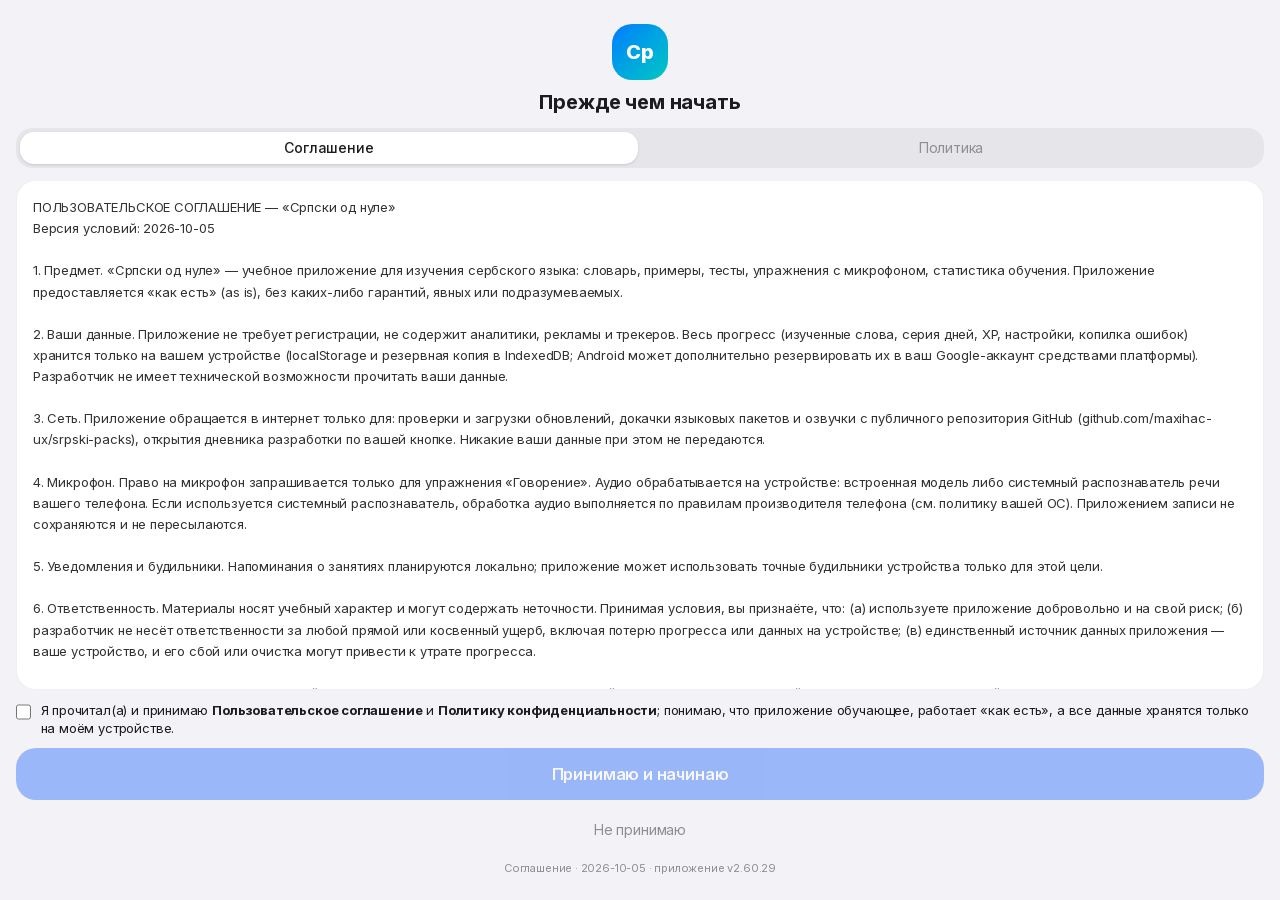
==== commit 23394521: "web: экспорт 2.60.29/522 — №58 (навигация настроек: «Автопроизношение» в «Обучение», обновления и сб" ====
--- a/index.html
+++ b/index.html
@@ -1 +1 @@
-<!DOCTYPE html><!--N0TJ_UXF5N4xf65HOF1eW--><html lang="ru"><head><script src="/core.js"></script><meta charSet="utf-8"/><meta name="viewport" content="width=device-width, initial-scale=1, viewport-fit=cover"/><link rel="preload" href="/_next/static/media/83afe278b6a6bb3c-s.p.3a6ba036.woff2" as="font" crossorigin="" type="font/woff2"/><link rel="preload" href="/_next/static/media/9c72aa0f40e4eef8-s.p.18a48cbc.woff2" as="font" crossorigin="" type="font/woff2"/><link rel="stylesheet" href="/_next/static/chunks/fa57aa5c4d4382da.css" data-precedence="next"/><link rel="stylesheet" href="/_next/static/chunks/3eb5ca131b425777.css" data-precedence="next"/><link rel="preload" as="script" fetchPriority="low" href="/_next/static/chunks/e7fd00182ce2ff9a.js"/><script src="/_next/static/chunks/771dedee3f5e1621.js" async=""></script><script src="/_next/static/chunks/4790e6193dad7587.js" async=""></script><script src="/_next/static/chunks/turbopack-d7e057b972ac6b3d.js" async=""></script><script src="/_next/static/chunks/d02e7901da866a81.js" async=""></script><script src="/_next/static/chunks/5591ed0baed94843.js" async=""></script><script src="/_next/static/chunks/f795227749618145.js" async=""></script><script src="/_next/static/chunks/bd3dc915c942781d.js" async=""></script><script src="/_next/static/chunks/ac0b221e6a3bfb80.js" async=""></script><script src="/_next/static/chunks/0261ed76fdf084ab.js" async=""></script><script src="/_next/static/chunks/b2c9944a239a4f47.js" async=""></script><script src="/_next/static/chunks/afbcabed994797c7.js" async=""></script><meta name="next-size-adjust" content=""/><meta name="theme-color" media="(prefers-color-scheme: light)" content="#f2f2f7"/><meta name="theme-color" media="(prefers-color-scheme: dark)" content="#000000"/><title>Српски од нуле — учим сербский с нуля</title><meta name="description" content="Интерактивный курс сербского языка: словарь на 5001 слово, урок дня, интервальные повторения, тесты и сохранение прогресса."/><link rel="manifest" href="/manifest.webmanifest"/><meta name="keywords" content="сербский язык,изучение сербского,словарь,интервальные повторения"/><meta name="mobile-web-app-capable" content="yes"/><meta name="apple-mobile-web-app-title" content="Српски од нуле"/><meta name="apple-mobile-web-app-status-bar-style" content="default"/><link rel="icon" href="/pwa-192.png" sizes="192x192" type="image/png"/><link rel="apple-touch-icon" href="/apple-touch-icon.png" sizes="180x180" type="image/png"/><script src="/_next/static/chunks/a6dad97d9634a72d.js" noModule=""></script></head><body class="inter_a21f69b3-module___5Pz8a__variable antialiased bg-background text-foreground font-sans"><div hidden=""><!--$--><!--/$--></div><script>(function(){try{if(!('serviceWorker' in navigator)||!window.isSecureContext)return;var n=!!(window.Capacitor&&window.Capacitor.isNativePlatform&&window.Capacitor.isNativePlatform());var r=function(){navigator.serviceWorker.register('/sw.js?mode='+(n?'native':'web')).catch(function(){})};r()}catch(e){}})();</script><script>((a,b,c,d,e,f,g,h)=>{let i=document.documentElement,j=["light","dark"];function k(b){var c;(Array.isArray(a)?a:[a]).forEach(a=>{let c="class"===a,d=c&&f?e.map(a=>f[a]||a):e;c?(i.classList.remove(...d),i.classList.add(f&&f[b]?f[b]:b)):i.setAttribute(a,b)}),c=b,h&&j.includes(c)&&(i.style.colorScheme=c)}if(d)k(d);else try{let a=localStorage.getItem(b)||c,d=g&&"system"===a?window.matchMedia("(prefers-color-scheme: dark)").matches?"dark":"light":a;k(d)}catch(a){}})("class","theme","light",null,["light","dark"],null,false,true)</script><!--$--><!--/$--><section aria-label="Notifications alt+T" tabindex="-1" aria-live="polite" aria-relevant="additions text" aria-atomic="false" data-react-aria-top-layer="true"></section><script src="/_next/static/chunks/e7fd00182ce2ff9a.js" id="_R_" async=""></script><script>(self.__next_f=self.__next_f||[]).push([0])</script><script>self.__next_f.push([1,"1:\"$Sreact.fragment\"\n2:I[27423,[\"/_next/static/chunks/d02e7901da866a81.js\",\"/_next/static/chunks/5591ed0baed94843.js\"],\"ThemeProvider\"]\n3:I[39756,[\"/_next/static/chunks/f795227749618145.js\"],\"default\"]\n4:I[37457,[\"/_next/static/chunks/f795227749618145.js\"],\"default\"]\n5:I[13354,[\"/_next/static/chunks/d02e7901da866a81.js\",\"/_next/static/chunks/5591ed0baed94843.js\"],\"Toaster\"]\n6:I[47257,[\"/_next/static/chunks/f795227749618145.js\"],\"ClientPageRoot\"]\n7:I[52683,[\"/_next/static/chunks/d02e7901da866a81.js\",\"/_next/static/chunks/5591ed0baed94843.js\",\"/_next/static/chunks/bd3dc915c942781d.js\",\"/_next/static/chunks/ac0b221e6a3bfb80.js\",\"/_next/static/chunks/0261ed76fdf084ab.js\",\"/_next/static/chunks/b2c9944a239a4f47.js\",\"/_next/static/chunks/afbcabed994797c7.js\"],\"default\"]\na:I[97367,[\"/_next/static/chunks/f795227749618145.js\"],\"OutletBoundary\"]\nb:\"$Sreact.suspense\"\nd:I[97367,[\"/_next/static/chunks/f795227749618145.js\"],\"ViewportBoundary\"]\nf:I[97367,[\"/_next/static/chunks/f795227749618145.js\"],\"MetadataBoundary\"]\n11:I[68027,[\"/_next/static/chunks/f795227749618145.js\"],\"default\"]\n:HL[\"/_next/static/chunks/fa57aa5c4d4382da.css\",\"style\"]\n:HL[\"/_next/static/chunks/3eb5ca131b425777.css\",\"style\"]\n:HL[\"/_next/static/media/83afe278b6a6bb3c-s.p.3a6ba036.woff2\",\"font\",{\"crossOrigin\":\"\",\"type\":\"font/woff2\"}]\n:HL[\"/_next/static/media/9c72aa0f40e4eef8-s.p.18a48cbc.woff2\",\"font\",{\"crossOrigin\":\"\",\"type\":\"font/woff2\"}]\n"])</script><script>self.__next_f.push([1,"0:{\"P\":null,\"b\":\"N0TJ_UXF5N4xf65HOF1eW\",\"c\":[\"\",\"\"],\"q\":\"\",\"i\":false,\"f\":[[[\"\",{\"children\":[\"__PAGE__\",{}]},\"$undefined\",\"$undefined\",true],[[\"$\",\"$1\",\"c\",{\"children\":[[[\"$\",\"link\",\"0\",{\"rel\":\"stylesheet\",\"href\":\"/_next/static/chunks/fa57aa5c4d4382da.css\",\"precedence\":\"next\",\"crossOrigin\":\"$undefined\",\"nonce\":\"$undefined\"}],[\"$\",\"link\",\"1\",{\"rel\":\"stylesheet\",\"href\":\"/_next/static/chunks/3eb5ca131b425777.css\",\"precedence\":\"next\",\"crossOrigin\":\"$undefined\",\"nonce\":\"$undefined\"}],[\"$\",\"script\",\"script-0\",{\"src\":\"/_next/static/chunks/d02e7901da866a81.js\",\"async\":true,\"nonce\":\"$undefined\"}],[\"$\",\"script\",\"script-1\",{\"src\":\"/_next/static/chunks/5591ed0baed94843.js\",\"async\":true,\"nonce\":\"$undefined\"}]],[\"$\",\"html\",null,{\"lang\":\"ru\",\"suppressHydrationWarning\":true,\"children\":[\"$\",\"body\",null,{\"className\":\"inter_a21f69b3-module___5Pz8a__variable antialiased bg-background text-foreground font-sans\",\"children\":[[\"$\",\"script\",null,{\"dangerouslySetInnerHTML\":{\"__html\":\"(function(){try{if(!('serviceWorker' in navigator)||!window.isSecureContext)return;var n=!!(window.Capacitor\u0026\u0026window.Capacitor.isNativePlatform\u0026\u0026window.Capacitor.isNativePlatform());var r=function(){navigator.serviceWorker.register('/sw.js?mode='+(n?'native':'web')).catch(function(){})};r()}catch(e){}})();\"}}],[\"$\",\"$L2\",null,{\"attribute\":\"class\",\"defaultTheme\":\"light\",\"enableSystem\":false,\"disableTransitionOnChange\":true,\"children\":[[\"$\",\"$L3\",null,{\"parallelRouterKey\":\"children\",\"error\":\"$undefined\",\"errorStyles\":\"$undefined\",\"errorScripts\":\"$undefined\",\"template\":[\"$\",\"$L4\",null,{}],\"templateStyles\":\"$undefined\",\"templateScripts\":\"$undefined\",\"notFound\":[[[\"$\",\"title\",null,{\"children\":\"404: This page could not be found.\"}],[\"$\",\"div\",null,{\"style\":{\"fontFamily\":\"system-ui,\\\"Segoe UI\\\",Roboto,Helvetica,Arial,sans-serif,\\\"Apple Color Emoji\\\",\\\"Segoe UI Emoji\\\"\",\"height\":\"100vh\",\"textAlign\":\"center\",\"display\":\"flex\",\"flexDirection\":\"column\",\"alignItems\":\"center\",\"justifyContent\":\"center\"},\"children\":[\"$\",\"div\",null,{\"children\":[[\"$\",\"style\",null,{\"dangerouslySetInnerHTML\":{\"__html\":\"body{color:#000;background:#fff;margin:0}.next-error-h1{border-right:1px solid rgba(0,0,0,.3)}@media (prefers-color-scheme:dark){body{color:#fff;background:#000}.next-error-h1{border-right:1px solid rgba(255,255,255,.3)}}\"}}],[\"$\",\"h1\",null,{\"className\":\"next-error-h1\",\"style\":{\"display\":\"inline-block\",\"margin\":\"0 20px 0 0\",\"padding\":\"0 23px 0 0\",\"fontSize\":24,\"fontWeight\":500,\"verticalAlign\":\"top\",\"lineHeight\":\"49px\"},\"children\":404}],[\"$\",\"div\",null,{\"style\":{\"display\":\"inline-block\"},\"children\":[\"$\",\"h2\",null,{\"style\":{\"fontSize\":14,\"fontWeight\":400,\"lineHeight\":\"49px\",\"margin\":0},\"children\":\"This page could not be found.\"}]}]]}]}]],[]],\"forbidden\":\"$undefined\",\"unauthorized\":\"$undefined\"}],[\"$\",\"$L5\",null,{\"position\":\"top-center\",\"richColors\":true}]]}]]}]}]]}],{\"children\":[[\"$\",\"$1\",\"c\",{\"children\":[[\"$\",\"$L6\",null,{\"Component\":\"$7\",\"serverProvidedParams\":{\"searchParams\":{},\"params\":{},\"promises\":[\"$@8\",\"$@9\"]}}],[[\"$\",\"script\",\"script-0\",{\"src\":\"/_next/static/chunks/bd3dc915c942781d.js\",\"async\":true,\"nonce\":\"$undefined\"}],[\"$\",\"script\",\"script-1\",{\"src\":\"/_next/static/chunks/ac0b221e6a3bfb80.js\",\"async\":true,\"nonce\":\"$undefined\"}],[\"$\",\"script\",\"script-2\",{\"src\":\"/_next/static/chunks/0261ed76fdf084ab.js\",\"async\":true,\"nonce\":\"$undefined\"}],[\"$\",\"script\",\"script-3\",{\"src\":\"/_next/static/chunks/b2c9944a239a4f47.js\",\"async\":true,\"nonce\":\"$undefined\"}],[\"$\",\"script\",\"script-4\",{\"src\":\"/_next/static/chunks/afbcabed994797c7.js\",\"async\":true,\"nonce\":\"$undefined\"}]],[\"$\",\"$La\",null,{\"children\":[\"$\",\"$b\",null,{\"name\":\"Next.MetadataOutlet\",\"children\":\"$@c\"}]}]]}],{},null,false,false]},null,false,false],[\"$\",\"$1\",\"h\",{\"children\":[null,[\"$\",\"$Ld\",null,{\"children\":\"$Le\"}],[\"$\",\"div\",null,{\"hidden\":true,\"children\":[\"$\",\"$Lf\",null,{\"children\":[\"$\",\"$b\",null,{\"name\":\"Next.Metadata\",\"children\":\"$L10\"}]}]}],[\"$\",\"meta\",null,{\"name\":\"next-size-adjust\",\"content\":\"\"}]]}],false]],\"m\":\"$undefined\",\"G\":[\"$11\",[]],\"S\":true}\n"])</script><script>self.__next_f.push([1,"8:{}\n9:\"$0:f:0:1:1:children:0:props:children:0:props:serverProvidedParams:params\"\n"])</script><script>self.__next_f.push([1,"e:[[\"$\",\"meta\",\"0\",{\"charSet\":\"utf-8\"}],[\"$\",\"meta\",\"1\",{\"name\":\"viewport\",\"content\":\"width=device-width, initial-scale=1, viewport-fit=cover\"}],[\"$\",\"meta\",\"2\",{\"name\":\"theme-color\",\"media\":\"(prefers-color-scheme: light)\",\"content\":\"#f2f2f7\"}],[\"$\",\"meta\",\"3\",{\"name\":\"theme-color\",\"media\":\"(prefers-color-scheme: dark)\",\"content\":\"#000000\"}]]\n"])</script><script>self.__next_f.push([1,"12:I[27201,[\"/_next/static/chunks/f795227749618145.js\"],\"IconMark\"]\nc:null\n10:[[\"$\",\"title\",\"0\",{\"children\":\"Српски од нуле — учим сербский с нуля\"}],[\"$\",\"meta\",\"1\",{\"name\":\"description\",\"content\":\"Интерактивный курс сербского языка: словарь на 5001 слово, урок дня, интервальные повторения, тесты и сохранение прогресса.\"}],[\"$\",\"link\",\"2\",{\"rel\":\"manifest\",\"href\":\"/manifest.webmanifest\",\"crossOrigin\":\"$undefined\"}],[\"$\",\"meta\",\"3\",{\"name\":\"keywords\",\"content\":\"сербский язык,изучение сербского,словарь,интервальные повторения\"}],[\"$\",\"meta\",\"4\",{\"name\":\"mobile-web-app-capable\",\"content\":\"yes\"}],[\"$\",\"meta\",\"5\",{\"name\":\"apple-mobile-web-app-title\",\"content\":\"Српски од нуле\"}],[\"$\",\"meta\",\"6\",{\"name\":\"apple-mobile-web-app-status-bar-style\",\"content\":\"default\"}],[\"$\",\"link\",\"7\",{\"rel\":\"icon\",\"href\":\"/pwa-192.png\",\"sizes\":\"192x192\",\"type\":\"image/png\"}],[\"$\",\"link\",\"8\",{\"rel\":\"apple-touch-icon\",\"href\":\"/apple-touch-icon.png\",\"sizes\":\"180x180\",\"type\":\"image/png\"}],[\"$\",\"$L12\",\"9\",{}]]\n"])</script></body></html>+<!DOCTYPE html><!--FoIDfX2tn8bPmAZtWwF36--><html lang="ru"><head><script src="/core.js"></script><meta charSet="utf-8"/><meta name="viewport" content="width=device-width, initial-scale=1, viewport-fit=cover"/><link rel="preload" href="/_next/static/media/83afe278b6a6bb3c-s.p.3a6ba036.woff2" as="font" crossorigin="" type="font/woff2"/><link rel="preload" href="/_next/static/media/9c72aa0f40e4eef8-s.p.18a48cbc.woff2" as="font" crossorigin="" type="font/woff2"/><link rel="stylesheet" href="/_next/static/chunks/fa57aa5c4d4382da.css" data-precedence="next"/><link rel="stylesheet" href="/_next/static/chunks/3eb5ca131b425777.css" data-precedence="next"/><link rel="preload" as="script" fetchPriority="low" href="/_next/static/chunks/e7fd00182ce2ff9a.js"/><script src="/_next/static/chunks/771dedee3f5e1621.js" async=""></script><script src="/_next/static/chunks/4790e6193dad7587.js" async=""></script><script src="/_next/static/chunks/turbopack-d7e057b972ac6b3d.js" async=""></script><script src="/_next/static/chunks/d02e7901da866a81.js" async=""></script><script src="/_next/static/chunks/5591ed0baed94843.js" async=""></script><script src="/_next/static/chunks/f795227749618145.js" async=""></script><script src="/_next/static/chunks/bd3dc915c942781d.js" async=""></script><script src="/_next/static/chunks/ac0b221e6a3bfb80.js" async=""></script><script src="/_next/static/chunks/fc5deb5d975db6ae.js" async=""></script><script src="/_next/static/chunks/141391f4caaa6bb4.js" async=""></script><script src="/_next/static/chunks/afbcabed994797c7.js" async=""></script><meta name="next-size-adjust" content=""/><meta name="theme-color" media="(prefers-color-scheme: light)" content="#f2f2f7"/><meta name="theme-color" media="(prefers-color-scheme: dark)" content="#000000"/><title>Српски од нуле — учим сербский с нуля</title><meta name="description" content="Интерактивный курс сербского языка: словарь на 5001 слово, урок дня, интервальные повторения, тесты и сохранение прогресса."/><link rel="manifest" href="/manifest.webmanifest"/><meta name="keywords" content="сербский язык,изучение сербского,словарь,интервальные повторения"/><meta name="mobile-web-app-capable" content="yes"/><meta name="apple-mobile-web-app-title" content="Српски од нуле"/><meta name="apple-mobile-web-app-status-bar-style" content="default"/><link rel="icon" href="/pwa-192.png" sizes="192x192" type="image/png"/><link rel="apple-touch-icon" href="/apple-touch-icon.png" sizes="180x180" type="image/png"/><script src="/_next/static/chunks/a6dad97d9634a72d.js" noModule=""></script></head><body class="inter_a21f69b3-module___5Pz8a__variable antialiased bg-background text-foreground font-sans"><div hidden=""><!--$--><!--/$--></div><script>(function(){try{if(!('serviceWorker' in navigator)||!window.isSecureContext)return;var n=!!(window.Capacitor&&window.Capacitor.isNativePlatform&&window.Capacitor.isNativePlatform());var r=function(){navigator.serviceWorker.register('/sw.js?mode='+(n?'native':'web')).catch(function(){})};r()}catch(e){}})();</script><script>((a,b,c,d,e,f,g,h)=>{let i=document.documentElement,j=["light","dark"];function k(b){var c;(Array.isArray(a)?a:[a]).forEach(a=>{let c="class"===a,d=c&&f?e.map(a=>f[a]||a):e;c?(i.classList.remove(...d),i.classList.add(f&&f[b]?f[b]:b)):i.setAttribute(a,b)}),c=b,h&&j.includes(c)&&(i.style.colorScheme=c)}if(d)k(d);else try{let a=localStorage.getItem(b)||c,d=g&&"system"===a?window.matchMedia("(prefers-color-scheme: dark)").matches?"dark":"light":a;k(d)}catch(a){}})("class","theme","light",null,["light","dark"],null,false,true)</script><!--$--><!--/$--><section aria-label="Notifications alt+T" tabindex="-1" aria-live="polite" aria-relevant="additions text" aria-atomic="false" data-react-aria-top-layer="true"></section><script src="/_next/static/chunks/e7fd00182ce2ff9a.js" id="_R_" async=""></script><script>(self.__next_f=self.__next_f||[]).push([0])</script><script>self.__next_f.push([1,"1:\"$Sreact.fragment\"\n2:I[27423,[\"/_next/static/chunks/d02e7901da866a81.js\",\"/_next/static/chunks/5591ed0baed94843.js\"],\"ThemeProvider\"]\n3:I[39756,[\"/_next/static/chunks/f795227749618145.js\"],\"default\"]\n4:I[37457,[\"/_next/static/chunks/f795227749618145.js\"],\"default\"]\n5:I[13354,[\"/_next/static/chunks/d02e7901da866a81.js\",\"/_next/static/chunks/5591ed0baed94843.js\"],\"Toaster\"]\n6:I[47257,[\"/_next/static/chunks/f795227749618145.js\"],\"ClientPageRoot\"]\n7:I[52683,[\"/_next/static/chunks/d02e7901da866a81.js\",\"/_next/static/chunks/5591ed0baed94843.js\",\"/_next/static/chunks/bd3dc915c942781d.js\",\"/_next/static/chunks/ac0b221e6a3bfb80.js\",\"/_next/static/chunks/fc5deb5d975db6ae.js\",\"/_next/static/chunks/141391f4caaa6bb4.js\",\"/_next/static/chunks/afbcabed994797c7.js\"],\"default\"]\na:I[97367,[\"/_next/static/chunks/f795227749618145.js\"],\"OutletBoundary\"]\nb:\"$Sreact.suspense\"\nd:I[97367,[\"/_next/static/chunks/f795227749618145.js\"],\"ViewportBoundary\"]\nf:I[97367,[\"/_next/static/chunks/f795227749618145.js\"],\"MetadataBoundary\"]\n11:I[68027,[\"/_next/static/chunks/f795227749618145.js\"],\"default\"]\n:HL[\"/_next/static/chunks/fa57aa5c4d4382da.css\",\"style\"]\n:HL[\"/_next/static/chunks/3eb5ca131b425777.css\",\"style\"]\n:HL[\"/_next/static/media/83afe278b6a6bb3c-s.p.3a6ba036.woff2\",\"font\",{\"crossOrigin\":\"\",\"type\":\"font/woff2\"}]\n:HL[\"/_next/static/media/9c72aa0f40e4eef8-s.p.18a48cbc.woff2\",\"font\",{\"crossOrigin\":\"\",\"type\":\"font/woff2\"}]\n"])</script><script>self.__next_f.push([1,"0:{\"P\":null,\"b\":\"FoIDfX2tn8bPmAZtWwF36\",\"c\":[\"\",\"\"],\"q\":\"\",\"i\":false,\"f\":[[[\"\",{\"children\":[\"__PAGE__\",{}]},\"$undefined\",\"$undefined\",true],[[\"$\",\"$1\",\"c\",{\"children\":[[[\"$\",\"link\",\"0\",{\"rel\":\"stylesheet\",\"href\":\"/_next/static/chunks/fa57aa5c4d4382da.css\",\"precedence\":\"next\",\"crossOrigin\":\"$undefined\",\"nonce\":\"$undefined\"}],[\"$\",\"link\",\"1\",{\"rel\":\"stylesheet\",\"href\":\"/_next/static/chunks/3eb5ca131b425777.css\",\"precedence\":\"next\",\"crossOrigin\":\"$undefined\",\"nonce\":\"$undefined\"}],[\"$\",\"script\",\"script-0\",{\"src\":\"/_next/static/chunks/d02e7901da866a81.js\",\"async\":true,\"nonce\":\"$undefined\"}],[\"$\",\"script\",\"script-1\",{\"src\":\"/_next/static/chunks/5591ed0baed94843.js\",\"async\":true,\"nonce\":\"$undefined\"}]],[\"$\",\"html\",null,{\"lang\":\"ru\",\"suppressHydrationWarning\":true,\"children\":[\"$\",\"body\",null,{\"className\":\"inter_a21f69b3-module___5Pz8a__variable antialiased bg-background text-foreground font-sans\",\"children\":[[\"$\",\"script\",null,{\"dangerouslySetInnerHTML\":{\"__html\":\"(function(){try{if(!('serviceWorker' in navigator)||!window.isSecureContext)return;var n=!!(window.Capacitor\u0026\u0026window.Capacitor.isNativePlatform\u0026\u0026window.Capacitor.isNativePlatform());var r=function(){navigator.serviceWorker.register('/sw.js?mode='+(n?'native':'web')).catch(function(){})};r()}catch(e){}})();\"}}],[\"$\",\"$L2\",null,{\"attribute\":\"class\",\"defaultTheme\":\"light\",\"enableSystem\":false,\"disableTransitionOnChange\":true,\"children\":[[\"$\",\"$L3\",null,{\"parallelRouterKey\":\"children\",\"error\":\"$undefined\",\"errorStyles\":\"$undefined\",\"errorScripts\":\"$undefined\",\"template\":[\"$\",\"$L4\",null,{}],\"templateStyles\":\"$undefined\",\"templateScripts\":\"$undefined\",\"notFound\":[[[\"$\",\"title\",null,{\"children\":\"404: This page could not be found.\"}],[\"$\",\"div\",null,{\"style\":{\"fontFamily\":\"system-ui,\\\"Segoe UI\\\",Roboto,Helvetica,Arial,sans-serif,\\\"Apple Color Emoji\\\",\\\"Segoe UI Emoji\\\"\",\"height\":\"100vh\",\"textAlign\":\"center\",\"display\":\"flex\",\"flexDirection\":\"column\",\"alignItems\":\"center\",\"justifyContent\":\"center\"},\"children\":[\"$\",\"div\",null,{\"children\":[[\"$\",\"style\",null,{\"dangerouslySetInnerHTML\":{\"__html\":\"body{color:#000;background:#fff;margin:0}.next-error-h1{border-right:1px solid rgba(0,0,0,.3)}@media (prefers-color-scheme:dark){body{color:#fff;background:#000}.next-error-h1{border-right:1px solid rgba(255,255,255,.3)}}\"}}],[\"$\",\"h1\",null,{\"className\":\"next-error-h1\",\"style\":{\"display\":\"inline-block\",\"margin\":\"0 20px 0 0\",\"padding\":\"0 23px 0 0\",\"fontSize\":24,\"fontWeight\":500,\"verticalAlign\":\"top\",\"lineHeight\":\"49px\"},\"children\":404}],[\"$\",\"div\",null,{\"style\":{\"display\":\"inline-block\"},\"children\":[\"$\",\"h2\",null,{\"style\":{\"fontSize\":14,\"fontWeight\":400,\"lineHeight\":\"49px\",\"margin\":0},\"children\":\"This page could not be found.\"}]}]]}]}]],[]],\"forbidden\":\"$undefined\",\"unauthorized\":\"$undefined\"}],[\"$\",\"$L5\",null,{\"position\":\"top-center\",\"richColors\":true}]]}]]}]}]]}],{\"children\":[[\"$\",\"$1\",\"c\",{\"children\":[[\"$\",\"$L6\",null,{\"Component\":\"$7\",\"serverProvidedParams\":{\"searchParams\":{},\"params\":{},\"promises\":[\"$@8\",\"$@9\"]}}],[[\"$\",\"script\",\"script-0\",{\"src\":\"/_next/static/chunks/bd3dc915c942781d.js\",\"async\":true,\"nonce\":\"$undefined\"}],[\"$\",\"script\",\"script-1\",{\"src\":\"/_next/static/chunks/ac0b221e6a3bfb80.js\",\"async\":true,\"nonce\":\"$undefined\"}],[\"$\",\"script\",\"script-2\",{\"src\":\"/_next/static/chunks/fc5deb5d975db6ae.js\",\"async\":true,\"nonce\":\"$undefined\"}],[\"$\",\"script\",\"script-3\",{\"src\":\"/_next/static/chunks/141391f4caaa6bb4.js\",\"async\":true,\"nonce\":\"$undefined\"}],[\"$\",\"script\",\"script-4\",{\"src\":\"/_next/static/chunks/afbcabed994797c7.js\",\"async\":true,\"nonce\":\"$undefined\"}]],[\"$\",\"$La\",null,{\"children\":[\"$\",\"$b\",null,{\"name\":\"Next.MetadataOutlet\",\"children\":\"$@c\"}]}]]}],{},null,false,false]},null,false,false],[\"$\",\"$1\",\"h\",{\"children\":[null,[\"$\",\"$Ld\",null,{\"children\":\"$Le\"}],[\"$\",\"div\",null,{\"hidden\":true,\"children\":[\"$\",\"$Lf\",null,{\"children\":[\"$\",\"$b\",null,{\"name\":\"Next.Metadata\",\"children\":\"$L10\"}]}]}],[\"$\",\"meta\",null,{\"name\":\"next-size-adjust\",\"content\":\"\"}]]}],false]],\"m\":\"$undefined\",\"G\":[\"$11\",[]],\"S\":true}\n"])</script><script>self.__next_f.push([1,"8:{}\n9:\"$0:f:0:1:1:children:0:props:children:0:props:serverProvidedParams:params\"\n"])</script><script>self.__next_f.push([1,"e:[[\"$\",\"meta\",\"0\",{\"charSet\":\"utf-8\"}],[\"$\",\"meta\",\"1\",{\"name\":\"viewport\",\"content\":\"width=device-width, initial-scale=1, viewport-fit=cover\"}],[\"$\",\"meta\",\"2\",{\"name\":\"theme-color\",\"media\":\"(prefers-color-scheme: light)\",\"content\":\"#f2f2f7\"}],[\"$\",\"meta\",\"3\",{\"name\":\"theme-color\",\"media\":\"(prefers-color-scheme: dark)\",\"content\":\"#000000\"}]]\n"])</script><script>self.__next_f.push([1,"12:I[27201,[\"/_next/static/chunks/f795227749618145.js\"],\"IconMark\"]\nc:null\n10:[[\"$\",\"title\",\"0\",{\"children\":\"Српски од нуле — учим сербский с нуля\"}],[\"$\",\"meta\",\"1\",{\"name\":\"description\",\"content\":\"Интерактивный курс сербского языка: словарь на 5001 слово, урок дня, интервальные повторения, тесты и сохранение прогресса.\"}],[\"$\",\"link\",\"2\",{\"rel\":\"manifest\",\"href\":\"/manifest.webmanifest\",\"crossOrigin\":\"$undefined\"}],[\"$\",\"meta\",\"3\",{\"name\":\"keywords\",\"content\":\"сербский язык,изучение сербского,словарь,интервальные повторения\"}],[\"$\",\"meta\",\"4\",{\"name\":\"mobile-web-app-capable\",\"content\":\"yes\"}],[\"$\",\"meta\",\"5\",{\"name\":\"apple-mobile-web-app-title\",\"content\":\"Српски од нуле\"}],[\"$\",\"meta\",\"6\",{\"name\":\"apple-mobile-web-app-status-bar-style\",\"content\":\"default\"}],[\"$\",\"link\",\"7\",{\"rel\":\"icon\",\"href\":\"/pwa-192.png\",\"sizes\":\"192x192\",\"type\":\"image/png\"}],[\"$\",\"link\",\"8\",{\"rel\":\"apple-touch-icon\",\"href\":\"/apple-touch-icon.png\",\"sizes\":\"180x180\",\"type\":\"image/png\"}],[\"$\",\"$L12\",\"9\",{}]]\n"])</script></body></html>
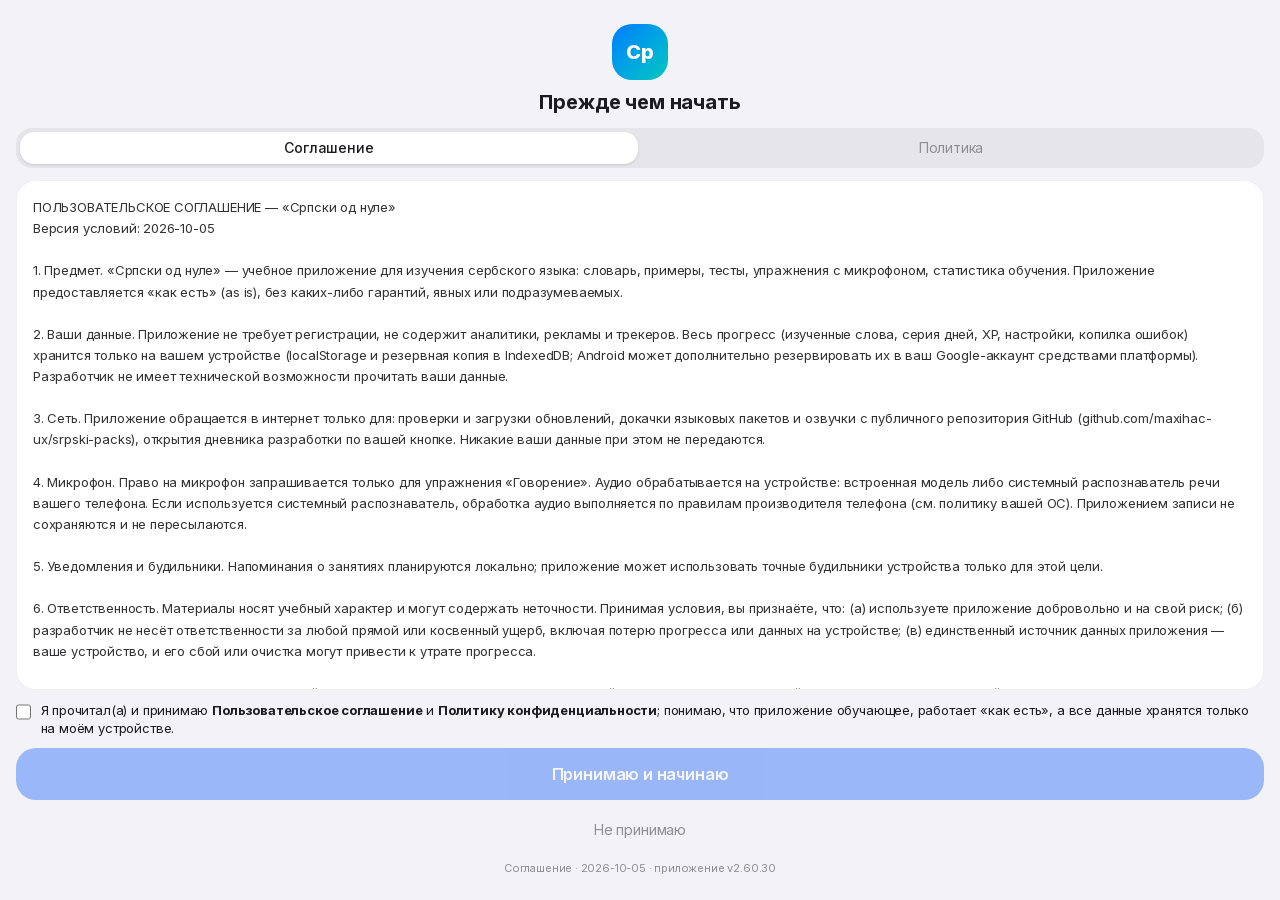
==== commit f4e48323: "web: экспорт 2.60.30/523 — №58-хотфикс (слот-канал: слои снова в git + зеркало jsDelivr↔raw в обе ст" ====
--- a/index.html
+++ b/index.html
@@ -1 +1 @@
-<!DOCTYPE html><!--FoIDfX2tn8bPmAZtWwF36--><html lang="ru"><head><script src="/core.js"></script><meta charSet="utf-8"/><meta name="viewport" content="width=device-width, initial-scale=1, viewport-fit=cover"/><link rel="preload" href="/_next/static/media/83afe278b6a6bb3c-s.p.3a6ba036.woff2" as="font" crossorigin="" type="font/woff2"/><link rel="preload" href="/_next/static/media/9c72aa0f40e4eef8-s.p.18a48cbc.woff2" as="font" crossorigin="" type="font/woff2"/><link rel="stylesheet" href="/_next/static/chunks/fa57aa5c4d4382da.css" data-precedence="next"/><link rel="stylesheet" href="/_next/static/chunks/3eb5ca131b425777.css" data-precedence="next"/><link rel="preload" as="script" fetchPriority="low" href="/_next/static/chunks/e7fd00182ce2ff9a.js"/><script src="/_next/static/chunks/771dedee3f5e1621.js" async=""></script><script src="/_next/static/chunks/4790e6193dad7587.js" async=""></script><script src="/_next/static/chunks/turbopack-d7e057b972ac6b3d.js" async=""></script><script src="/_next/static/chunks/d02e7901da866a81.js" async=""></script><script src="/_next/static/chunks/5591ed0baed94843.js" async=""></script><script src="/_next/static/chunks/f795227749618145.js" async=""></script><script src="/_next/static/chunks/bd3dc915c942781d.js" async=""></script><script src="/_next/static/chunks/ac0b221e6a3bfb80.js" async=""></script><script src="/_next/static/chunks/fc5deb5d975db6ae.js" async=""></script><script src="/_next/static/chunks/141391f4caaa6bb4.js" async=""></script><script src="/_next/static/chunks/afbcabed994797c7.js" async=""></script><meta name="next-size-adjust" content=""/><meta name="theme-color" media="(prefers-color-scheme: light)" content="#f2f2f7"/><meta name="theme-color" media="(prefers-color-scheme: dark)" content="#000000"/><title>Српски од нуле — учим сербский с нуля</title><meta name="description" content="Интерактивный курс сербского языка: словарь на 5001 слово, урок дня, интервальные повторения, тесты и сохранение прогресса."/><link rel="manifest" href="/manifest.webmanifest"/><meta name="keywords" content="сербский язык,изучение сербского,словарь,интервальные повторения"/><meta name="mobile-web-app-capable" content="yes"/><meta name="apple-mobile-web-app-title" content="Српски од нуле"/><meta name="apple-mobile-web-app-status-bar-style" content="default"/><link rel="icon" href="/pwa-192.png" sizes="192x192" type="image/png"/><link rel="apple-touch-icon" href="/apple-touch-icon.png" sizes="180x180" type="image/png"/><script src="/_next/static/chunks/a6dad97d9634a72d.js" noModule=""></script></head><body class="inter_a21f69b3-module___5Pz8a__variable antialiased bg-background text-foreground font-sans"><div hidden=""><!--$--><!--/$--></div><script>(function(){try{if(!('serviceWorker' in navigator)||!window.isSecureContext)return;var n=!!(window.Capacitor&&window.Capacitor.isNativePlatform&&window.Capacitor.isNativePlatform());var r=function(){navigator.serviceWorker.register('/sw.js?mode='+(n?'native':'web')).catch(function(){})};r()}catch(e){}})();</script><script>((a,b,c,d,e,f,g,h)=>{let i=document.documentElement,j=["light","dark"];function k(b){var c;(Array.isArray(a)?a:[a]).forEach(a=>{let c="class"===a,d=c&&f?e.map(a=>f[a]||a):e;c?(i.classList.remove(...d),i.classList.add(f&&f[b]?f[b]:b)):i.setAttribute(a,b)}),c=b,h&&j.includes(c)&&(i.style.colorScheme=c)}if(d)k(d);else try{let a=localStorage.getItem(b)||c,d=g&&"system"===a?window.matchMedia("(prefers-color-scheme: dark)").matches?"dark":"light":a;k(d)}catch(a){}})("class","theme","light",null,["light","dark"],null,false,true)</script><!--$--><!--/$--><section aria-label="Notifications alt+T" tabindex="-1" aria-live="polite" aria-relevant="additions text" aria-atomic="false" data-react-aria-top-layer="true"></section><script src="/_next/static/chunks/e7fd00182ce2ff9a.js" id="_R_" async=""></script><script>(self.__next_f=self.__next_f||[]).push([0])</script><script>self.__next_f.push([1,"1:\"$Sreact.fragment\"\n2:I[27423,[\"/_next/static/chunks/d02e7901da866a81.js\",\"/_next/static/chunks/5591ed0baed94843.js\"],\"ThemeProvider\"]\n3:I[39756,[\"/_next/static/chunks/f795227749618145.js\"],\"default\"]\n4:I[37457,[\"/_next/static/chunks/f795227749618145.js\"],\"default\"]\n5:I[13354,[\"/_next/static/chunks/d02e7901da866a81.js\",\"/_next/static/chunks/5591ed0baed94843.js\"],\"Toaster\"]\n6:I[47257,[\"/_next/static/chunks/f795227749618145.js\"],\"ClientPageRoot\"]\n7:I[52683,[\"/_next/static/chunks/d02e7901da866a81.js\",\"/_next/static/chunks/5591ed0baed94843.js\",\"/_next/static/chunks/bd3dc915c942781d.js\",\"/_next/static/chunks/ac0b221e6a3bfb80.js\",\"/_next/static/chunks/fc5deb5d975db6ae.js\",\"/_next/static/chunks/141391f4caaa6bb4.js\",\"/_next/static/chunks/afbcabed994797c7.js\"],\"default\"]\na:I[97367,[\"/_next/static/chunks/f795227749618145.js\"],\"OutletBoundary\"]\nb:\"$Sreact.suspense\"\nd:I[97367,[\"/_next/static/chunks/f795227749618145.js\"],\"ViewportBoundary\"]\nf:I[97367,[\"/_next/static/chunks/f795227749618145.js\"],\"MetadataBoundary\"]\n11:I[68027,[\"/_next/static/chunks/f795227749618145.js\"],\"default\"]\n:HL[\"/_next/static/chunks/fa57aa5c4d4382da.css\",\"style\"]\n:HL[\"/_next/static/chunks/3eb5ca131b425777.css\",\"style\"]\n:HL[\"/_next/static/media/83afe278b6a6bb3c-s.p.3a6ba036.woff2\",\"font\",{\"crossOrigin\":\"\",\"type\":\"font/woff2\"}]\n:HL[\"/_next/static/media/9c72aa0f40e4eef8-s.p.18a48cbc.woff2\",\"font\",{\"crossOrigin\":\"\",\"type\":\"font/woff2\"}]\n"])</script><script>self.__next_f.push([1,"0:{\"P\":null,\"b\":\"FoIDfX2tn8bPmAZtWwF36\",\"c\":[\"\",\"\"],\"q\":\"\",\"i\":false,\"f\":[[[\"\",{\"children\":[\"__PAGE__\",{}]},\"$undefined\",\"$undefined\",true],[[\"$\",\"$1\",\"c\",{\"children\":[[[\"$\",\"link\",\"0\",{\"rel\":\"stylesheet\",\"href\":\"/_next/static/chunks/fa57aa5c4d4382da.css\",\"precedence\":\"next\",\"crossOrigin\":\"$undefined\",\"nonce\":\"$undefined\"}],[\"$\",\"link\",\"1\",{\"rel\":\"stylesheet\",\"href\":\"/_next/static/chunks/3eb5ca131b425777.css\",\"precedence\":\"next\",\"crossOrigin\":\"$undefined\",\"nonce\":\"$undefined\"}],[\"$\",\"script\",\"script-0\",{\"src\":\"/_next/static/chunks/d02e7901da866a81.js\",\"async\":true,\"nonce\":\"$undefined\"}],[\"$\",\"script\",\"script-1\",{\"src\":\"/_next/static/chunks/5591ed0baed94843.js\",\"async\":true,\"nonce\":\"$undefined\"}]],[\"$\",\"html\",null,{\"lang\":\"ru\",\"suppressHydrationWarning\":true,\"children\":[\"$\",\"body\",null,{\"className\":\"inter_a21f69b3-module___5Pz8a__variable antialiased bg-background text-foreground font-sans\",\"children\":[[\"$\",\"script\",null,{\"dangerouslySetInnerHTML\":{\"__html\":\"(function(){try{if(!('serviceWorker' in navigator)||!window.isSecureContext)return;var n=!!(window.Capacitor\u0026\u0026window.Capacitor.isNativePlatform\u0026\u0026window.Capacitor.isNativePlatform());var r=function(){navigator.serviceWorker.register('/sw.js?mode='+(n?'native':'web')).catch(function(){})};r()}catch(e){}})();\"}}],[\"$\",\"$L2\",null,{\"attribute\":\"class\",\"defaultTheme\":\"light\",\"enableSystem\":false,\"disableTransitionOnChange\":true,\"children\":[[\"$\",\"$L3\",null,{\"parallelRouterKey\":\"children\",\"error\":\"$undefined\",\"errorStyles\":\"$undefined\",\"errorScripts\":\"$undefined\",\"template\":[\"$\",\"$L4\",null,{}],\"templateStyles\":\"$undefined\",\"templateScripts\":\"$undefined\",\"notFound\":[[[\"$\",\"title\",null,{\"children\":\"404: This page could not be found.\"}],[\"$\",\"div\",null,{\"style\":{\"fontFamily\":\"system-ui,\\\"Segoe UI\\\",Roboto,Helvetica,Arial,sans-serif,\\\"Apple Color Emoji\\\",\\\"Segoe UI Emoji\\\"\",\"height\":\"100vh\",\"textAlign\":\"center\",\"display\":\"flex\",\"flexDirection\":\"column\",\"alignItems\":\"center\",\"justifyContent\":\"center\"},\"children\":[\"$\",\"div\",null,{\"children\":[[\"$\",\"style\",null,{\"dangerouslySetInnerHTML\":{\"__html\":\"body{color:#000;background:#fff;margin:0}.next-error-h1{border-right:1px solid rgba(0,0,0,.3)}@media (prefers-color-scheme:dark){body{color:#fff;background:#000}.next-error-h1{border-right:1px solid rgba(255,255,255,.3)}}\"}}],[\"$\",\"h1\",null,{\"className\":\"next-error-h1\",\"style\":{\"display\":\"inline-block\",\"margin\":\"0 20px 0 0\",\"padding\":\"0 23px 0 0\",\"fontSize\":24,\"fontWeight\":500,\"verticalAlign\":\"top\",\"lineHeight\":\"49px\"},\"children\":404}],[\"$\",\"div\",null,{\"style\":{\"display\":\"inline-block\"},\"children\":[\"$\",\"h2\",null,{\"style\":{\"fontSize\":14,\"fontWeight\":400,\"lineHeight\":\"49px\",\"margin\":0},\"children\":\"This page could not be found.\"}]}]]}]}]],[]],\"forbidden\":\"$undefined\",\"unauthorized\":\"$undefined\"}],[\"$\",\"$L5\",null,{\"position\":\"top-center\",\"richColors\":true}]]}]]}]}]]}],{\"children\":[[\"$\",\"$1\",\"c\",{\"children\":[[\"$\",\"$L6\",null,{\"Component\":\"$7\",\"serverProvidedParams\":{\"searchParams\":{},\"params\":{},\"promises\":[\"$@8\",\"$@9\"]}}],[[\"$\",\"script\",\"script-0\",{\"src\":\"/_next/static/chunks/bd3dc915c942781d.js\",\"async\":true,\"nonce\":\"$undefined\"}],[\"$\",\"script\",\"script-1\",{\"src\":\"/_next/static/chunks/ac0b221e6a3bfb80.js\",\"async\":true,\"nonce\":\"$undefined\"}],[\"$\",\"script\",\"script-2\",{\"src\":\"/_next/static/chunks/fc5deb5d975db6ae.js\",\"async\":true,\"nonce\":\"$undefined\"}],[\"$\",\"script\",\"script-3\",{\"src\":\"/_next/static/chunks/141391f4caaa6bb4.js\",\"async\":true,\"nonce\":\"$undefined\"}],[\"$\",\"script\",\"script-4\",{\"src\":\"/_next/static/chunks/afbcabed994797c7.js\",\"async\":true,\"nonce\":\"$undefined\"}]],[\"$\",\"$La\",null,{\"children\":[\"$\",\"$b\",null,{\"name\":\"Next.MetadataOutlet\",\"children\":\"$@c\"}]}]]}],{},null,false,false]},null,false,false],[\"$\",\"$1\",\"h\",{\"children\":[null,[\"$\",\"$Ld\",null,{\"children\":\"$Le\"}],[\"$\",\"div\",null,{\"hidden\":true,\"children\":[\"$\",\"$Lf\",null,{\"children\":[\"$\",\"$b\",null,{\"name\":\"Next.Metadata\",\"children\":\"$L10\"}]}]}],[\"$\",\"meta\",null,{\"name\":\"next-size-adjust\",\"content\":\"\"}]]}],false]],\"m\":\"$undefined\",\"G\":[\"$11\",[]],\"S\":true}\n"])</script><script>self.__next_f.push([1,"8:{}\n9:\"$0:f:0:1:1:children:0:props:children:0:props:serverProvidedParams:params\"\n"])</script><script>self.__next_f.push([1,"e:[[\"$\",\"meta\",\"0\",{\"charSet\":\"utf-8\"}],[\"$\",\"meta\",\"1\",{\"name\":\"viewport\",\"content\":\"width=device-width, initial-scale=1, viewport-fit=cover\"}],[\"$\",\"meta\",\"2\",{\"name\":\"theme-color\",\"media\":\"(prefers-color-scheme: light)\",\"content\":\"#f2f2f7\"}],[\"$\",\"meta\",\"3\",{\"name\":\"theme-color\",\"media\":\"(prefers-color-scheme: dark)\",\"content\":\"#000000\"}]]\n"])</script><script>self.__next_f.push([1,"12:I[27201,[\"/_next/static/chunks/f795227749618145.js\"],\"IconMark\"]\nc:null\n10:[[\"$\",\"title\",\"0\",{\"children\":\"Српски од нуле — учим сербский с нуля\"}],[\"$\",\"meta\",\"1\",{\"name\":\"description\",\"content\":\"Интерактивный курс сербского языка: словарь на 5001 слово, урок дня, интервальные повторения, тесты и сохранение прогресса.\"}],[\"$\",\"link\",\"2\",{\"rel\":\"manifest\",\"href\":\"/manifest.webmanifest\",\"crossOrigin\":\"$undefined\"}],[\"$\",\"meta\",\"3\",{\"name\":\"keywords\",\"content\":\"сербский язык,изучение сербского,словарь,интервальные повторения\"}],[\"$\",\"meta\",\"4\",{\"name\":\"mobile-web-app-capable\",\"content\":\"yes\"}],[\"$\",\"meta\",\"5\",{\"name\":\"apple-mobile-web-app-title\",\"content\":\"Српски од нуле\"}],[\"$\",\"meta\",\"6\",{\"name\":\"apple-mobile-web-app-status-bar-style\",\"content\":\"default\"}],[\"$\",\"link\",\"7\",{\"rel\":\"icon\",\"href\":\"/pwa-192.png\",\"sizes\":\"192x192\",\"type\":\"image/png\"}],[\"$\",\"link\",\"8\",{\"rel\":\"apple-touch-icon\",\"href\":\"/apple-touch-icon.png\",\"sizes\":\"180x180\",\"type\":\"image/png\"}],[\"$\",\"$L12\",\"9\",{}]]\n"])</script></body></html>+<!DOCTYPE html><!--usv_jB_TdX0abbhjtBxiC--><html lang="ru"><head><script src="/core.js"></script><meta charSet="utf-8"/><meta name="viewport" content="width=device-width, initial-scale=1, viewport-fit=cover"/><link rel="preload" href="/_next/static/media/83afe278b6a6bb3c-s.p.3a6ba036.woff2" as="font" crossorigin="" type="font/woff2"/><link rel="preload" href="/_next/static/media/9c72aa0f40e4eef8-s.p.18a48cbc.woff2" as="font" crossorigin="" type="font/woff2"/><link rel="stylesheet" href="/_next/static/chunks/fa57aa5c4d4382da.css" data-precedence="next"/><link rel="stylesheet" href="/_next/static/chunks/3eb5ca131b425777.css" data-precedence="next"/><link rel="preload" as="script" fetchPriority="low" href="/_next/static/chunks/e7fd00182ce2ff9a.js"/><script src="/_next/static/chunks/771dedee3f5e1621.js" async=""></script><script src="/_next/static/chunks/4790e6193dad7587.js" async=""></script><script src="/_next/static/chunks/turbopack-d7e057b972ac6b3d.js" async=""></script><script src="/_next/static/chunks/d02e7901da866a81.js" async=""></script><script src="/_next/static/chunks/5591ed0baed94843.js" async=""></script><script src="/_next/static/chunks/f795227749618145.js" async=""></script><script src="/_next/static/chunks/bd3dc915c942781d.js" async=""></script><script src="/_next/static/chunks/ac0b221e6a3bfb80.js" async=""></script><script src="/_next/static/chunks/8ba4f88a51fdfee2.js" async=""></script><script src="/_next/static/chunks/9e8c2e7a72107321.js" async=""></script><script src="/_next/static/chunks/afbcabed994797c7.js" async=""></script><meta name="next-size-adjust" content=""/><meta name="theme-color" media="(prefers-color-scheme: light)" content="#f2f2f7"/><meta name="theme-color" media="(prefers-color-scheme: dark)" content="#000000"/><title>Српски од нуле — учим сербский с нуля</title><meta name="description" content="Интерактивный курс сербского языка: словарь на 5001 слово, урок дня, интервальные повторения, тесты и сохранение прогресса."/><link rel="manifest" href="/manifest.webmanifest"/><meta name="keywords" content="сербский язык,изучение сербского,словарь,интервальные повторения"/><meta name="mobile-web-app-capable" content="yes"/><meta name="apple-mobile-web-app-title" content="Српски од нуле"/><meta name="apple-mobile-web-app-status-bar-style" content="default"/><link rel="icon" href="/pwa-192.png" sizes="192x192" type="image/png"/><link rel="apple-touch-icon" href="/apple-touch-icon.png" sizes="180x180" type="image/png"/><script src="/_next/static/chunks/a6dad97d9634a72d.js" noModule=""></script></head><body class="inter_a21f69b3-module___5Pz8a__variable antialiased bg-background text-foreground font-sans"><div hidden=""><!--$--><!--/$--></div><script>(function(){try{if(!('serviceWorker' in navigator)||!window.isSecureContext)return;var n=!!(window.Capacitor&&window.Capacitor.isNativePlatform&&window.Capacitor.isNativePlatform());var r=function(){navigator.serviceWorker.register('/sw.js?mode='+(n?'native':'web')).catch(function(){})};r()}catch(e){}})();</script><script>((a,b,c,d,e,f,g,h)=>{let i=document.documentElement,j=["light","dark"];function k(b){var c;(Array.isArray(a)?a:[a]).forEach(a=>{let c="class"===a,d=c&&f?e.map(a=>f[a]||a):e;c?(i.classList.remove(...d),i.classList.add(f&&f[b]?f[b]:b)):i.setAttribute(a,b)}),c=b,h&&j.includes(c)&&(i.style.colorScheme=c)}if(d)k(d);else try{let a=localStorage.getItem(b)||c,d=g&&"system"===a?window.matchMedia("(prefers-color-scheme: dark)").matches?"dark":"light":a;k(d)}catch(a){}})("class","theme","light",null,["light","dark"],null,false,true)</script><!--$--><!--/$--><section aria-label="Notifications alt+T" tabindex="-1" aria-live="polite" aria-relevant="additions text" aria-atomic="false" data-react-aria-top-layer="true"></section><script src="/_next/static/chunks/e7fd00182ce2ff9a.js" id="_R_" async=""></script><script>(self.__next_f=self.__next_f||[]).push([0])</script><script>self.__next_f.push([1,"1:\"$Sreact.fragment\"\n2:I[27423,[\"/_next/static/chunks/d02e7901da866a81.js\",\"/_next/static/chunks/5591ed0baed94843.js\"],\"ThemeProvider\"]\n3:I[39756,[\"/_next/static/chunks/f795227749618145.js\"],\"default\"]\n4:I[37457,[\"/_next/static/chunks/f795227749618145.js\"],\"default\"]\n5:I[13354,[\"/_next/static/chunks/d02e7901da866a81.js\",\"/_next/static/chunks/5591ed0baed94843.js\"],\"Toaster\"]\n6:I[47257,[\"/_next/static/chunks/f795227749618145.js\"],\"ClientPageRoot\"]\n7:I[52683,[\"/_next/static/chunks/d02e7901da866a81.js\",\"/_next/static/chunks/5591ed0baed94843.js\",\"/_next/static/chunks/bd3dc915c942781d.js\",\"/_next/static/chunks/ac0b221e6a3bfb80.js\",\"/_next/static/chunks/8ba4f88a51fdfee2.js\",\"/_next/static/chunks/9e8c2e7a72107321.js\",\"/_next/static/chunks/afbcabed994797c7.js\"],\"default\"]\na:I[97367,[\"/_next/static/chunks/f795227749618145.js\"],\"OutletBoundary\"]\nb:\"$Sreact.suspense\"\nd:I[97367,[\"/_next/static/chunks/f795227749618145.js\"],\"ViewportBoundary\"]\nf:I[97367,[\"/_next/static/chunks/f795227749618145.js\"],\"MetadataBoundary\"]\n11:I[68027,[\"/_next/static/chunks/f795227749618145.js\"],\"default\"]\n:HL[\"/_next/static/chunks/fa57aa5c4d4382da.css\",\"style\"]\n:HL[\"/_next/static/chunks/3eb5ca131b425777.css\",\"style\"]\n:HL[\"/_next/static/media/83afe278b6a6bb3c-s.p.3a6ba036.woff2\",\"font\",{\"crossOrigin\":\"\",\"type\":\"font/woff2\"}]\n:HL[\"/_next/static/media/9c72aa0f40e4eef8-s.p.18a48cbc.woff2\",\"font\",{\"crossOrigin\":\"\",\"type\":\"font/woff2\"}]\n"])</script><script>self.__next_f.push([1,"0:{\"P\":null,\"b\":\"usv-jB_TdX0abbhjtBxiC\",\"c\":[\"\",\"\"],\"q\":\"\",\"i\":false,\"f\":[[[\"\",{\"children\":[\"__PAGE__\",{}]},\"$undefined\",\"$undefined\",true],[[\"$\",\"$1\",\"c\",{\"children\":[[[\"$\",\"link\",\"0\",{\"rel\":\"stylesheet\",\"href\":\"/_next/static/chunks/fa57aa5c4d4382da.css\",\"precedence\":\"next\",\"crossOrigin\":\"$undefined\",\"nonce\":\"$undefined\"}],[\"$\",\"link\",\"1\",{\"rel\":\"stylesheet\",\"href\":\"/_next/static/chunks/3eb5ca131b425777.css\",\"precedence\":\"next\",\"crossOrigin\":\"$undefined\",\"nonce\":\"$undefined\"}],[\"$\",\"script\",\"script-0\",{\"src\":\"/_next/static/chunks/d02e7901da866a81.js\",\"async\":true,\"nonce\":\"$undefined\"}],[\"$\",\"script\",\"script-1\",{\"src\":\"/_next/static/chunks/5591ed0baed94843.js\",\"async\":true,\"nonce\":\"$undefined\"}]],[\"$\",\"html\",null,{\"lang\":\"ru\",\"suppressHydrationWarning\":true,\"children\":[\"$\",\"body\",null,{\"className\":\"inter_a21f69b3-module___5Pz8a__variable antialiased bg-background text-foreground font-sans\",\"children\":[[\"$\",\"script\",null,{\"dangerouslySetInnerHTML\":{\"__html\":\"(function(){try{if(!('serviceWorker' in navigator)||!window.isSecureContext)return;var n=!!(window.Capacitor\u0026\u0026window.Capacitor.isNativePlatform\u0026\u0026window.Capacitor.isNativePlatform());var r=function(){navigator.serviceWorker.register('/sw.js?mode='+(n?'native':'web')).catch(function(){})};r()}catch(e){}})();\"}}],[\"$\",\"$L2\",null,{\"attribute\":\"class\",\"defaultTheme\":\"light\",\"enableSystem\":false,\"disableTransitionOnChange\":true,\"children\":[[\"$\",\"$L3\",null,{\"parallelRouterKey\":\"children\",\"error\":\"$undefined\",\"errorStyles\":\"$undefined\",\"errorScripts\":\"$undefined\",\"template\":[\"$\",\"$L4\",null,{}],\"templateStyles\":\"$undefined\",\"templateScripts\":\"$undefined\",\"notFound\":[[[\"$\",\"title\",null,{\"children\":\"404: This page could not be found.\"}],[\"$\",\"div\",null,{\"style\":{\"fontFamily\":\"system-ui,\\\"Segoe UI\\\",Roboto,Helvetica,Arial,sans-serif,\\\"Apple Color Emoji\\\",\\\"Segoe UI Emoji\\\"\",\"height\":\"100vh\",\"textAlign\":\"center\",\"display\":\"flex\",\"flexDirection\":\"column\",\"alignItems\":\"center\",\"justifyContent\":\"center\"},\"children\":[\"$\",\"div\",null,{\"children\":[[\"$\",\"style\",null,{\"dangerouslySetInnerHTML\":{\"__html\":\"body{color:#000;background:#fff;margin:0}.next-error-h1{border-right:1px solid rgba(0,0,0,.3)}@media (prefers-color-scheme:dark){body{color:#fff;background:#000}.next-error-h1{border-right:1px solid rgba(255,255,255,.3)}}\"}}],[\"$\",\"h1\",null,{\"className\":\"next-error-h1\",\"style\":{\"display\":\"inline-block\",\"margin\":\"0 20px 0 0\",\"padding\":\"0 23px 0 0\",\"fontSize\":24,\"fontWeight\":500,\"verticalAlign\":\"top\",\"lineHeight\":\"49px\"},\"children\":404}],[\"$\",\"div\",null,{\"style\":{\"display\":\"inline-block\"},\"children\":[\"$\",\"h2\",null,{\"style\":{\"fontSize\":14,\"fontWeight\":400,\"lineHeight\":\"49px\",\"margin\":0},\"children\":\"This page could not be found.\"}]}]]}]}]],[]],\"forbidden\":\"$undefined\",\"unauthorized\":\"$undefined\"}],[\"$\",\"$L5\",null,{\"position\":\"top-center\",\"richColors\":true}]]}]]}]}]]}],{\"children\":[[\"$\",\"$1\",\"c\",{\"children\":[[\"$\",\"$L6\",null,{\"Component\":\"$7\",\"serverProvidedParams\":{\"searchParams\":{},\"params\":{},\"promises\":[\"$@8\",\"$@9\"]}}],[[\"$\",\"script\",\"script-0\",{\"src\":\"/_next/static/chunks/bd3dc915c942781d.js\",\"async\":true,\"nonce\":\"$undefined\"}],[\"$\",\"script\",\"script-1\",{\"src\":\"/_next/static/chunks/ac0b221e6a3bfb80.js\",\"async\":true,\"nonce\":\"$undefined\"}],[\"$\",\"script\",\"script-2\",{\"src\":\"/_next/static/chunks/8ba4f88a51fdfee2.js\",\"async\":true,\"nonce\":\"$undefined\"}],[\"$\",\"script\",\"script-3\",{\"src\":\"/_next/static/chunks/9e8c2e7a72107321.js\",\"async\":true,\"nonce\":\"$undefined\"}],[\"$\",\"script\",\"script-4\",{\"src\":\"/_next/static/chunks/afbcabed994797c7.js\",\"async\":true,\"nonce\":\"$undefined\"}]],[\"$\",\"$La\",null,{\"children\":[\"$\",\"$b\",null,{\"name\":\"Next.MetadataOutlet\",\"children\":\"$@c\"}]}]]}],{},null,false,false]},null,false,false],[\"$\",\"$1\",\"h\",{\"children\":[null,[\"$\",\"$Ld\",null,{\"children\":\"$Le\"}],[\"$\",\"div\",null,{\"hidden\":true,\"children\":[\"$\",\"$Lf\",null,{\"children\":[\"$\",\"$b\",null,{\"name\":\"Next.Metadata\",\"children\":\"$L10\"}]}]}],[\"$\",\"meta\",null,{\"name\":\"next-size-adjust\",\"content\":\"\"}]]}],false]],\"m\":\"$undefined\",\"G\":[\"$11\",[]],\"S\":true}\n"])</script><script>self.__next_f.push([1,"8:{}\n9:\"$0:f:0:1:1:children:0:props:children:0:props:serverProvidedParams:params\"\n"])</script><script>self.__next_f.push([1,"e:[[\"$\",\"meta\",\"0\",{\"charSet\":\"utf-8\"}],[\"$\",\"meta\",\"1\",{\"name\":\"viewport\",\"content\":\"width=device-width, initial-scale=1, viewport-fit=cover\"}],[\"$\",\"meta\",\"2\",{\"name\":\"theme-color\",\"media\":\"(prefers-color-scheme: light)\",\"content\":\"#f2f2f7\"}],[\"$\",\"meta\",\"3\",{\"name\":\"theme-color\",\"media\":\"(prefers-color-scheme: dark)\",\"content\":\"#000000\"}]]\n"])</script><script>self.__next_f.push([1,"12:I[27201,[\"/_next/static/chunks/f795227749618145.js\"],\"IconMark\"]\nc:null\n10:[[\"$\",\"title\",\"0\",{\"children\":\"Српски од нуле — учим сербский с нуля\"}],[\"$\",\"meta\",\"1\",{\"name\":\"description\",\"content\":\"Интерактивный курс сербского языка: словарь на 5001 слово, урок дня, интервальные повторения, тесты и сохранение прогресса.\"}],[\"$\",\"link\",\"2\",{\"rel\":\"manifest\",\"href\":\"/manifest.webmanifest\",\"crossOrigin\":\"$undefined\"}],[\"$\",\"meta\",\"3\",{\"name\":\"keywords\",\"content\":\"сербский язык,изучение сербского,словарь,интервальные повторения\"}],[\"$\",\"meta\",\"4\",{\"name\":\"mobile-web-app-capable\",\"content\":\"yes\"}],[\"$\",\"meta\",\"5\",{\"name\":\"apple-mobile-web-app-title\",\"content\":\"Српски од нуле\"}],[\"$\",\"meta\",\"6\",{\"name\":\"apple-mobile-web-app-status-bar-style\",\"content\":\"default\"}],[\"$\",\"link\",\"7\",{\"rel\":\"icon\",\"href\":\"/pwa-192.png\",\"sizes\":\"192x192\",\"type\":\"image/png\"}],[\"$\",\"link\",\"8\",{\"rel\":\"apple-touch-icon\",\"href\":\"/apple-touch-icon.png\",\"sizes\":\"180x180\",\"type\":\"image/png\"}],[\"$\",\"$L12\",\"9\",{}]]\n"])</script></body></html>
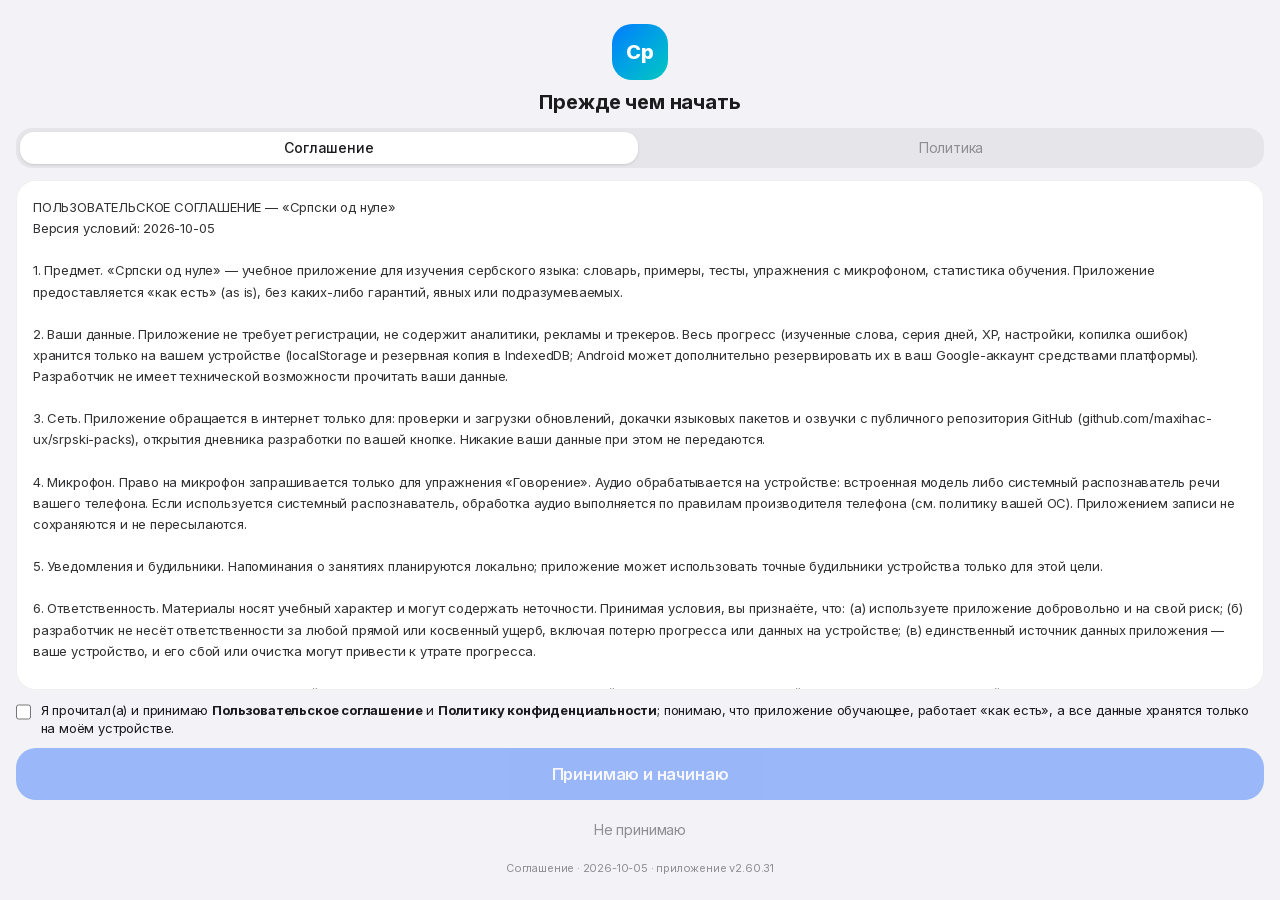
==== commit 75fafb06: "web: экспорт 2.60.31/524 — №59: докачка озвучки в карточке пакетов (аудио-паки без контента не показ" ====
--- a/index.html
+++ b/index.html
@@ -1 +1 @@
-<!DOCTYPE html><!--usv_jB_TdX0abbhjtBxiC--><html lang="ru"><head><script src="/core.js"></script><meta charSet="utf-8"/><meta name="viewport" content="width=device-width, initial-scale=1, viewport-fit=cover"/><link rel="preload" href="/_next/static/media/83afe278b6a6bb3c-s.p.3a6ba036.woff2" as="font" crossorigin="" type="font/woff2"/><link rel="preload" href="/_next/static/media/9c72aa0f40e4eef8-s.p.18a48cbc.woff2" as="font" crossorigin="" type="font/woff2"/><link rel="stylesheet" href="/_next/static/chunks/fa57aa5c4d4382da.css" data-precedence="next"/><link rel="stylesheet" href="/_next/static/chunks/3eb5ca131b425777.css" data-precedence="next"/><link rel="preload" as="script" fetchPriority="low" href="/_next/static/chunks/e7fd00182ce2ff9a.js"/><script src="/_next/static/chunks/771dedee3f5e1621.js" async=""></script><script src="/_next/static/chunks/4790e6193dad7587.js" async=""></script><script src="/_next/static/chunks/turbopack-d7e057b972ac6b3d.js" async=""></script><script src="/_next/static/chunks/d02e7901da866a81.js" async=""></script><script src="/_next/static/chunks/5591ed0baed94843.js" async=""></script><script src="/_next/static/chunks/f795227749618145.js" async=""></script><script src="/_next/static/chunks/bd3dc915c942781d.js" async=""></script><script src="/_next/static/chunks/ac0b221e6a3bfb80.js" async=""></script><script src="/_next/static/chunks/8ba4f88a51fdfee2.js" async=""></script><script src="/_next/static/chunks/9e8c2e7a72107321.js" async=""></script><script src="/_next/static/chunks/afbcabed994797c7.js" async=""></script><meta name="next-size-adjust" content=""/><meta name="theme-color" media="(prefers-color-scheme: light)" content="#f2f2f7"/><meta name="theme-color" media="(prefers-color-scheme: dark)" content="#000000"/><title>Српски од нуле — учим сербский с нуля</title><meta name="description" content="Интерактивный курс сербского языка: словарь на 5001 слово, урок дня, интервальные повторения, тесты и сохранение прогресса."/><link rel="manifest" href="/manifest.webmanifest"/><meta name="keywords" content="сербский язык,изучение сербского,словарь,интервальные повторения"/><meta name="mobile-web-app-capable" content="yes"/><meta name="apple-mobile-web-app-title" content="Српски од нуле"/><meta name="apple-mobile-web-app-status-bar-style" content="default"/><link rel="icon" href="/pwa-192.png" sizes="192x192" type="image/png"/><link rel="apple-touch-icon" href="/apple-touch-icon.png" sizes="180x180" type="image/png"/><script src="/_next/static/chunks/a6dad97d9634a72d.js" noModule=""></script></head><body class="inter_a21f69b3-module___5Pz8a__variable antialiased bg-background text-foreground font-sans"><div hidden=""><!--$--><!--/$--></div><script>(function(){try{if(!('serviceWorker' in navigator)||!window.isSecureContext)return;var n=!!(window.Capacitor&&window.Capacitor.isNativePlatform&&window.Capacitor.isNativePlatform());var r=function(){navigator.serviceWorker.register('/sw.js?mode='+(n?'native':'web')).catch(function(){})};r()}catch(e){}})();</script><script>((a,b,c,d,e,f,g,h)=>{let i=document.documentElement,j=["light","dark"];function k(b){var c;(Array.isArray(a)?a:[a]).forEach(a=>{let c="class"===a,d=c&&f?e.map(a=>f[a]||a):e;c?(i.classList.remove(...d),i.classList.add(f&&f[b]?f[b]:b)):i.setAttribute(a,b)}),c=b,h&&j.includes(c)&&(i.style.colorScheme=c)}if(d)k(d);else try{let a=localStorage.getItem(b)||c,d=g&&"system"===a?window.matchMedia("(prefers-color-scheme: dark)").matches?"dark":"light":a;k(d)}catch(a){}})("class","theme","light",null,["light","dark"],null,false,true)</script><!--$--><!--/$--><section aria-label="Notifications alt+T" tabindex="-1" aria-live="polite" aria-relevant="additions text" aria-atomic="false" data-react-aria-top-layer="true"></section><script src="/_next/static/chunks/e7fd00182ce2ff9a.js" id="_R_" async=""></script><script>(self.__next_f=self.__next_f||[]).push([0])</script><script>self.__next_f.push([1,"1:\"$Sreact.fragment\"\n2:I[27423,[\"/_next/static/chunks/d02e7901da866a81.js\",\"/_next/static/chunks/5591ed0baed94843.js\"],\"ThemeProvider\"]\n3:I[39756,[\"/_next/static/chunks/f795227749618145.js\"],\"default\"]\n4:I[37457,[\"/_next/static/chunks/f795227749618145.js\"],\"default\"]\n5:I[13354,[\"/_next/static/chunks/d02e7901da866a81.js\",\"/_next/static/chunks/5591ed0baed94843.js\"],\"Toaster\"]\n6:I[47257,[\"/_next/static/chunks/f795227749618145.js\"],\"ClientPageRoot\"]\n7:I[52683,[\"/_next/static/chunks/d02e7901da866a81.js\",\"/_next/static/chunks/5591ed0baed94843.js\",\"/_next/static/chunks/bd3dc915c942781d.js\",\"/_next/static/chunks/ac0b221e6a3bfb80.js\",\"/_next/static/chunks/8ba4f88a51fdfee2.js\",\"/_next/static/chunks/9e8c2e7a72107321.js\",\"/_next/static/chunks/afbcabed994797c7.js\"],\"default\"]\na:I[97367,[\"/_next/static/chunks/f795227749618145.js\"],\"OutletBoundary\"]\nb:\"$Sreact.suspense\"\nd:I[97367,[\"/_next/static/chunks/f795227749618145.js\"],\"ViewportBoundary\"]\nf:I[97367,[\"/_next/static/chunks/f795227749618145.js\"],\"MetadataBoundary\"]\n11:I[68027,[\"/_next/static/chunks/f795227749618145.js\"],\"default\"]\n:HL[\"/_next/static/chunks/fa57aa5c4d4382da.css\",\"style\"]\n:HL[\"/_next/static/chunks/3eb5ca131b425777.css\",\"style\"]\n:HL[\"/_next/static/media/83afe278b6a6bb3c-s.p.3a6ba036.woff2\",\"font\",{\"crossOrigin\":\"\",\"type\":\"font/woff2\"}]\n:HL[\"/_next/static/media/9c72aa0f40e4eef8-s.p.18a48cbc.woff2\",\"font\",{\"crossOrigin\":\"\",\"type\":\"font/woff2\"}]\n"])</script><script>self.__next_f.push([1,"0:{\"P\":null,\"b\":\"usv-jB_TdX0abbhjtBxiC\",\"c\":[\"\",\"\"],\"q\":\"\",\"i\":false,\"f\":[[[\"\",{\"children\":[\"__PAGE__\",{}]},\"$undefined\",\"$undefined\",true],[[\"$\",\"$1\",\"c\",{\"children\":[[[\"$\",\"link\",\"0\",{\"rel\":\"stylesheet\",\"href\":\"/_next/static/chunks/fa57aa5c4d4382da.css\",\"precedence\":\"next\",\"crossOrigin\":\"$undefined\",\"nonce\":\"$undefined\"}],[\"$\",\"link\",\"1\",{\"rel\":\"stylesheet\",\"href\":\"/_next/static/chunks/3eb5ca131b425777.css\",\"precedence\":\"next\",\"crossOrigin\":\"$undefined\",\"nonce\":\"$undefined\"}],[\"$\",\"script\",\"script-0\",{\"src\":\"/_next/static/chunks/d02e7901da866a81.js\",\"async\":true,\"nonce\":\"$undefined\"}],[\"$\",\"script\",\"script-1\",{\"src\":\"/_next/static/chunks/5591ed0baed94843.js\",\"async\":true,\"nonce\":\"$undefined\"}]],[\"$\",\"html\",null,{\"lang\":\"ru\",\"suppressHydrationWarning\":true,\"children\":[\"$\",\"body\",null,{\"className\":\"inter_a21f69b3-module___5Pz8a__variable antialiased bg-background text-foreground font-sans\",\"children\":[[\"$\",\"script\",null,{\"dangerouslySetInnerHTML\":{\"__html\":\"(function(){try{if(!('serviceWorker' in navigator)||!window.isSecureContext)return;var n=!!(window.Capacitor\u0026\u0026window.Capacitor.isNativePlatform\u0026\u0026window.Capacitor.isNativePlatform());var r=function(){navigator.serviceWorker.register('/sw.js?mode='+(n?'native':'web')).catch(function(){})};r()}catch(e){}})();\"}}],[\"$\",\"$L2\",null,{\"attribute\":\"class\",\"defaultTheme\":\"light\",\"enableSystem\":false,\"disableTransitionOnChange\":true,\"children\":[[\"$\",\"$L3\",null,{\"parallelRouterKey\":\"children\",\"error\":\"$undefined\",\"errorStyles\":\"$undefined\",\"errorScripts\":\"$undefined\",\"template\":[\"$\",\"$L4\",null,{}],\"templateStyles\":\"$undefined\",\"templateScripts\":\"$undefined\",\"notFound\":[[[\"$\",\"title\",null,{\"children\":\"404: This page could not be found.\"}],[\"$\",\"div\",null,{\"style\":{\"fontFamily\":\"system-ui,\\\"Segoe UI\\\",Roboto,Helvetica,Arial,sans-serif,\\\"Apple Color Emoji\\\",\\\"Segoe UI Emoji\\\"\",\"height\":\"100vh\",\"textAlign\":\"center\",\"display\":\"flex\",\"flexDirection\":\"column\",\"alignItems\":\"center\",\"justifyContent\":\"center\"},\"children\":[\"$\",\"div\",null,{\"children\":[[\"$\",\"style\",null,{\"dangerouslySetInnerHTML\":{\"__html\":\"body{color:#000;background:#fff;margin:0}.next-error-h1{border-right:1px solid rgba(0,0,0,.3)}@media (prefers-color-scheme:dark){body{color:#fff;background:#000}.next-error-h1{border-right:1px solid rgba(255,255,255,.3)}}\"}}],[\"$\",\"h1\",null,{\"className\":\"next-error-h1\",\"style\":{\"display\":\"inline-block\",\"margin\":\"0 20px 0 0\",\"padding\":\"0 23px 0 0\",\"fontSize\":24,\"fontWeight\":500,\"verticalAlign\":\"top\",\"lineHeight\":\"49px\"},\"children\":404}],[\"$\",\"div\",null,{\"style\":{\"display\":\"inline-block\"},\"children\":[\"$\",\"h2\",null,{\"style\":{\"fontSize\":14,\"fontWeight\":400,\"lineHeight\":\"49px\",\"margin\":0},\"children\":\"This page could not be found.\"}]}]]}]}]],[]],\"forbidden\":\"$undefined\",\"unauthorized\":\"$undefined\"}],[\"$\",\"$L5\",null,{\"position\":\"top-center\",\"richColors\":true}]]}]]}]}]]}],{\"children\":[[\"$\",\"$1\",\"c\",{\"children\":[[\"$\",\"$L6\",null,{\"Component\":\"$7\",\"serverProvidedParams\":{\"searchParams\":{},\"params\":{},\"promises\":[\"$@8\",\"$@9\"]}}],[[\"$\",\"script\",\"script-0\",{\"src\":\"/_next/static/chunks/bd3dc915c942781d.js\",\"async\":true,\"nonce\":\"$undefined\"}],[\"$\",\"script\",\"script-1\",{\"src\":\"/_next/static/chunks/ac0b221e6a3bfb80.js\",\"async\":true,\"nonce\":\"$undefined\"}],[\"$\",\"script\",\"script-2\",{\"src\":\"/_next/static/chunks/8ba4f88a51fdfee2.js\",\"async\":true,\"nonce\":\"$undefined\"}],[\"$\",\"script\",\"script-3\",{\"src\":\"/_next/static/chunks/9e8c2e7a72107321.js\",\"async\":true,\"nonce\":\"$undefined\"}],[\"$\",\"script\",\"script-4\",{\"src\":\"/_next/static/chunks/afbcabed994797c7.js\",\"async\":true,\"nonce\":\"$undefined\"}]],[\"$\",\"$La\",null,{\"children\":[\"$\",\"$b\",null,{\"name\":\"Next.MetadataOutlet\",\"children\":\"$@c\"}]}]]}],{},null,false,false]},null,false,false],[\"$\",\"$1\",\"h\",{\"children\":[null,[\"$\",\"$Ld\",null,{\"children\":\"$Le\"}],[\"$\",\"div\",null,{\"hidden\":true,\"children\":[\"$\",\"$Lf\",null,{\"children\":[\"$\",\"$b\",null,{\"name\":\"Next.Metadata\",\"children\":\"$L10\"}]}]}],[\"$\",\"meta\",null,{\"name\":\"next-size-adjust\",\"content\":\"\"}]]}],false]],\"m\":\"$undefined\",\"G\":[\"$11\",[]],\"S\":true}\n"])</script><script>self.__next_f.push([1,"8:{}\n9:\"$0:f:0:1:1:children:0:props:children:0:props:serverProvidedParams:params\"\n"])</script><script>self.__next_f.push([1,"e:[[\"$\",\"meta\",\"0\",{\"charSet\":\"utf-8\"}],[\"$\",\"meta\",\"1\",{\"name\":\"viewport\",\"content\":\"width=device-width, initial-scale=1, viewport-fit=cover\"}],[\"$\",\"meta\",\"2\",{\"name\":\"theme-color\",\"media\":\"(prefers-color-scheme: light)\",\"content\":\"#f2f2f7\"}],[\"$\",\"meta\",\"3\",{\"name\":\"theme-color\",\"media\":\"(prefers-color-scheme: dark)\",\"content\":\"#000000\"}]]\n"])</script><script>self.__next_f.push([1,"12:I[27201,[\"/_next/static/chunks/f795227749618145.js\"],\"IconMark\"]\nc:null\n10:[[\"$\",\"title\",\"0\",{\"children\":\"Српски од нуле — учим сербский с нуля\"}],[\"$\",\"meta\",\"1\",{\"name\":\"description\",\"content\":\"Интерактивный курс сербского языка: словарь на 5001 слово, урок дня, интервальные повторения, тесты и сохранение прогресса.\"}],[\"$\",\"link\",\"2\",{\"rel\":\"manifest\",\"href\":\"/manifest.webmanifest\",\"crossOrigin\":\"$undefined\"}],[\"$\",\"meta\",\"3\",{\"name\":\"keywords\",\"content\":\"сербский язык,изучение сербского,словарь,интервальные повторения\"}],[\"$\",\"meta\",\"4\",{\"name\":\"mobile-web-app-capable\",\"content\":\"yes\"}],[\"$\",\"meta\",\"5\",{\"name\":\"apple-mobile-web-app-title\",\"content\":\"Српски од нуле\"}],[\"$\",\"meta\",\"6\",{\"name\":\"apple-mobile-web-app-status-bar-style\",\"content\":\"default\"}],[\"$\",\"link\",\"7\",{\"rel\":\"icon\",\"href\":\"/pwa-192.png\",\"sizes\":\"192x192\",\"type\":\"image/png\"}],[\"$\",\"link\",\"8\",{\"rel\":\"apple-touch-icon\",\"href\":\"/apple-touch-icon.png\",\"sizes\":\"180x180\",\"type\":\"image/png\"}],[\"$\",\"$L12\",\"9\",{}]]\n"])</script></body></html>+<!DOCTYPE html><!--k9zn7mG_P0_zCezyA61_H--><html lang="ru"><head><script src="/core.js"></script><meta charSet="utf-8"/><meta name="viewport" content="width=device-width, initial-scale=1, viewport-fit=cover"/><link rel="preload" href="/_next/static/media/83afe278b6a6bb3c-s.p.3a6ba036.woff2" as="font" crossorigin="" type="font/woff2"/><link rel="preload" href="/_next/static/media/9c72aa0f40e4eef8-s.p.18a48cbc.woff2" as="font" crossorigin="" type="font/woff2"/><link rel="stylesheet" href="/_next/static/chunks/fa57aa5c4d4382da.css" data-precedence="next"/><link rel="stylesheet" href="/_next/static/chunks/3eb5ca131b425777.css" data-precedence="next"/><link rel="preload" as="script" fetchPriority="low" href="/_next/static/chunks/e7fd00182ce2ff9a.js"/><script src="/_next/static/chunks/771dedee3f5e1621.js" async=""></script><script src="/_next/static/chunks/4790e6193dad7587.js" async=""></script><script src="/_next/static/chunks/turbopack-d7e057b972ac6b3d.js" async=""></script><script src="/_next/static/chunks/d02e7901da866a81.js" async=""></script><script src="/_next/static/chunks/5591ed0baed94843.js" async=""></script><script src="/_next/static/chunks/f795227749618145.js" async=""></script><script src="/_next/static/chunks/bd3dc915c942781d.js" async=""></script><script src="/_next/static/chunks/ac0b221e6a3bfb80.js" async=""></script><script src="/_next/static/chunks/dbe05c709b2c3134.js" async=""></script><script src="/_next/static/chunks/63d276caec27b7d9.js" async=""></script><script src="/_next/static/chunks/afbcabed994797c7.js" async=""></script><meta name="next-size-adjust" content=""/><meta name="theme-color" media="(prefers-color-scheme: light)" content="#f2f2f7"/><meta name="theme-color" media="(prefers-color-scheme: dark)" content="#000000"/><title>Српски од нуле — учим сербский с нуля</title><meta name="description" content="Интерактивный курс сербского языка: словарь на 5001 слово, урок дня, интервальные повторения, тесты и сохранение прогресса."/><link rel="manifest" href="/manifest.webmanifest"/><meta name="keywords" content="сербский язык,изучение сербского,словарь,интервальные повторения"/><meta name="mobile-web-app-capable" content="yes"/><meta name="apple-mobile-web-app-title" content="Српски од нуле"/><meta name="apple-mobile-web-app-status-bar-style" content="default"/><link rel="icon" href="/pwa-192.png" sizes="192x192" type="image/png"/><link rel="apple-touch-icon" href="/apple-touch-icon.png" sizes="180x180" type="image/png"/><script src="/_next/static/chunks/a6dad97d9634a72d.js" noModule=""></script></head><body class="inter_a21f69b3-module___5Pz8a__variable antialiased bg-background text-foreground font-sans"><div hidden=""><!--$--><!--/$--></div><script>(function(){try{if(!('serviceWorker' in navigator)||!window.isSecureContext)return;var n=!!(window.Capacitor&&window.Capacitor.isNativePlatform&&window.Capacitor.isNativePlatform());var r=function(){navigator.serviceWorker.register('/sw.js?mode='+(n?'native':'web')).catch(function(){})};r()}catch(e){}})();</script><script>((a,b,c,d,e,f,g,h)=>{let i=document.documentElement,j=["light","dark"];function k(b){var c;(Array.isArray(a)?a:[a]).forEach(a=>{let c="class"===a,d=c&&f?e.map(a=>f[a]||a):e;c?(i.classList.remove(...d),i.classList.add(f&&f[b]?f[b]:b)):i.setAttribute(a,b)}),c=b,h&&j.includes(c)&&(i.style.colorScheme=c)}if(d)k(d);else try{let a=localStorage.getItem(b)||c,d=g&&"system"===a?window.matchMedia("(prefers-color-scheme: dark)").matches?"dark":"light":a;k(d)}catch(a){}})("class","theme","light",null,["light","dark"],null,false,true)</script><!--$--><!--/$--><section aria-label="Notifications alt+T" tabindex="-1" aria-live="polite" aria-relevant="additions text" aria-atomic="false" data-react-aria-top-layer="true"></section><script src="/_next/static/chunks/e7fd00182ce2ff9a.js" id="_R_" async=""></script><script>(self.__next_f=self.__next_f||[]).push([0])</script><script>self.__next_f.push([1,"1:\"$Sreact.fragment\"\n2:I[27423,[\"/_next/static/chunks/d02e7901da866a81.js\",\"/_next/static/chunks/5591ed0baed94843.js\"],\"ThemeProvider\"]\n3:I[39756,[\"/_next/static/chunks/f795227749618145.js\"],\"default\"]\n4:I[37457,[\"/_next/static/chunks/f795227749618145.js\"],\"default\"]\n5:I[13354,[\"/_next/static/chunks/d02e7901da866a81.js\",\"/_next/static/chunks/5591ed0baed94843.js\"],\"Toaster\"]\n6:I[47257,[\"/_next/static/chunks/f795227749618145.js\"],\"ClientPageRoot\"]\n7:I[52683,[\"/_next/static/chunks/d02e7901da866a81.js\",\"/_next/static/chunks/5591ed0baed94843.js\",\"/_next/static/chunks/bd3dc915c942781d.js\",\"/_next/static/chunks/ac0b221e6a3bfb80.js\",\"/_next/static/chunks/dbe05c709b2c3134.js\",\"/_next/static/chunks/63d276caec27b7d9.js\",\"/_next/static/chunks/afbcabed994797c7.js\"],\"default\"]\na:I[97367,[\"/_next/static/chunks/f795227749618145.js\"],\"OutletBoundary\"]\nb:\"$Sreact.suspense\"\nd:I[97367,[\"/_next/static/chunks/f795227749618145.js\"],\"ViewportBoundary\"]\nf:I[97367,[\"/_next/static/chunks/f795227749618145.js\"],\"MetadataBoundary\"]\n11:I[68027,[\"/_next/static/chunks/f795227749618145.js\"],\"default\"]\n:HL[\"/_next/static/chunks/fa57aa5c4d4382da.css\",\"style\"]\n:HL[\"/_next/static/chunks/3eb5ca131b425777.css\",\"style\"]\n:HL[\"/_next/static/media/83afe278b6a6bb3c-s.p.3a6ba036.woff2\",\"font\",{\"crossOrigin\":\"\",\"type\":\"font/woff2\"}]\n:HL[\"/_next/static/media/9c72aa0f40e4eef8-s.p.18a48cbc.woff2\",\"font\",{\"crossOrigin\":\"\",\"type\":\"font/woff2\"}]\n"])</script><script>self.__next_f.push([1,"0:{\"P\":null,\"b\":\"k9zn7mG_P0-zCezyA61_H\",\"c\":[\"\",\"\"],\"q\":\"\",\"i\":false,\"f\":[[[\"\",{\"children\":[\"__PAGE__\",{}]},\"$undefined\",\"$undefined\",true],[[\"$\",\"$1\",\"c\",{\"children\":[[[\"$\",\"link\",\"0\",{\"rel\":\"stylesheet\",\"href\":\"/_next/static/chunks/fa57aa5c4d4382da.css\",\"precedence\":\"next\",\"crossOrigin\":\"$undefined\",\"nonce\":\"$undefined\"}],[\"$\",\"link\",\"1\",{\"rel\":\"stylesheet\",\"href\":\"/_next/static/chunks/3eb5ca131b425777.css\",\"precedence\":\"next\",\"crossOrigin\":\"$undefined\",\"nonce\":\"$undefined\"}],[\"$\",\"script\",\"script-0\",{\"src\":\"/_next/static/chunks/d02e7901da866a81.js\",\"async\":true,\"nonce\":\"$undefined\"}],[\"$\",\"script\",\"script-1\",{\"src\":\"/_next/static/chunks/5591ed0baed94843.js\",\"async\":true,\"nonce\":\"$undefined\"}]],[\"$\",\"html\",null,{\"lang\":\"ru\",\"suppressHydrationWarning\":true,\"children\":[\"$\",\"body\",null,{\"className\":\"inter_a21f69b3-module___5Pz8a__variable antialiased bg-background text-foreground font-sans\",\"children\":[[\"$\",\"script\",null,{\"dangerouslySetInnerHTML\":{\"__html\":\"(function(){try{if(!('serviceWorker' in navigator)||!window.isSecureContext)return;var n=!!(window.Capacitor\u0026\u0026window.Capacitor.isNativePlatform\u0026\u0026window.Capacitor.isNativePlatform());var r=function(){navigator.serviceWorker.register('/sw.js?mode='+(n?'native':'web')).catch(function(){})};r()}catch(e){}})();\"}}],[\"$\",\"$L2\",null,{\"attribute\":\"class\",\"defaultTheme\":\"light\",\"enableSystem\":false,\"disableTransitionOnChange\":true,\"children\":[[\"$\",\"$L3\",null,{\"parallelRouterKey\":\"children\",\"error\":\"$undefined\",\"errorStyles\":\"$undefined\",\"errorScripts\":\"$undefined\",\"template\":[\"$\",\"$L4\",null,{}],\"templateStyles\":\"$undefined\",\"templateScripts\":\"$undefined\",\"notFound\":[[[\"$\",\"title\",null,{\"children\":\"404: This page could not be found.\"}],[\"$\",\"div\",null,{\"style\":{\"fontFamily\":\"system-ui,\\\"Segoe UI\\\",Roboto,Helvetica,Arial,sans-serif,\\\"Apple Color Emoji\\\",\\\"Segoe UI Emoji\\\"\",\"height\":\"100vh\",\"textAlign\":\"center\",\"display\":\"flex\",\"flexDirection\":\"column\",\"alignItems\":\"center\",\"justifyContent\":\"center\"},\"children\":[\"$\",\"div\",null,{\"children\":[[\"$\",\"style\",null,{\"dangerouslySetInnerHTML\":{\"__html\":\"body{color:#000;background:#fff;margin:0}.next-error-h1{border-right:1px solid rgba(0,0,0,.3)}@media (prefers-color-scheme:dark){body{color:#fff;background:#000}.next-error-h1{border-right:1px solid rgba(255,255,255,.3)}}\"}}],[\"$\",\"h1\",null,{\"className\":\"next-error-h1\",\"style\":{\"display\":\"inline-block\",\"margin\":\"0 20px 0 0\",\"padding\":\"0 23px 0 0\",\"fontSize\":24,\"fontWeight\":500,\"verticalAlign\":\"top\",\"lineHeight\":\"49px\"},\"children\":404}],[\"$\",\"div\",null,{\"style\":{\"display\":\"inline-block\"},\"children\":[\"$\",\"h2\",null,{\"style\":{\"fontSize\":14,\"fontWeight\":400,\"lineHeight\":\"49px\",\"margin\":0},\"children\":\"This page could not be found.\"}]}]]}]}]],[]],\"forbidden\":\"$undefined\",\"unauthorized\":\"$undefined\"}],[\"$\",\"$L5\",null,{\"position\":\"top-center\",\"richColors\":true}]]}]]}]}]]}],{\"children\":[[\"$\",\"$1\",\"c\",{\"children\":[[\"$\",\"$L6\",null,{\"Component\":\"$7\",\"serverProvidedParams\":{\"searchParams\":{},\"params\":{},\"promises\":[\"$@8\",\"$@9\"]}}],[[\"$\",\"script\",\"script-0\",{\"src\":\"/_next/static/chunks/bd3dc915c942781d.js\",\"async\":true,\"nonce\":\"$undefined\"}],[\"$\",\"script\",\"script-1\",{\"src\":\"/_next/static/chunks/ac0b221e6a3bfb80.js\",\"async\":true,\"nonce\":\"$undefined\"}],[\"$\",\"script\",\"script-2\",{\"src\":\"/_next/static/chunks/dbe05c709b2c3134.js\",\"async\":true,\"nonce\":\"$undefined\"}],[\"$\",\"script\",\"script-3\",{\"src\":\"/_next/static/chunks/63d276caec27b7d9.js\",\"async\":true,\"nonce\":\"$undefined\"}],[\"$\",\"script\",\"script-4\",{\"src\":\"/_next/static/chunks/afbcabed994797c7.js\",\"async\":true,\"nonce\":\"$undefined\"}]],[\"$\",\"$La\",null,{\"children\":[\"$\",\"$b\",null,{\"name\":\"Next.MetadataOutlet\",\"children\":\"$@c\"}]}]]}],{},null,false,false]},null,false,false],[\"$\",\"$1\",\"h\",{\"children\":[null,[\"$\",\"$Ld\",null,{\"children\":\"$Le\"}],[\"$\",\"div\",null,{\"hidden\":true,\"children\":[\"$\",\"$Lf\",null,{\"children\":[\"$\",\"$b\",null,{\"name\":\"Next.Metadata\",\"children\":\"$L10\"}]}]}],[\"$\",\"meta\",null,{\"name\":\"next-size-adjust\",\"content\":\"\"}]]}],false]],\"m\":\"$undefined\",\"G\":[\"$11\",[]],\"S\":true}\n"])</script><script>self.__next_f.push([1,"8:{}\n9:\"$0:f:0:1:1:children:0:props:children:0:props:serverProvidedParams:params\"\n"])</script><script>self.__next_f.push([1,"e:[[\"$\",\"meta\",\"0\",{\"charSet\":\"utf-8\"}],[\"$\",\"meta\",\"1\",{\"name\":\"viewport\",\"content\":\"width=device-width, initial-scale=1, viewport-fit=cover\"}],[\"$\",\"meta\",\"2\",{\"name\":\"theme-color\",\"media\":\"(prefers-color-scheme: light)\",\"content\":\"#f2f2f7\"}],[\"$\",\"meta\",\"3\",{\"name\":\"theme-color\",\"media\":\"(prefers-color-scheme: dark)\",\"content\":\"#000000\"}]]\n"])</script><script>self.__next_f.push([1,"12:I[27201,[\"/_next/static/chunks/f795227749618145.js\"],\"IconMark\"]\nc:null\n10:[[\"$\",\"title\",\"0\",{\"children\":\"Српски од нуле — учим сербский с нуля\"}],[\"$\",\"meta\",\"1\",{\"name\":\"description\",\"content\":\"Интерактивный курс сербского языка: словарь на 5001 слово, урок дня, интервальные повторения, тесты и сохранение прогресса.\"}],[\"$\",\"link\",\"2\",{\"rel\":\"manifest\",\"href\":\"/manifest.webmanifest\",\"crossOrigin\":\"$undefined\"}],[\"$\",\"meta\",\"3\",{\"name\":\"keywords\",\"content\":\"сербский язык,изучение сербского,словарь,интервальные повторения\"}],[\"$\",\"meta\",\"4\",{\"name\":\"mobile-web-app-capable\",\"content\":\"yes\"}],[\"$\",\"meta\",\"5\",{\"name\":\"apple-mobile-web-app-title\",\"content\":\"Српски од нуле\"}],[\"$\",\"meta\",\"6\",{\"name\":\"apple-mobile-web-app-status-bar-style\",\"content\":\"default\"}],[\"$\",\"link\",\"7\",{\"rel\":\"icon\",\"href\":\"/pwa-192.png\",\"sizes\":\"192x192\",\"type\":\"image/png\"}],[\"$\",\"link\",\"8\",{\"rel\":\"apple-touch-icon\",\"href\":\"/apple-touch-icon.png\",\"sizes\":\"180x180\",\"type\":\"image/png\"}],[\"$\",\"$L12\",\"9\",{}]]\n"])</script></body></html>
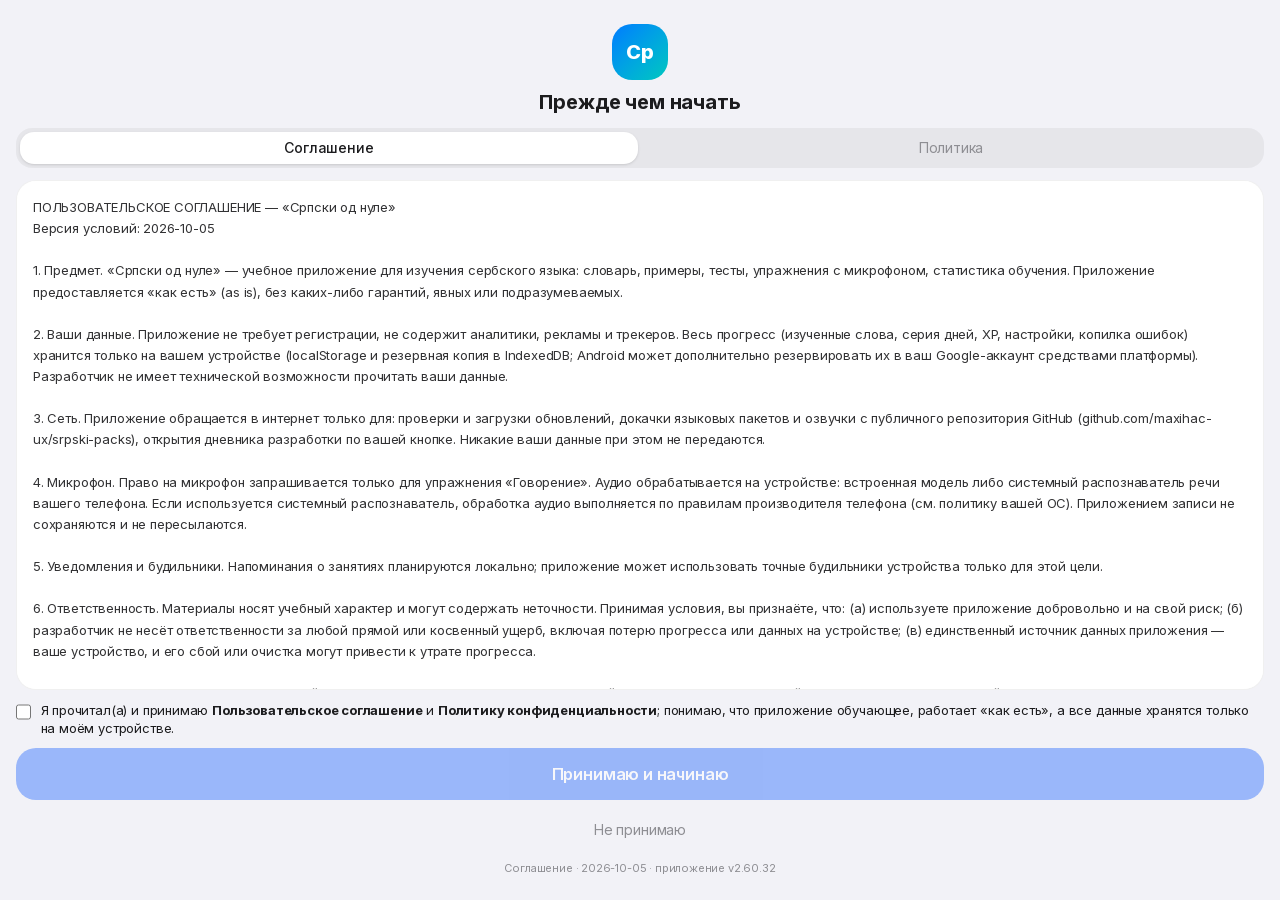
==== commit 63ef4b71: "web: экспорт 2.60.32/525 — №60: отчёт при мёртвом реле сохраняется файлом (имя файла в сообщении, 6 " ====
--- a/index.html
+++ b/index.html
@@ -1 +1 @@
-<!DOCTYPE html><!--k9zn7mG_P0_zCezyA61_H--><html lang="ru"><head><script src="/core.js"></script><meta charSet="utf-8"/><meta name="viewport" content="width=device-width, initial-scale=1, viewport-fit=cover"/><link rel="preload" href="/_next/static/media/83afe278b6a6bb3c-s.p.3a6ba036.woff2" as="font" crossorigin="" type="font/woff2"/><link rel="preload" href="/_next/static/media/9c72aa0f40e4eef8-s.p.18a48cbc.woff2" as="font" crossorigin="" type="font/woff2"/><link rel="stylesheet" href="/_next/static/chunks/fa57aa5c4d4382da.css" data-precedence="next"/><link rel="stylesheet" href="/_next/static/chunks/3eb5ca131b425777.css" data-precedence="next"/><link rel="preload" as="script" fetchPriority="low" href="/_next/static/chunks/e7fd00182ce2ff9a.js"/><script src="/_next/static/chunks/771dedee3f5e1621.js" async=""></script><script src="/_next/static/chunks/4790e6193dad7587.js" async=""></script><script src="/_next/static/chunks/turbopack-d7e057b972ac6b3d.js" async=""></script><script src="/_next/static/chunks/d02e7901da866a81.js" async=""></script><script src="/_next/static/chunks/5591ed0baed94843.js" async=""></script><script src="/_next/static/chunks/f795227749618145.js" async=""></script><script src="/_next/static/chunks/bd3dc915c942781d.js" async=""></script><script src="/_next/static/chunks/ac0b221e6a3bfb80.js" async=""></script><script src="/_next/static/chunks/dbe05c709b2c3134.js" async=""></script><script src="/_next/static/chunks/63d276caec27b7d9.js" async=""></script><script src="/_next/static/chunks/afbcabed994797c7.js" async=""></script><meta name="next-size-adjust" content=""/><meta name="theme-color" media="(prefers-color-scheme: light)" content="#f2f2f7"/><meta name="theme-color" media="(prefers-color-scheme: dark)" content="#000000"/><title>Српски од нуле — учим сербский с нуля</title><meta name="description" content="Интерактивный курс сербского языка: словарь на 5001 слово, урок дня, интервальные повторения, тесты и сохранение прогресса."/><link rel="manifest" href="/manifest.webmanifest"/><meta name="keywords" content="сербский язык,изучение сербского,словарь,интервальные повторения"/><meta name="mobile-web-app-capable" content="yes"/><meta name="apple-mobile-web-app-title" content="Српски од нуле"/><meta name="apple-mobile-web-app-status-bar-style" content="default"/><link rel="icon" href="/pwa-192.png" sizes="192x192" type="image/png"/><link rel="apple-touch-icon" href="/apple-touch-icon.png" sizes="180x180" type="image/png"/><script src="/_next/static/chunks/a6dad97d9634a72d.js" noModule=""></script></head><body class="inter_a21f69b3-module___5Pz8a__variable antialiased bg-background text-foreground font-sans"><div hidden=""><!--$--><!--/$--></div><script>(function(){try{if(!('serviceWorker' in navigator)||!window.isSecureContext)return;var n=!!(window.Capacitor&&window.Capacitor.isNativePlatform&&window.Capacitor.isNativePlatform());var r=function(){navigator.serviceWorker.register('/sw.js?mode='+(n?'native':'web')).catch(function(){})};r()}catch(e){}})();</script><script>((a,b,c,d,e,f,g,h)=>{let i=document.documentElement,j=["light","dark"];function k(b){var c;(Array.isArray(a)?a:[a]).forEach(a=>{let c="class"===a,d=c&&f?e.map(a=>f[a]||a):e;c?(i.classList.remove(...d),i.classList.add(f&&f[b]?f[b]:b)):i.setAttribute(a,b)}),c=b,h&&j.includes(c)&&(i.style.colorScheme=c)}if(d)k(d);else try{let a=localStorage.getItem(b)||c,d=g&&"system"===a?window.matchMedia("(prefers-color-scheme: dark)").matches?"dark":"light":a;k(d)}catch(a){}})("class","theme","light",null,["light","dark"],null,false,true)</script><!--$--><!--/$--><section aria-label="Notifications alt+T" tabindex="-1" aria-live="polite" aria-relevant="additions text" aria-atomic="false" data-react-aria-top-layer="true"></section><script src="/_next/static/chunks/e7fd00182ce2ff9a.js" id="_R_" async=""></script><script>(self.__next_f=self.__next_f||[]).push([0])</script><script>self.__next_f.push([1,"1:\"$Sreact.fragment\"\n2:I[27423,[\"/_next/static/chunks/d02e7901da866a81.js\",\"/_next/static/chunks/5591ed0baed94843.js\"],\"ThemeProvider\"]\n3:I[39756,[\"/_next/static/chunks/f795227749618145.js\"],\"default\"]\n4:I[37457,[\"/_next/static/chunks/f795227749618145.js\"],\"default\"]\n5:I[13354,[\"/_next/static/chunks/d02e7901da866a81.js\",\"/_next/static/chunks/5591ed0baed94843.js\"],\"Toaster\"]\n6:I[47257,[\"/_next/static/chunks/f795227749618145.js\"],\"ClientPageRoot\"]\n7:I[52683,[\"/_next/static/chunks/d02e7901da866a81.js\",\"/_next/static/chunks/5591ed0baed94843.js\",\"/_next/static/chunks/bd3dc915c942781d.js\",\"/_next/static/chunks/ac0b221e6a3bfb80.js\",\"/_next/static/chunks/dbe05c709b2c3134.js\",\"/_next/static/chunks/63d276caec27b7d9.js\",\"/_next/static/chunks/afbcabed994797c7.js\"],\"default\"]\na:I[97367,[\"/_next/static/chunks/f795227749618145.js\"],\"OutletBoundary\"]\nb:\"$Sreact.suspense\"\nd:I[97367,[\"/_next/static/chunks/f795227749618145.js\"],\"ViewportBoundary\"]\nf:I[97367,[\"/_next/static/chunks/f795227749618145.js\"],\"MetadataBoundary\"]\n11:I[68027,[\"/_next/static/chunks/f795227749618145.js\"],\"default\"]\n:HL[\"/_next/static/chunks/fa57aa5c4d4382da.css\",\"style\"]\n:HL[\"/_next/static/chunks/3eb5ca131b425777.css\",\"style\"]\n:HL[\"/_next/static/media/83afe278b6a6bb3c-s.p.3a6ba036.woff2\",\"font\",{\"crossOrigin\":\"\",\"type\":\"font/woff2\"}]\n:HL[\"/_next/static/media/9c72aa0f40e4eef8-s.p.18a48cbc.woff2\",\"font\",{\"crossOrigin\":\"\",\"type\":\"font/woff2\"}]\n"])</script><script>self.__next_f.push([1,"0:{\"P\":null,\"b\":\"k9zn7mG_P0-zCezyA61_H\",\"c\":[\"\",\"\"],\"q\":\"\",\"i\":false,\"f\":[[[\"\",{\"children\":[\"__PAGE__\",{}]},\"$undefined\",\"$undefined\",true],[[\"$\",\"$1\",\"c\",{\"children\":[[[\"$\",\"link\",\"0\",{\"rel\":\"stylesheet\",\"href\":\"/_next/static/chunks/fa57aa5c4d4382da.css\",\"precedence\":\"next\",\"crossOrigin\":\"$undefined\",\"nonce\":\"$undefined\"}],[\"$\",\"link\",\"1\",{\"rel\":\"stylesheet\",\"href\":\"/_next/static/chunks/3eb5ca131b425777.css\",\"precedence\":\"next\",\"crossOrigin\":\"$undefined\",\"nonce\":\"$undefined\"}],[\"$\",\"script\",\"script-0\",{\"src\":\"/_next/static/chunks/d02e7901da866a81.js\",\"async\":true,\"nonce\":\"$undefined\"}],[\"$\",\"script\",\"script-1\",{\"src\":\"/_next/static/chunks/5591ed0baed94843.js\",\"async\":true,\"nonce\":\"$undefined\"}]],[\"$\",\"html\",null,{\"lang\":\"ru\",\"suppressHydrationWarning\":true,\"children\":[\"$\",\"body\",null,{\"className\":\"inter_a21f69b3-module___5Pz8a__variable antialiased bg-background text-foreground font-sans\",\"children\":[[\"$\",\"script\",null,{\"dangerouslySetInnerHTML\":{\"__html\":\"(function(){try{if(!('serviceWorker' in navigator)||!window.isSecureContext)return;var n=!!(window.Capacitor\u0026\u0026window.Capacitor.isNativePlatform\u0026\u0026window.Capacitor.isNativePlatform());var r=function(){navigator.serviceWorker.register('/sw.js?mode='+(n?'native':'web')).catch(function(){})};r()}catch(e){}})();\"}}],[\"$\",\"$L2\",null,{\"attribute\":\"class\",\"defaultTheme\":\"light\",\"enableSystem\":false,\"disableTransitionOnChange\":true,\"children\":[[\"$\",\"$L3\",null,{\"parallelRouterKey\":\"children\",\"error\":\"$undefined\",\"errorStyles\":\"$undefined\",\"errorScripts\":\"$undefined\",\"template\":[\"$\",\"$L4\",null,{}],\"templateStyles\":\"$undefined\",\"templateScripts\":\"$undefined\",\"notFound\":[[[\"$\",\"title\",null,{\"children\":\"404: This page could not be found.\"}],[\"$\",\"div\",null,{\"style\":{\"fontFamily\":\"system-ui,\\\"Segoe UI\\\",Roboto,Helvetica,Arial,sans-serif,\\\"Apple Color Emoji\\\",\\\"Segoe UI Emoji\\\"\",\"height\":\"100vh\",\"textAlign\":\"center\",\"display\":\"flex\",\"flexDirection\":\"column\",\"alignItems\":\"center\",\"justifyContent\":\"center\"},\"children\":[\"$\",\"div\",null,{\"children\":[[\"$\",\"style\",null,{\"dangerouslySetInnerHTML\":{\"__html\":\"body{color:#000;background:#fff;margin:0}.next-error-h1{border-right:1px solid rgba(0,0,0,.3)}@media (prefers-color-scheme:dark){body{color:#fff;background:#000}.next-error-h1{border-right:1px solid rgba(255,255,255,.3)}}\"}}],[\"$\",\"h1\",null,{\"className\":\"next-error-h1\",\"style\":{\"display\":\"inline-block\",\"margin\":\"0 20px 0 0\",\"padding\":\"0 23px 0 0\",\"fontSize\":24,\"fontWeight\":500,\"verticalAlign\":\"top\",\"lineHeight\":\"49px\"},\"children\":404}],[\"$\",\"div\",null,{\"style\":{\"display\":\"inline-block\"},\"children\":[\"$\",\"h2\",null,{\"style\":{\"fontSize\":14,\"fontWeight\":400,\"lineHeight\":\"49px\",\"margin\":0},\"children\":\"This page could not be found.\"}]}]]}]}]],[]],\"forbidden\":\"$undefined\",\"unauthorized\":\"$undefined\"}],[\"$\",\"$L5\",null,{\"position\":\"top-center\",\"richColors\":true}]]}]]}]}]]}],{\"children\":[[\"$\",\"$1\",\"c\",{\"children\":[[\"$\",\"$L6\",null,{\"Component\":\"$7\",\"serverProvidedParams\":{\"searchParams\":{},\"params\":{},\"promises\":[\"$@8\",\"$@9\"]}}],[[\"$\",\"script\",\"script-0\",{\"src\":\"/_next/static/chunks/bd3dc915c942781d.js\",\"async\":true,\"nonce\":\"$undefined\"}],[\"$\",\"script\",\"script-1\",{\"src\":\"/_next/static/chunks/ac0b221e6a3bfb80.js\",\"async\":true,\"nonce\":\"$undefined\"}],[\"$\",\"script\",\"script-2\",{\"src\":\"/_next/static/chunks/dbe05c709b2c3134.js\",\"async\":true,\"nonce\":\"$undefined\"}],[\"$\",\"script\",\"script-3\",{\"src\":\"/_next/static/chunks/63d276caec27b7d9.js\",\"async\":true,\"nonce\":\"$undefined\"}],[\"$\",\"script\",\"script-4\",{\"src\":\"/_next/static/chunks/afbcabed994797c7.js\",\"async\":true,\"nonce\":\"$undefined\"}]],[\"$\",\"$La\",null,{\"children\":[\"$\",\"$b\",null,{\"name\":\"Next.MetadataOutlet\",\"children\":\"$@c\"}]}]]}],{},null,false,false]},null,false,false],[\"$\",\"$1\",\"h\",{\"children\":[null,[\"$\",\"$Ld\",null,{\"children\":\"$Le\"}],[\"$\",\"div\",null,{\"hidden\":true,\"children\":[\"$\",\"$Lf\",null,{\"children\":[\"$\",\"$b\",null,{\"name\":\"Next.Metadata\",\"children\":\"$L10\"}]}]}],[\"$\",\"meta\",null,{\"name\":\"next-size-adjust\",\"content\":\"\"}]]}],false]],\"m\":\"$undefined\",\"G\":[\"$11\",[]],\"S\":true}\n"])</script><script>self.__next_f.push([1,"8:{}\n9:\"$0:f:0:1:1:children:0:props:children:0:props:serverProvidedParams:params\"\n"])</script><script>self.__next_f.push([1,"e:[[\"$\",\"meta\",\"0\",{\"charSet\":\"utf-8\"}],[\"$\",\"meta\",\"1\",{\"name\":\"viewport\",\"content\":\"width=device-width, initial-scale=1, viewport-fit=cover\"}],[\"$\",\"meta\",\"2\",{\"name\":\"theme-color\",\"media\":\"(prefers-color-scheme: light)\",\"content\":\"#f2f2f7\"}],[\"$\",\"meta\",\"3\",{\"name\":\"theme-color\",\"media\":\"(prefers-color-scheme: dark)\",\"content\":\"#000000\"}]]\n"])</script><script>self.__next_f.push([1,"12:I[27201,[\"/_next/static/chunks/f795227749618145.js\"],\"IconMark\"]\nc:null\n10:[[\"$\",\"title\",\"0\",{\"children\":\"Српски од нуле — учим сербский с нуля\"}],[\"$\",\"meta\",\"1\",{\"name\":\"description\",\"content\":\"Интерактивный курс сербского языка: словарь на 5001 слово, урок дня, интервальные повторения, тесты и сохранение прогресса.\"}],[\"$\",\"link\",\"2\",{\"rel\":\"manifest\",\"href\":\"/manifest.webmanifest\",\"crossOrigin\":\"$undefined\"}],[\"$\",\"meta\",\"3\",{\"name\":\"keywords\",\"content\":\"сербский язык,изучение сербского,словарь,интервальные повторения\"}],[\"$\",\"meta\",\"4\",{\"name\":\"mobile-web-app-capable\",\"content\":\"yes\"}],[\"$\",\"meta\",\"5\",{\"name\":\"apple-mobile-web-app-title\",\"content\":\"Српски од нуле\"}],[\"$\",\"meta\",\"6\",{\"name\":\"apple-mobile-web-app-status-bar-style\",\"content\":\"default\"}],[\"$\",\"link\",\"7\",{\"rel\":\"icon\",\"href\":\"/pwa-192.png\",\"sizes\":\"192x192\",\"type\":\"image/png\"}],[\"$\",\"link\",\"8\",{\"rel\":\"apple-touch-icon\",\"href\":\"/apple-touch-icon.png\",\"sizes\":\"180x180\",\"type\":\"image/png\"}],[\"$\",\"$L12\",\"9\",{}]]\n"])</script></body></html>+<!DOCTYPE html><!--T6wv0PxW7xV6EeQFHeRNP--><html lang="ru"><head><script src="/core.js"></script><meta charSet="utf-8"/><meta name="viewport" content="width=device-width, initial-scale=1, viewport-fit=cover"/><link rel="preload" href="/_next/static/media/83afe278b6a6bb3c-s.p.3a6ba036.woff2" as="font" crossorigin="" type="font/woff2"/><link rel="preload" href="/_next/static/media/9c72aa0f40e4eef8-s.p.18a48cbc.woff2" as="font" crossorigin="" type="font/woff2"/><link rel="stylesheet" href="/_next/static/chunks/fa57aa5c4d4382da.css" data-precedence="next"/><link rel="stylesheet" href="/_next/static/chunks/3eb5ca131b425777.css" data-precedence="next"/><link rel="preload" as="script" fetchPriority="low" href="/_next/static/chunks/e7fd00182ce2ff9a.js"/><script src="/_next/static/chunks/771dedee3f5e1621.js" async=""></script><script src="/_next/static/chunks/4790e6193dad7587.js" async=""></script><script src="/_next/static/chunks/turbopack-d7e057b972ac6b3d.js" async=""></script><script src="/_next/static/chunks/d02e7901da866a81.js" async=""></script><script src="/_next/static/chunks/5591ed0baed94843.js" async=""></script><script src="/_next/static/chunks/f795227749618145.js" async=""></script><script src="/_next/static/chunks/0807c0ec0ba6a3c1.js" async=""></script><script src="/_next/static/chunks/ab663892254591fe.js" async=""></script><script src="/_next/static/chunks/7d780749a0d9bfb2.js" async=""></script><script src="/_next/static/chunks/c5ed7409ffd86c7a.js" async=""></script><script src="/_next/static/chunks/afbcabed994797c7.js" async=""></script><meta name="next-size-adjust" content=""/><meta name="theme-color" media="(prefers-color-scheme: light)" content="#f2f2f7"/><meta name="theme-color" media="(prefers-color-scheme: dark)" content="#000000"/><title>Српски од нуле — учим сербский с нуля</title><meta name="description" content="Интерактивный курс сербского языка: словарь на 5001 слово, урок дня, интервальные повторения, тесты и сохранение прогресса."/><link rel="manifest" href="/manifest.webmanifest"/><meta name="keywords" content="сербский язык,изучение сербского,словарь,интервальные повторения"/><meta name="mobile-web-app-capable" content="yes"/><meta name="apple-mobile-web-app-title" content="Српски од нуле"/><meta name="apple-mobile-web-app-status-bar-style" content="default"/><link rel="icon" href="/pwa-192.png" sizes="192x192" type="image/png"/><link rel="apple-touch-icon" href="/apple-touch-icon.png" sizes="180x180" type="image/png"/><script src="/_next/static/chunks/a6dad97d9634a72d.js" noModule=""></script></head><body class="inter_a21f69b3-module___5Pz8a__variable antialiased bg-background text-foreground font-sans"><div hidden=""><!--$--><!--/$--></div><script>(function(){try{if(!('serviceWorker' in navigator)||!window.isSecureContext)return;var n=!!(window.Capacitor&&window.Capacitor.isNativePlatform&&window.Capacitor.isNativePlatform());var r=function(){navigator.serviceWorker.register('/sw.js?mode='+(n?'native':'web')).catch(function(){})};r()}catch(e){}})();</script><script>((a,b,c,d,e,f,g,h)=>{let i=document.documentElement,j=["light","dark"];function k(b){var c;(Array.isArray(a)?a:[a]).forEach(a=>{let c="class"===a,d=c&&f?e.map(a=>f[a]||a):e;c?(i.classList.remove(...d),i.classList.add(f&&f[b]?f[b]:b)):i.setAttribute(a,b)}),c=b,h&&j.includes(c)&&(i.style.colorScheme=c)}if(d)k(d);else try{let a=localStorage.getItem(b)||c,d=g&&"system"===a?window.matchMedia("(prefers-color-scheme: dark)").matches?"dark":"light":a;k(d)}catch(a){}})("class","theme","light",null,["light","dark"],null,false,true)</script><!--$--><!--/$--><section aria-label="Notifications alt+T" tabindex="-1" aria-live="polite" aria-relevant="additions text" aria-atomic="false" data-react-aria-top-layer="true"></section><script src="/_next/static/chunks/e7fd00182ce2ff9a.js" id="_R_" async=""></script><script>(self.__next_f=self.__next_f||[]).push([0])</script><script>self.__next_f.push([1,"1:\"$Sreact.fragment\"\n2:I[27423,[\"/_next/static/chunks/d02e7901da866a81.js\",\"/_next/static/chunks/5591ed0baed94843.js\"],\"ThemeProvider\"]\n3:I[39756,[\"/_next/static/chunks/f795227749618145.js\"],\"default\"]\n4:I[37457,[\"/_next/static/chunks/f795227749618145.js\"],\"default\"]\n5:I[13354,[\"/_next/static/chunks/d02e7901da866a81.js\",\"/_next/static/chunks/5591ed0baed94843.js\"],\"Toaster\"]\n6:I[47257,[\"/_next/static/chunks/f795227749618145.js\"],\"ClientPageRoot\"]\n7:I[52683,[\"/_next/static/chunks/d02e7901da866a81.js\",\"/_next/static/chunks/5591ed0baed94843.js\",\"/_next/static/chunks/0807c0ec0ba6a3c1.js\",\"/_next/static/chunks/ab663892254591fe.js\",\"/_next/static/chunks/7d780749a0d9bfb2.js\",\"/_next/static/chunks/c5ed7409ffd86c7a.js\",\"/_next/static/chunks/afbcabed994797c7.js\"],\"default\"]\na:I[97367,[\"/_next/static/chunks/f795227749618145.js\"],\"OutletBoundary\"]\nb:\"$Sreact.suspense\"\nd:I[97367,[\"/_next/static/chunks/f795227749618145.js\"],\"ViewportBoundary\"]\nf:I[97367,[\"/_next/static/chunks/f795227749618145.js\"],\"MetadataBoundary\"]\n11:I[68027,[\"/_next/static/chunks/f795227749618145.js\"],\"default\"]\n:HL[\"/_next/static/chunks/fa57aa5c4d4382da.css\",\"style\"]\n:HL[\"/_next/static/chunks/3eb5ca131b425777.css\",\"style\"]\n:HL[\"/_next/static/media/83afe278b6a6bb3c-s.p.3a6ba036.woff2\",\"font\",{\"crossOrigin\":\"\",\"type\":\"font/woff2\"}]\n:HL[\"/_next/static/media/9c72aa0f40e4eef8-s.p.18a48cbc.woff2\",\"font\",{\"crossOrigin\":\"\",\"type\":\"font/woff2\"}]\n"])</script><script>self.__next_f.push([1,"0:{\"P\":null,\"b\":\"T6wv0PxW7xV6EeQFHeRNP\",\"c\":[\"\",\"\"],\"q\":\"\",\"i\":false,\"f\":[[[\"\",{\"children\":[\"__PAGE__\",{}]},\"$undefined\",\"$undefined\",true],[[\"$\",\"$1\",\"c\",{\"children\":[[[\"$\",\"link\",\"0\",{\"rel\":\"stylesheet\",\"href\":\"/_next/static/chunks/fa57aa5c4d4382da.css\",\"precedence\":\"next\",\"crossOrigin\":\"$undefined\",\"nonce\":\"$undefined\"}],[\"$\",\"link\",\"1\",{\"rel\":\"stylesheet\",\"href\":\"/_next/static/chunks/3eb5ca131b425777.css\",\"precedence\":\"next\",\"crossOrigin\":\"$undefined\",\"nonce\":\"$undefined\"}],[\"$\",\"script\",\"script-0\",{\"src\":\"/_next/static/chunks/d02e7901da866a81.js\",\"async\":true,\"nonce\":\"$undefined\"}],[\"$\",\"script\",\"script-1\",{\"src\":\"/_next/static/chunks/5591ed0baed94843.js\",\"async\":true,\"nonce\":\"$undefined\"}]],[\"$\",\"html\",null,{\"lang\":\"ru\",\"suppressHydrationWarning\":true,\"children\":[\"$\",\"body\",null,{\"className\":\"inter_a21f69b3-module___5Pz8a__variable antialiased bg-background text-foreground font-sans\",\"children\":[[\"$\",\"script\",null,{\"dangerouslySetInnerHTML\":{\"__html\":\"(function(){try{if(!('serviceWorker' in navigator)||!window.isSecureContext)return;var n=!!(window.Capacitor\u0026\u0026window.Capacitor.isNativePlatform\u0026\u0026window.Capacitor.isNativePlatform());var r=function(){navigator.serviceWorker.register('/sw.js?mode='+(n?'native':'web')).catch(function(){})};r()}catch(e){}})();\"}}],[\"$\",\"$L2\",null,{\"attribute\":\"class\",\"defaultTheme\":\"light\",\"enableSystem\":false,\"disableTransitionOnChange\":true,\"children\":[[\"$\",\"$L3\",null,{\"parallelRouterKey\":\"children\",\"error\":\"$undefined\",\"errorStyles\":\"$undefined\",\"errorScripts\":\"$undefined\",\"template\":[\"$\",\"$L4\",null,{}],\"templateStyles\":\"$undefined\",\"templateScripts\":\"$undefined\",\"notFound\":[[[\"$\",\"title\",null,{\"children\":\"404: This page could not be found.\"}],[\"$\",\"div\",null,{\"style\":{\"fontFamily\":\"system-ui,\\\"Segoe UI\\\",Roboto,Helvetica,Arial,sans-serif,\\\"Apple Color Emoji\\\",\\\"Segoe UI Emoji\\\"\",\"height\":\"100vh\",\"textAlign\":\"center\",\"display\":\"flex\",\"flexDirection\":\"column\",\"alignItems\":\"center\",\"justifyContent\":\"center\"},\"children\":[\"$\",\"div\",null,{\"children\":[[\"$\",\"style\",null,{\"dangerouslySetInnerHTML\":{\"__html\":\"body{color:#000;background:#fff;margin:0}.next-error-h1{border-right:1px solid rgba(0,0,0,.3)}@media (prefers-color-scheme:dark){body{color:#fff;background:#000}.next-error-h1{border-right:1px solid rgba(255,255,255,.3)}}\"}}],[\"$\",\"h1\",null,{\"className\":\"next-error-h1\",\"style\":{\"display\":\"inline-block\",\"margin\":\"0 20px 0 0\",\"padding\":\"0 23px 0 0\",\"fontSize\":24,\"fontWeight\":500,\"verticalAlign\":\"top\",\"lineHeight\":\"49px\"},\"children\":404}],[\"$\",\"div\",null,{\"style\":{\"display\":\"inline-block\"},\"children\":[\"$\",\"h2\",null,{\"style\":{\"fontSize\":14,\"fontWeight\":400,\"lineHeight\":\"49px\",\"margin\":0},\"children\":\"This page could not be found.\"}]}]]}]}]],[]],\"forbidden\":\"$undefined\",\"unauthorized\":\"$undefined\"}],[\"$\",\"$L5\",null,{\"position\":\"top-center\",\"richColors\":true}]]}]]}]}]]}],{\"children\":[[\"$\",\"$1\",\"c\",{\"children\":[[\"$\",\"$L6\",null,{\"Component\":\"$7\",\"serverProvidedParams\":{\"searchParams\":{},\"params\":{},\"promises\":[\"$@8\",\"$@9\"]}}],[[\"$\",\"script\",\"script-0\",{\"src\":\"/_next/static/chunks/0807c0ec0ba6a3c1.js\",\"async\":true,\"nonce\":\"$undefined\"}],[\"$\",\"script\",\"script-1\",{\"src\":\"/_next/static/chunks/ab663892254591fe.js\",\"async\":true,\"nonce\":\"$undefined\"}],[\"$\",\"script\",\"script-2\",{\"src\":\"/_next/static/chunks/7d780749a0d9bfb2.js\",\"async\":true,\"nonce\":\"$undefined\"}],[\"$\",\"script\",\"script-3\",{\"src\":\"/_next/static/chunks/c5ed7409ffd86c7a.js\",\"async\":true,\"nonce\":\"$undefined\"}],[\"$\",\"script\",\"script-4\",{\"src\":\"/_next/static/chunks/afbcabed994797c7.js\",\"async\":true,\"nonce\":\"$undefined\"}]],[\"$\",\"$La\",null,{\"children\":[\"$\",\"$b\",null,{\"name\":\"Next.MetadataOutlet\",\"children\":\"$@c\"}]}]]}],{},null,false,false]},null,false,false],[\"$\",\"$1\",\"h\",{\"children\":[null,[\"$\",\"$Ld\",null,{\"children\":\"$Le\"}],[\"$\",\"div\",null,{\"hidden\":true,\"children\":[\"$\",\"$Lf\",null,{\"children\":[\"$\",\"$b\",null,{\"name\":\"Next.Metadata\",\"children\":\"$L10\"}]}]}],[\"$\",\"meta\",null,{\"name\":\"next-size-adjust\",\"content\":\"\"}]]}],false]],\"m\":\"$undefined\",\"G\":[\"$11\",[]],\"S\":true}\n"])</script><script>self.__next_f.push([1,"8:{}\n9:\"$0:f:0:1:1:children:0:props:children:0:props:serverProvidedParams:params\"\n"])</script><script>self.__next_f.push([1,"e:[[\"$\",\"meta\",\"0\",{\"charSet\":\"utf-8\"}],[\"$\",\"meta\",\"1\",{\"name\":\"viewport\",\"content\":\"width=device-width, initial-scale=1, viewport-fit=cover\"}],[\"$\",\"meta\",\"2\",{\"name\":\"theme-color\",\"media\":\"(prefers-color-scheme: light)\",\"content\":\"#f2f2f7\"}],[\"$\",\"meta\",\"3\",{\"name\":\"theme-color\",\"media\":\"(prefers-color-scheme: dark)\",\"content\":\"#000000\"}]]\n"])</script><script>self.__next_f.push([1,"12:I[27201,[\"/_next/static/chunks/f795227749618145.js\"],\"IconMark\"]\nc:null\n10:[[\"$\",\"title\",\"0\",{\"children\":\"Српски од нуле — учим сербский с нуля\"}],[\"$\",\"meta\",\"1\",{\"name\":\"description\",\"content\":\"Интерактивный курс сербского языка: словарь на 5001 слово, урок дня, интервальные повторения, тесты и сохранение прогресса.\"}],[\"$\",\"link\",\"2\",{\"rel\":\"manifest\",\"href\":\"/manifest.webmanifest\",\"crossOrigin\":\"$undefined\"}],[\"$\",\"meta\",\"3\",{\"name\":\"keywords\",\"content\":\"сербский язык,изучение сербского,словарь,интервальные повторения\"}],[\"$\",\"meta\",\"4\",{\"name\":\"mobile-web-app-capable\",\"content\":\"yes\"}],[\"$\",\"meta\",\"5\",{\"name\":\"apple-mobile-web-app-title\",\"content\":\"Српски од нуле\"}],[\"$\",\"meta\",\"6\",{\"name\":\"apple-mobile-web-app-status-bar-style\",\"content\":\"default\"}],[\"$\",\"link\",\"7\",{\"rel\":\"icon\",\"href\":\"/pwa-192.png\",\"sizes\":\"192x192\",\"type\":\"image/png\"}],[\"$\",\"link\",\"8\",{\"rel\":\"apple-touch-icon\",\"href\":\"/apple-touch-icon.png\",\"sizes\":\"180x180\",\"type\":\"image/png\"}],[\"$\",\"$L12\",\"9\",{}]]\n"])</script></body></html>
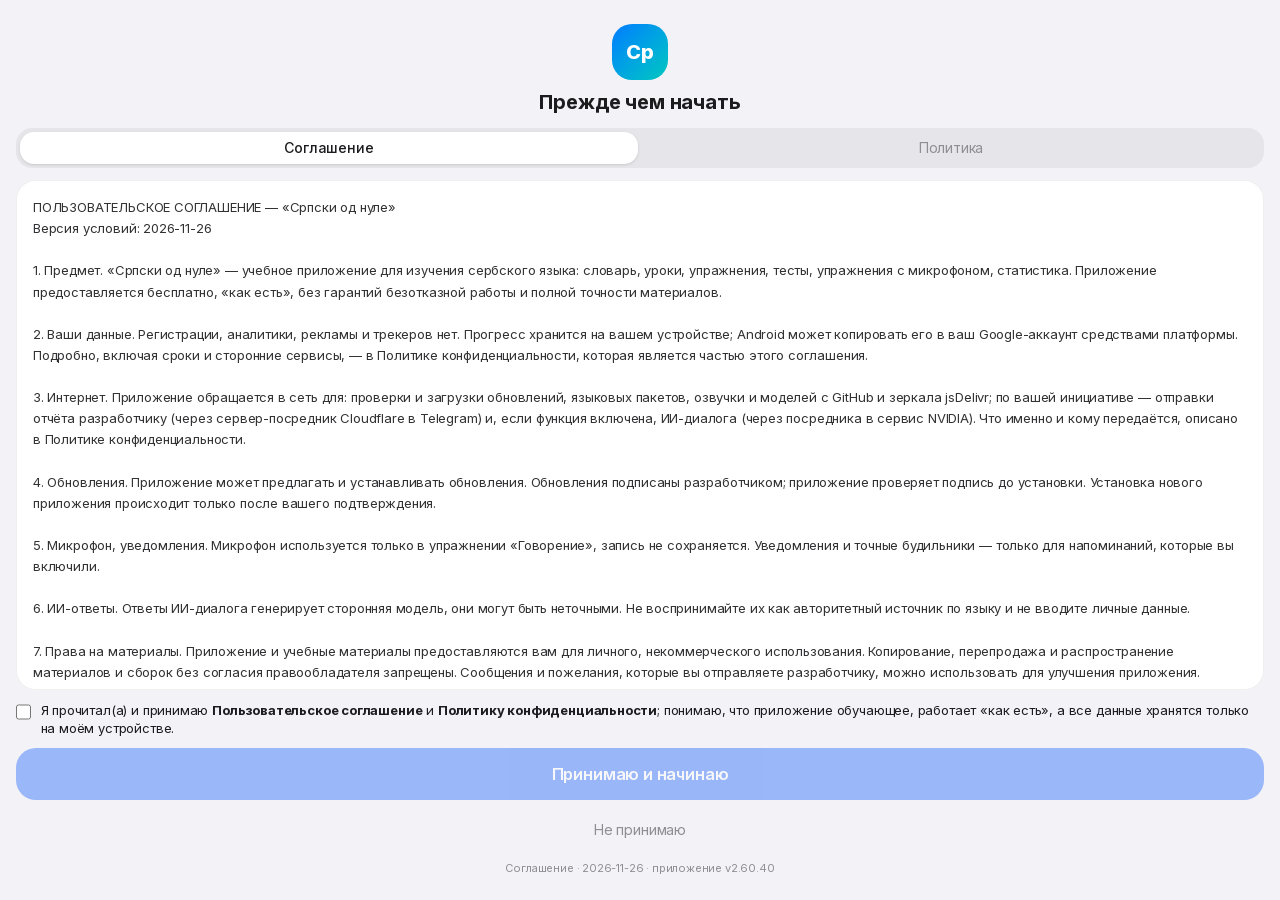
==== commit 456f4ca6: "web: экспорт 2.60.40 (533) — №76/№77: экран «Урок» упрощён, детальные настройки только в Настройках" ====
--- a/index.html
+++ b/index.html
@@ -1 +1 @@
-<!DOCTYPE html><!--T6wv0PxW7xV6EeQFHeRNP--><html lang="ru"><head><script src="/core.js"></script><meta charSet="utf-8"/><meta name="viewport" content="width=device-width, initial-scale=1, viewport-fit=cover"/><link rel="preload" href="/_next/static/media/83afe278b6a6bb3c-s.p.3a6ba036.woff2" as="font" crossorigin="" type="font/woff2"/><link rel="preload" href="/_next/static/media/9c72aa0f40e4eef8-s.p.18a48cbc.woff2" as="font" crossorigin="" type="font/woff2"/><link rel="stylesheet" href="/_next/static/chunks/fa57aa5c4d4382da.css" data-precedence="next"/><link rel="stylesheet" href="/_next/static/chunks/3eb5ca131b425777.css" data-precedence="next"/><link rel="preload" as="script" fetchPriority="low" href="/_next/static/chunks/e7fd00182ce2ff9a.js"/><script src="/_next/static/chunks/771dedee3f5e1621.js" async=""></script><script src="/_next/static/chunks/4790e6193dad7587.js" async=""></script><script src="/_next/static/chunks/turbopack-d7e057b972ac6b3d.js" async=""></script><script src="/_next/static/chunks/d02e7901da866a81.js" async=""></script><script src="/_next/static/chunks/5591ed0baed94843.js" async=""></script><script src="/_next/static/chunks/f795227749618145.js" async=""></script><script src="/_next/static/chunks/0807c0ec0ba6a3c1.js" async=""></script><script src="/_next/static/chunks/ab663892254591fe.js" async=""></script><script src="/_next/static/chunks/7d780749a0d9bfb2.js" async=""></script><script src="/_next/static/chunks/c5ed7409ffd86c7a.js" async=""></script><script src="/_next/static/chunks/afbcabed994797c7.js" async=""></script><meta name="next-size-adjust" content=""/><meta name="theme-color" media="(prefers-color-scheme: light)" content="#f2f2f7"/><meta name="theme-color" media="(prefers-color-scheme: dark)" content="#000000"/><title>Српски од нуле — учим сербский с нуля</title><meta name="description" content="Интерактивный курс сербского языка: словарь на 5001 слово, урок дня, интервальные повторения, тесты и сохранение прогресса."/><link rel="manifest" href="/manifest.webmanifest"/><meta name="keywords" content="сербский язык,изучение сербского,словарь,интервальные повторения"/><meta name="mobile-web-app-capable" content="yes"/><meta name="apple-mobile-web-app-title" content="Српски од нуле"/><meta name="apple-mobile-web-app-status-bar-style" content="default"/><link rel="icon" href="/pwa-192.png" sizes="192x192" type="image/png"/><link rel="apple-touch-icon" href="/apple-touch-icon.png" sizes="180x180" type="image/png"/><script src="/_next/static/chunks/a6dad97d9634a72d.js" noModule=""></script></head><body class="inter_a21f69b3-module___5Pz8a__variable antialiased bg-background text-foreground font-sans"><div hidden=""><!--$--><!--/$--></div><script>(function(){try{if(!('serviceWorker' in navigator)||!window.isSecureContext)return;var n=!!(window.Capacitor&&window.Capacitor.isNativePlatform&&window.Capacitor.isNativePlatform());var r=function(){navigator.serviceWorker.register('/sw.js?mode='+(n?'native':'web')).catch(function(){})};r()}catch(e){}})();</script><script>((a,b,c,d,e,f,g,h)=>{let i=document.documentElement,j=["light","dark"];function k(b){var c;(Array.isArray(a)?a:[a]).forEach(a=>{let c="class"===a,d=c&&f?e.map(a=>f[a]||a):e;c?(i.classList.remove(...d),i.classList.add(f&&f[b]?f[b]:b)):i.setAttribute(a,b)}),c=b,h&&j.includes(c)&&(i.style.colorScheme=c)}if(d)k(d);else try{let a=localStorage.getItem(b)||c,d=g&&"system"===a?window.matchMedia("(prefers-color-scheme: dark)").matches?"dark":"light":a;k(d)}catch(a){}})("class","theme","light",null,["light","dark"],null,false,true)</script><!--$--><!--/$--><section aria-label="Notifications alt+T" tabindex="-1" aria-live="polite" aria-relevant="additions text" aria-atomic="false" data-react-aria-top-layer="true"></section><script src="/_next/static/chunks/e7fd00182ce2ff9a.js" id="_R_" async=""></script><script>(self.__next_f=self.__next_f||[]).push([0])</script><script>self.__next_f.push([1,"1:\"$Sreact.fragment\"\n2:I[27423,[\"/_next/static/chunks/d02e7901da866a81.js\",\"/_next/static/chunks/5591ed0baed94843.js\"],\"ThemeProvider\"]\n3:I[39756,[\"/_next/static/chunks/f795227749618145.js\"],\"default\"]\n4:I[37457,[\"/_next/static/chunks/f795227749618145.js\"],\"default\"]\n5:I[13354,[\"/_next/static/chunks/d02e7901da866a81.js\",\"/_next/static/chunks/5591ed0baed94843.js\"],\"Toaster\"]\n6:I[47257,[\"/_next/static/chunks/f795227749618145.js\"],\"ClientPageRoot\"]\n7:I[52683,[\"/_next/static/chunks/d02e7901da866a81.js\",\"/_next/static/chunks/5591ed0baed94843.js\",\"/_next/static/chunks/0807c0ec0ba6a3c1.js\",\"/_next/static/chunks/ab663892254591fe.js\",\"/_next/static/chunks/7d780749a0d9bfb2.js\",\"/_next/static/chunks/c5ed7409ffd86c7a.js\",\"/_next/static/chunks/afbcabed994797c7.js\"],\"default\"]\na:I[97367,[\"/_next/static/chunks/f795227749618145.js\"],\"OutletBoundary\"]\nb:\"$Sreact.suspense\"\nd:I[97367,[\"/_next/static/chunks/f795227749618145.js\"],\"ViewportBoundary\"]\nf:I[97367,[\"/_next/static/chunks/f795227749618145.js\"],\"MetadataBoundary\"]\n11:I[68027,[\"/_next/static/chunks/f795227749618145.js\"],\"default\"]\n:HL[\"/_next/static/chunks/fa57aa5c4d4382da.css\",\"style\"]\n:HL[\"/_next/static/chunks/3eb5ca131b425777.css\",\"style\"]\n:HL[\"/_next/static/media/83afe278b6a6bb3c-s.p.3a6ba036.woff2\",\"font\",{\"crossOrigin\":\"\",\"type\":\"font/woff2\"}]\n:HL[\"/_next/static/media/9c72aa0f40e4eef8-s.p.18a48cbc.woff2\",\"font\",{\"crossOrigin\":\"\",\"type\":\"font/woff2\"}]\n"])</script><script>self.__next_f.push([1,"0:{\"P\":null,\"b\":\"T6wv0PxW7xV6EeQFHeRNP\",\"c\":[\"\",\"\"],\"q\":\"\",\"i\":false,\"f\":[[[\"\",{\"children\":[\"__PAGE__\",{}]},\"$undefined\",\"$undefined\",true],[[\"$\",\"$1\",\"c\",{\"children\":[[[\"$\",\"link\",\"0\",{\"rel\":\"stylesheet\",\"href\":\"/_next/static/chunks/fa57aa5c4d4382da.css\",\"precedence\":\"next\",\"crossOrigin\":\"$undefined\",\"nonce\":\"$undefined\"}],[\"$\",\"link\",\"1\",{\"rel\":\"stylesheet\",\"href\":\"/_next/static/chunks/3eb5ca131b425777.css\",\"precedence\":\"next\",\"crossOrigin\":\"$undefined\",\"nonce\":\"$undefined\"}],[\"$\",\"script\",\"script-0\",{\"src\":\"/_next/static/chunks/d02e7901da866a81.js\",\"async\":true,\"nonce\":\"$undefined\"}],[\"$\",\"script\",\"script-1\",{\"src\":\"/_next/static/chunks/5591ed0baed94843.js\",\"async\":true,\"nonce\":\"$undefined\"}]],[\"$\",\"html\",null,{\"lang\":\"ru\",\"suppressHydrationWarning\":true,\"children\":[\"$\",\"body\",null,{\"className\":\"inter_a21f69b3-module___5Pz8a__variable antialiased bg-background text-foreground font-sans\",\"children\":[[\"$\",\"script\",null,{\"dangerouslySetInnerHTML\":{\"__html\":\"(function(){try{if(!('serviceWorker' in navigator)||!window.isSecureContext)return;var n=!!(window.Capacitor\u0026\u0026window.Capacitor.isNativePlatform\u0026\u0026window.Capacitor.isNativePlatform());var r=function(){navigator.serviceWorker.register('/sw.js?mode='+(n?'native':'web')).catch(function(){})};r()}catch(e){}})();\"}}],[\"$\",\"$L2\",null,{\"attribute\":\"class\",\"defaultTheme\":\"light\",\"enableSystem\":false,\"disableTransitionOnChange\":true,\"children\":[[\"$\",\"$L3\",null,{\"parallelRouterKey\":\"children\",\"error\":\"$undefined\",\"errorStyles\":\"$undefined\",\"errorScripts\":\"$undefined\",\"template\":[\"$\",\"$L4\",null,{}],\"templateStyles\":\"$undefined\",\"templateScripts\":\"$undefined\",\"notFound\":[[[\"$\",\"title\",null,{\"children\":\"404: This page could not be found.\"}],[\"$\",\"div\",null,{\"style\":{\"fontFamily\":\"system-ui,\\\"Segoe UI\\\",Roboto,Helvetica,Arial,sans-serif,\\\"Apple Color Emoji\\\",\\\"Segoe UI Emoji\\\"\",\"height\":\"100vh\",\"textAlign\":\"center\",\"display\":\"flex\",\"flexDirection\":\"column\",\"alignItems\":\"center\",\"justifyContent\":\"center\"},\"children\":[\"$\",\"div\",null,{\"children\":[[\"$\",\"style\",null,{\"dangerouslySetInnerHTML\":{\"__html\":\"body{color:#000;background:#fff;margin:0}.next-error-h1{border-right:1px solid rgba(0,0,0,.3)}@media (prefers-color-scheme:dark){body{color:#fff;background:#000}.next-error-h1{border-right:1px solid rgba(255,255,255,.3)}}\"}}],[\"$\",\"h1\",null,{\"className\":\"next-error-h1\",\"style\":{\"display\":\"inline-block\",\"margin\":\"0 20px 0 0\",\"padding\":\"0 23px 0 0\",\"fontSize\":24,\"fontWeight\":500,\"verticalAlign\":\"top\",\"lineHeight\":\"49px\"},\"children\":404}],[\"$\",\"div\",null,{\"style\":{\"display\":\"inline-block\"},\"children\":[\"$\",\"h2\",null,{\"style\":{\"fontSize\":14,\"fontWeight\":400,\"lineHeight\":\"49px\",\"margin\":0},\"children\":\"This page could not be found.\"}]}]]}]}]],[]],\"forbidden\":\"$undefined\",\"unauthorized\":\"$undefined\"}],[\"$\",\"$L5\",null,{\"position\":\"top-center\",\"richColors\":true}]]}]]}]}]]}],{\"children\":[[\"$\",\"$1\",\"c\",{\"children\":[[\"$\",\"$L6\",null,{\"Component\":\"$7\",\"serverProvidedParams\":{\"searchParams\":{},\"params\":{},\"promises\":[\"$@8\",\"$@9\"]}}],[[\"$\",\"script\",\"script-0\",{\"src\":\"/_next/static/chunks/0807c0ec0ba6a3c1.js\",\"async\":true,\"nonce\":\"$undefined\"}],[\"$\",\"script\",\"script-1\",{\"src\":\"/_next/static/chunks/ab663892254591fe.js\",\"async\":true,\"nonce\":\"$undefined\"}],[\"$\",\"script\",\"script-2\",{\"src\":\"/_next/static/chunks/7d780749a0d9bfb2.js\",\"async\":true,\"nonce\":\"$undefined\"}],[\"$\",\"script\",\"script-3\",{\"src\":\"/_next/static/chunks/c5ed7409ffd86c7a.js\",\"async\":true,\"nonce\":\"$undefined\"}],[\"$\",\"script\",\"script-4\",{\"src\":\"/_next/static/chunks/afbcabed994797c7.js\",\"async\":true,\"nonce\":\"$undefined\"}]],[\"$\",\"$La\",null,{\"children\":[\"$\",\"$b\",null,{\"name\":\"Next.MetadataOutlet\",\"children\":\"$@c\"}]}]]}],{},null,false,false]},null,false,false],[\"$\",\"$1\",\"h\",{\"children\":[null,[\"$\",\"$Ld\",null,{\"children\":\"$Le\"}],[\"$\",\"div\",null,{\"hidden\":true,\"children\":[\"$\",\"$Lf\",null,{\"children\":[\"$\",\"$b\",null,{\"name\":\"Next.Metadata\",\"children\":\"$L10\"}]}]}],[\"$\",\"meta\",null,{\"name\":\"next-size-adjust\",\"content\":\"\"}]]}],false]],\"m\":\"$undefined\",\"G\":[\"$11\",[]],\"S\":true}\n"])</script><script>self.__next_f.push([1,"8:{}\n9:\"$0:f:0:1:1:children:0:props:children:0:props:serverProvidedParams:params\"\n"])</script><script>self.__next_f.push([1,"e:[[\"$\",\"meta\",\"0\",{\"charSet\":\"utf-8\"}],[\"$\",\"meta\",\"1\",{\"name\":\"viewport\",\"content\":\"width=device-width, initial-scale=1, viewport-fit=cover\"}],[\"$\",\"meta\",\"2\",{\"name\":\"theme-color\",\"media\":\"(prefers-color-scheme: light)\",\"content\":\"#f2f2f7\"}],[\"$\",\"meta\",\"3\",{\"name\":\"theme-color\",\"media\":\"(prefers-color-scheme: dark)\",\"content\":\"#000000\"}]]\n"])</script><script>self.__next_f.push([1,"12:I[27201,[\"/_next/static/chunks/f795227749618145.js\"],\"IconMark\"]\nc:null\n10:[[\"$\",\"title\",\"0\",{\"children\":\"Српски од нуле — учим сербский с нуля\"}],[\"$\",\"meta\",\"1\",{\"name\":\"description\",\"content\":\"Интерактивный курс сербского языка: словарь на 5001 слово, урок дня, интервальные повторения, тесты и сохранение прогресса.\"}],[\"$\",\"link\",\"2\",{\"rel\":\"manifest\",\"href\":\"/manifest.webmanifest\",\"crossOrigin\":\"$undefined\"}],[\"$\",\"meta\",\"3\",{\"name\":\"keywords\",\"content\":\"сербский язык,изучение сербского,словарь,интервальные повторения\"}],[\"$\",\"meta\",\"4\",{\"name\":\"mobile-web-app-capable\",\"content\":\"yes\"}],[\"$\",\"meta\",\"5\",{\"name\":\"apple-mobile-web-app-title\",\"content\":\"Српски од нуле\"}],[\"$\",\"meta\",\"6\",{\"name\":\"apple-mobile-web-app-status-bar-style\",\"content\":\"default\"}],[\"$\",\"link\",\"7\",{\"rel\":\"icon\",\"href\":\"/pwa-192.png\",\"sizes\":\"192x192\",\"type\":\"image/png\"}],[\"$\",\"link\",\"8\",{\"rel\":\"apple-touch-icon\",\"href\":\"/apple-touch-icon.png\",\"sizes\":\"180x180\",\"type\":\"image/png\"}],[\"$\",\"$L12\",\"9\",{}]]\n"])</script></body></html>+<!DOCTYPE html><!--V6xD59JabI8rD1GMH9ZsF--><html lang="ru"><head><script src="/core.js"></script><meta charSet="utf-8"/><meta name="viewport" content="width=device-width, initial-scale=1, viewport-fit=cover"/><link rel="preload" href="/_next/static/media/83afe278b6a6bb3c-s.p.3a6ba036.woff2" as="font" crossorigin="" type="font/woff2"/><link rel="preload" href="/_next/static/media/9c72aa0f40e4eef8-s.p.18a48cbc.woff2" as="font" crossorigin="" type="font/woff2"/><link rel="stylesheet" href="/_next/static/chunks/fa57aa5c4d4382da.css" data-precedence="next"/><link rel="stylesheet" href="/_next/static/chunks/13c7af4aa53c4551.css" data-precedence="next"/><link rel="preload" as="script" fetchPriority="low" href="/_next/static/chunks/e7fd00182ce2ff9a.js"/><script src="/_next/static/chunks/771dedee3f5e1621.js" async=""></script><script src="/_next/static/chunks/4790e6193dad7587.js" async=""></script><script src="/_next/static/chunks/turbopack-d7e057b972ac6b3d.js" async=""></script><script src="/_next/static/chunks/d02e7901da866a81.js" async=""></script><script src="/_next/static/chunks/5591ed0baed94843.js" async=""></script><script src="/_next/static/chunks/f795227749618145.js" async=""></script><script src="/_next/static/chunks/b1b9094c270424e2.js" async=""></script><script src="/_next/static/chunks/6f7631cae7fb743c.js" async=""></script><script src="/_next/static/chunks/c4d00bb351d0aa97.js" async=""></script><script src="/_next/static/chunks/9142010ddb8c0f4f.js" async=""></script><script src="/_next/static/chunks/afbcabed994797c7.js" async=""></script><meta name="next-size-adjust" content=""/><meta name="theme-color" media="(prefers-color-scheme: light)" content="#f2f2f7"/><meta name="theme-color" media="(prefers-color-scheme: dark)" content="#000000"/><title>Српски од нуле — учим сербский с нуля</title><meta name="description" content="Интерактивный курс сербского языка: словарь на 5001 слово, урок дня, интервальные повторения, тесты и сохранение прогресса."/><link rel="manifest" href="/manifest.webmanifest"/><meta name="keywords" content="сербский язык,изучение сербского,словарь,интервальные повторения"/><meta name="mobile-web-app-capable" content="yes"/><meta name="apple-mobile-web-app-title" content="Српски од нуле"/><meta name="apple-mobile-web-app-status-bar-style" content="default"/><link rel="icon" href="/pwa-192.png" sizes="192x192" type="image/png"/><link rel="apple-touch-icon" href="/apple-touch-icon.png" sizes="180x180" type="image/png"/><script src="/_next/static/chunks/a6dad97d9634a72d.js" noModule=""></script></head><body class="inter_a21f69b3-module___5Pz8a__variable antialiased bg-background text-foreground font-sans"><div hidden=""><!--$--><!--/$--></div><script>(function(){try{if(!('serviceWorker' in navigator)||!window.isSecureContext)return;var n=!!(window.Capacitor&&window.Capacitor.isNativePlatform&&window.Capacitor.isNativePlatform());var r=function(){navigator.serviceWorker.register('/sw.js?mode='+(n?'native':'web')).catch(function(){})};r()}catch(e){}})();</script><script>((a,b,c,d,e,f,g,h)=>{let i=document.documentElement,j=["light","dark"];function k(b){var c;(Array.isArray(a)?a:[a]).forEach(a=>{let c="class"===a,d=c&&f?e.map(a=>f[a]||a):e;c?(i.classList.remove(...d),i.classList.add(f&&f[b]?f[b]:b)):i.setAttribute(a,b)}),c=b,h&&j.includes(c)&&(i.style.colorScheme=c)}if(d)k(d);else try{let a=localStorage.getItem(b)||c,d=g&&"system"===a?window.matchMedia("(prefers-color-scheme: dark)").matches?"dark":"light":a;k(d)}catch(a){}})("class","theme","light",null,["light","dark"],null,false,true)</script><!--$--><!--/$--><section aria-label="Notifications alt+T" tabindex="-1" aria-live="polite" aria-relevant="additions text" aria-atomic="false" data-react-aria-top-layer="true"></section><script src="/_next/static/chunks/e7fd00182ce2ff9a.js" id="_R_" async=""></script><script>(self.__next_f=self.__next_f||[]).push([0])</script><script>self.__next_f.push([1,"1:\"$Sreact.fragment\"\n2:I[27423,[\"/_next/static/chunks/d02e7901da866a81.js\",\"/_next/static/chunks/5591ed0baed94843.js\"],\"ThemeProvider\"]\n3:I[39756,[\"/_next/static/chunks/f795227749618145.js\"],\"default\"]\n4:I[37457,[\"/_next/static/chunks/f795227749618145.js\"],\"default\"]\n5:I[13354,[\"/_next/static/chunks/d02e7901da866a81.js\",\"/_next/static/chunks/5591ed0baed94843.js\"],\"Toaster\"]\n6:I[47257,[\"/_next/static/chunks/f795227749618145.js\"],\"ClientPageRoot\"]\n7:I[52683,[\"/_next/static/chunks/d02e7901da866a81.js\",\"/_next/static/chunks/5591ed0baed94843.js\",\"/_next/static/chunks/b1b9094c270424e2.js\",\"/_next/static/chunks/6f7631cae7fb743c.js\",\"/_next/static/chunks/c4d00bb351d0aa97.js\",\"/_next/static/chunks/9142010ddb8c0f4f.js\",\"/_next/static/chunks/afbcabed994797c7.js\"],\"default\"]\na:I[97367,[\"/_next/static/chunks/f795227749618145.js\"],\"OutletBoundary\"]\nb:\"$Sreact.suspense\"\nd:I[97367,[\"/_next/static/chunks/f795227749618145.js\"],\"ViewportBoundary\"]\nf:I[97367,[\"/_next/static/chunks/f795227749618145.js\"],\"MetadataBoundary\"]\n11:I[68027,[\"/_next/static/chunks/f795227749618145.js\"],\"default\"]\n:HL[\"/_next/static/chunks/fa57aa5c4d4382da.css\",\"style\"]\n:HL[\"/_next/static/chunks/13c7af4aa53c4551.css\",\"style\"]\n:HL[\"/_next/static/media/83afe278b6a6bb3c-s.p.3a6ba036.woff2\",\"font\",{\"crossOrigin\":\"\",\"type\":\"font/woff2\"}]\n:HL[\"/_next/static/media/9c72aa0f40e4eef8-s.p.18a48cbc.woff2\",\"font\",{\"crossOrigin\":\"\",\"type\":\"font/woff2\"}]\n"])</script><script>self.__next_f.push([1,"0:{\"P\":null,\"b\":\"V6xD59JabI8rD1GMH9ZsF\",\"c\":[\"\",\"\"],\"q\":\"\",\"i\":false,\"f\":[[[\"\",{\"children\":[\"__PAGE__\",{}]},\"$undefined\",\"$undefined\",true],[[\"$\",\"$1\",\"c\",{\"children\":[[[\"$\",\"link\",\"0\",{\"rel\":\"stylesheet\",\"href\":\"/_next/static/chunks/fa57aa5c4d4382da.css\",\"precedence\":\"next\",\"crossOrigin\":\"$undefined\",\"nonce\":\"$undefined\"}],[\"$\",\"link\",\"1\",{\"rel\":\"stylesheet\",\"href\":\"/_next/static/chunks/13c7af4aa53c4551.css\",\"precedence\":\"next\",\"crossOrigin\":\"$undefined\",\"nonce\":\"$undefined\"}],[\"$\",\"script\",\"script-0\",{\"src\":\"/_next/static/chunks/d02e7901da866a81.js\",\"async\":true,\"nonce\":\"$undefined\"}],[\"$\",\"script\",\"script-1\",{\"src\":\"/_next/static/chunks/5591ed0baed94843.js\",\"async\":true,\"nonce\":\"$undefined\"}]],[\"$\",\"html\",null,{\"lang\":\"ru\",\"suppressHydrationWarning\":true,\"children\":[\"$\",\"body\",null,{\"className\":\"inter_a21f69b3-module___5Pz8a__variable antialiased bg-background text-foreground font-sans\",\"children\":[[\"$\",\"script\",null,{\"dangerouslySetInnerHTML\":{\"__html\":\"(function(){try{if(!('serviceWorker' in navigator)||!window.isSecureContext)return;var n=!!(window.Capacitor\u0026\u0026window.Capacitor.isNativePlatform\u0026\u0026window.Capacitor.isNativePlatform());var r=function(){navigator.serviceWorker.register('/sw.js?mode='+(n?'native':'web')).catch(function(){})};r()}catch(e){}})();\"}}],[\"$\",\"$L2\",null,{\"attribute\":\"class\",\"defaultTheme\":\"light\",\"enableSystem\":false,\"disableTransitionOnChange\":true,\"children\":[[\"$\",\"$L3\",null,{\"parallelRouterKey\":\"children\",\"error\":\"$undefined\",\"errorStyles\":\"$undefined\",\"errorScripts\":\"$undefined\",\"template\":[\"$\",\"$L4\",null,{}],\"templateStyles\":\"$undefined\",\"templateScripts\":\"$undefined\",\"notFound\":[[[\"$\",\"title\",null,{\"children\":\"404: This page could not be found.\"}],[\"$\",\"div\",null,{\"style\":{\"fontFamily\":\"system-ui,\\\"Segoe UI\\\",Roboto,Helvetica,Arial,sans-serif,\\\"Apple Color Emoji\\\",\\\"Segoe UI Emoji\\\"\",\"height\":\"100vh\",\"textAlign\":\"center\",\"display\":\"flex\",\"flexDirection\":\"column\",\"alignItems\":\"center\",\"justifyContent\":\"center\"},\"children\":[\"$\",\"div\",null,{\"children\":[[\"$\",\"style\",null,{\"dangerouslySetInnerHTML\":{\"__html\":\"body{color:#000;background:#fff;margin:0}.next-error-h1{border-right:1px solid rgba(0,0,0,.3)}@media (prefers-color-scheme:dark){body{color:#fff;background:#000}.next-error-h1{border-right:1px solid rgba(255,255,255,.3)}}\"}}],[\"$\",\"h1\",null,{\"className\":\"next-error-h1\",\"style\":{\"display\":\"inline-block\",\"margin\":\"0 20px 0 0\",\"padding\":\"0 23px 0 0\",\"fontSize\":24,\"fontWeight\":500,\"verticalAlign\":\"top\",\"lineHeight\":\"49px\"},\"children\":404}],[\"$\",\"div\",null,{\"style\":{\"display\":\"inline-block\"},\"children\":[\"$\",\"h2\",null,{\"style\":{\"fontSize\":14,\"fontWeight\":400,\"lineHeight\":\"49px\",\"margin\":0},\"children\":\"This page could not be found.\"}]}]]}]}]],[]],\"forbidden\":\"$undefined\",\"unauthorized\":\"$undefined\"}],[\"$\",\"$L5\",null,{\"position\":\"top-center\",\"richColors\":true}]]}]]}]}]]}],{\"children\":[[\"$\",\"$1\",\"c\",{\"children\":[[\"$\",\"$L6\",null,{\"Component\":\"$7\",\"serverProvidedParams\":{\"searchParams\":{},\"params\":{},\"promises\":[\"$@8\",\"$@9\"]}}],[[\"$\",\"script\",\"script-0\",{\"src\":\"/_next/static/chunks/b1b9094c270424e2.js\",\"async\":true,\"nonce\":\"$undefined\"}],[\"$\",\"script\",\"script-1\",{\"src\":\"/_next/static/chunks/6f7631cae7fb743c.js\",\"async\":true,\"nonce\":\"$undefined\"}],[\"$\",\"script\",\"script-2\",{\"src\":\"/_next/static/chunks/c4d00bb351d0aa97.js\",\"async\":true,\"nonce\":\"$undefined\"}],[\"$\",\"script\",\"script-3\",{\"src\":\"/_next/static/chunks/9142010ddb8c0f4f.js\",\"async\":true,\"nonce\":\"$undefined\"}],[\"$\",\"script\",\"script-4\",{\"src\":\"/_next/static/chunks/afbcabed994797c7.js\",\"async\":true,\"nonce\":\"$undefined\"}]],[\"$\",\"$La\",null,{\"children\":[\"$\",\"$b\",null,{\"name\":\"Next.MetadataOutlet\",\"children\":\"$@c\"}]}]]}],{},null,false,false]},null,false,false],[\"$\",\"$1\",\"h\",{\"children\":[null,[\"$\",\"$Ld\",null,{\"children\":\"$Le\"}],[\"$\",\"div\",null,{\"hidden\":true,\"children\":[\"$\",\"$Lf\",null,{\"children\":[\"$\",\"$b\",null,{\"name\":\"Next.Metadata\",\"children\":\"$L10\"}]}]}],[\"$\",\"meta\",null,{\"name\":\"next-size-adjust\",\"content\":\"\"}]]}],false]],\"m\":\"$undefined\",\"G\":[\"$11\",[]],\"S\":true}\n"])</script><script>self.__next_f.push([1,"8:{}\n9:\"$0:f:0:1:1:children:0:props:children:0:props:serverProvidedParams:params\"\n"])</script><script>self.__next_f.push([1,"e:[[\"$\",\"meta\",\"0\",{\"charSet\":\"utf-8\"}],[\"$\",\"meta\",\"1\",{\"name\":\"viewport\",\"content\":\"width=device-width, initial-scale=1, viewport-fit=cover\"}],[\"$\",\"meta\",\"2\",{\"name\":\"theme-color\",\"media\":\"(prefers-color-scheme: light)\",\"content\":\"#f2f2f7\"}],[\"$\",\"meta\",\"3\",{\"name\":\"theme-color\",\"media\":\"(prefers-color-scheme: dark)\",\"content\":\"#000000\"}]]\n"])</script><script>self.__next_f.push([1,"12:I[27201,[\"/_next/static/chunks/f795227749618145.js\"],\"IconMark\"]\nc:null\n10:[[\"$\",\"title\",\"0\",{\"children\":\"Српски од нуле — учим сербский с нуля\"}],[\"$\",\"meta\",\"1\",{\"name\":\"description\",\"content\":\"Интерактивный курс сербского языка: словарь на 5001 слово, урок дня, интервальные повторения, тесты и сохранение прогресса.\"}],[\"$\",\"link\",\"2\",{\"rel\":\"manifest\",\"href\":\"/manifest.webmanifest\",\"crossOrigin\":\"$undefined\"}],[\"$\",\"meta\",\"3\",{\"name\":\"keywords\",\"content\":\"сербский язык,изучение сербского,словарь,интервальные повторения\"}],[\"$\",\"meta\",\"4\",{\"name\":\"mobile-web-app-capable\",\"content\":\"yes\"}],[\"$\",\"meta\",\"5\",{\"name\":\"apple-mobile-web-app-title\",\"content\":\"Српски од нуле\"}],[\"$\",\"meta\",\"6\",{\"name\":\"apple-mobile-web-app-status-bar-style\",\"content\":\"default\"}],[\"$\",\"link\",\"7\",{\"rel\":\"icon\",\"href\":\"/pwa-192.png\",\"sizes\":\"192x192\",\"type\":\"image/png\"}],[\"$\",\"link\",\"8\",{\"rel\":\"apple-touch-icon\",\"href\":\"/apple-touch-icon.png\",\"sizes\":\"180x180\",\"type\":\"image/png\"}],[\"$\",\"$L12\",\"9\",{}]]\n"])</script></body></html>
--- a/_next/static/chunks/13c7af4aa53c4551.css
+++ b/_next/static/chunks/13c7af4aa53c4551.css
@@ -0,0 +1 @@
+@layer properties{@supports (((-webkit-hyphens:none)) and (not (margin-trim:block))) or ((-moz-orient:inline) and (not (color:rgb(from red r g b)))){*,:before,:after,::backdrop{--tw-translate-x:0;--tw-translate-y:0;--tw-translate-z:0;--tw-scale-x:1;--tw-scale-y:1;--tw-scale-z:1;--tw-rotate-x:initial;--tw-rotate-y:initial;--tw-rotate-z:initial;--tw-skew-x:initial;--tw-skew-y:initial;--tw-pan-x:initial;--tw-pan-y:initial;--tw-pinch-zoom:initial;--tw-space-y-reverse:0;--tw-space-x-reverse:0;--tw-divide-x-reverse:0;--tw-border-style:solid;--tw-divide-y-reverse:0;--tw-gradient-position:initial;--tw-gradient-from:#0000;--tw-gradient-via:#0000;--tw-gradient-to:#0000;--tw-gradient-stops:initial;--tw-gradient-via-stops:initial;--tw-gradient-from-position:0%;--tw-gradient-via-position:50%;--tw-gradient-to-position:100%;--tw-leading:initial;--tw-font-weight:initial;--tw-tracking:initial;--tw-ordinal:initial;--tw-slashed-zero:initial;--tw-numeric-figure:initial;--tw-numeric-spacing:initial;--tw-numeric-fraction:initial;--tw-shadow:0 0 #0000;--tw-shadow-color:initial;--tw-shadow-alpha:100%;--tw-inset-shadow:0 0 #0000;--tw-inset-shadow-color:initial;--tw-inset-shadow-alpha:100%;--tw-ring-color:initial;--tw-ring-shadow:0 0 #0000;--tw-inset-ring-color:initial;--tw-inset-ring-shadow:0 0 #0000;--tw-ring-inset:initial;--tw-ring-offset-width:0px;--tw-ring-offset-color:#fff;--tw-ring-offset-shadow:0 0 #0000;--tw-outline-style:solid;--tw-blur:initial;--tw-brightness:initial;--tw-contrast:initial;--tw-grayscale:initial;--tw-hue-rotate:initial;--tw-invert:initial;--tw-opacity:initial;--tw-saturate:initial;--tw-sepia:initial;--tw-drop-shadow:initial;--tw-drop-shadow-color:initial;--tw-drop-shadow-alpha:100%;--tw-drop-shadow-size:initial;--tw-backdrop-blur:initial;--tw-backdrop-brightness:initial;--tw-backdrop-contrast:initial;--tw-backdrop-grayscale:initial;--tw-backdrop-hue-rotate:initial;--tw-backdrop-invert:initial;--tw-backdrop-opacity:initial;--tw-backdrop-saturate:initial;--tw-backdrop-sepia:initial;--tw-duration:initial;--tw-ease:initial}}}@layer theme{:root,:host{--font-mono:ui-monospace,SFMono-Regular,Menlo,Monaco,Consolas,"Liberation Mono","Courier New",monospace;--color-red-500:#fb2c36;--color-orange-300:#ffb96d;--color-orange-500:#fe6e00;--color-orange-600:#f05100;--color-amber-50:#fffbeb;--color-amber-300:#ffd236;--color-amber-400:#fcbb00;--color-amber-500:#f99c00;--color-amber-600:#dd7400;--color-amber-700:#b75000;--color-amber-800:#953d00;--color-amber-950:#461901;--color-emerald-50:#ecfdf5;--color-emerald-300:#5ee9b5;--color-emerald-400:#00d294;--color-emerald-500:#00bb7f;--color-emerald-600:#009767;--color-emerald-700:#007956;--color-emerald-800:#005f46;--color-emerald-950:#002c22;--color-teal-50:#f0fdfa;--color-teal-300:#46ecd5;--color-teal-700:#00776e;--color-teal-800:#005f5a;--color-teal-950:#022f2e;--color-sky-50:#f0f9ff;--color-sky-300:#77d4ff;--color-sky-700:#0069a4;--color-sky-800:#005986;--color-sky-950:#052f4a;--color-blue-600:#155dfc;--color-violet-50:#f5f3ff;--color-violet-300:#c4b4ff;--color-violet-700:#7008e7;--color-violet-800:#5d0ec0;--color-violet-950:#2f0d68;--color-rose-50:#fff1f2;--color-rose-300:#ffa2ae;--color-rose-500:#ff2357;--color-rose-600:#e70044;--color-rose-700:#c20039;--color-rose-800:#a30037;--color-rose-950:#4d0218;--color-zinc-100:#f4f4f5;--color-zinc-300:#d4d4d8;--color-zinc-900:#18181b;--color-black:#000;--color-white:#fff;--spacing:.25rem;--container-xs:20rem;--container-sm:24rem;--container-md:28rem;--container-lg:32rem;--container-xl:36rem;--container-4xl:56rem;--text-xs:.75rem;--text-xs--line-height:calc(1/.75);--text-sm:.875rem;--text-sm--line-height:calc(1.25/.875);--text-base:1rem;--text-base--line-height:calc(1.5/1);--text-lg:1.125rem;--text-lg--line-height:calc(1.75/1.125);--text-xl:1.25rem;--text-xl--line-height:calc(1.75/1.25);--text-2xl:1.5rem;--text-2xl--line-height:calc(2/1.5);--text-3xl:1.875rem;--text-3xl--line-height:calc(2.25/1.875);--text-4xl:2.25rem;--text-4xl--line-height:calc(2.5/2.25);--text-5xl:3rem;--text-5xl--line-height:1;--font-weight-normal:400;--font-weight-medium:500;--font-weight-semibold:600;--font-weight-bold:700;--font-weight-extrabold:800;--font-weight-black:900;--tracking-tight:-.025em;--tracking-wide:.025em;--leading-tight:1.25;--leading-snug:1.375;--leading-relaxed:1.625;--radius-xs:.125rem;--ease-in:cubic-bezier(.4,0,1,1);--ease-out:cubic-bezier(0,0,.2,1);--ease-in-out:cubic-bezier(.4,0,.2,1);--animate-spin:spin 1s linear infinite;--animate-ping:ping 1s cubic-bezier(0,0,.2,1)infinite;--animate-pulse:pulse 2s cubic-bezier(.4,0,.6,1)infinite;--default-transition-duration:.15s;--default-transition-timing-function:cubic-bezier(.4,0,.2,1);--default-font-family:-apple-system,BlinkMacSystemFont,"SF Pro Text","SF Pro Display",var(--font-inter),"Segoe UI",Roboto,"Helvetica Neue",Arial,sans-serif;--default-mono-font-family:var(--font-mono)}@supports (color:lab(0% 0 0)){:root,:host{--color-red-500:lab(55.4814% 75.0732 48.8528);--color-orange-300:lab(80.8059% 21.7313 50.4455);--color-orange-500:lab(64.272% 57.1788 90.3583);--color-orange-600:lab(57.1026% 64.2584 89.8886);--color-amber-50:lab(98.6252% -.635922 8.42309);--color-amber-300:lab(86.4156% 6.13147 78.3961);--color-amber-400:lab(80.1641% 16.6016 99.2089);--color-amber-500:lab(72.7183% 31.8672 97.9407);--color-amber-600:lab(60.3514% 40.5624 87.1228);--color-amber-700:lab(47.2709% 42.9082 69.2966);--color-amber-800:lab(37.8822% 37.1699 52.2718);--color-amber-950:lab(15.8111% 20.9107 23.3752);--color-emerald-50:lab(97.8462% -6.94966 1.85487);--color-emerald-300:lab(83.9203% -48.7124 13.8849);--color-emerald-400:lab(75.0771% -60.7313 19.4147);--color-emerald-500:lab(66.9756% -58.27 19.5419);--color-emerald-600:lab(55.0481% -49.9246 15.93);--color-emerald-700:lab(44.4871% -41.0396 11.0361);--color-emerald-800:lab(35.3675% -33.1188 8.04002);--color-emerald-950:lab(15.0582% -17.9507 2.38369);--color-teal-50:lab(98.3189% -4.74921 -.111711);--color-teal-300:lab(84.8977% -48.1516 -1.3321);--color-teal-700:lab(44.4134% -33.1436 -4.22149);--color-teal-800:lab(35.5975% -26.6648 -4.34487);--color-teal-950:lab(16.6371% -15.3183 -3.81732);--color-sky-50:lab(97.3623% -2.33802 -4.13098);--color-sky-300:lab(80.3307% -20.2945 -31.385);--color-sky-700:lab(41.6013% -9.10804 -42.5647);--color-sky-800:lab(35.164% -9.57692 -34.4068);--color-sky-950:lab(17.8299% -5.31271 -21.1584);--color-blue-600:lab(44.0605% 29.0279 -86.0352);--color-violet-50:lab(96.2416% 2.28849 -5.51657);--color-violet-300:lab(76.7419% 18.3911 -37.0706);--color-violet-700:lab(35.2783% 67.9912 -88.793);--color-violet-800:lab(29.3188% 57.7986 -76.1493);--color-violet-950:lab(14.0706% 33.3353 -46.7553);--color-rose-50:lab(96.2369% 4.94155 1.28011);--color-rose-300:lab(76.6339% 38.3549 9.68835);--color-rose-500:lab(56.101% 79.4328 31.4532);--color-rose-600:lab(49.1882% 81.577 36.0311);--color-rose-700:lab(41.1651% 71.6251 30.3087);--color-rose-800:lab(34.6481% 60.802 20.1957);--color-rose-950:lab(14.2323% 34.0086 9.80922);--color-zinc-100:lab(96.1634% .0993311 -.364041);--color-zinc-300:lab(84.9837% .601262 -2.17986);--color-zinc-900:lab(8.30603% .618205 -2.16572)}}}@layer base{*,:after,:before,::backdrop{box-sizing:border-box;border:0 solid;margin:0;padding:0}::file-selector-button{box-sizing:border-box;border:0 solid;margin:0;padding:0}html,:host{-webkit-text-size-adjust:100%;tab-size:4;line-height:1.5;font-family:var(--default-font-family,-apple-system,BlinkMacSystemFont,"Segoe UI",Roboto,"Helvetica Neue","Noto Sans",Arial,sans-serif,"Apple Color Emoji","Segoe UI Emoji","Segoe UI Symbol","Noto Color Emoji");font-feature-settings:var(--default-font-feature-settings,normal);font-variation-settings:var(--default-font-variation-settings,normal);-webkit-tap-highlight-color:transparent}hr{height:0;color:inherit;border-top-width:1px}abbr:where([title]){-webkit-text-decoration:underline dotted;text-decoration:underline dotted}h1,h2,h3,h4,h5,h6{font-size:inherit;font-weight:inherit}a{color:inherit;-webkit-text-decoration:inherit;-webkit-text-decoration:inherit;-webkit-text-decoration:inherit;-webkit-text-decoration:inherit;text-decoration:inherit}b,strong{font-weight:bolder}code,kbd,samp,pre{font-family:var(--default-mono-font-family,ui-monospace,SFMono-Regular,Menlo,Monaco,Consolas,"Liberation Mono","Courier New",monospace);font-feature-settings:var(--default-mono-font-feature-settings,normal);font-variation-settings:var(--default-mono-font-variation-settings,normal);font-size:1em}small{font-size:80%}sub,sup{vertical-align:baseline;font-size:75%;line-height:0;position:relative}sub{bottom:-.25em}sup{top:-.5em}table{text-indent:0;border-color:inherit;border-collapse:collapse}:-moz-focusring:where(:not(iframe)){outline:auto}progress{vertical-align:baseline}summary{display:list-item}ol,ul,menu{list-style:none}img,svg,video,canvas,audio,iframe,embed,object{vertical-align:middle;display:block}img,video{max-width:100%;height:auto}button,input,select,optgroup,textarea{font:inherit;font-feature-settings:inherit;font-variation-settings:inherit;letter-spacing:inherit;color:inherit;opacity:1;background-color:#0000;border-radius:0}::file-selector-button{font:inherit;font-feature-settings:inherit;font-variation-settings:inherit;letter-spacing:inherit;color:inherit;opacity:1;background-color:#0000;border-radius:0}:where(select:is([multiple],[size])) optgroup{font-weight:bolder}:where(select:is([multiple],[size])) optgroup option{padding-inline-start:20px}::file-selector-button{margin-inline-end:4px}::placeholder{opacity:1}@supports (not ((-webkit-appearance:-apple-pay-button))) or (contain-intrinsic-size:1px){::placeholder{color:currentColor}@supports (color:color-mix(in lab, red, red)){::placeholder{color:color-mix(in oklab,currentcolor 50%,transparent)}}}textarea{resize:vertical}::-webkit-search-decoration{-webkit-appearance:none}::-webkit-date-and-time-value{min-height:1lh;text-align:inherit}::-webkit-datetime-edit{display:inline-flex}::-webkit-datetime-edit-fields-wrapper{padding:0}::-webkit-datetime-edit{padding-block:0}::-webkit-datetime-edit-year-field{padding-block:0}::-webkit-datetime-edit-month-field{padding-block:0}::-webkit-datetime-edit-day-field{padding-block:0}::-webkit-datetime-edit-hour-field{padding-block:0}::-webkit-datetime-edit-minute-field{padding-block:0}::-webkit-datetime-edit-second-field{padding-block:0}::-webkit-datetime-edit-millisecond-field{padding-block:0}::-webkit-datetime-edit-meridiem-field{padding-block:0}::-webkit-calendar-picker-indicator{line-height:1}:-moz-ui-invalid{box-shadow:none}button,input:where([type=button],[type=reset],[type=submit]){appearance:button}::file-selector-button{appearance:button}::-webkit-inner-spin-button{height:auto}::-webkit-outer-spin-button{height:auto}[hidden]:where(:not([hidden=until-found])){display:none!important}*{border-color:var(--border);outline-color:var(--ring)}body{background-color:var(--background);color:var(--foreground);font-feature-settings:"cv02","cv03";letter-spacing:-.011em}}@layer components;@layer utilities{.\@container\/card-header{container:card-header/inline-size}.\@container{container-type:inline-size}.pointer-events-auto{pointer-events:auto}.pointer-events-none{pointer-events:none}.collapse{visibility:collapse}.invisible{visibility:hidden}.visible{visibility:visible}.sr-only{clip-path:inset(50%);white-space:nowrap;border-width:0;width:1px;height:1px;margin:-1px;padding:0;position:absolute;overflow:hidden}.not-sr-only{clip-path:none;white-space:normal;width:auto;height:auto;margin:0;padding:0;position:static;overflow:visible}.absolute{position:absolute}.fixed{position:fixed}.relative{position:relative}.static{position:static}.sticky{position:sticky}.inset-0{inset:0}.inset-x-0{inset-inline:0}.-top-1{top:calc(var(--spacing)*-1)}.top-0{top:0}.top-1\.5{top:calc(var(--spacing)*1.5)}.top-1\/2{top:50%}.top-4{top:calc(var(--spacing)*4)}.top-\[50\%\]{top:50%}.-right-1\.5{right:calc(var(--spacing)*-1.5)}.-right-2\.5{right:calc(var(--spacing)*-2.5)}.right-1\.5{right:calc(var(--spacing)*1.5)}.right-2{right:calc(var(--spacing)*2)}.right-3{right:calc(var(--spacing)*3)}.right-4{right:calc(var(--spacing)*4)}.-bottom-1{bottom:calc(var(--spacing)*-1)}.bottom-0{bottom:0}.bottom-4{bottom:calc(var(--spacing)*4)}.bottom-\[76px\]{bottom:76px}.left-1\/2{left:50%}.left-3{left:calc(var(--spacing)*3)}.left-\[50\%\]{left:50%}.isolate{isolation:isolate}.isolation-auto{isolation:auto}.z-10{z-index:10}.z-40{z-index:40}.z-50{z-index:50}.z-\[60\]{z-index:60}.z-\[70\]{z-index:70}.z-\[80\]{z-index:80}.z-\[100\]{z-index:100}.col-span-2{grid-column:span 2/span 2}.col-start-2{grid-column-start:2}.row-span-2{grid-row:span 2/span 2}.row-start-1{grid-row-start:1}.container{width:100%}@media (min-width:40rem){.container{max-width:40rem}}@media (min-width:48rem){.container{max-width:48rem}}@media (min-width:64rem){.container{max-width:64rem}}@media (min-width:80rem){.container{max-width:80rem}}@media (min-width:96rem){.container{max-width:96rem}}.-mx-1{margin-inline:calc(var(--spacing)*-1)}.mx-0\.5{margin-inline:calc(var(--spacing)*.5)}.mx-1{margin-inline:var(--spacing)}.mx-4{margin-inline:calc(var(--spacing)*4)}.mx-auto{margin-inline:auto}.my-1{margin-block:var(--spacing)}.-mt-1{margin-top:calc(var(--spacing)*-1)}.mt-0\.5{margin-top:calc(var(--spacing)*.5)}.mt-1{margin-top:var(--spacing)}.mt-1\.5{margin-top:calc(var(--spacing)*1.5)}.mt-2{margin-top:calc(var(--spacing)*2)}.mt-2\.5{margin-top:calc(var(--spacing)*2.5)}.mt-3{margin-top:calc(var(--spacing)*3)}.mt-3\.5{margin-top:calc(var(--spacing)*3.5)}.mt-4{margin-top:calc(var(--spacing)*4)}.mt-5{margin-top:calc(var(--spacing)*5)}.mt-6{margin-top:calc(var(--spacing)*6)}.mt-8{margin-top:calc(var(--spacing)*8)}.mt-auto{margin-top:auto}.-mr-1{margin-right:calc(var(--spacing)*-1)}.-mr-1\.5{margin-right:calc(var(--spacing)*-1.5)}.-mr-2{margin-right:calc(var(--spacing)*-2)}.mr-1{margin-right:var(--spacing)}.mr-1\.5{margin-right:calc(var(--spacing)*1.5)}.mr-2{margin-right:calc(var(--spacing)*2)}.mb-0\.5{margin-bottom:calc(var(--spacing)*.5)}.mb-1{margin-bottom:var(--spacing)}.mb-1\.5{margin-bottom:calc(var(--spacing)*1.5)}.mb-2{margin-bottom:calc(var(--spacing)*2)}.mb-3{margin-bottom:calc(var(--spacing)*3)}.mb-4{margin-bottom:calc(var(--spacing)*4)}.mb-5{margin-bottom:calc(var(--spacing)*5)}.mb-6{margin-bottom:calc(var(--spacing)*6)}.-ml-3{margin-left:calc(var(--spacing)*-3)}.ml-0\.5{margin-left:calc(var(--spacing)*.5)}.ml-1{margin-left:var(--spacing)}.ml-1\.5{margin-left:calc(var(--spacing)*1.5)}.ml-2{margin-left:calc(var(--spacing)*2)}.ml-auto{margin-left:auto}.line-clamp-1{-webkit-line-clamp:1;-webkit-box-orient:vertical;display:-webkit-box;overflow:hidden}.line-clamp-2{-webkit-line-clamp:2;-webkit-box-orient:vertical;display:-webkit-box;overflow:hidden}.line-clamp-3{-webkit-line-clamp:3;-webkit-box-orient:vertical;display:-webkit-box;overflow:hidden}.\!hidden{display:none!important}.block{display:block}.contents{display:contents}.flex{display:flex}.flow-root{display:flow-root}.grid{display:grid}.hidden{display:none}.inline{display:inline}.inline-block{display:inline-block}.inline-flex{display:inline-flex}.inline-grid{display:inline-grid}.inline-table{display:inline-table}.list-item{display:list-item}.table{display:table}.table-caption{display:table-caption}.table-cell{display:table-cell}.table-column{display:table-column}.table-column-group{display:table-column-group}.table-footer-group{display:table-footer-group}.table-header-group{display:table-header-group}.table-row{display:table-row}.table-row-group{display:table-row-group}.field-sizing-content{field-sizing:content}.aspect-square{aspect-ratio:1}.size-3\.5{width:calc(var(--spacing)*3.5);height:calc(var(--spacing)*3.5)}.size-4{width:calc(var(--spacing)*4);height:calc(var(--spacing)*4)}.size-9{width:calc(var(--spacing)*9);height:calc(var(--spacing)*9)}.size-full{width:100%;height:100%}.h-1\.5{height:calc(var(--spacing)*1.5)}.h-2{height:calc(var(--spacing)*2)}.h-2\.5{height:calc(var(--spacing)*2.5)}.h-3{height:calc(var(--spacing)*3)}.h-3\.5{height:calc(var(--spacing)*3.5)}.h-4{height:calc(var(--spacing)*4)}.h-5{height:calc(var(--spacing)*5)}.h-6{height:calc(var(--spacing)*6)}.h-7{height:calc(var(--spacing)*7)}.h-8{height:calc(var(--spacing)*8)}.h-9{height:calc(var(--spacing)*9)}.h-10{height:calc(var(--spacing)*10)}.h-11{height:calc(var(--spacing)*11)}.h-12{height:calc(var(--spacing)*12)}.h-14{height:calc(var(--spacing)*14)}.h-16{height:calc(var(--spacing)*16)}.h-20{height:calc(var(--spacing)*20)}.h-24{height:calc(var(--spacing)*24)}.h-56{height:calc(var(--spacing)*56)}.h-\[1\.15rem\]{height:1.15rem}.h-\[18px\]{height:18px}.h-\[60vh\]{height:60vh}.h-\[var\(--radix-select-trigger-height\)\]{height:var(--radix-select-trigger-height)}.h-auto{height:auto}.h-full{height:100%}.h-px{height:1px}.max-h-\(--radix-select-content-available-height\){max-height:var(--radix-select-content-available-height)}.max-h-48{max-height:calc(var(--spacing)*48)}.max-h-56{max-height:calc(var(--spacing)*56)}.max-h-64{max-height:calc(var(--spacing)*64)}.max-h-72{max-height:calc(var(--spacing)*72)}.max-h-80{max-height:calc(var(--spacing)*80)}.max-h-\[85dvh\]{max-height:85dvh}.max-h-\[85vh\]{max-height:85vh}.min-h-4{min-height:calc(var(--spacing)*4)}.min-h-9{min-height:calc(var(--spacing)*9)}.min-h-12{min-height:calc(var(--spacing)*12)}.min-h-14{min-height:calc(var(--spacing)*14)}.min-h-16{min-height:calc(var(--spacing)*16)}.min-h-\[26px\]{min-height:26px}.min-h-\[28px\]{min-height:28px}.min-h-\[36px\]{min-height:36px}.min-h-\[44px\]{min-height:44px}.min-h-\[52px\]{min-height:52px}.min-h-\[64px\]{min-height:64px}.min-h-\[70vh\]{min-height:70vh}.min-h-\[88px\]{min-height:88px}.min-h-full{min-height:100%}.min-h-screen{min-height:100vh}.w-2{width:calc(var(--spacing)*2)}.w-2\.5{width:calc(var(--spacing)*2.5)}.w-3{width:calc(var(--spacing)*3)}.w-3\.5{width:calc(var(--spacing)*3.5)}.w-4{width:calc(var(--spacing)*4)}.w-5{width:calc(var(--spacing)*5)}.w-6{width:calc(var(--spacing)*6)}.w-7{width:calc(var(--spacing)*7)}.w-8{width:calc(var(--spacing)*8)}.w-9{width:calc(var(--spacing)*9)}.w-10{width:calc(var(--spacing)*10)}.w-11{width:calc(var(--spacing)*11)}.w-12{width:calc(var(--spacing)*12)}.w-14{width:calc(var(--spacing)*14)}.w-16{width:calc(var(--spacing)*16)}.w-20{width:calc(var(--spacing)*20)}.w-24{width:calc(var(--spacing)*24)}.w-56{width:calc(var(--spacing)*56)}.w-\[18px\]{width:18px}.w-\[72px\]{width:72px}.w-fit{width:fit-content}.w-full{width:100%}.w-px{width:1px}.max-w-4xl{max-width:var(--container-4xl)}.max-w-\[85\%\]{max-width:85%}.max-w-\[240px\]{max-width:240px}.max-w-\[260px\]{max-width:260px}.max-w-\[280px\]{max-width:280px}.max-w-\[340px\]{max-width:340px}.max-w-\[360px\]{max-width:360px}.max-w-\[calc\(100\%-1\.5rem\)\]{max-width:calc(100% - 1.5rem)}.max-w-\[calc\(100\%-2rem\)\]{max-width:calc(100% - 2rem)}.max-w-fit{max-width:fit-content}.max-w-full{max-width:100%}.max-w-md{max-width:var(--container-md)}.max-w-sm{max-width:var(--container-sm)}.max-w-xl{max-width:var(--container-xl)}.max-w-xs{max-width:var(--container-xs)}.min-w-0{min-width:0}.min-w-\[8rem\]{min-width:8rem}.min-w-\[72px\]{min-width:72px}.min-w-\[76px\]{min-width:76px}.min-w-\[var\(--radix-select-trigger-width\)\]{min-width:var(--radix-select-trigger-width)}.flex-1{flex:1}.flex-\[1\.6\]{flex:1.6}.flex-shrink,.shrink{flex-shrink:1}.shrink-0{flex-shrink:0}.grow{flex-grow:1}.border-collapse{border-collapse:collapse}.origin-\(--radix-select-content-transform-origin\){transform-origin:var(--radix-select-content-transform-origin)}.origin-left{transform-origin:0}.-translate-x-1\/2{--tw-translate-x:calc(calc(1/2*100%)*-1);translate:var(--tw-translate-x)var(--tw-translate-y)}.translate-x-\[-50\%\]{--tw-translate-x:-50%;translate:var(--tw-translate-x)var(--tw-translate-y)}.-translate-y-1{--tw-translate-y:calc(var(--spacing)*-1);translate:var(--tw-translate-x)var(--tw-translate-y)}.-translate-y-1\/2{--tw-translate-y:calc(calc(1/2*100%)*-1);translate:var(--tw-translate-x)var(--tw-translate-y)}.translate-y-1{--tw-translate-y:var(--spacing);translate:var(--tw-translate-x)var(--tw-translate-y)}.translate-y-\[-50\%\]{--tw-translate-y:-50%;translate:var(--tw-translate-x)var(--tw-translate-y)}.translate-none{translate:none}.scale-3d{scale:var(--tw-scale-x)var(--tw-scale-y)var(--tw-scale-z)}.-rotate-90{rotate:-90deg}.rotate-180{rotate:180deg}.transform{transform:var(--tw-rotate-x, )var(--tw-rotate-y, )var(--tw-rotate-z, )var(--tw-skew-x, )var(--tw-skew-y, )}.animate-ping{animation:var(--animate-ping)}.animate-pulse{animation:var(--animate-pulse)}.animate-spin{animation:var(--animate-spin)}.cursor-default{cursor:default}.cursor-pointer{cursor:pointer}.touch-pinch-zoom{--tw-pinch-zoom:pinch-zoom;touch-action:var(--tw-pan-x, )var(--tw-pan-y, )var(--tw-pinch-zoom, )}.touch-none{touch-action:none}.resize{resize:both}.scroll-my-1{scroll-margin-block:var(--spacing)}.scroll-mt-24{scroll-margin-top:calc(var(--spacing)*24)}.scrollbar-thin{scrollbar-width:thin}.auto-rows-min{grid-auto-rows:min-content}.grid-cols-1{grid-template-columns:repeat(1,minmax(0,1fr))}.grid-cols-2{grid-template-columns:repeat(2,minmax(0,1fr))}.grid-cols-3{grid-template-columns:repeat(3,minmax(0,1fr))}.grid-cols-4{grid-template-columns:repeat(4,minmax(0,1fr))}.grid-cols-5{grid-template-columns:repeat(5,minmax(0,1fr))}.grid-cols-7{grid-template-columns:repeat(7,minmax(0,1fr))}.grid-cols-\[0_1fr\]{grid-template-columns:0 1fr}.grid-cols-\[1fr_auto_1fr\]{grid-template-columns:1fr auto 1fr}.grid-rows-2{grid-template-rows:repeat(2,minmax(0,1fr))}.grid-rows-\[auto_auto\]{grid-template-rows:auto auto}.flex-col{flex-direction:column}.flex-col-reverse{flex-direction:column-reverse}.flex-row-reverse{flex-direction:row-reverse}.flex-wrap{flex-wrap:wrap}.items-baseline{align-items:baseline}.items-center{align-items:center}.items-end{align-items:flex-end}.items-start{align-items:flex-start}.items-stretch{align-items:stretch}.justify-between{justify-content:space-between}.justify-center{justify-content:center}.justify-end{justify-content:flex-end}.justify-start{justify-content:flex-start}.justify-items-start{justify-items:start}.gap-0\.5{gap:calc(var(--spacing)*.5)}.gap-1{gap:var(--spacing)}.gap-1\.5{gap:calc(var(--spacing)*1.5)}.gap-2{gap:calc(var(--spacing)*2)}.gap-2\.5{gap:calc(var(--spacing)*2.5)}.gap-3{gap:calc(var(--spacing)*3)}.gap-4{gap:calc(var(--spacing)*4)}.gap-5{gap:calc(var(--spacing)*5)}.gap-6{gap:calc(var(--spacing)*6)}.gap-\[2px\]{gap:2px}:where(.space-y-0\.5>:not(:last-child)){--tw-space-y-reverse:0;margin-block-start:calc(calc(var(--spacing)*.5)*var(--tw-space-y-reverse));margin-block-end:calc(calc(var(--spacing)*.5)*calc(1 - var(--tw-space-y-reverse)))}:where(.space-y-1>:not(:last-child)){--tw-space-y-reverse:0;margin-block-start:calc(var(--spacing)*var(--tw-space-y-reverse));margin-block-end:calc(var(--spacing)*calc(1 - var(--tw-space-y-reverse)))}:where(.space-y-1\.5>:not(:last-child)){--tw-space-y-reverse:0;margin-block-start:calc(calc(var(--spacing)*1.5)*var(--tw-space-y-reverse));margin-block-end:calc(calc(var(--spacing)*1.5)*calc(1 - var(--tw-space-y-reverse)))}:where(.space-y-2>:not(:last-child)){--tw-space-y-reverse:0;margin-block-start:calc(calc(var(--spacing)*2)*var(--tw-space-y-reverse));margin-block-end:calc(calc(var(--spacing)*2)*calc(1 - var(--tw-space-y-reverse)))}:where(.space-y-2\.5>:not(:last-child)){--tw-space-y-reverse:0;margin-block-start:calc(calc(var(--spacing)*2.5)*var(--tw-space-y-reverse));margin-block-end:calc(calc(var(--spacing)*2.5)*calc(1 - var(--tw-space-y-reverse)))}:where(.space-y-3>:not(:last-child)){--tw-space-y-reverse:0;margin-block-start:calc(calc(var(--spacing)*3)*var(--tw-space-y-reverse));margin-block-end:calc(calc(var(--spacing)*3)*calc(1 - var(--tw-space-y-reverse)))}:where(.space-y-4>:not(:last-child)){--tw-space-y-reverse:0;margin-block-start:calc(calc(var(--spacing)*4)*var(--tw-space-y-reverse));margin-block-end:calc(calc(var(--spacing)*4)*calc(1 - var(--tw-space-y-reverse)))}:where(.space-y-5>:not(:last-child)){--tw-space-y-reverse:0;margin-block-start:calc(calc(var(--spacing)*5)*var(--tw-space-y-reverse));margin-block-end:calc(calc(var(--spacing)*5)*calc(1 - var(--tw-space-y-reverse)))}:where(.space-y-reverse>:not(:last-child)){--tw-space-y-reverse:1}.gap-x-1{column-gap:var(--spacing)}.gap-x-2{column-gap:calc(var(--spacing)*2)}.gap-x-2\.5{column-gap:calc(var(--spacing)*2.5)}.gap-x-3{column-gap:calc(var(--spacing)*3)}.gap-x-5{column-gap:calc(var(--spacing)*5)}:where(.space-x-reverse>:not(:last-child)){--tw-space-x-reverse:1}.gap-y-0\.5{row-gap:calc(var(--spacing)*.5)}.gap-y-1{row-gap:var(--spacing)}.gap-y-2{row-gap:calc(var(--spacing)*2)}:where(.divide-x>:not(:last-child)){--tw-divide-x-reverse:0;border-inline-style:var(--tw-border-style);border-inline-start-width:calc(1px*var(--tw-divide-x-reverse));border-inline-end-width:calc(1px*calc(1 - var(--tw-divide-x-reverse)))}:where(.divide-y>:not(:last-child)){--tw-divide-y-reverse:0;border-bottom-style:var(--tw-border-style);border-top-style:var(--tw-border-style);border-top-width:calc(1px*var(--tw-divide-y-reverse));border-bottom-width:calc(1px*calc(1 - var(--tw-divide-y-reverse)))}:where(.divide-y-reverse>:not(:last-child)){--tw-divide-y-reverse:1}:where(.divide-black\/\[0\.05\]>:not(:last-child)){border-color:#0000000d}@supports (color:color-mix(in lab, red, red)){:where(.divide-black\/\[0\.05\]>:not(:last-child)){border-color:color-mix(in oklab,var(--color-black)5%,transparent)}}.self-center{align-self:center}.self-start{align-self:flex-start}.justify-self-end{justify-self:flex-end}.truncate{text-overflow:ellipsis;white-space:nowrap;overflow:hidden}.overflow-hidden{overflow:hidden}.overflow-x-auto{overflow-x:auto}.overflow-x-hidden{overflow-x:hidden}.overflow-y-auto{overflow-y:auto}.rounded{border-radius:.25rem}.rounded-2xl{border-radius:calc(var(--radius) + 4px)}.rounded-\[3px\]{border-radius:3px}.rounded-\[5px\]{border-radius:5px}.rounded-\[8px\]{border-radius:8px}.rounded-\[9px\]{border-radius:9px}.rounded-\[10px\]{border-radius:10px}.rounded-\[12px\]{border-radius:12px}.rounded-\[14px\]{border-radius:14px}.rounded-\[16px\]{border-radius:16px}.rounded-\[18px\]{border-radius:18px}.rounded-\[20px\]{border-radius:20px}.rounded-\[21px\]{border-radius:21px}.rounded-\[24px\]{border-radius:24px}.rounded-\[inherit\]{border-radius:inherit}.rounded-full{border-radius:2147480000px}.rounded-lg{border-radius:calc(var(--radius) - 2px)}.rounded-md{border-radius:calc(var(--radius) - 4px)}.rounded-sm{border-radius:calc(var(--radius) - 6px)}.rounded-xl{border-radius:var(--radius)}.rounded-xs{border-radius:var(--radius-xs)}.rounded-s{border-start-start-radius:.25rem;border-end-start-radius:.25rem}.rounded-ss{border-start-start-radius:.25rem}.rounded-e{border-start-end-radius:.25rem;border-end-end-radius:.25rem}.rounded-se{border-start-end-radius:.25rem}.rounded-ee{border-end-end-radius:.25rem}.rounded-es{border-end-start-radius:.25rem}.rounded-t{border-top-left-radius:.25rem;border-top-right-radius:.25rem}.rounded-l{border-top-left-radius:.25rem;border-bottom-left-radius:.25rem}.rounded-tl{border-top-left-radius:.25rem}.rounded-r{border-top-right-radius:.25rem;border-bottom-right-radius:.25rem}.rounded-tr{border-top-right-radius:.25rem}.rounded-b{border-bottom-right-radius:.25rem;border-bottom-left-radius:.25rem}.rounded-br{border-bottom-right-radius:.25rem}.rounded-br-\[6px\]{border-bottom-right-radius:6px}.rounded-bl{border-bottom-left-radius:.25rem}.rounded-bl-\[6px\]{border-bottom-left-radius:6px}.border{border-style:var(--tw-border-style);border-width:1px}.border-0{border-style:var(--tw-border-style);border-width:0}.border-2{border-style:var(--tw-border-style);border-width:2px}.border-x{border-inline-style:var(--tw-border-style);border-inline-width:1px}.border-y{border-block-style:var(--tw-border-style);border-block-width:1px}.border-s{border-inline-start-style:var(--tw-border-style);border-inline-start-width:1px}.border-e{border-inline-end-style:var(--tw-border-style);border-inline-end-width:1px}.border-bs{border-block-start-style:var(--tw-border-style);border-block-start-width:1px}.border-be{border-block-end-style:var(--tw-border-style);border-block-end-width:1px}.border-t{border-top-style:var(--tw-border-style);border-top-width:1px}.border-r{border-right-style:var(--tw-border-style);border-right-width:1px}.border-b{border-bottom-style:var(--tw-border-style);border-bottom-width:1px}.border-l{border-left-style:var(--tw-border-style);border-left-width:1px}.border-l-2{border-left-style:var(--tw-border-style);border-left-width:2px}.border-dashed{--tw-border-style:dashed;border-style:dashed}.border-\[\#007AFF\]{border-color:#007aff}.border-\[\#007AFF\]\/20{border-color:#007aff33;border-color:lab(51.8529% 12.1395 -75.2744/.2)}.border-\[\#007AFF\]\/30{border-color:#007aff4d;border-color:lab(51.8529% 12.1395 -75.2744/.3)}.border-\[\#30B0C7\]\/40{border-color:#30b0c766;border-color:lab(65.938% -29.4129 -22.1807/.4)}.border-\[\#34C759\]{border-color:#34c759}.border-\[\#34C759\]\/60{border-color:#34c75999;border-color:lab(71.086% -56.8747 42.8913/.6)}.border-\[\#B25000\]\/30{border-color:#b250004d;border-color:lab(46.5203% 38.3496 56.4172/.3)}.border-\[\#FF3B30\]\/30{border-color:#ff3b304d;border-color:lab(57.6207% 72.5362 54.4493/.3)}.border-\[\#FF3B30\]\/50{border-color:#ff3b3080;border-color:lab(57.6207% 72.5362 54.4493/.5)}.border-\[\#FF9500\]{border-color:#ff9500}.border-\[\#FF9500\]\/30{border-color:#ff95004d;border-color:lab(72.0913% 35.4091 77.1176/.3)}.border-\[\#FF9500\]\/40{border-color:#ff950066;border-color:lab(72.0913% 35.4091 77.1176/.4)}.border-amber-300{border-color:var(--color-amber-300)}.border-black\/10{border-color:#0000001a}@supports (color:color-mix(in lab, red, red)){.border-black\/10{border-color:color-mix(in oklab,var(--color-black)10%,transparent)}}.border-black\/20{border-color:#0003}@supports (color:color-mix(in lab, red, red)){.border-black\/20{border-color:color-mix(in oklab,var(--color-black)20%,transparent)}}.border-black\/25{border-color:#00000040}@supports (color:color-mix(in lab, red, red)){.border-black\/25{border-color:color-mix(in oklab,var(--color-black)25%,transparent)}}.border-black\/\[0\.1\]{border-color:#0000001a}@supports (color:color-mix(in lab, red, red)){.border-black\/\[0\.1\]{border-color:color-mix(in oklab,var(--color-black)10%,transparent)}}.border-black\/\[0\.05\]{border-color:#0000000d}@supports (color:color-mix(in lab, red, red)){.border-black\/\[0\.05\]{border-color:color-mix(in oklab,var(--color-black)5%,transparent)}}.border-black\/\[0\.06\]{border-color:#0000000f}@supports (color:color-mix(in lab, red, red)){.border-black\/\[0\.06\]{border-color:color-mix(in oklab,var(--color-black)6%,transparent)}}.border-black\/\[0\.07\]{border-color:#00000012}@supports (color:color-mix(in lab, red, red)){.border-black\/\[0\.07\]{border-color:color-mix(in oklab,var(--color-black)7.0%,transparent)}}.border-black\/\[0\.08\]{border-color:#00000014}@supports (color:color-mix(in lab, red, red)){.border-black\/\[0\.08\]{border-color:color-mix(in oklab,var(--color-black)8%,transparent)}}.border-black\/\[0\.12\]{border-color:#0000001f}@supports (color:color-mix(in lab, red, red)){.border-black\/\[0\.12\]{border-color:color-mix(in oklab,var(--color-black)12%,transparent)}}.border-black\/\[0\.14\]{border-color:#00000024}@supports (color:color-mix(in lab, red, red)){.border-black\/\[0\.14\]{border-color:color-mix(in oklab,var(--color-black)14.0%,transparent)}}.border-black\/\[0\.15\]{border-color:#00000026}@supports (color:color-mix(in lab, red, red)){.border-black\/\[0\.15\]{border-color:color-mix(in oklab,var(--color-black)15%,transparent)}}.border-black\/\[0\.35\]{border-color:#00000059}@supports (color:color-mix(in lab, red, red)){.border-black\/\[0\.35\]{border-color:color-mix(in oklab,var(--color-black)35%,transparent)}}.border-emerald-300{border-color:var(--color-emerald-300)}.border-emerald-500{border-color:var(--color-emerald-500)}.border-input{border-color:var(--input)}.border-muted-foreground\/30{border-color:var(--muted-foreground)}@supports (color:color-mix(in lab, red, red)){.border-muted-foreground\/30{border-color:color-mix(in oklab,var(--muted-foreground)30%,transparent)}}.border-orange-300{border-color:var(--color-orange-300)}.border-primary,.border-primary\/40{border-color:var(--primary)}@supports (color:color-mix(in lab, red, red)){.border-primary\/40{border-color:color-mix(in oklab,var(--primary)40%,transparent)}}.border-primary\/50{border-color:var(--primary)}@supports (color:color-mix(in lab, red, red)){.border-primary\/50{border-color:color-mix(in oklab,var(--primary)50%,transparent)}}.border-primary\/60{border-color:var(--primary)}@supports (color:color-mix(in lab, red, red)){.border-primary\/60{border-color:color-mix(in oklab,var(--primary)60%,transparent)}}.border-red-500{border-color:var(--color-red-500)}.border-rose-300{border-color:var(--color-rose-300)}.border-sky-300{border-color:var(--color-sky-300)}.border-teal-300{border-color:var(--color-teal-300)}.border-transparent{border-color:#0000}.border-violet-300{border-color:var(--color-violet-300)}.border-t-transparent{border-top-color:#0000}.border-l-transparent{border-left-color:#0000}.bg-\[\#007AFF\]{background-color:#007aff}.bg-\[\#007AFF\]\/8{background-color:#007aff14;background-color:lab(51.8529% 12.1395 -75.2744/.08)}.bg-\[\#007AFF\]\/10{background-color:#007aff1a;background-color:lab(51.8529% 12.1395 -75.2744/.1)}.bg-\[\#007AFF\]\/12{background-color:#007aff1f;background-color:lab(51.8529% 12.1395 -75.2744/.12)}.bg-\[\#007AFF\]\/15{background-color:#007aff26;background-color:lab(51.8529% 12.1395 -75.2744/.15)}.bg-\[\#007AFF\]\/\[0\.06\]{background-color:#007aff0f;background-color:lab(51.8529% 12.1395 -75.2744/.06)}.bg-\[\#007AFF\]\/\[0\.07\]{background-color:#007aff12;background-color:lab(51.8529% 12.1395 -75.2744/.07)}.bg-\[\#30B0C7\]\/10{background-color:#30b0c71a;background-color:lab(65.938% -29.4129 -22.1807/.1)}.bg-\[\#30B0C7\]\/15{background-color:#30b0c726;background-color:lab(65.9379% -29.4129 -22.1807/.15)}.bg-\[\#34C759\]{background-color:#34c759}.bg-\[\#34C759\]\/10{background-color:#34c7591a;background-color:lab(71.086% -56.8747 42.8913/.1)}.bg-\[\#34C759\]\/12{background-color:#34c7591f;background-color:lab(71.086% -56.8747 42.8913/.12)}.bg-\[\#34C759\]\/15{background-color:#34c75926;background-color:lab(71.086% -56.8747 42.8913/.15)}.bg-\[\#5856D6\]{background-color:#5856d6}.bg-\[\#5856D6\]\/10{background-color:#5856d61a;background-color:lab(42.6407% 30.1092 -67.0717/.1)}.bg-\[\#5856D6\]\/12{background-color:#5856d61f;background-color:lab(42.6407% 30.1092 -67.0717/.12)}.bg-\[\#B25000\]\/10{background-color:#b250001a;background-color:lab(46.5203% 38.3496 56.4172/.1)}.bg-\[\#B25000\]\/\[0\.07\]{background-color:#b2500012;background-color:lab(46.5203% 38.3496 56.4172/.07)}.bg-\[\#BBADA0\]\/40{background-color:#bbada066;background-color:lab(71.6533% 3.56701 8.61479/.4)}.bg-\[\#FF2D55\]\/10{background-color:#ff2d551a;background-color:lab(56.7635% 76.8075 33.063/.1)}.bg-\[\#FF3B30\]{background-color:#ff3b30}.bg-\[\#FF3B30\]\/5{background-color:#ff3b300d;background-color:lab(57.6207% 72.5362 54.4493/.05)}.bg-\[\#FF3B30\]\/8{background-color:#ff3b3014;background-color:lab(57.6207% 72.5362 54.4493/.08)}.bg-\[\#FF3B30\]\/10{background-color:#ff3b301a;background-color:lab(57.6207% 72.5362 54.4493/.1)}.bg-\[\#FF3B30\]\/12{background-color:#ff3b301f;background-color:lab(57.6207% 72.5362 54.4493/.12)}.bg-\[\#FF3B30\]\/15{background-color:#ff3b3026;background-color:lab(57.6207% 72.5362 54.4493/.15)}.bg-\[\#FF9500\]{background-color:#ff9500}.bg-\[\#FF9500\]\/10{background-color:#ff95001a;background-color:lab(72.0913% 35.4091 77.1176/.1)}.bg-\[\#FF9500\]\/12{background-color:#ff95001f;background-color:lab(72.0913% 35.4091 77.1176/.12)}.bg-\[\#FF9500\]\/15{background-color:#ff950026;background-color:lab(72.0913% 35.4091 77.1176/.15)}.bg-\[\#FF9500\]\/\[0\.1\]{background-color:#ff95001a;background-color:lab(72.0913% 35.4091 77.1176/.1)}.bg-\[\#FF9500\]\/\[0\.08\]{background-color:#ff950014;background-color:lab(72.0913% 35.4091 77.1176/.08)}.bg-\[\#FFF7ED\]{background-color:#fff7ed}.bg-amber-50{background-color:var(--color-amber-50)}.bg-amber-500{background-color:var(--color-amber-500)}.bg-background,.bg-background\/75{background-color:var(--background)}@supports (color:color-mix(in lab, red, red)){.bg-background\/75{background-color:color-mix(in oklab,var(--background)75%,transparent)}}.bg-background\/80{background-color:var(--background)}@supports (color:color-mix(in lab, red, red)){.bg-background\/80{background-color:color-mix(in oklab,var(--background)80%,transparent)}}.bg-background\/95{background-color:var(--background)}@supports (color:color-mix(in lab, red, red)){.bg-background\/95{background-color:color-mix(in oklab,var(--background)95%,transparent)}}.bg-black\/10{background-color:#0000001a}@supports (color:color-mix(in lab, red, red)){.bg-black\/10{background-color:color-mix(in oklab,var(--color-black)10%,transparent)}}.bg-black\/50{background-color:#00000080}@supports (color:color-mix(in lab, red, red)){.bg-black\/50{background-color:color-mix(in oklab,var(--color-black)50%,transparent)}}.bg-black\/\[0\.02\]{background-color:#00000005}@supports (color:color-mix(in lab, red, red)){.bg-black\/\[0\.02\]{background-color:color-mix(in oklab,var(--color-black)2%,transparent)}}.bg-black\/\[0\.03\]{background-color:#00000008}@supports (color:color-mix(in lab, red, red)){.bg-black\/\[0\.03\]{background-color:color-mix(in oklab,var(--color-black)3%,transparent)}}.bg-black\/\[0\.04\]{background-color:#0000000a}@supports (color:color-mix(in lab, red, red)){.bg-black\/\[0\.04\]{background-color:color-mix(in oklab,var(--color-black)4%,transparent)}}.bg-black\/\[0\.05\]{background-color:#0000000d}@supports (color:color-mix(in lab, red, red)){.bg-black\/\[0\.05\]{background-color:color-mix(in oklab,var(--color-black)5%,transparent)}}.bg-black\/\[0\.06\]{background-color:#0000000f}@supports (color:color-mix(in lab, red, red)){.bg-black\/\[0\.06\]{background-color:color-mix(in oklab,var(--color-black)6%,transparent)}}.bg-black\/\[0\.08\]{background-color:#00000014}@supports (color:color-mix(in lab, red, red)){.bg-black\/\[0\.08\]{background-color:color-mix(in oklab,var(--color-black)8%,transparent)}}.bg-black\/\[0\.14\]{background-color:#00000024}@supports (color:color-mix(in lab, red, red)){.bg-black\/\[0\.14\]{background-color:color-mix(in oklab,var(--color-black)14.0%,transparent)}}.bg-black\/\[0\.045\]{background-color:#0000000b}@supports (color:color-mix(in lab, red, red)){.bg-black\/\[0\.045\]{background-color:color-mix(in oklab,var(--color-black)4.5%,transparent)}}.bg-blue-600{background-color:var(--color-blue-600)}.bg-border{background-color:var(--border)}.bg-card,.bg-card\/60{background-color:var(--card)}@supports (color:color-mix(in lab, red, red)){.bg-card\/60{background-color:color-mix(in oklab,var(--card)60%,transparent)}}.bg-destructive{background-color:var(--destructive)}.bg-emerald-50{background-color:var(--color-emerald-50)}.bg-emerald-500{background-color:var(--color-emerald-500)}.bg-emerald-500\/10{background-color:#00bb7f1a}@supports (color:color-mix(in lab, red, red)){.bg-emerald-500\/10{background-color:color-mix(in oklab,var(--color-emerald-500)10%,transparent)}}.bg-foreground{background-color:var(--foreground)}.bg-muted,.bg-muted\/50{background-color:var(--muted)}@supports (color:color-mix(in lab, red, red)){.bg-muted\/50{background-color:color-mix(in oklab,var(--muted)50%,transparent)}}.bg-orange-500{background-color:var(--color-orange-500)}.bg-popover,.bg-popover\/95{background-color:var(--popover)}@supports (color:color-mix(in lab, red, red)){.bg-popover\/95{background-color:color-mix(in oklab,var(--popover)95%,transparent)}}.bg-primary,.bg-primary\/5{background-color:var(--primary)}@supports (color:color-mix(in lab, red, red)){.bg-primary\/5{background-color:color-mix(in oklab,var(--primary)5%,transparent)}}.bg-primary\/10{background-color:var(--primary)}@supports (color:color-mix(in lab, red, red)){.bg-primary\/10{background-color:color-mix(in oklab,var(--primary)10%,transparent)}}.bg-primary\/15{background-color:var(--primary)}@supports (color:color-mix(in lab, red, red)){.bg-primary\/15{background-color:color-mix(in oklab,var(--primary)15%,transparent)}}.bg-primary\/20{background-color:var(--primary)}@supports (color:color-mix(in lab, red, red)){.bg-primary\/20{background-color:color-mix(in oklab,var(--primary)20%,transparent)}}.bg-primary\/\[0\.06\]{background-color:var(--primary)}@supports (color:color-mix(in lab, red, red)){.bg-primary\/\[0\.06\]{background-color:color-mix(in oklab,var(--primary)6%,transparent)}}.bg-red-500\/10{background-color:#fb2c361a}@supports (color:color-mix(in lab, red, red)){.bg-red-500\/10{background-color:color-mix(in oklab,var(--color-red-500)10%,transparent)}}.bg-rose-50{background-color:var(--color-rose-50)}.bg-secondary{background-color:var(--secondary)}.bg-sky-50{background-color:var(--color-sky-50)}.bg-teal-50{background-color:var(--color-teal-50)}.bg-transparent{background-color:#0000}.bg-violet-50{background-color:var(--color-violet-50)}.bg-white{background-color:var(--color-white)}.bg-white\/\[0\.07\]{background-color:#ffffff12}@supports (color:color-mix(in lab, red, red)){.bg-white\/\[0\.07\]{background-color:color-mix(in oklab,var(--color-white)7.0%,transparent)}}.bg-zinc-300{background-color:var(--color-zinc-300)}.bg-zinc-900{background-color:var(--color-zinc-900)}.bg-gradient-to-b{--tw-gradient-position:to bottom in oklab;background-image:linear-gradient(var(--tw-gradient-stops))}.bg-gradient-to-br{--tw-gradient-position:to bottom right in oklab;background-image:linear-gradient(var(--tw-gradient-stops))}.from-\[\#007AFF\]{--tw-gradient-from:#007aff;--tw-gradient-stops:var(--tw-gradient-via-stops,var(--tw-gradient-position),var(--tw-gradient-from)var(--tw-gradient-from-position),var(--tw-gradient-to)var(--tw-gradient-to-position))}.from-\[\#007AFF\]\/15{--tw-gradient-from:#007aff26;--tw-gradient-stops:var(--tw-gradient-via-stops,var(--tw-gradient-position),var(--tw-gradient-from)var(--tw-gradient-from-position),var(--tw-gradient-to)var(--tw-gradient-to-position))}@supports (color:lab(0% 0 0)){.from-\[\#007AFF\]\/15{--tw-gradient-from:lab(51.8529% 12.1395 -75.2744/.15)}}.from-primary{--tw-gradient-from:var(--primary);--tw-gradient-stops:var(--tw-gradient-via-stops,var(--tw-gradient-position),var(--tw-gradient-from)var(--tw-gradient-from-position),var(--tw-gradient-to)var(--tw-gradient-to-position))}.to-\[\#00C7BE\]{--tw-gradient-to:#00c7be;--tw-gradient-stops:var(--tw-gradient-via-stops,var(--tw-gradient-position),var(--tw-gradient-from)var(--tw-gradient-from-position),var(--tw-gradient-to)var(--tw-gradient-to-position))}.to-\[\#00C7BE\]\/15{--tw-gradient-to:#00c7be26;--tw-gradient-stops:var(--tw-gradient-via-stops,var(--tw-gradient-position),var(--tw-gradient-from)var(--tw-gradient-from-position),var(--tw-gradient-to)var(--tw-gradient-to-position))}@supports (color:lab(0% 0 0)){.to-\[\#00C7BE\]\/15{--tw-gradient-to:lab(72.2717% -44.0938 -7.89506/.15)}}.to-\[\#0071E3\]{--tw-gradient-to:#0071e3;--tw-gradient-stops:var(--tw-gradient-via-stops,var(--tw-gradient-position),var(--tw-gradient-from)var(--tw-gradient-from-position),var(--tw-gradient-to)var(--tw-gradient-to-position))}.bg-repeat{background-repeat:repeat}.mask-no-clip{-webkit-mask-clip:no-clip;mask-clip:no-clip}.mask-repeat{-webkit-mask-repeat:repeat;mask-repeat:repeat}.fill-amber-400{fill:var(--color-amber-400)}.stroke-\[2\.4\]{stroke-width:2.4px}.object-cover{object-fit:cover}.p-0{padding:0}.p-1{padding:var(--spacing)}.p-1\.5{padding:calc(var(--spacing)*1.5)}.p-2{padding:calc(var(--spacing)*2)}.p-2\.5{padding:calc(var(--spacing)*2.5)}.p-3{padding:calc(var(--spacing)*3)}.p-3\.5{padding:calc(var(--spacing)*3.5)}.p-4{padding:calc(var(--spacing)*4)}.p-5{padding:calc(var(--spacing)*5)}.p-6{padding:calc(var(--spacing)*6)}.p-8{padding:calc(var(--spacing)*8)}.p-10{padding:calc(var(--spacing)*10)}.p-\[2px\]{padding:2px}.p-\[3px\]{padding:3px}.p-px{padding:1px}.px-0\.5{padding-inline:calc(var(--spacing)*.5)}.px-1{padding-inline:var(--spacing)}.px-1\.5{padding-inline:calc(var(--spacing)*1.5)}.px-2{padding-inline:calc(var(--spacing)*2)}.px-2\.5{padding-inline:calc(var(--spacing)*2.5)}.px-3{padding-inline:calc(var(--spacing)*3)}.px-3\.5{padding-inline:calc(var(--spacing)*3.5)}.px-4{padding-inline:calc(var(--spacing)*4)}.px-5{padding-inline:calc(var(--spacing)*5)}.px-6{padding-inline:calc(var(--spacing)*6)}.py-0{padding-block:0}.py-0\.5{padding-block:calc(var(--spacing)*.5)}.py-1{padding-block:var(--spacing)}.py-1\.5{padding-block:calc(var(--spacing)*1.5)}.py-2{padding-block:calc(var(--spacing)*2)}.py-2\.5{padding-block:calc(var(--spacing)*2.5)}.py-3{padding-block:calc(var(--spacing)*3)}.py-3\.5{padding-block:calc(var(--spacing)*3.5)}.py-4{padding-block:calc(var(--spacing)*4)}.py-5{padding-block:calc(var(--spacing)*5)}.py-6{padding-block:calc(var(--spacing)*6)}.py-10{padding-block:calc(var(--spacing)*10)}.pt-0\.5{padding-top:calc(var(--spacing)*.5)}.pt-1{padding-top:var(--spacing)}.pt-1\.5{padding-top:calc(var(--spacing)*1.5)}.pt-2{padding-top:calc(var(--spacing)*2)}.pt-2\.5{padding-top:calc(var(--spacing)*2.5)}.pt-3{padding-top:calc(var(--spacing)*3)}.pt-6{padding-top:calc(var(--spacing)*6)}.pr-1{padding-right:var(--spacing)}.pr-2{padding-right:calc(var(--spacing)*2)}.pr-6{padding-right:calc(var(--spacing)*6)}.pr-8{padding-right:calc(var(--spacing)*8)}.pb-0\.5{padding-bottom:calc(var(--spacing)*.5)}.pb-1{padding-bottom:var(--spacing)}.pb-1\.5{padding-bottom:calc(var(--spacing)*1.5)}.pb-4{padding-bottom:calc(var(--spacing)*4)}.pb-6{padding-bottom:calc(var(--spacing)*6)}.pb-10{padding-bottom:calc(var(--spacing)*10)}.pb-24{padding-bottom:calc(var(--spacing)*24)}.pb-28{padding-bottom:calc(var(--spacing)*28)}.pl-1{padding-left:var(--spacing)}.pl-2{padding-left:calc(var(--spacing)*2)}.pl-9{padding-left:calc(var(--spacing)*9)}.pl-\[26px\]{padding-left:26px}.text-center{text-align:center}.text-left{text-align:left}.text-right{text-align:right}.align-middle{vertical-align:middle}.align-top{vertical-align:top}.font-mono{font-family:var(--font-mono)}.font-sans{font-family:-apple-system,BlinkMacSystemFont,"SF Pro Text","SF Pro Display",var(--font-inter),"Segoe UI",Roboto,"Helvetica Neue",Arial,sans-serif}.text-2xl{font-size:var(--text-2xl);line-height:var(--tw-leading,var(--text-2xl--line-height))}.text-3xl{font-size:var(--text-3xl);line-height:var(--tw-leading,var(--text-3xl--line-height))}.text-4xl{font-size:var(--text-4xl);line-height:var(--tw-leading,var(--text-4xl--line-height))}.text-5xl{font-size:var(--text-5xl);line-height:var(--tw-leading,var(--text-5xl--line-height))}.text-base{font-size:var(--text-base);line-height:var(--tw-leading,var(--text-base--line-height))}.text-lg{font-size:var(--text-lg);line-height:var(--tw-leading,var(--text-lg--line-height))}.text-sm{font-size:var(--text-sm);line-height:var(--tw-leading,var(--text-sm--line-height))}.text-xl{font-size:var(--text-xl);line-height:var(--tw-leading,var(--text-xl--line-height))}.text-xs{font-size:var(--text-xs);line-height:var(--tw-leading,var(--text-xs--line-height))}.text-\[9px\]{font-size:9px}.text-\[10px\]{font-size:10px}.text-\[11px\]{font-size:11px}.text-\[12px\]{font-size:12px}.text-\[13px\]{font-size:13px}.text-\[14px\]{font-size:14px}.text-\[15px\]{font-size:15px}.text-\[16px\]{font-size:16px}.text-\[17px\]{font-size:17px}.text-\[22px\]{font-size:22px}.text-\[26px\]{font-size:26px}.text-\[length\:clamp\(15px\,4\.2vw\,19px\)\]{font-size:clamp(15px,4.2vw,19px)}.leading-5{--tw-leading:calc(var(--spacing)*5);line-height:calc(var(--spacing)*5)}.leading-none{--tw-leading:1;line-height:1}.leading-relaxed{--tw-leading:var(--leading-relaxed);line-height:var(--leading-relaxed)}.leading-snug{--tw-leading:var(--leading-snug);line-height:var(--leading-snug)}.leading-tight{--tw-leading:var(--leading-tight);line-height:var(--leading-tight)}.font-black{--tw-font-weight:var(--font-weight-black);font-weight:var(--font-weight-black)}.font-bold{--tw-font-weight:var(--font-weight-bold);font-weight:var(--font-weight-bold)}.font-extrabold{--tw-font-weight:var(--font-weight-extrabold);font-weight:var(--font-weight-extrabold)}.font-medium{--tw-font-weight:var(--font-weight-medium);font-weight:var(--font-weight-medium)}.font-normal{--tw-font-weight:var(--font-weight-normal);font-weight:var(--font-weight-normal)}.font-semibold{--tw-font-weight:var(--font-weight-semibold);font-weight:var(--font-weight-semibold)}.tracking-tight{--tw-tracking:var(--tracking-tight);letter-spacing:var(--tracking-tight)}.tracking-wide{--tw-tracking:var(--tracking-wide);letter-spacing:var(--tracking-wide)}.text-wrap{text-wrap:wrap}.\[overflow-wrap\:anywhere\]{overflow-wrap:anywhere}.break-words{overflow-wrap:break-word}.break-all{word-break:break-all}.text-clip{text-overflow:clip}.text-ellipsis{text-overflow:ellipsis}.whitespace-normal{white-space:normal}.whitespace-nowrap{white-space:nowrap}.whitespace-pre-line{white-space:pre-line}.whitespace-pre-wrap{white-space:pre-wrap}.text-\[\#0A8BA0\]{color:#0a8ba0}.text-\[\#1B7A34\]{color:#1b7a34}.text-\[\#1E9E46\]{color:#1e9e46}.text-\[\#007AFF\]{color:#007aff}.text-\[\#8F5400\]{color:#8f5400}.text-\[\#30B0C7\]{color:#30b0c7}.text-\[\#34C759\]{color:#34c759}.text-\[\#248A3D\]{color:#248a3d}.text-\[\#5856D6\]{color:#5856d6}.text-\[\#AF52DE\]{color:#af52de}.text-\[\#B25000\]{color:#b25000}.text-\[\#B25000\]\/80{color:#b25000cc;color:lab(46.5203% 38.3496 56.4172/.8)}.text-\[\#C77700\]{color:#c77700}.text-\[\#C77700\]\/90{color:#c77700e6;color:lab(57.9724% 27.3543 64.4803/.9)}.text-\[\#C93400\]{color:#c93400}.text-\[\#D70015\]{color:#d70015}.text-\[\#FF2D55\]{color:#ff2d55}.text-\[\#FF3B30\]{color:#ff3b30}.text-\[\#FF9500\]{color:#ff9500}.text-amber-500{color:var(--color-amber-500)}.text-amber-600{color:var(--color-amber-600)}.text-amber-700{color:var(--color-amber-700)}.text-background{color:var(--background)}.text-card-foreground{color:var(--card-foreground)}.text-destructive{color:var(--destructive)}.text-emerald-600{color:var(--color-emerald-600)}.text-emerald-700{color:var(--color-emerald-700)}.text-foreground,.text-foreground\/80{color:var(--foreground)}@supports (color:color-mix(in lab, red, red)){.text-foreground\/80{color:color-mix(in oklab,var(--foreground)80%,transparent)}}.text-foreground\/85{color:var(--foreground)}@supports (color:color-mix(in lab, red, red)){.text-foreground\/85{color:color-mix(in oklab,var(--foreground)85%,transparent)}}.text-foreground\/90{color:var(--foreground)}@supports (color:color-mix(in lab, red, red)){.text-foreground\/90{color:color-mix(in oklab,var(--foreground)90%,transparent)}}.text-muted-foreground,.text-muted-foreground\/40{color:var(--muted-foreground)}@supports (color:color-mix(in lab, red, red)){.text-muted-foreground\/40{color:color-mix(in oklab,var(--muted-foreground)40%,transparent)}}.text-muted-foreground\/60{color:var(--muted-foreground)}@supports (color:color-mix(in lab, red, red)){.text-muted-foreground\/60{color:color-mix(in oklab,var(--muted-foreground)60%,transparent)}}.text-muted-foreground\/70{color:var(--muted-foreground)}@supports (color:color-mix(in lab, red, red)){.text-muted-foreground\/70{color:color-mix(in oklab,var(--muted-foreground)70%,transparent)}}.text-muted-foreground\/80{color:var(--muted-foreground)}@supports (color:color-mix(in lab, red, red)){.text-muted-foreground\/80{color:color-mix(in oklab,var(--muted-foreground)80%,transparent)}}.text-orange-600{color:var(--color-orange-600)}.text-popover-foreground{color:var(--popover-foreground)}.text-primary{color:var(--primary)}.text-primary-foreground{color:var(--primary-foreground)}.text-rose-500{color:var(--color-rose-500)}.text-rose-600{color:var(--color-rose-600)}.text-rose-700{color:var(--color-rose-700)}.text-secondary-foreground{color:var(--secondary-foreground)}.text-sky-700{color:var(--color-sky-700)}.text-teal-700{color:var(--color-teal-700)}.text-violet-700{color:var(--color-violet-700)}.text-white{color:var(--color-white)}.capitalize{text-transform:capitalize}.lowercase{text-transform:lowercase}.normal-case{text-transform:none}.uppercase{text-transform:uppercase}.italic{font-style:italic}.not-italic{font-style:normal}.diagonal-fractions{--tw-numeric-fraction:diagonal-fractions;font-variant-numeric:var(--tw-ordinal, )var(--tw-slashed-zero, )var(--tw-numeric-figure, )var(--tw-numeric-spacing, )var(--tw-numeric-fraction, )}.lining-nums{--tw-numeric-figure:lining-nums;font-variant-numeric:var(--tw-ordinal, )var(--tw-slashed-zero, )var(--tw-numeric-figure, )var(--tw-numeric-spacing, )var(--tw-numeric-fraction, )}.oldstyle-nums{--tw-numeric-figure:oldstyle-nums;font-variant-numeric:var(--tw-ordinal, )var(--tw-slashed-zero, )var(--tw-numeric-figure, )var(--tw-numeric-spacing, )var(--tw-numeric-fraction, )}.ordinal{--tw-ordinal:ordinal;font-variant-numeric:var(--tw-ordinal, )var(--tw-slashed-zero, )var(--tw-numeric-figure, )var(--tw-numeric-spacing, )var(--tw-numeric-fraction, )}.proportional-nums{--tw-numeric-spacing:proportional-nums;font-variant-numeric:var(--tw-ordinal, )var(--tw-slashed-zero, )var(--tw-numeric-figure, )var(--tw-numeric-spacing, )var(--tw-numeric-fraction, )}.slashed-zero{--tw-slashed-zero:slashed-zero;font-variant-numeric:var(--tw-ordinal, )var(--tw-slashed-zero, )var(--tw-numeric-figure, )var(--tw-numeric-spacing, )var(--tw-numeric-fraction, )}.stacked-fractions{--tw-numeric-fraction:stacked-fractions;font-variant-numeric:var(--tw-ordinal, )var(--tw-slashed-zero, )var(--tw-numeric-figure, )var(--tw-numeric-spacing, )var(--tw-numeric-fraction, )}.tabular-nums{--tw-numeric-spacing:tabular-nums;font-variant-numeric:var(--tw-ordinal, )var(--tw-slashed-zero, )var(--tw-numeric-figure, )var(--tw-numeric-spacing, )var(--tw-numeric-fraction, )}.normal-nums{font-variant-numeric:normal}.line-through{text-decoration-line:line-through}.no-underline{text-decoration-line:none}.overline{text-decoration-line:overline}.underline{text-decoration-line:underline}.decoration-dotted{text-decoration-style:dotted}.underline-offset-2{text-underline-offset:2px}.underline-offset-4{text-underline-offset:4px}.antialiased{-webkit-font-smoothing:antialiased;-moz-osx-font-smoothing:grayscale}.subpixel-antialiased{-webkit-font-smoothing:auto;-moz-osx-font-smoothing:auto}.accent-\[\#007AFF\]{accent-color:#007aff}.accent-\[\#34C759\]{accent-color:#34c759}.accent-blue-600{accent-color:var(--color-blue-600)}.opacity-50{opacity:.5}.opacity-60{opacity:.6}.opacity-70{opacity:.7}.opacity-80{opacity:.8}.shadow{--tw-shadow:0 1px 3px 0 var(--tw-shadow-color,#0000001a),0 1px 2px -1px var(--tw-shadow-color,#0000001a);box-shadow:var(--tw-inset-shadow),var(--tw-inset-ring-shadow),var(--tw-ring-offset-shadow),var(--tw-ring-shadow),var(--tw-shadow)}.shadow-\[0_1px_3px_rgba\(0\,0\,0\,0\.12\)\,0_0_0_0\.5px_rgba\(0\,0\,0\,0\.02\)\]{--tw-shadow:0 1px 3px var(--tw-shadow-color,#0000001f),0 0 0 .5px var(--tw-shadow-color,#00000005);box-shadow:var(--tw-inset-shadow),var(--tw-inset-ring-shadow),var(--tw-ring-offset-shadow),var(--tw-ring-shadow),var(--tw-shadow)}.shadow-\[0_1px_3px_rgba\(0\,0\,0\,0\.12\)\]{--tw-shadow:0 1px 3px var(--tw-shadow-color,#0000001f);box-shadow:var(--tw-inset-shadow),var(--tw-inset-ring-shadow),var(--tw-ring-offset-shadow),var(--tw-ring-shadow),var(--tw-shadow)}.shadow-\[0_1px_3px_rgba\(0\,122\,255\,0\.3\)\]{--tw-shadow:0 1px 3px var(--tw-shadow-color,#007aff4d);box-shadow:var(--tw-inset-shadow),var(--tw-inset-ring-shadow),var(--tw-ring-offset-shadow),var(--tw-ring-shadow),var(--tw-shadow)}.shadow-\[0_2px_6px_rgba\(0\,122\,255\,0\.35\)\]{--tw-shadow:0 2px 6px var(--tw-shadow-color,#007aff59);box-shadow:var(--tw-inset-shadow),var(--tw-inset-ring-shadow),var(--tw-ring-offset-shadow),var(--tw-ring-shadow),var(--tw-shadow)}.shadow-\[0_12px_40px_rgba\(0\,0\,0\,0\.18\)\]{--tw-shadow:0 12px 40px var(--tw-shadow-color,#0000002e);box-shadow:var(--tw-inset-shadow),var(--tw-inset-ring-shadow),var(--tw-ring-offset-shadow),var(--tw-ring-shadow),var(--tw-shadow)}.shadow-\[0_12px_40px_rgba\(0\,122\,255\,0\.25\)\]{--tw-shadow:0 12px 40px var(--tw-shadow-color,#007aff40);box-shadow:var(--tw-inset-shadow),var(--tw-inset-ring-shadow),var(--tw-ring-offset-shadow),var(--tw-ring-shadow),var(--tw-shadow)}.shadow-lg{--tw-shadow:0 10px 15px -3px var(--tw-shadow-color,#0000001a),0 4px 6px -4px var(--tw-shadow-color,#0000001a);box-shadow:var(--tw-inset-shadow),var(--tw-inset-ring-shadow),var(--tw-ring-offset-shadow),var(--tw-ring-shadow),var(--tw-shadow)}.shadow-md{--tw-shadow:0 4px 6px -1px var(--tw-shadow-color,#0000001a),0 2px 4px -2px var(--tw-shadow-color,#0000001a);box-shadow:var(--tw-inset-shadow),var(--tw-inset-ring-shadow),var(--tw-ring-offset-shadow),var(--tw-ring-shadow),var(--tw-shadow)}.shadow-sm{--tw-shadow:0 1px 3px 0 var(--tw-shadow-color,#0000001a),0 1px 2px -1px var(--tw-shadow-color,#0000001a);box-shadow:var(--tw-inset-shadow),var(--tw-inset-ring-shadow),var(--tw-ring-offset-shadow),var(--tw-ring-shadow),var(--tw-shadow)}.shadow-xl{--tw-shadow:0 20px 25px -5px var(--tw-shadow-color,#0000001a),0 8px 10px -6px var(--tw-shadow-color,#0000001a);box-shadow:var(--tw-inset-shadow),var(--tw-inset-ring-shadow),var(--tw-ring-offset-shadow),var(--tw-ring-shadow),var(--tw-shadow)}.shadow-xs{--tw-shadow:0 1px 2px 0 var(--tw-shadow-color,#0000000d);box-shadow:var(--tw-inset-shadow),var(--tw-inset-ring-shadow),var(--tw-ring-offset-shadow),var(--tw-ring-shadow),var(--tw-shadow)}.ring{--tw-ring-shadow:var(--tw-ring-inset, )0 0 0 calc(1px + var(--tw-ring-offset-width))var(--tw-ring-color,currentcolor);box-shadow:var(--tw-inset-shadow),var(--tw-inset-ring-shadow),var(--tw-ring-offset-shadow),var(--tw-ring-shadow),var(--tw-shadow)}.ring-0{--tw-ring-shadow:var(--tw-ring-inset, )0 0 0 calc(0px + var(--tw-ring-offset-width))var(--tw-ring-color,currentcolor);box-shadow:var(--tw-inset-shadow),var(--tw-inset-ring-shadow),var(--tw-ring-offset-shadow),var(--tw-ring-shadow),var(--tw-shadow)}.ring-1{--tw-ring-shadow:var(--tw-ring-inset, )0 0 0 calc(1px + var(--tw-ring-offset-width))var(--tw-ring-color,currentcolor);box-shadow:var(--tw-inset-shadow),var(--tw-inset-ring-shadow),var(--tw-ring-offset-shadow),var(--tw-ring-shadow),var(--tw-shadow)}.ring-2{--tw-ring-shadow:var(--tw-ring-inset, )0 0 0 calc(2px + var(--tw-ring-offset-width))var(--tw-ring-color,currentcolor);box-shadow:var(--tw-inset-shadow),var(--tw-inset-ring-shadow),var(--tw-ring-offset-shadow),var(--tw-ring-shadow),var(--tw-shadow)}.inset-ring{--tw-inset-ring-shadow:inset 0 0 0 1px var(--tw-inset-ring-color,currentcolor);box-shadow:var(--tw-inset-shadow),var(--tw-inset-ring-shadow),var(--tw-ring-offset-shadow),var(--tw-ring-shadow),var(--tw-shadow)}.shadow-\[\#5856D6\]\/30{--tw-shadow-color:#5856d64d}@supports (color:color-mix(in lab, red, red)){.shadow-\[\#5856D6\]\/30{--tw-shadow-color:color-mix(in oklab,lab(42.6407% 30.1092 -67.0717/.3) var(--tw-shadow-alpha),transparent)}}.ring-\[\#007AFF\]{--tw-ring-color:#007aff}.ring-\[\#34C759\]\/50{--tw-ring-color:#34c75980}@supports (color:lab(0% 0 0)){.ring-\[\#34C759\]\/50{--tw-ring-color:lab(71.086% -56.8747 42.8913/.5)}}.ring-\[\#FF2D55\]\/60{--tw-ring-color:#ff2d5599}@supports (color:lab(0% 0 0)){.ring-\[\#FF2D55\]\/60{--tw-ring-color:lab(56.7635% 76.8075 33.063/.6)}}.ring-\[\#FF3B30\]\/40{--tw-ring-color:#ff3b3066}@supports (color:lab(0% 0 0)){.ring-\[\#FF3B30\]\/40{--tw-ring-color:lab(57.6207% 72.5362 54.4493/.4)}}.ring-\[\#FF9500\]{--tw-ring-color:#ff9500}.ring-\[\#FF9500\]\/20{--tw-ring-color:#ff950033}@supports (color:lab(0% 0 0)){.ring-\[\#FF9500\]\/20{--tw-ring-color:lab(72.0913% 35.4091 77.1176/.2)}}.ring-\[\#FF9500\]\/45{--tw-ring-color:#ff950073}@supports (color:lab(0% 0 0)){.ring-\[\#FF9500\]\/45{--tw-ring-color:lab(72.0913% 35.4091 77.1176/.45)}}.ring-background{--tw-ring-color:var(--background)}.ring-offset-background{--tw-ring-offset-color:var(--background)}.outline-hidden{--tw-outline-style:none;outline-style:none}@media (forced-colors:active){.outline-hidden{outline-offset:2px;outline:2px solid #0000}}.outline{outline-style:var(--tw-outline-style);outline-width:1px}.blur{--tw-blur:blur(8px);filter:var(--tw-blur, )var(--tw-brightness, )var(--tw-contrast, )var(--tw-grayscale, )var(--tw-hue-rotate, )var(--tw-invert, )var(--tw-saturate, )var(--tw-sepia, )var(--tw-drop-shadow, )}.drop-shadow{--tw-drop-shadow-size:drop-shadow(0 1px 2px var(--tw-drop-shadow-color,#0000001a))drop-shadow(0 1px 1px var(--tw-drop-shadow-color,#0000000f));--tw-drop-shadow:drop-shadow(0 1px 2px #0000001a)drop-shadow(0 1px 1px #0000000f);filter:var(--tw-blur, )var(--tw-brightness, )var(--tw-contrast, )var(--tw-grayscale, )var(--tw-hue-rotate, )var(--tw-invert, )var(--tw-saturate, )var(--tw-sepia, )var(--tw-drop-shadow, )}.invert{--tw-invert:invert(100%);filter:var(--tw-blur, )var(--tw-brightness, )var(--tw-contrast, )var(--tw-grayscale, )var(--tw-hue-rotate, )var(--tw-invert, )var(--tw-saturate, )var(--tw-sepia, )var(--tw-drop-shadow, )}.filter{filter:var(--tw-blur, )var(--tw-brightness, )var(--tw-contrast, )var(--tw-grayscale, )var(--tw-hue-rotate, )var(--tw-invert, )var(--tw-saturate, )var(--tw-sepia, )var(--tw-drop-shadow, )}.backdrop-blur{--tw-backdrop-blur:blur(8px);-webkit-backdrop-filter:var(--tw-backdrop-blur, )var(--tw-backdrop-brightness, )var(--tw-backdrop-contrast, )var(--tw-backdrop-grayscale, )var(--tw-backdrop-hue-rotate, )var(--tw-backdrop-invert, )var(--tw-backdrop-opacity, )var(--tw-backdrop-saturate, )var(--tw-backdrop-sepia, );backdrop-filter:var(--tw-backdrop-blur, )var(--tw-backdrop-brightness, )var(--tw-backdrop-contrast, )var(--tw-backdrop-grayscale, )var(--tw-backdrop-hue-rotate, )var(--tw-backdrop-invert, )var(--tw-backdrop-opacity, )var(--tw-backdrop-saturate, )var(--tw-backdrop-sepia, )}.backdrop-blur-\[2px\]{--tw-backdrop-blur:blur(2px);-webkit-backdrop-filter:var(--tw-backdrop-blur, )var(--tw-backdrop-brightness, )var(--tw-backdrop-contrast, )var(--tw-backdrop-grayscale, )var(--tw-backdrop-hue-rotate, )var(--tw-backdrop-invert, )var(--tw-backdrop-opacity, )var(--tw-backdrop-saturate, )var(--tw-backdrop-sepia, );backdrop-filter:var(--tw-backdrop-blur, )var(--tw-backdrop-brightness, )var(--tw-backdrop-contrast, )var(--tw-backdrop-grayscale, )var(--tw-backdrop-hue-rotate, )var(--tw-backdrop-invert, )var(--tw-backdrop-opacity, )var(--tw-backdrop-saturate, )var(--tw-backdrop-sepia, )}.backdrop-grayscale{--tw-backdrop-grayscale:grayscale(100%);-webkit-backdrop-filter:var(--tw-backdrop-blur, )var(--tw-backdrop-brightness, )var(--tw-backdrop-contrast, )var(--tw-backdrop-grayscale, )var(--tw-backdrop-hue-rotate, )var(--tw-backdrop-invert, )var(--tw-backdrop-opacity, )var(--tw-backdrop-saturate, )var(--tw-backdrop-sepia, );backdrop-filter:var(--tw-backdrop-blur, )var(--tw-backdrop-brightness, )var(--tw-backdrop-contrast, )var(--tw-backdrop-grayscale, )var(--tw-backdrop-hue-rotate, )var(--tw-backdrop-invert, )var(--tw-backdrop-opacity, )var(--tw-backdrop-saturate, )var(--tw-backdrop-sepia, )}.backdrop-invert{--tw-backdrop-invert:invert(100%);-webkit-backdrop-filter:var(--tw-backdrop-blur, )var(--tw-backdrop-brightness, )var(--tw-backdrop-contrast, )var(--tw-backdrop-grayscale, )var(--tw-backdrop-hue-rotate, )var(--tw-backdrop-invert, )var(--tw-backdrop-opacity, )var(--tw-backdrop-saturate, )var(--tw-backdrop-sepia, );backdrop-filter:var(--tw-backdrop-blur, )var(--tw-backdrop-brightness, )var(--tw-backdrop-contrast, )var(--tw-backdrop-grayscale, )var(--tw-backdrop-hue-rotate, )var(--tw-backdrop-invert, )var(--tw-backdrop-opacity, )var(--tw-backdrop-saturate, )var(--tw-backdrop-sepia, )}.backdrop-sepia{--tw-backdrop-sepia:sepia(100%);-webkit-backdrop-filter:var(--tw-backdrop-blur, )var(--tw-backdrop-brightness, )var(--tw-backdrop-contrast, )var(--tw-backdrop-grayscale, )var(--tw-backdrop-hue-rotate, )var(--tw-backdrop-invert, )var(--tw-backdrop-opacity, )var(--tw-backdrop-saturate, )var(--tw-backdrop-sepia, );backdrop-filter:var(--tw-backdrop-blur, )var(--tw-backdrop-brightness, )var(--tw-backdrop-contrast, )var(--tw-backdrop-grayscale, )var(--tw-backdrop-hue-rotate, )var(--tw-backdrop-invert, )var(--tw-backdrop-opacity, )var(--tw-backdrop-saturate, )var(--tw-backdrop-sepia, )}.backdrop-filter{-webkit-backdrop-filter:var(--tw-backdrop-blur, )var(--tw-backdrop-brightness, )var(--tw-backdrop-contrast, )var(--tw-backdrop-grayscale, )var(--tw-backdrop-hue-rotate, )var(--tw-backdrop-invert, )var(--tw-backdrop-opacity, )var(--tw-backdrop-saturate, )var(--tw-backdrop-sepia, );backdrop-filter:var(--tw-backdrop-blur, )var(--tw-backdrop-brightness, )var(--tw-backdrop-contrast, )var(--tw-backdrop-grayscale, )var(--tw-backdrop-hue-rotate, )var(--tw-backdrop-invert, )var(--tw-backdrop-opacity, )var(--tw-backdrop-saturate, )var(--tw-backdrop-sepia, )}.transition{transition-property:color,background-color,border-color,outline-color,text-decoration-color,fill,stroke,--tw-gradient-from,--tw-gradient-via,--tw-gradient-to,opacity,box-shadow,transform,translate,scale,rotate,filter,-webkit-backdrop-filter,backdrop-filter,display,content-visibility,overlay,pointer-events;transition-timing-function:var(--tw-ease,var(--default-transition-timing-function));transition-duration:var(--tw-duration,var(--default-transition-duration))}.transition-\[color\,box-shadow\]{transition-property:color,box-shadow;transition-timing-function:var(--tw-ease,var(--default-transition-timing-function));transition-duration:var(--tw-duration,var(--default-transition-duration))}.transition-all{transition-property:all;transition-timing-function:var(--tw-ease,var(--default-transition-timing-function));transition-duration:var(--tw-duration,var(--default-transition-duration))}.transition-colors{transition-property:color,background-color,border-color,outline-color,text-decoration-color,fill,stroke,--tw-gradient-from,--tw-gradient-via,--tw-gradient-to;transition-timing-function:var(--tw-ease,var(--default-transition-timing-function));transition-duration:var(--tw-duration,var(--default-transition-duration))}.transition-opacity{transition-property:opacity;transition-timing-function:var(--tw-ease,var(--default-transition-timing-function));transition-duration:var(--tw-duration,var(--default-transition-duration))}.transition-transform{transition-property:transform,translate,scale,rotate;transition-timing-function:var(--tw-ease,var(--default-transition-timing-function));transition-duration:var(--tw-duration,var(--default-transition-duration))}.duration-200{--tw-duration:.2s;transition-duration:.2s}.duration-300{--tw-duration:.3s;transition-duration:.3s}.duration-500{--tw-duration:.5s;transition-duration:.5s}.ease-in{--tw-ease:var(--ease-in);transition-timing-function:var(--ease-in)}.ease-in-out{--tw-ease:var(--ease-in-out);transition-timing-function:var(--ease-in-out)}.ease-out{--tw-ease:var(--ease-out);transition-timing-function:var(--ease-out)}.outline-none{--tw-outline-style:none;outline-style:none}.select-none{-webkit-user-select:none;user-select:none}:where(.divide-x-reverse>:not(:last-child)){--tw-divide-x-reverse:1}.ring-inset{--tw-ring-inset:inset}:is(:where(.group)[data-state=open] .group-data-\[state\=open\]\:rotate-180){rotate:180deg}.selection\:bg-primary ::selection,.selection\:bg-primary::selection{background-color:var(--primary)}.selection\:text-primary-foreground ::selection,.selection\:text-primary-foreground::selection{color:var(--primary-foreground)}.file\:inline-flex::file-selector-button{display:inline-flex}.file\:h-7::file-selector-button{height:calc(var(--spacing)*7)}.file\:border-0::file-selector-button{border-style:var(--tw-border-style);border-width:0}.file\:bg-transparent::file-selector-button{background-color:#0000}.file\:text-sm::file-selector-button{font-size:var(--text-sm);line-height:var(--tw-leading,var(--text-sm--line-height))}.file\:font-medium::file-selector-button{--tw-font-weight:var(--font-weight-medium);font-weight:var(--font-weight-medium)}.file\:text-foreground::file-selector-button{color:var(--foreground)}.placeholder\:text-muted-foreground::placeholder,.placeholder\:text-muted-foreground\/50::placeholder{color:var(--muted-foreground)}@supports (color:color-mix(in lab, red, red)){.placeholder\:text-muted-foreground\/50::placeholder{color:color-mix(in oklab,var(--muted-foreground)50%,transparent)}}@media (hover:hover){.hover\:scale-105:hover{--tw-scale-x:105%;--tw-scale-y:105%;--tw-scale-z:105%;scale:var(--tw-scale-x)var(--tw-scale-y)}.hover\:border-\[\#30B0C7\]\/50:hover{border-color:#30b0c780;border-color:lab(65.9379% -29.4129 -22.1807/.5)}.hover\:bg-\[\#4B4ACF\]:hover{background-color:#4b4acf}.hover\:bg-\[\#007AFF\]\/10:hover{background-color:#007aff1a;background-color:lab(51.8529% 12.1395 -75.2744/.1)}.hover\:bg-\[\#007AFF\]\/15:hover{background-color:#007aff26;background-color:lab(51.8529% 12.1395 -75.2744/.15)}.hover\:bg-\[\#34C759\]\/10:hover{background-color:#34c7591a;background-color:lab(71.086% -56.8747 42.8913/.1)}.hover\:bg-\[\#34C759\]\/12:hover{background-color:#34c7591f;background-color:lab(71.086% -56.8747 42.8913/.12)}.hover\:bg-\[\#34C759\]\/15:hover{background-color:#34c75926;background-color:lab(71.086% -56.8747 42.8913/.15)}.hover\:bg-\[\#34C759\]\/90:hover{background-color:#34c759e6;background-color:lab(71.086% -56.8747 42.8913/.9)}.hover\:bg-\[\#5856D6\]\/12:hover{background-color:#5856d61f;background-color:lab(42.6407% 30.1092 -67.0717/.12)}.hover\:bg-\[\#FF3B30\]\/10:hover{background-color:#ff3b301a;background-color:lab(57.6207% 72.5362 54.4493/.1)}.hover\:bg-\[\#FF3B30\]\/15:hover{background-color:#ff3b3026;background-color:lab(57.6207% 72.5362 54.4493/.15)}.hover\:bg-\[\#FF3B30\]\/90:hover{background-color:#ff3b30e6;background-color:lab(57.6207% 72.5362 54.4493/.9)}.hover\:bg-\[\#FF9500\]\/10:hover{background-color:#ff95001a;background-color:lab(72.0913% 35.4091 77.1176/.1)}.hover\:bg-accent:hover{background-color:var(--accent)}.hover\:bg-black\/\[0\.02\]:hover{background-color:#00000005}@supports (color:color-mix(in lab, red, red)){.hover\:bg-black\/\[0\.02\]:hover{background-color:color-mix(in oklab,var(--color-black)2%,transparent)}}.hover\:bg-black\/\[0\.03\]:hover{background-color:#00000008}@supports (color:color-mix(in lab, red, red)){.hover\:bg-black\/\[0\.03\]:hover{background-color:color-mix(in oklab,var(--color-black)3%,transparent)}}.hover\:bg-black\/\[0\.04\]:hover{background-color:#0000000a}@supports (color:color-mix(in lab, red, red)){.hover\:bg-black\/\[0\.04\]:hover{background-color:color-mix(in oklab,var(--color-black)4%,transparent)}}.hover\:bg-black\/\[0\.05\]:hover{background-color:#0000000d}@supports (color:color-mix(in lab, red, red)){.hover\:bg-black\/\[0\.05\]:hover{background-color:color-mix(in oklab,var(--color-black)5%,transparent)}}.hover\:bg-black\/\[0\.06\]:hover{background-color:#0000000f}@supports (color:color-mix(in lab, red, red)){.hover\:bg-black\/\[0\.06\]:hover{background-color:color-mix(in oklab,var(--color-black)6%,transparent)}}.hover\:bg-black\/\[0\.07\]:hover{background-color:#00000012}@supports (color:color-mix(in lab, red, red)){.hover\:bg-black\/\[0\.07\]:hover{background-color:color-mix(in oklab,var(--color-black)7.0%,transparent)}}.hover\:bg-black\/\[0\.08\]:hover{background-color:#00000014}@supports (color:color-mix(in lab, red, red)){.hover\:bg-black\/\[0\.08\]:hover{background-color:color-mix(in oklab,var(--color-black)8%,transparent)}}.hover\:bg-black\/\[0\.09\]:hover{background-color:#00000017}@supports (color:color-mix(in lab, red, red)){.hover\:bg-black\/\[0\.09\]:hover{background-color:color-mix(in oklab,var(--color-black)9%,transparent)}}.hover\:bg-destructive\/90:hover{background-color:var(--destructive)}@supports (color:color-mix(in lab, red, red)){.hover\:bg-destructive\/90:hover{background-color:color-mix(in oklab,var(--destructive)90%,transparent)}}.hover\:bg-muted\/50:hover{background-color:var(--muted)}@supports (color:color-mix(in lab, red, red)){.hover\:bg-muted\/50:hover{background-color:color-mix(in oklab,var(--muted)50%,transparent)}}.hover\:bg-primary\/90:hover{background-color:var(--primary)}@supports (color:color-mix(in lab, red, red)){.hover\:bg-primary\/90:hover{background-color:color-mix(in oklab,var(--primary)90%,transparent)}}.hover\:bg-secondary\/80:hover{background-color:var(--secondary)}@supports (color:color-mix(in lab, red, red)){.hover\:bg-secondary\/80:hover{background-color:color-mix(in oklab,var(--secondary)80%,transparent)}}.hover\:text-\[\#0A8BA0\]:hover{color:#0a8ba0}.hover\:text-\[\#007AFF\]:hover{color:#007aff}.hover\:text-\[\#FF3B30\]:hover{color:#ff3b30}.hover\:text-\[\#FF9500\]:hover{color:#ff9500}.hover\:text-accent-foreground:hover{color:var(--accent-foreground)}.hover\:text-amber-500:hover{color:var(--color-amber-500)}.hover\:text-foreground:hover{color:var(--foreground)}.hover\:underline:hover{text-decoration-line:underline}.hover\:opacity-80:hover{opacity:.8}.hover\:opacity-100:hover{opacity:1}}.focus\:border-\[\#007AFF\]\/50:focus{border-color:#007aff80;border-color:lab(51.8529% 12.1395 -75.2744/.5)}.focus\:bg-accent:focus{background-color:var(--accent)}.focus\:text-accent-foreground:focus{color:var(--accent-foreground)}.focus\:ring-2:focus{--tw-ring-shadow:var(--tw-ring-inset, )0 0 0 calc(2px + var(--tw-ring-offset-width))var(--tw-ring-color,currentcolor);box-shadow:var(--tw-inset-shadow),var(--tw-inset-ring-shadow),var(--tw-ring-offset-shadow),var(--tw-ring-shadow),var(--tw-shadow)}.focus\:ring-ring:focus{--tw-ring-color:var(--ring)}.focus\:ring-offset-2:focus{--tw-ring-offset-width:2px;--tw-ring-offset-shadow:var(--tw-ring-inset, )0 0 0 var(--tw-ring-offset-width)var(--tw-ring-offset-color)}.focus\:outline-hidden:focus{--tw-outline-style:none;outline-style:none}@media (forced-colors:active){.focus\:outline-hidden:focus{outline-offset:2px;outline:2px solid #0000}}.focus-visible\:border-ring:focus-visible{border-color:var(--ring)}.focus-visible\:border-transparent:focus-visible{border-color:#0000}.focus-visible\:ring-2:focus-visible{--tw-ring-shadow:var(--tw-ring-inset, )0 0 0 calc(2px + var(--tw-ring-offset-width))var(--tw-ring-color,currentcolor);box-shadow:var(--tw-inset-shadow),var(--tw-inset-ring-shadow),var(--tw-ring-offset-shadow),var(--tw-ring-shadow),var(--tw-shadow)}.focus-visible\:ring-\[3px\]:focus-visible{--tw-ring-shadow:var(--tw-ring-inset, )0 0 0 calc(3px + var(--tw-ring-offset-width))var(--tw-ring-color,currentcolor);box-shadow:var(--tw-inset-shadow),var(--tw-inset-ring-shadow),var(--tw-ring-offset-shadow),var(--tw-ring-shadow),var(--tw-shadow)}.focus-visible\:ring-destructive\/20:focus-visible{--tw-ring-color:var(--destructive)}@supports (color:color-mix(in lab, red, red)){.focus-visible\:ring-destructive\/20:focus-visible{--tw-ring-color:color-mix(in oklab,var(--destructive)20%,transparent)}}.focus-visible\:ring-ring:focus-visible,.focus-visible\:ring-ring\/50:focus-visible{--tw-ring-color:var(--ring)}@supports (color:color-mix(in lab, red, red)){.focus-visible\:ring-ring\/50:focus-visible{--tw-ring-color:color-mix(in oklab,var(--ring)50%,transparent)}}.focus-visible\:outline:focus-visible,.focus-visible\:outline-1:focus-visible{outline-style:var(--tw-outline-style);outline-width:1px}.focus-visible\:outline-2:focus-visible{outline-style:var(--tw-outline-style);outline-width:2px}.focus-visible\:outline-ring:focus-visible{outline-color:var(--ring)}.active\:scale-90:active{--tw-scale-x:90%;--tw-scale-y:90%;--tw-scale-z:90%;scale:var(--tw-scale-x)var(--tw-scale-y)}.active\:scale-95:active{--tw-scale-x:95%;--tw-scale-y:95%;--tw-scale-z:95%;scale:var(--tw-scale-x)var(--tw-scale-y)}.active\:scale-\[0\.97\]:active{scale:.97}.active\:scale-\[0\.98\]:active{scale:.98}.active\:scale-\[0\.99\]:active{scale:.99}.active\:bg-\[\#34C759\]\/95:active{background-color:#34c759f2;background-color:lab(71.086% -56.8747 42.8913/.95)}.active\:bg-black\/\[0\.1\]:active{background-color:#0000001a}@supports (color:color-mix(in lab, red, red)){.active\:bg-black\/\[0\.1\]:active{background-color:color-mix(in oklab,var(--color-black)10%,transparent)}}.active\:bg-black\/\[0\.06\]:active{background-color:#0000000f}@supports (color:color-mix(in lab, red, red)){.active\:bg-black\/\[0\.06\]:active{background-color:color-mix(in oklab,var(--color-black)6%,transparent)}}.active\:opacity-80:active{opacity:.8}.disabled\:pointer-events-none:disabled{pointer-events:none}.disabled\:cursor-not-allowed:disabled{cursor:not-allowed}.disabled\:opacity-40:disabled{opacity:.4}.disabled\:opacity-50:disabled{opacity:.5}.disabled\:opacity-60:disabled{opacity:.6}.has-data-\[slot\=card-action\]\:grid-cols-\[1fr_auto\]:has([data-slot=card-action]){grid-template-columns:1fr auto}.has-\[\>svg\]\:grid-cols-\[calc\(var\(--spacing\)\*4\)_1fr\]:has(>svg){grid-template-columns:calc(var(--spacing)*4)1fr}.has-\[\>svg\]\:gap-x-3:has(>svg){column-gap:calc(var(--spacing)*3)}.has-\[\>svg\]\:px-2\.5:has(>svg){padding-inline:calc(var(--spacing)*2.5)}.has-\[\>svg\]\:px-3:has(>svg){padding-inline:calc(var(--spacing)*3)}.has-\[\>svg\]\:px-4:has(>svg){padding-inline:calc(var(--spacing)*4)}.aria-invalid\:border-destructive[aria-invalid=true]{border-color:var(--destructive)}.aria-invalid\:ring-destructive\/20[aria-invalid=true]{--tw-ring-color:var(--destructive)}@supports (color:color-mix(in lab, red, red)){.aria-invalid\:ring-destructive\/20[aria-invalid=true]{--tw-ring-color:color-mix(in oklab,var(--destructive)20%,transparent)}}.data-\[disabled\]\:pointer-events-none[data-disabled]{pointer-events:none}.data-\[disabled\]\:opacity-50[data-disabled]{opacity:.5}.data-\[placeholder\]\:text-muted-foreground[data-placeholder]{color:var(--muted-foreground)}.data-\[side\=bottom\]\:translate-y-1[data-side=bottom]{--tw-translate-y:var(--spacing);translate:var(--tw-translate-x)var(--tw-translate-y)}.data-\[side\=left\]\:-translate-x-1[data-side=left]{--tw-translate-x:calc(var(--spacing)*-1);translate:var(--tw-translate-x)var(--tw-translate-y)}.data-\[side\=right\]\:translate-x-1[data-side=right]{--tw-translate-x:var(--spacing);translate:var(--tw-translate-x)var(--tw-translate-y)}.data-\[side\=top\]\:-translate-y-1[data-side=top]{--tw-translate-y:calc(var(--spacing)*-1);translate:var(--tw-translate-x)var(--tw-translate-y)}.data-\[size\=default\]\:h-9[data-size=default]{height:calc(var(--spacing)*9)}.data-\[size\=sm\]\:h-8[data-size=sm]{height:calc(var(--spacing)*8)}:is(.\*\:data-\[slot\=alert-description\]\:text-destructive\/90>*)[data-slot=alert-description]{color:var(--destructive)}@supports (color:color-mix(in lab, red, red)){:is(.\*\:data-\[slot\=alert-description\]\:text-destructive\/90>*)[data-slot=alert-description]{color:color-mix(in oklab,var(--destructive)90%,transparent)}}:is(.\*\:data-\[slot\=select-value\]\:line-clamp-1>*)[data-slot=select-value]{-webkit-line-clamp:1;-webkit-box-orient:vertical;display:-webkit-box;overflow:hidden}:is(.\*\:data-\[slot\=select-value\]\:flex>*)[data-slot=select-value]{display:flex}:is(.\*\:data-\[slot\=select-value\]\:items-center>*)[data-slot=select-value]{align-items:center}:is(.\*\:data-\[slot\=select-value\]\:gap-2>*)[data-slot=select-value]{gap:calc(var(--spacing)*2)}.data-\[state\=checked\]\:translate-x-\[calc\(100\%-2px\)\][data-state=checked]{--tw-translate-x:calc(100% - 2px);translate:var(--tw-translate-x)var(--tw-translate-y)}.data-\[state\=checked\]\:bg-primary[data-state=checked]{background-color:var(--primary)}.data-\[state\=open\]\:bg-accent[data-state=open]{background-color:var(--accent)}.data-\[state\=open\]\:text-muted-foreground[data-state=open]{color:var(--muted-foreground)}.data-\[state\=unchecked\]\:translate-x-0[data-state=unchecked]{--tw-translate-x:0px;translate:var(--tw-translate-x)var(--tw-translate-y)}.data-\[state\=unchecked\]\:bg-input[data-state=unchecked]{background-color:var(--input)}@supports ((-webkit-backdrop-filter:var(--tw)) or (backdrop-filter:var(--tw))){.supports-\[backdrop-filter\]\:bg-popover\/85{background-color:var(--popover)}@supports (color:color-mix(in lab, red, red)){.supports-\[backdrop-filter\]\:bg-popover\/85{background-color:color-mix(in oklab,var(--popover)85%,transparent)}}}@supports (height:1dvh){.supports-\[height\:1dvh\]\:max-h-\[85dvh\]{max-height:85dvh}}@media (min-width:360px){.min-\[360px\]\:block{display:block}.min-\[360px\]\:gap-3{gap:calc(var(--spacing)*3)}}@media (min-width:40rem){.sm\:bottom-4{bottom:calc(var(--spacing)*4)}.sm\:col-span-2{grid-column:span 2/span 2}.sm\:block{display:block}.sm\:flex{display:flex}.sm\:hidden{display:none}.sm\:inline-flex{display:inline-flex}.sm\:max-w-lg{max-width:var(--container-lg)}.sm\:max-w-md{max-width:var(--container-md)}.sm\:max-w-sm{max-width:var(--container-sm)}.sm\:grid-cols-2{grid-template-columns:repeat(2,minmax(0,1fr))}.sm\:grid-cols-3{grid-template-columns:repeat(3,minmax(0,1fr))}.sm\:flex-row{flex-direction:row}.sm\:items-center{align-items:center}.sm\:justify-between{justify-content:space-between}.sm\:justify-end{justify-content:flex-end}.sm\:justify-start{justify-content:flex-start}.sm\:gap-5{gap:calc(var(--spacing)*5)}.sm\:px-3{padding-inline:calc(var(--spacing)*3)}.sm\:py-2{padding-block:calc(var(--spacing)*2)}.sm\:pb-4{padding-bottom:calc(var(--spacing)*4)}.sm\:pb-10{padding-bottom:calc(var(--spacing)*10)}.sm\:text-left{text-align:left}.sm\:text-\[11px\]{font-size:11px}}@media (min-width:48rem){.md\:grid-cols-4{grid-template-columns:repeat(4,minmax(0,1fr))}.md\:text-sm{font-size:var(--text-sm);line-height:var(--tw-leading,var(--text-sm--line-height))}}@media (min-width:64rem){.lg\:inline{display:inline}.lg\:grid-cols-4{grid-template-columns:repeat(4,minmax(0,1fr))}.lg\:px-4{padding-inline:calc(var(--spacing)*4)}}:where(.dark\:divide-white\/\[0\.06\]:is(.dark *)>:not(:last-child)){border-color:#ffffff0f}@supports (color:color-mix(in lab, red, red)){:where(.dark\:divide-white\/\[0\.06\]:is(.dark *)>:not(:last-child)){border-color:color-mix(in oklab,var(--color-white)6%,transparent)}}:where(.dark\:divide-white\/\[0\.07\]:is(.dark *)>:not(:last-child)){border-color:#ffffff12}@supports (color:color-mix(in lab, red, red)){:where(.dark\:divide-white\/\[0\.07\]:is(.dark *)>:not(:last-child)){border-color:color-mix(in oklab,var(--color-white)7.0%,transparent)}}.dark\:border-\[\#0A84FF\]\/25:is(.dark *){border-color:#0a84ff40;border-color:lab(54.7318% 6.66666 -70.6206/.25)}.dark\:border-\[\#FF9500\]\/30:is(.dark *){border-color:#ff95004d;border-color:lab(72.0913% 35.4091 77.1176/.3)}.dark\:border-amber-800:is(.dark *){border-color:var(--color-amber-800)}.dark\:border-emerald-800:is(.dark *){border-color:var(--color-emerald-800)}.dark\:border-input:is(.dark *){border-color:var(--input)}.dark\:border-primary\/40:is(.dark *){border-color:var(--primary)}@supports (color:color-mix(in lab, red, red)){.dark\:border-primary\/40:is(.dark *){border-color:color-mix(in oklab,var(--primary)40%,transparent)}}.dark\:border-rose-800:is(.dark *){border-color:var(--color-rose-800)}.dark\:border-sky-800:is(.dark *){border-color:var(--color-sky-800)}.dark\:border-teal-800:is(.dark *){border-color:var(--color-teal-800)}.dark\:border-violet-800:is(.dark *){border-color:var(--color-violet-800)}.dark\:border-white\/15:is(.dark *){border-color:#ffffff26}@supports (color:color-mix(in lab, red, red)){.dark\:border-white\/15:is(.dark *){border-color:color-mix(in oklab,var(--color-white)15%,transparent)}}.dark\:border-white\/30:is(.dark *){border-color:#ffffff4d}@supports (color:color-mix(in lab, red, red)){.dark\:border-white\/30:is(.dark *){border-color:color-mix(in oklab,var(--color-white)30%,transparent)}}.dark\:border-white\/40:is(.dark *){border-color:#fff6}@supports (color:color-mix(in lab, red, red)){.dark\:border-white\/40:is(.dark *){border-color:color-mix(in oklab,var(--color-white)40%,transparent)}}.dark\:border-white\/\[0\.1\]:is(.dark *){border-color:#ffffff1a}@supports (color:color-mix(in lab, red, red)){.dark\:border-white\/\[0\.1\]:is(.dark *){border-color:color-mix(in oklab,var(--color-white)10%,transparent)}}.dark\:border-white\/\[0\.4\]:is(.dark *){border-color:#fff6}@supports (color:color-mix(in lab, red, red)){.dark\:border-white\/\[0\.4\]:is(.dark *){border-color:color-mix(in oklab,var(--color-white)40%,transparent)}}.dark\:border-white\/\[0\.06\]:is(.dark *){border-color:#ffffff0f}@supports (color:color-mix(in lab, red, red)){.dark\:border-white\/\[0\.06\]:is(.dark *){border-color:color-mix(in oklab,var(--color-white)6%,transparent)}}.dark\:border-white\/\[0\.08\]:is(.dark *){border-color:#ffffff14}@supports (color:color-mix(in lab, red, red)){.dark\:border-white\/\[0\.08\]:is(.dark *){border-color:color-mix(in oklab,var(--color-white)8%,transparent)}}.dark\:border-white\/\[0\.10\]:is(.dark *){border-color:#ffffff1a}@supports (color:color-mix(in lab, red, red)){.dark\:border-white\/\[0\.10\]:is(.dark *){border-color:color-mix(in oklab,var(--color-white)10%,transparent)}}.dark\:border-white\/\[0\.12\]:is(.dark *){border-color:#ffffff1f}@supports (color:color-mix(in lab, red, red)){.dark\:border-white\/\[0\.12\]:is(.dark *){border-color:color-mix(in oklab,var(--color-white)12%,transparent)}}.dark\:border-white\/\[0\.14\]:is(.dark *){border-color:#ffffff24}@supports (color:color-mix(in lab, red, red)){.dark\:border-white\/\[0\.14\]:is(.dark *){border-color:color-mix(in oklab,var(--color-white)14.0%,transparent)}}.dark\:border-white\/\[0\.15\]:is(.dark *){border-color:#ffffff26}@supports (color:color-mix(in lab, red, red)){.dark\:border-white\/\[0\.15\]:is(.dark *){border-color:color-mix(in oklab,var(--color-white)15%,transparent)}}.dark\:border-white\/\[0\.16\]:is(.dark *){border-color:#ffffff29}@supports (color:color-mix(in lab, red, red)){.dark\:border-white\/\[0\.16\]:is(.dark *){border-color:color-mix(in oklab,var(--color-white)16%,transparent)}}.dark\:bg-\[\#0A84FF\]:is(.dark *){background-color:#0a84ff}.dark\:bg-\[\#0A84FF\]\/12:is(.dark *){background-color:#0a84ff1f;background-color:lab(54.7318% 6.66666 -70.6206/.12)}.dark\:bg-\[\#0A84FF\]\/15:is(.dark *){background-color:#0a84ff26;background-color:lab(54.7318% 6.66666 -70.6206/.15)}.dark\:bg-\[\#0A84FF\]\/20:is(.dark *){background-color:#0a84ff33;background-color:lab(54.7318% 6.66666 -70.6206/.2)}.dark\:bg-\[\#0A84FF\]\/\[0\.1\]:is(.dark *){background-color:#0a84ff1a;background-color:lab(54.7318% 6.66666 -70.6206/.1)}.dark\:bg-\[\#0A84FF\]\/\[0\.08\]:is(.dark *){background-color:#0a84ff14;background-color:lab(54.7318% 6.66666 -70.6206/.08)}.dark\:bg-\[\#0A84FF\]\/\[0\.12\]:is(.dark *){background-color:#0a84ff1f;background-color:lab(54.7318% 6.66666 -70.6206/.12)}.dark\:bg-\[\#2A1B06\]:is(.dark *){background-color:#2a1b06}.dark\:bg-\[\#007AFF\]\/\[0\.12\]:is(.dark *){background-color:#007aff1f;background-color:lab(51.8529% 12.1395 -75.2744/.12)}.dark\:bg-\[\#30B0C7\]\/20:is(.dark *){background-color:#30b0c733;background-color:lab(65.938% -29.4129 -22.1807/.2)}.dark\:bg-\[\#30D158\]\/12:is(.dark *){background-color:#30d1581f;background-color:lab(74.1627% -60.5513 46.8817/.12)}.dark\:bg-\[\#30D158\]\/15:is(.dark *){background-color:#30d15826;background-color:lab(74.1627% -60.5513 46.8817/.15)}.dark\:bg-\[\#5856D6\]\/15:is(.dark *){background-color:#5856d626;background-color:lab(42.6407% 30.1092 -67.0717/.15)}.dark\:bg-\[\#FF9F0A\]\/10:is(.dark *){background-color:#ff9f0a1a;background-color:lab(74.268% 30.5437 77.209/.1)}.dark\:bg-\[\#FF9F0A\]\/12:is(.dark *){background-color:#ff9f0a1f;background-color:lab(74.268% 30.5437 77.209/.12)}.dark\:bg-\[\#FF9F0A\]\/15:is(.dark *){background-color:#ff9f0a26;background-color:lab(74.268% 30.5437 77.209/.15)}.dark\:bg-\[\#FF9F0A\]\/20:is(.dark *){background-color:#ff9f0a33;background-color:lab(74.268% 30.5437 77.209/.2)}.dark\:bg-\[\#FF9F0A\]\/\[0\.08\]:is(.dark *){background-color:#ff9f0a14;background-color:lab(74.268% 30.5437 77.209/.08)}.dark\:bg-\[\#FF9F0A\]\/\[0\.12\]:is(.dark *){background-color:#ff9f0a1f;background-color:lab(74.268% 30.5437 77.209/.12)}.dark\:bg-\[\#FF375F\]\/15:is(.dark *){background-color:#ff375f26;background-color:lab(57.7338% 74.8749 28.3665/.15)}.dark\:bg-\[\#FF453A\]\/10:is(.dark *){background-color:#ff453a1a;background-color:lab(58.7628% 69.8465 50.3887/.1)}.dark\:bg-\[\#FF453A\]\/12:is(.dark *){background-color:#ff453a1f;background-color:lab(58.7628% 69.8465 50.3887/.12)}.dark\:bg-\[\#FF453A\]\/15:is(.dark *){background-color:#ff453a26;background-color:lab(58.7628% 69.8465 50.3887/.15)}.dark\:bg-\[\#FF453A\]\/20:is(.dark *){background-color:#ff453a33;background-color:lab(58.7628% 69.8465 50.3887/.2)}.dark\:bg-\[\#FF9500\]\/15:is(.dark *){background-color:#ff950026;background-color:lab(72.0913% 35.4091 77.1176/.15)}.dark\:bg-\[\#FF9500\]\/\[0\.1\]:is(.dark *){background-color:#ff95001a;background-color:lab(72.0913% 35.4091 77.1176/.1)}.dark\:bg-amber-950:is(.dark *){background-color:var(--color-amber-950)}.dark\:bg-destructive\/60:is(.dark *){background-color:var(--destructive)}@supports (color:color-mix(in lab, red, red)){.dark\:bg-destructive\/60:is(.dark *){background-color:color-mix(in oklab,var(--destructive)60%,transparent)}}.dark\:bg-emerald-950:is(.dark *){background-color:var(--color-emerald-950)}.dark\:bg-input\/30:is(.dark *){background-color:var(--input)}@supports (color:color-mix(in lab, red, red)){.dark\:bg-input\/30:is(.dark *){background-color:color-mix(in oklab,var(--input)30%,transparent)}}.dark\:bg-primary\/15:is(.dark *){background-color:var(--primary)}@supports (color:color-mix(in lab, red, red)){.dark\:bg-primary\/15:is(.dark *){background-color:color-mix(in oklab,var(--primary)15%,transparent)}}.dark\:bg-primary\/\[0\.08\]:is(.dark *){background-color:var(--primary)}@supports (color:color-mix(in lab, red, red)){.dark\:bg-primary\/\[0\.08\]:is(.dark *){background-color:color-mix(in oklab,var(--primary)8%,transparent)}}.dark\:bg-rose-950:is(.dark *){background-color:var(--color-rose-950)}.dark\:bg-sky-950:is(.dark *){background-color:var(--color-sky-950)}.dark\:bg-teal-950:is(.dark *){background-color:var(--color-teal-950)}.dark\:bg-violet-950:is(.dark *){background-color:var(--color-violet-950)}.dark\:bg-white\/10:is(.dark *){background-color:#ffffff1a}@supports (color:color-mix(in lab, red, red)){.dark\:bg-white\/10:is(.dark *){background-color:color-mix(in oklab,var(--color-white)10%,transparent)}}.dark\:bg-white\/15:is(.dark *){background-color:#ffffff26}@supports (color:color-mix(in lab, red, red)){.dark\:bg-white\/15:is(.dark *){background-color:color-mix(in oklab,var(--color-white)15%,transparent)}}.dark\:bg-white\/\[0\.1\]:is(.dark *){background-color:#ffffff1a}@supports (color:color-mix(in lab, red, red)){.dark\:bg-white\/\[0\.1\]:is(.dark *){background-color:color-mix(in oklab,var(--color-white)10%,transparent)}}.dark\:bg-white\/\[0\.03\]:is(.dark *){background-color:#ffffff08}@supports (color:color-mix(in lab, red, red)){.dark\:bg-white\/\[0\.03\]:is(.dark *){background-color:color-mix(in oklab,var(--color-white)3%,transparent)}}.dark\:bg-white\/\[0\.04\]:is(.dark *){background-color:#ffffff0a}@supports (color:color-mix(in lab, red, red)){.dark\:bg-white\/\[0\.04\]:is(.dark *){background-color:color-mix(in oklab,var(--color-white)4%,transparent)}}.dark\:bg-white\/\[0\.05\]:is(.dark *){background-color:#ffffff0d}@supports (color:color-mix(in lab, red, red)){.dark\:bg-white\/\[0\.05\]:is(.dark *){background-color:color-mix(in oklab,var(--color-white)5%,transparent)}}.dark\:bg-white\/\[0\.06\]:is(.dark *){background-color:#ffffff0f}@supports (color:color-mix(in lab, red, red)){.dark\:bg-white\/\[0\.06\]:is(.dark *){background-color:color-mix(in oklab,var(--color-white)6%,transparent)}}.dark\:bg-white\/\[0\.07\]:is(.dark *){background-color:#ffffff12}@supports (color:color-mix(in lab, red, red)){.dark\:bg-white\/\[0\.07\]:is(.dark *){background-color:color-mix(in oklab,var(--color-white)7.0%,transparent)}}.dark\:bg-white\/\[0\.08\]:is(.dark *){background-color:#ffffff14}@supports (color:color-mix(in lab, red, red)){.dark\:bg-white\/\[0\.08\]:is(.dark *){background-color:color-mix(in oklab,var(--color-white)8%,transparent)}}.dark\:bg-white\/\[0\.12\]:is(.dark *){background-color:#ffffff1f}@supports (color:color-mix(in lab, red, red)){.dark\:bg-white\/\[0\.12\]:is(.dark *){background-color:color-mix(in oklab,var(--color-white)12%,transparent)}}.dark\:bg-white\/\[0\.16\]:is(.dark *){background-color:#ffffff29}@supports (color:color-mix(in lab, red, red)){.dark\:bg-white\/\[0\.16\]:is(.dark *){background-color:color-mix(in oklab,var(--color-white)16%,transparent)}}.dark\:bg-zinc-100:is(.dark *){background-color:var(--color-zinc-100)}.dark\:text-\[\#0A84FF\]:is(.dark *){color:#0a84ff}.dark\:text-\[\#4DD0E1\]:is(.dark *){color:#4dd0e1}.dark\:text-\[\#7C7CF0\]:is(.dark *){color:#7c7cf0}.dark\:text-\[\#30D158\]:is(.dark *){color:#30d158}.dark\:text-\[\#34C759\]:is(.dark *){color:#34c759}.dark\:text-\[\#FF9F0A\]:is(.dark *){color:#ff9f0a}.dark\:text-\[\#FF9F0A\]\/80:is(.dark *){color:#ff9f0acc;color:lab(74.268% 30.5437 77.209/.8)}.dark\:text-\[\#FF453A\]:is(.dark *){color:#ff453a}.dark\:text-\[\#FF9500\]:is(.dark *){color:#ff9500}.dark\:text-\[\#FF9500\]\/90:is(.dark *){color:#ff9500e6;color:lab(72.0913% 35.4091 77.1176/.9)}.dark\:text-\[\#FFB340\]:is(.dark *){color:#ffb340}.dark\:text-amber-300:is(.dark *){color:var(--color-amber-300)}.dark\:text-emerald-300:is(.dark *){color:var(--color-emerald-300)}.dark\:text-emerald-400:is(.dark *){color:var(--color-emerald-400)}.dark\:text-rose-300:is(.dark *){color:var(--color-rose-300)}.dark\:text-sky-300:is(.dark *){color:var(--color-sky-300)}.dark\:text-teal-300:is(.dark *){color:var(--color-teal-300)}.dark\:text-violet-300:is(.dark *){color:var(--color-violet-300)}.dark\:text-white:is(.dark *){color:var(--color-white)}.dark\:text-zinc-900:is(.dark *){color:var(--color-zinc-900)}.dark\:ring-\[\#0A84FF\]:is(.dark *){--tw-ring-color:#0a84ff}.dark\:ring-\[\#30D158\]\/40:is(.dark *){--tw-ring-color:#30d15866}@supports (color:lab(0% 0 0)){.dark\:ring-\[\#30D158\]\/40:is(.dark *){--tw-ring-color:lab(74.1627% -60.5513 46.8817/.4)}}.dark\:ring-\[\#FF9F0A\]\/25:is(.dark *){--tw-ring-color:#ff9f0a40}@supports (color:lab(0% 0 0)){.dark\:ring-\[\#FF9F0A\]\/25:is(.dark *){--tw-ring-color:lab(74.268% 30.5437 77.209/.25)}}.dark\:ring-\[\#FF375F\]\/60:is(.dark *){--tw-ring-color:#ff375f99}@supports (color:lab(0% 0 0)){.dark\:ring-\[\#FF375F\]\/60:is(.dark *){--tw-ring-color:lab(57.7338% 74.8749 28.3665/.6)}}.dark\:ring-\[\#FF453A\]\/40:is(.dark *){--tw-ring-color:#ff453a66}@supports (color:lab(0% 0 0)){.dark\:ring-\[\#FF453A\]\/40:is(.dark *){--tw-ring-color:lab(58.7628% 69.8465 50.3887/.4)}}@media (hover:hover){.dark\:hover\:bg-\[\#0A84FF\]\/20:is(.dark *):hover{background-color:#0a84ff33;background-color:lab(54.7318% 6.66666 -70.6206/.2)}.dark\:hover\:bg-\[\#30D158\]\/15:is(.dark *):hover{background-color:#30d15826;background-color:lab(74.1627% -60.5513 46.8817/.15)}.dark\:hover\:bg-\[\#FF9F0A\]\/20:is(.dark *):hover{background-color:#ff9f0a33;background-color:lab(74.268% 30.5437 77.209/.2)}.dark\:hover\:bg-accent\/50:is(.dark *):hover{background-color:var(--accent)}@supports (color:color-mix(in lab, red, red)){.dark\:hover\:bg-accent\/50:is(.dark *):hover{background-color:color-mix(in oklab,var(--accent)50%,transparent)}}.dark\:hover\:bg-input\/50:is(.dark *):hover{background-color:var(--input)}@supports (color:color-mix(in lab, red, red)){.dark\:hover\:bg-input\/50:is(.dark *):hover{background-color:color-mix(in oklab,var(--input)50%,transparent)}}.dark\:hover\:bg-white\/\[0\.1\]:is(.dark *):hover{background-color:#ffffff1a}@supports (color:color-mix(in lab, red, red)){.dark\:hover\:bg-white\/\[0\.1\]:is(.dark *):hover{background-color:color-mix(in oklab,var(--color-white)10%,transparent)}}.dark\:hover\:bg-white\/\[0\.04\]:is(.dark *):hover{background-color:#ffffff0a}@supports (color:color-mix(in lab, red, red)){.dark\:hover\:bg-white\/\[0\.04\]:is(.dark *):hover{background-color:color-mix(in oklab,var(--color-white)4%,transparent)}}.dark\:hover\:bg-white\/\[0\.06\]:is(.dark *):hover{background-color:#ffffff0f}@supports (color:color-mix(in lab, red, red)){.dark\:hover\:bg-white\/\[0\.06\]:is(.dark *):hover{background-color:color-mix(in oklab,var(--color-white)6%,transparent)}}.dark\:hover\:bg-white\/\[0\.08\]:is(.dark *):hover{background-color:#ffffff14}@supports (color:color-mix(in lab, red, red)){.dark\:hover\:bg-white\/\[0\.08\]:is(.dark *):hover{background-color:color-mix(in oklab,var(--color-white)8%,transparent)}}.dark\:hover\:bg-white\/\[0\.09\]:is(.dark *):hover{background-color:#ffffff17}@supports (color:color-mix(in lab, red, red)){.dark\:hover\:bg-white\/\[0\.09\]:is(.dark *):hover{background-color:color-mix(in oklab,var(--color-white)9%,transparent)}}.dark\:hover\:bg-white\/\[0\.11\]:is(.dark *):hover{background-color:#ffffff1c}@supports (color:color-mix(in lab, red, red)){.dark\:hover\:bg-white\/\[0\.11\]:is(.dark *):hover{background-color:color-mix(in oklab,var(--color-white)11%,transparent)}}.dark\:hover\:bg-white\/\[0\.12\]:is(.dark *):hover{background-color:#ffffff1f}@supports (color:color-mix(in lab, red, red)){.dark\:hover\:bg-white\/\[0\.12\]:is(.dark *):hover{background-color:color-mix(in oklab,var(--color-white)12%,transparent)}}.dark\:hover\:bg-white\/\[0\.13\]:is(.dark *):hover{background-color:#ffffff21}@supports (color:color-mix(in lab, red, red)){.dark\:hover\:bg-white\/\[0\.13\]:is(.dark *):hover{background-color:color-mix(in oklab,var(--color-white)13%,transparent)}}.dark\:hover\:text-\[\#0A84FF\]:is(.dark *):hover{color:#0a84ff}.dark\:hover\:text-\[\#4DD0E1\]:is(.dark *):hover{color:#4dd0e1}.dark\:hover\:text-\[\#FF9F0A\]:is(.dark *):hover{color:#ff9f0a}}.dark\:focus-visible\:ring-destructive\/40:is(.dark *):focus-visible{--tw-ring-color:var(--destructive)}@supports (color:color-mix(in lab, red, red)){.dark\:focus-visible\:ring-destructive\/40:is(.dark *):focus-visible{--tw-ring-color:color-mix(in oklab,var(--destructive)40%,transparent)}}.dark\:active\:bg-white\/\[0\.14\]:is(.dark *):active{background-color:#ffffff24}@supports (color:color-mix(in lab, red, red)){.dark\:active\:bg-white\/\[0\.14\]:is(.dark *):active{background-color:color-mix(in oklab,var(--color-white)14.0%,transparent)}}.dark\:aria-invalid\:ring-destructive\/40:is(.dark *)[aria-invalid=true]{--tw-ring-color:var(--destructive)}@supports (color:color-mix(in lab, red, red)){.dark\:aria-invalid\:ring-destructive\/40:is(.dark *)[aria-invalid=true]{--tw-ring-color:color-mix(in oklab,var(--destructive)40%,transparent)}}.dark\:data-\[state\=checked\]\:bg-primary-foreground:is(.dark *)[data-state=checked]{background-color:var(--primary-foreground)}.dark\:data-\[state\=unchecked\]\:bg-foreground:is(.dark *)[data-state=unchecked]{background-color:var(--foreground)}.dark\:data-\[state\=unchecked\]\:bg-input\/80:is(.dark *)[data-state=unchecked]{background-color:var(--input)}@supports (color:color-mix(in lab, red, red)){.dark\:data-\[state\=unchecked\]\:bg-input\/80:is(.dark *)[data-state=unchecked]{background-color:color-mix(in oklab,var(--input)80%,transparent)}}.\[\&_\[data-slot\=progress-indicator\]\]\:bg-\[\#34C759\] [data-slot=progress-indicator]{background-color:#34c759}.\[\&_\[data-slot\=progress-indicator\]\]\:bg-\[\#FF3B30\] [data-slot=progress-indicator]{background-color:#ff3b30}.\[\&_\[data-slot\=progress-indicator\]\]\:bg-\[\#FF9500\] [data-slot=progress-indicator]{background-color:#ff9500}.\[\&_p\]\:leading-relaxed p{--tw-leading:var(--leading-relaxed);line-height:var(--leading-relaxed)}.\[\&_svg\]\:pointer-events-none svg{pointer-events:none}.\[\&_svg\]\:h-full svg{height:100%}.\[\&_svg\]\:w-full svg{width:100%}.\[\&_svg\]\:shrink-0 svg{flex-shrink:0}.\[\&_svg\:not\(\[class\*\=\'size-\'\]\)\]\:size-4 svg:not([class*=size-]){width:calc(var(--spacing)*4);height:calc(var(--spacing)*4)}.\[\&_svg\:not\(\[class\*\=\'text-\'\]\)\]\:text-muted-foreground svg:not([class*=text-]){color:var(--muted-foreground)}.\[\.border-b\]\:pb-6.border-b{padding-bottom:calc(var(--spacing)*6)}.\[\.border-t\]\:pt-6.border-t{padding-top:calc(var(--spacing)*6)}:is(.\*\:\[span\]\:last\:flex>*):is(span):last-child{display:flex}:is(.\*\:\[span\]\:last\:items-center>*):is(span):last-child{align-items:center}:is(.\*\:\[span\]\:last\:gap-2>*):is(span):last-child{gap:calc(var(--spacing)*2)}.\[\&\>\*\]\:min-w-0>*{min-width:0}.\[\&\>svg\]\:pointer-events-none>svg{pointer-events:none}.\[\&\>svg\]\:size-3>svg{width:calc(var(--spacing)*3);height:calc(var(--spacing)*3)}.\[\&\>svg\]\:size-4>svg{width:calc(var(--spacing)*4);height:calc(var(--spacing)*4)}.\[\&\>svg\]\:translate-y-0\.5>svg{--tw-translate-y:calc(var(--spacing)*.5);translate:var(--tw-translate-x)var(--tw-translate-y)}.\[\&\>svg\]\:text-current>svg{color:currentColor}@media (hover:hover){a.\[a\&\]\:hover\:bg-accent:hover{background-color:var(--accent)}a.\[a\&\]\:hover\:bg-destructive\/90:hover{background-color:var(--destructive)}@supports (color:color-mix(in lab, red, red)){a.\[a\&\]\:hover\:bg-destructive\/90:hover{background-color:color-mix(in oklab,var(--destructive)90%,transparent)}}a.\[a\&\]\:hover\:bg-primary\/90:hover{background-color:var(--primary)}@supports (color:color-mix(in lab, red, red)){a.\[a\&\]\:hover\:bg-primary\/90:hover{background-color:color-mix(in oklab,var(--primary)90%,transparent)}}a.\[a\&\]\:hover\:bg-secondary\/90:hover{background-color:var(--secondary)}@supports (color:color-mix(in lab, red, red)){a.\[a\&\]\:hover\:bg-secondary\/90:hover{background-color:color-mix(in oklab,var(--secondary)90%,transparent)}}a.\[a\&\]\:hover\:text-accent-foreground:hover{color:var(--accent-foreground)}}}:root{--radius:1rem;--background:#f2f2f7;--foreground:#1c1c1e;--card:#fff;--card-foreground:#1c1c1e;--popover:#fff;--popover-foreground:#1c1c1e;--primary:#007aff;--primary-foreground:#fff;--secondary:#e9e9eb;--secondary-foreground:#1c1c1e;--muted:#e9e9eb;--muted-foreground:#8e8e93;--accent:#e3e3e8;--accent-foreground:#1c1c1e;--destructive:#ff3b30;--border:#3c3c431f;--input:#e5e5ea;--ring:#007aff80;--chart-1:#007aff;--chart-2:#34c759;--chart-3:#ff9500;--chart-4:#af52de;--chart-5:#ff3b30;--ios-green:#34c759;--ios-orange:#ff9500;--ios-red:#ff3b30;--ios-teal:#30b0c7;--sidebar:#fff;--sidebar-foreground:#1c1c1e;--sidebar-primary:#007aff;--sidebar-primary-foreground:#fff;--sidebar-accent:#e3e3e8;--sidebar-accent-foreground:#1c1c1e;--sidebar-border:#3c3c431f;--sidebar-ring:#007aff80}.dark{--background:#000;--foreground:#f2f2f7;--card:#1c1c1e;--card-foreground:#f2f2f7;--popover:#2c2c2e;--popover-foreground:#f2f2f7;--primary:#0a84ff;--primary-foreground:#fff;--secondary:#2c2c2e;--secondary-foreground:#f2f2f7;--muted:#2c2c2e;--muted-foreground:#98989f;--accent:#3a3a3c;--accent-foreground:#f2f2f7;--destructive:#ff453a;--border:#5454588c;--input:#3a3a3c;--ring:#0a84ff80;--chart-1:#0a84ff;--chart-2:#30d158;--chart-3:#ff9f0a;--chart-4:#bf5af2;--chart-5:#ff453a;--ios-green:#30d158;--ios-orange:#ff9f0a;--ios-red:#ff453a;--ios-teal:#40c8e0;--sidebar:#1c1c1e;--sidebar-foreground:#f2f2f7;--sidebar-primary:#0a84ff;--sidebar-primary-foreground:#fff;--sidebar-accent:#3a3a3c;--sidebar-accent-foreground:#f2f2f7;--sidebar-border:#5454588c;--sidebar-ring:#0a84ff80}.ios-blur{background-color:var(--background)!important}.shadow-ios{box-shadow:0 0 0 .5px #0000000a,0 1px 2px #0000000a,0 8px 24px #0000000d}.tint-blue{background-color:#007aff24}.tint-green{background-color:#34c75924}.tint-orange{background-color:#ff950024}.tint-red{background-color:#ff3b3024}.tint-teal{background-color:#30b0c724}.tint-violet{background-color:#af52de24}.tint-indigo{background-color:#5856d624}.tint-pink{background-color:#ff2d5524}.dark .tint-blue{background-color:#0a84ff38}.dark .tint-green{background-color:#30d15838}.dark .tint-orange{background-color:#ff9f0a38}.dark .tint-red{background-color:#ff453a38}.dark .tint-teal{background-color:#40c8e038}.dark .tint-violet{background-color:#bf5af238}.dark .tint-indigo{background-color:#5e5ce638}.dark .tint-pink{background-color:#ff375f38}.scrollbar-thin{scrollbar-width:thin}.scrollbar-thin::-webkit-scrollbar{width:6px;height:6px}.scrollbar-thin::-webkit-scrollbar-thumb{background:var(--muted-foreground);border-radius:999px}.scrollbar-thin::-webkit-scrollbar-track{background:0 0}@property --tw-translate-x{syntax:"*";inherits:false;initial-value:0}@property --tw-translate-y{syntax:"*";inherits:false;initial-value:0}@property --tw-translate-z{syntax:"*";inherits:false;initial-value:0}@property --tw-scale-x{syntax:"*";inherits:false;initial-value:1}@property --tw-scale-y{syntax:"*";inherits:false;initial-value:1}@property --tw-scale-z{syntax:"*";inherits:false;initial-value:1}@property --tw-rotate-x{syntax:"*";inherits:false}@property --tw-rotate-y{syntax:"*";inherits:false}@property --tw-rotate-z{syntax:"*";inherits:false}@property --tw-skew-x{syntax:"*";inherits:false}@property --tw-skew-y{syntax:"*";inherits:false}@property --tw-pan-x{syntax:"*";inherits:false}@property --tw-pan-y{syntax:"*";inherits:false}@property --tw-pinch-zoom{syntax:"*";inherits:false}@property --tw-space-y-reverse{syntax:"*";inherits:false;initial-value:0}@property --tw-space-x-reverse{syntax:"*";inherits:false;initial-value:0}@property --tw-divide-x-reverse{syntax:"*";inherits:false;initial-value:0}@property --tw-border-style{syntax:"*";inherits:false;initial-value:solid}@property --tw-divide-y-reverse{syntax:"*";inherits:false;initial-value:0}@property --tw-gradient-position{syntax:"*";inherits:false}@property --tw-gradient-from{syntax:"<color>";inherits:false;initial-value:#0000}@property --tw-gradient-via{syntax:"<color>";inherits:false;initial-value:#0000}@property --tw-gradient-to{syntax:"<color>";inherits:false;initial-value:#0000}@property --tw-gradient-stops{syntax:"*";inherits:false}@property --tw-gradient-via-stops{syntax:"*";inherits:false}@property --tw-gradient-from-position{syntax:"<length-percentage>";inherits:false;initial-value:0%}@property --tw-gradient-via-position{syntax:"<length-percentage>";inherits:false;initial-value:50%}@property --tw-gradient-to-position{syntax:"<length-percentage>";inherits:false;initial-value:100%}@property --tw-leading{syntax:"*";inherits:false}@property --tw-font-weight{syntax:"*";inherits:false}@property --tw-tracking{syntax:"*";inherits:false}@property --tw-ordinal{syntax:"*";inherits:false}@property --tw-slashed-zero{syntax:"*";inherits:false}@property --tw-numeric-figure{syntax:"*";inherits:false}@property --tw-numeric-spacing{syntax:"*";inherits:false}@property --tw-numeric-fraction{syntax:"*";inherits:false}@property --tw-shadow{syntax:"*";inherits:false;initial-value:0 0 #0000}@property --tw-shadow-color{syntax:"*";inherits:false}@property --tw-shadow-alpha{syntax:"<percentage>";inherits:false;initial-value:100%}@property --tw-inset-shadow{syntax:"*";inherits:false;initial-value:0 0 #0000}@property --tw-inset-shadow-color{syntax:"*";inherits:false}@property --tw-inset-shadow-alpha{syntax:"<percentage>";inherits:false;initial-value:100%}@property --tw-ring-color{syntax:"*";inherits:false}@property --tw-ring-shadow{syntax:"*";inherits:false;initial-value:0 0 #0000}@property --tw-inset-ring-color{syntax:"*";inherits:false}@property --tw-inset-ring-shadow{syntax:"*";inherits:false;initial-value:0 0 #0000}@property --tw-ring-inset{syntax:"*";inherits:false}@property --tw-ring-offset-width{syntax:"<length>";inherits:false;initial-value:0}@property --tw-ring-offset-color{syntax:"*";inherits:false;initial-value:#fff}@property --tw-ring-offset-shadow{syntax:"*";inherits:false;initial-value:0 0 #0000}@property --tw-outline-style{syntax:"*";inherits:false;initial-value:solid}@property --tw-blur{syntax:"*";inherits:false}@property --tw-brightness{syntax:"*";inherits:false}@property --tw-contrast{syntax:"*";inherits:false}@property --tw-grayscale{syntax:"*";inherits:false}@property --tw-hue-rotate{syntax:"*";inherits:false}@property --tw-invert{syntax:"*";inherits:false}@property --tw-opacity{syntax:"*";inherits:false}@property --tw-saturate{syntax:"*";inherits:false}@property --tw-sepia{syntax:"*";inherits:false}@property --tw-drop-shadow{syntax:"*";inherits:false}@property --tw-drop-shadow-color{syntax:"*";inherits:false}@property --tw-drop-shadow-alpha{syntax:"<percentage>";inherits:false;initial-value:100%}@property --tw-drop-shadow-size{syntax:"*";inherits:false}@property --tw-backdrop-blur{syntax:"*";inherits:false}@property --tw-backdrop-brightness{syntax:"*";inherits:false}@property --tw-backdrop-contrast{syntax:"*";inherits:false}@property --tw-backdrop-grayscale{syntax:"*";inherits:false}@property --tw-backdrop-hue-rotate{syntax:"*";inherits:false}@property --tw-backdrop-invert{syntax:"*";inherits:false}@property --tw-backdrop-opacity{syntax:"*";inherits:false}@property --tw-backdrop-saturate{syntax:"*";inherits:false}@property --tw-backdrop-sepia{syntax:"*";inherits:false}@property --tw-duration{syntax:"*";inherits:false}@property --tw-ease{syntax:"*";inherits:false}@keyframes spin{to{transform:rotate(360deg)}}@keyframes ping{75%,to{opacity:0;transform:scale(2)}}@keyframes pulse{50%{opacity:.5}}
